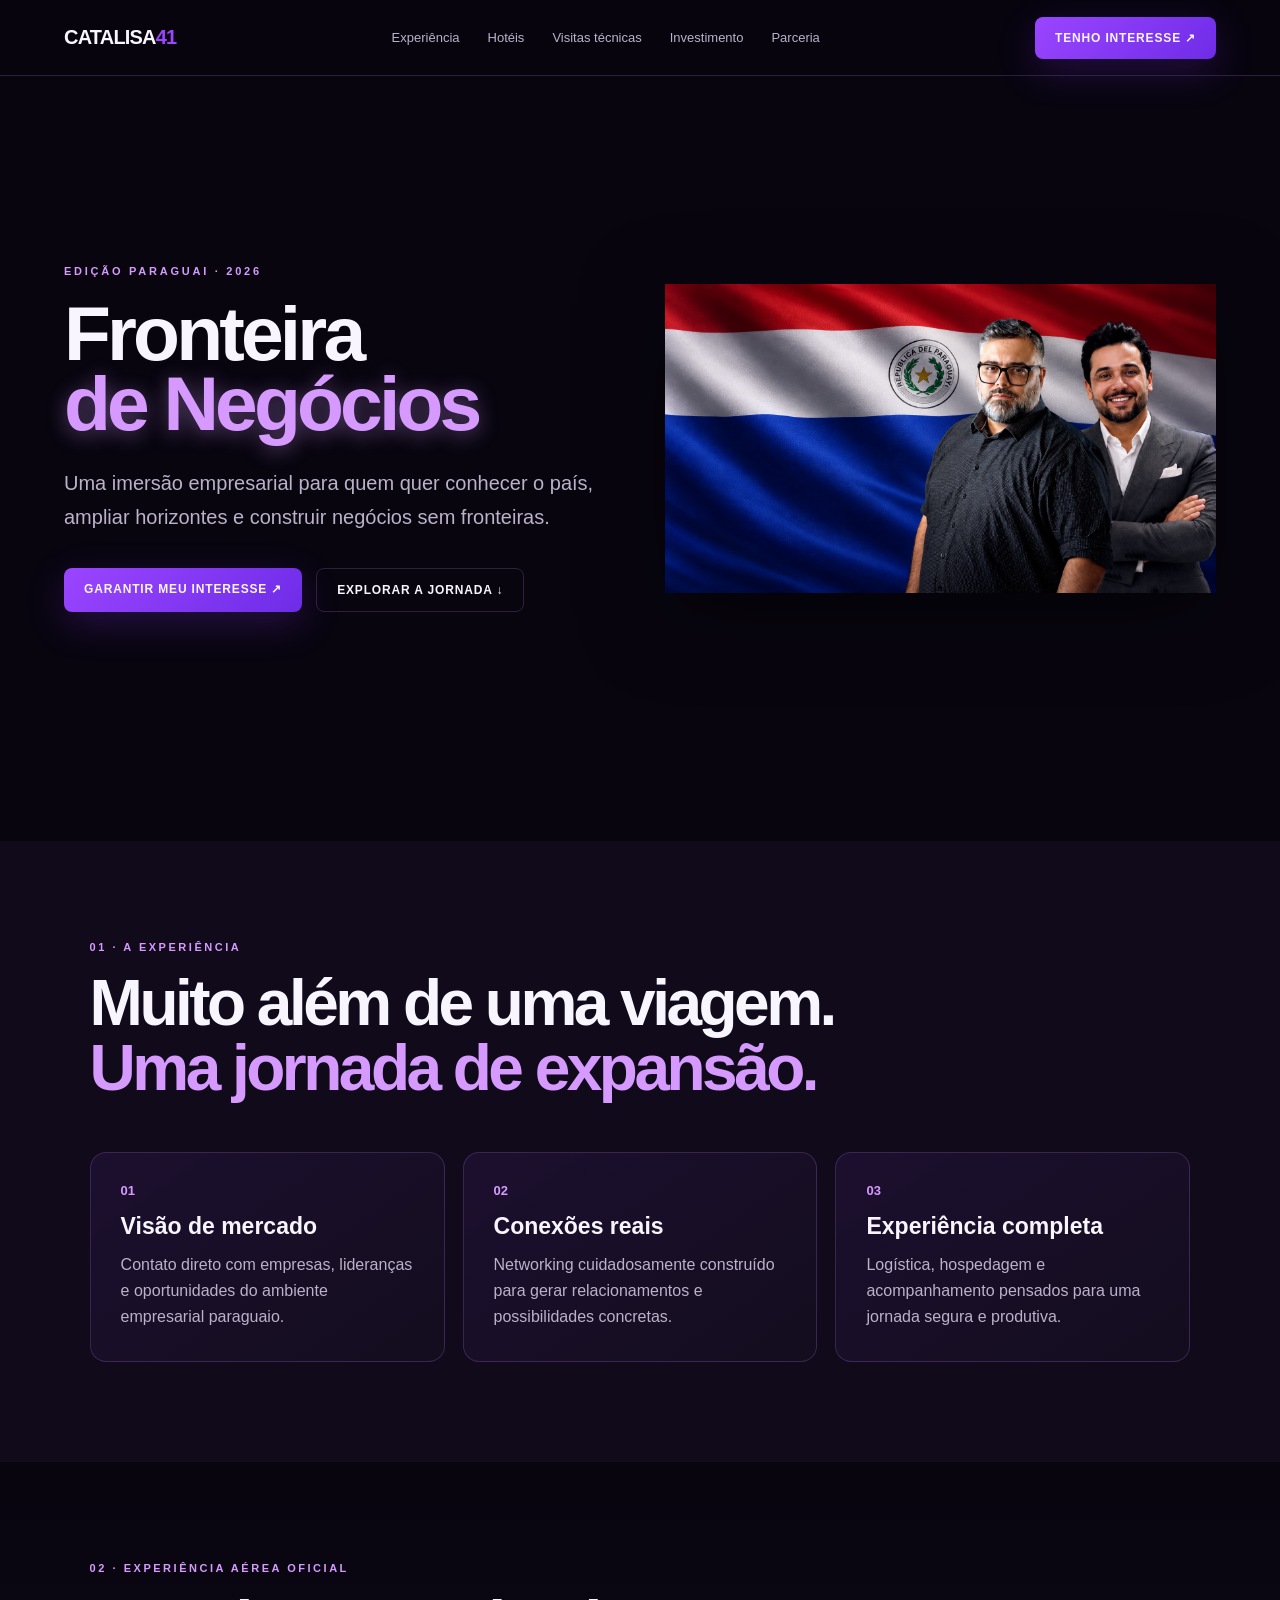
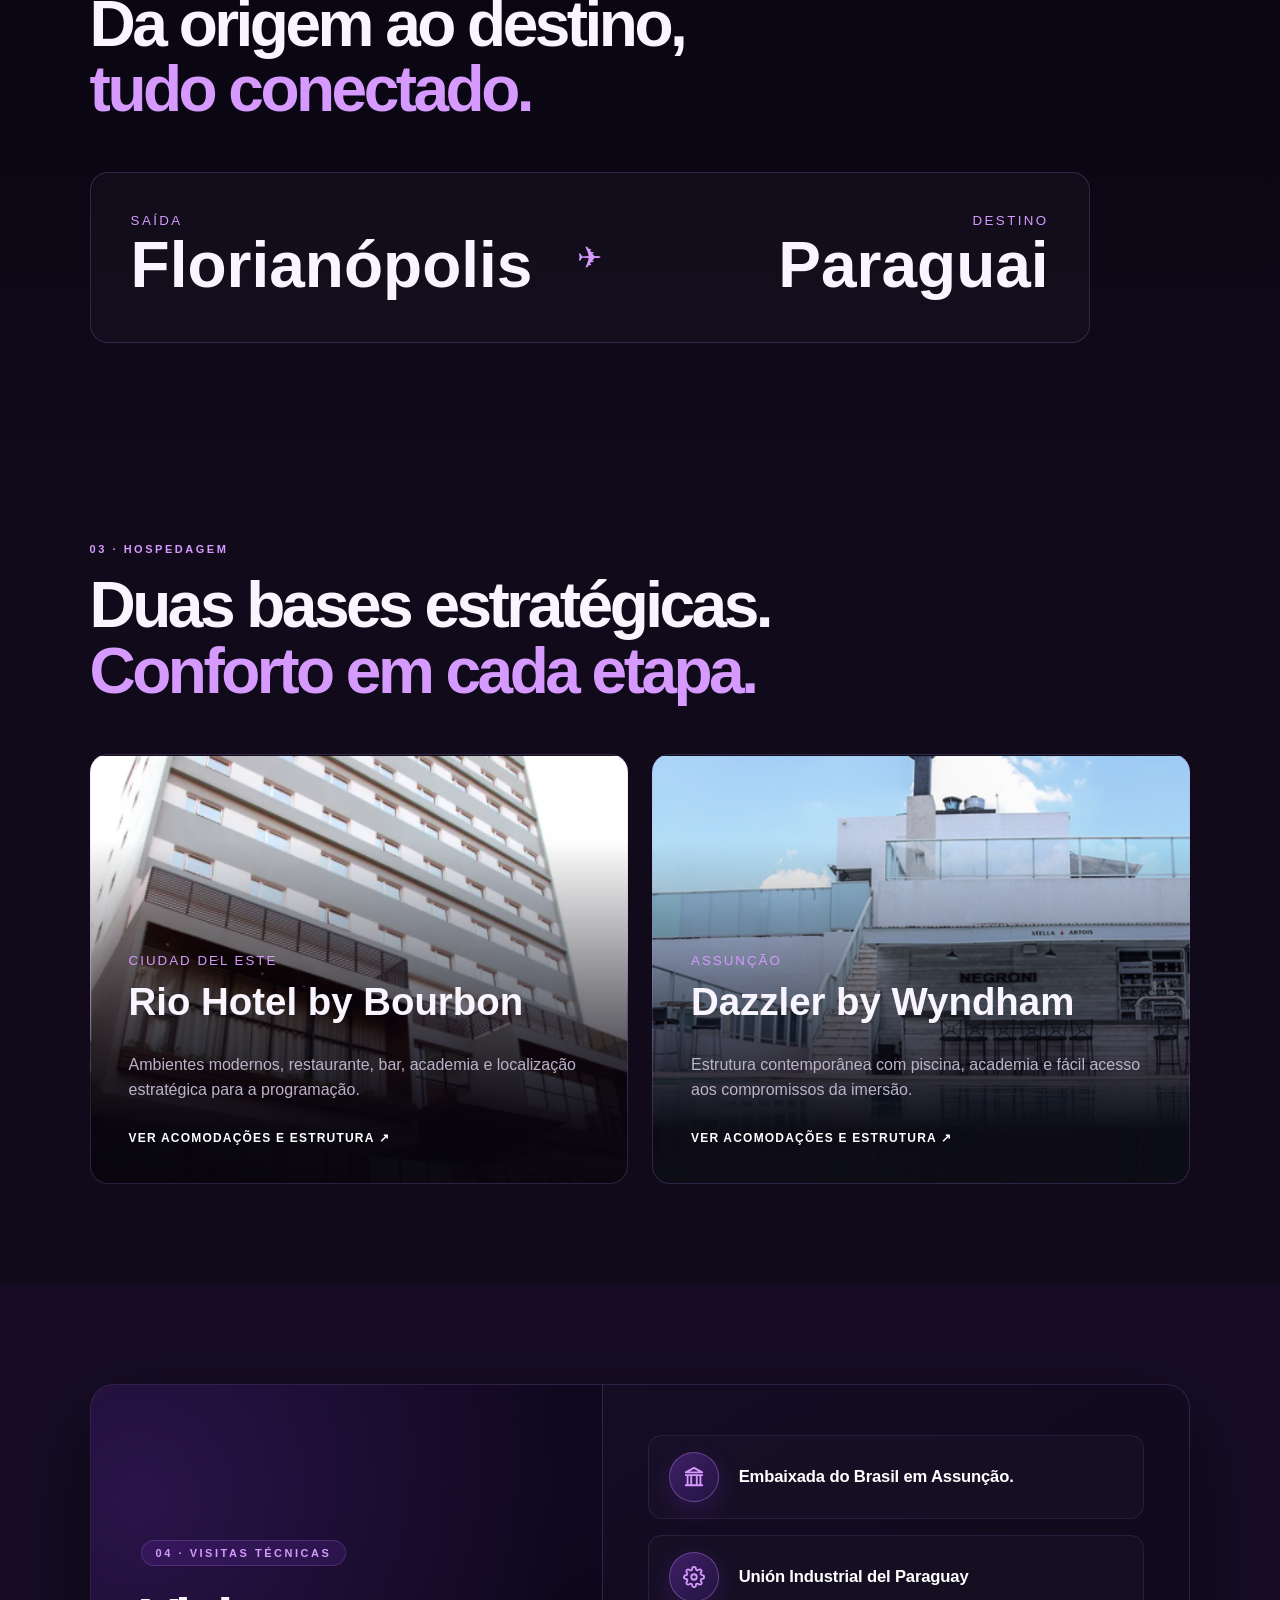
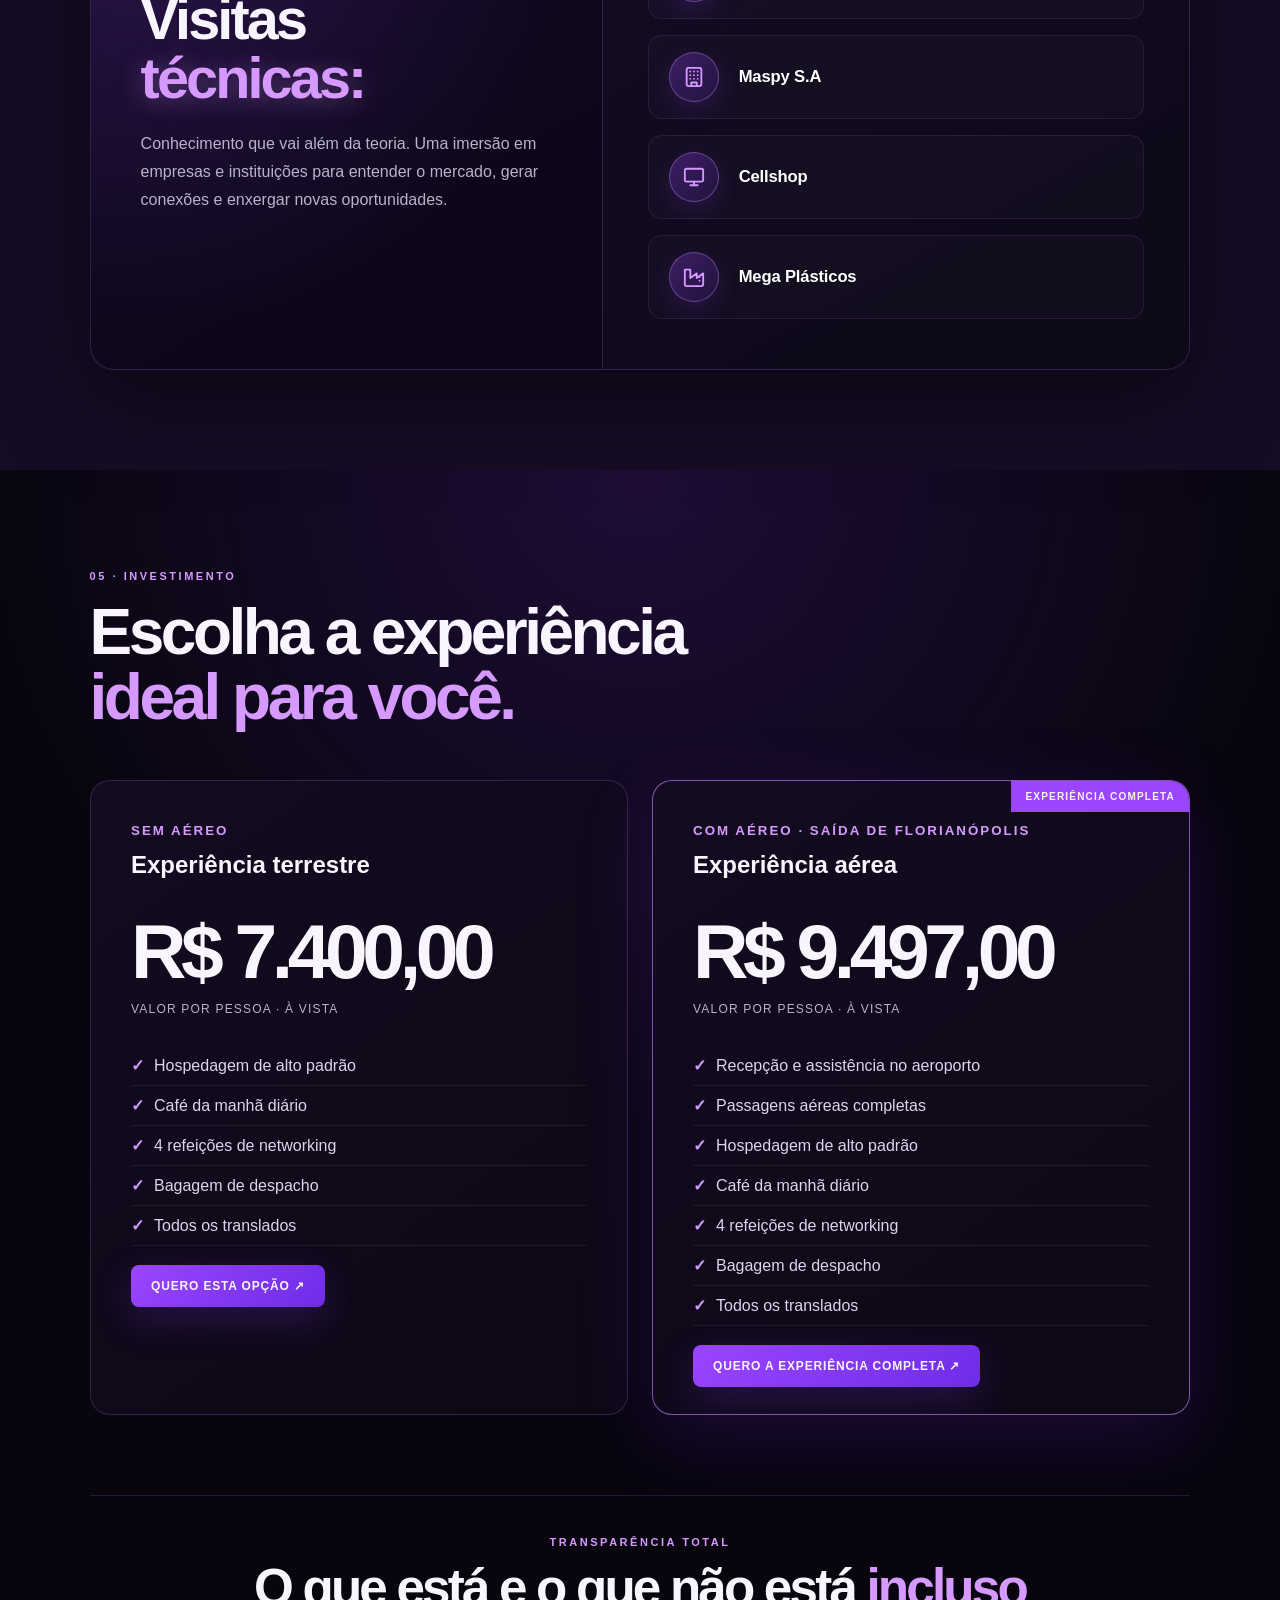
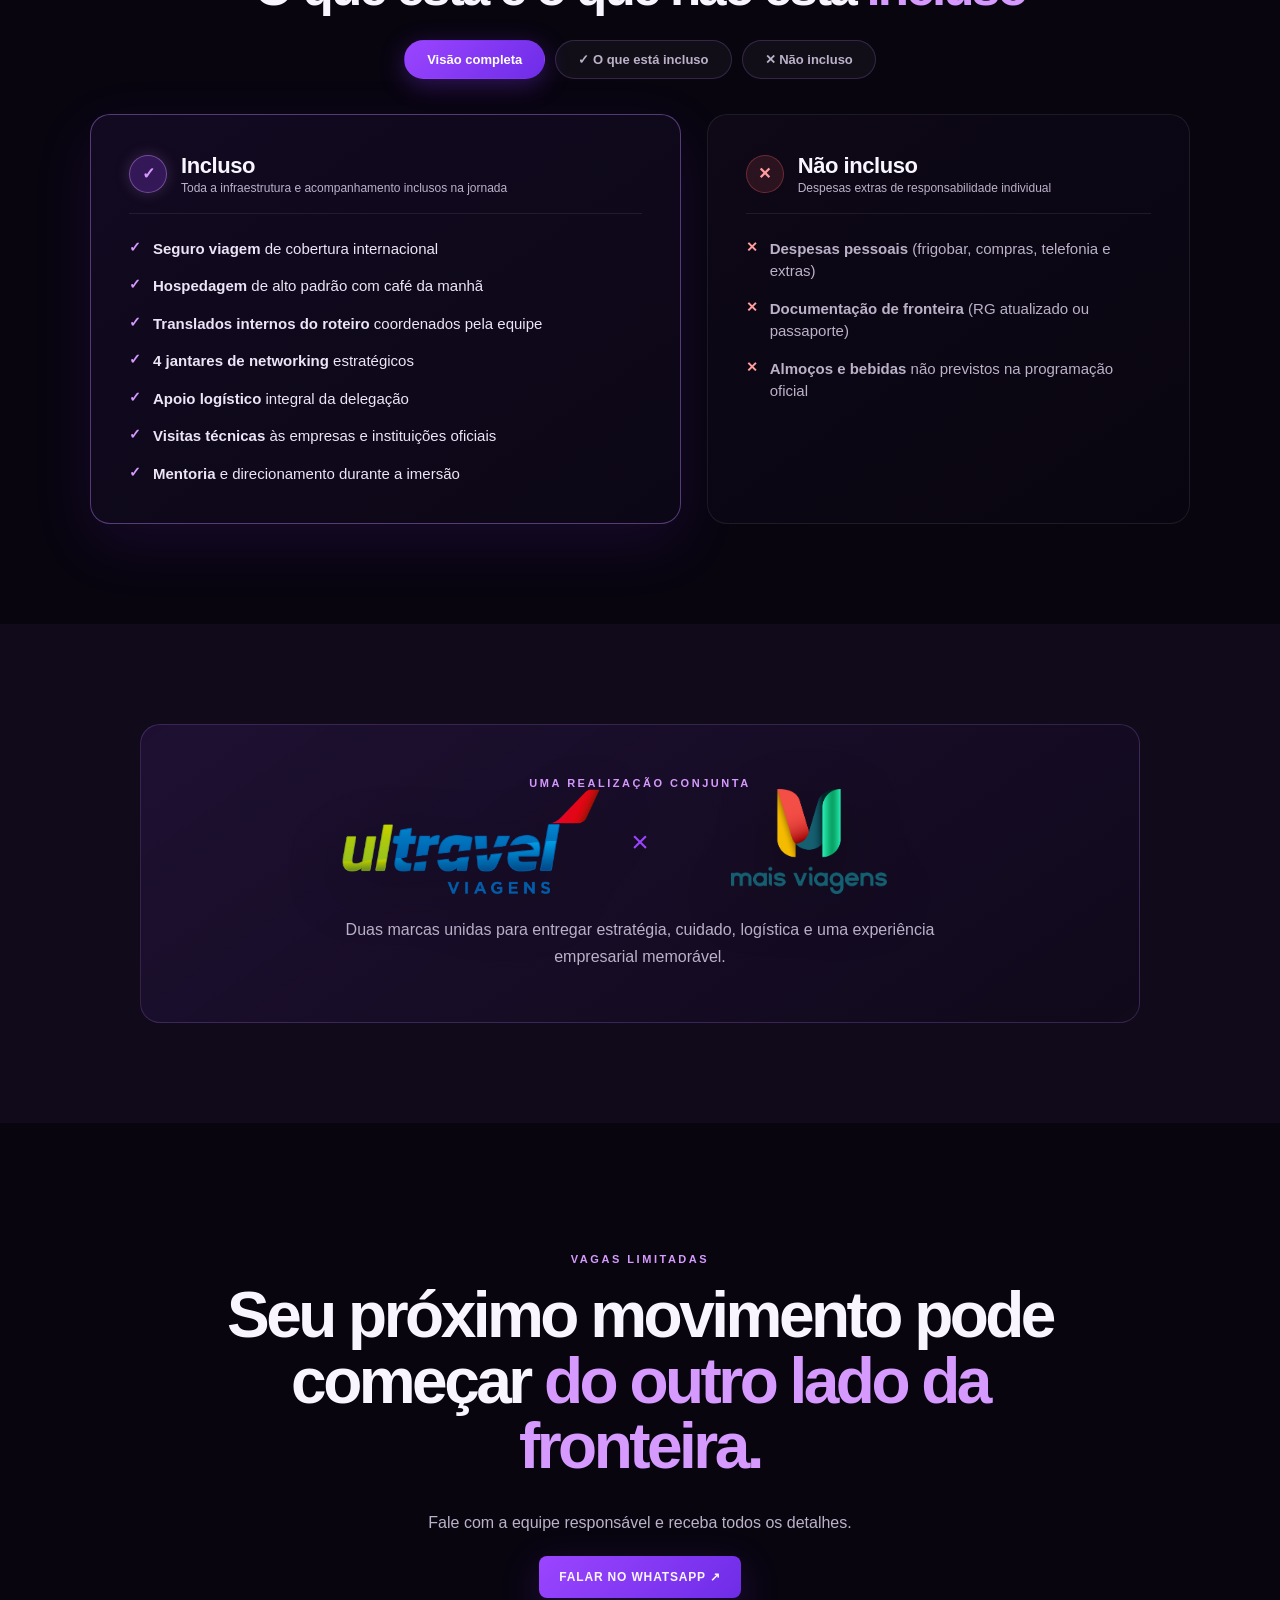
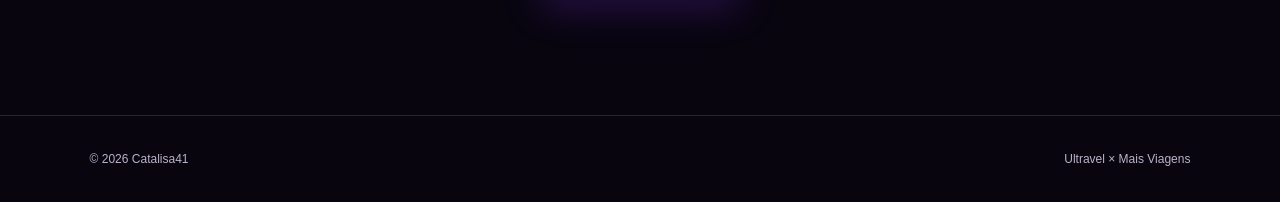
==== index.html @ 2d890a92 "Auto-update: 21/09/2026 16:23:08" ====
<!doctype html>
<html lang="pt-BR">
<head>
  <meta charset="UTF-8">
  <meta name="viewport" content="width=device-width,initial-scale=1">
  <meta name="description" content="Catalisa41 — Fronteira de Negócios. Imersão empresarial no Paraguai 2026.">
  <meta name="theme-color" content="#08050f">
  <link rel="icon" type="image/png" href="./favicon.png">
  <link rel="apple-touch-icon" href="./favicon.png">
  <title>Catalisa41 | Fronteira de Negócios — Paraguai 2026</title>
  <script src="./tracking-config.js"></script>
  <style>
    :root{--bg:#08050f;--panel:#100a1b;--panel2:#160d25;--violet:#9b45ff;--violet2:#6e2ce7;--pink:#d69aff;--text:#f8f5ff;--muted:#bbb2ca;--line:rgba(190,135,255,.2)}
    *{box-sizing:border-box}html{scroll-behavior:smooth}body{margin:0;background:var(--bg);color:var(--text);font-family:Inter,Segoe UI,Arial,sans-serif;overflow-x:hidden}a{color:inherit;text-decoration:none}img{max-width:100%;display:block}
    .nav{height:76px;padding:0 max(22px,5vw);display:flex;align-items:center;justify-content:space-between;background:rgba(8,5,15,.9);border-bottom:1px solid var(--line);position:sticky;top:0;z-index:20;backdrop-filter:blur(15px)}
    .brand{font-weight:900;letter-spacing:-.04em;font-size:20px}.brand span{color:var(--violet)}.nav-links{display:flex;gap:28px;color:var(--muted);font-size:13px}.nav-cta,.button{background:linear-gradient(135deg,var(--violet),var(--violet2));padding:14px 20px;border-radius:8px;font-size:12px;font-weight:800;letter-spacing:.07em;text-transform:uppercase;box-shadow:0 12px 38px rgba(130,52,235,.24)}
    .hero-section {display:grid;grid-template-columns:1fr 1fr;align-items:center;gap:50px;max-width:1300px;margin:0 auto;padding:60px max(22px,5vw) 100px;min-height:85vh}
    .hero-image{position:relative;width:100%;order:2}
    .hero-image img{width:100%;height:auto;object-fit:contain;filter:drop-shadow(0 20px 40px rgba(0,0,0,0.5))}
    .hero-copy{position:relative;padding:0;order:1;max-width:600px}
    .eyebrow{font-size:11px;color:var(--pink);letter-spacing:.25em;text-transform:uppercase;font-weight:800}
    h1{font-size:clamp(3rem,6vw,5.5rem);line-height:.9;letter-spacing:-.05em;margin:22px 0 28px}h1 span{color:var(--pink);text-shadow: 0 4px 20px rgba(214,154,255,0.4)}
    .lead{font-size:clamp(16px,1.8vw,20px);line-height:1.7;color:var(--muted)}.hero-actions{display:flex;gap:14px;flex-wrap:wrap;margin-top:34px}.button.secondary{background:transparent;border:1px solid var(--line);box-shadow:none}
    section{padding:100px max(22px,7vw)}.section-label{color:var(--pink);font-size:11px;letter-spacing:.23em;font-weight:800;text-transform:uppercase}.section-title{font-size:clamp(2.3rem,5vw,4.8rem);letter-spacing:-.055em;line-height:1.02;margin:18px 0 50px}.section-title span{color:var(--pink)}
    .experience{background:var(--panel)}.feature-grid{display:grid;grid-template-columns:repeat(3,1fr);gap:18px}.feature{padding:30px;border:1px solid var(--line);background:linear-gradient(145deg,rgba(155,69,255,.09),rgba(255,255,255,.015));border-radius:16px}.feature b{display:block;color:var(--pink);font-size:13px;margin-bottom:15px}.feature h3{font-size:23px;margin:0 0 12px}.feature p{color:var(--muted);line-height:1.65;margin:0}
    .route{background:linear-gradient(180deg,#08050f,#10091a)}.route-card{max-width:1000px;border:1px solid var(--line);border-radius:18px;padding:40px;background:rgba(255,255,255,.025);display:grid;grid-template-columns:1fr auto 1fr;align-items:center;gap:28px}.city small{display:block;color:var(--pink);letter-spacing:.18em}.city strong{font-size:clamp(2rem,5vw,4.5rem)}.city:last-child{text-align:right}.flight{color:var(--pink);font-size:30px}
    .hotels{background:var(--panel)}.hotel-grid{display:grid;grid-template-columns:1fr 1fr;gap:24px}.hotel{min-height:430px;padding:38px;border-radius:18px;border:1px solid var(--line);background-image:linear-gradient(180deg,transparent 20%,rgba(8,5,15,.96) 88%),var(--hotel-image);background-size:cover;background-position:center;display:flex;flex-direction:column;justify-content:flex-end;cursor:pointer;transition:transform .3s,border-color .3s;position:relative;overflow:hidden}.hotel:hover{transform:translateY(-5px);border-color:rgba(190,123,255,.65)}.hotel small{color:var(--pink);letter-spacing:.15em}.hotel h3{font-size:clamp(1.8rem,3vw,3rem);margin:12px 0}.hotel p{color:var(--muted);line-height:1.6;max-width:540px}.hotel .view{margin-top:12px;color:white;font-size:12px;font-weight:800;letter-spacing:.1em}.gallery{position:fixed;inset:0;background:rgba(3,1,8,.92);z-index:100;display:none;align-items:center;justify-content:center;padding:20px;backdrop-filter:blur(10px)}.gallery.open{display:flex}.gallery-panel{width:min(1000px,96vw);max-height:92vh;overflow:auto;background:#100a1b;border:1px solid var(--line);border-radius:18px;padding:22px}.gallery-head{display:flex;justify-content:space-between;align-items:center;margin-bottom:18px}.gallery-head h3{margin:0;font-size:24px}.gallery-close{border:1px solid var(--line);background:transparent;color:white;width:44px;height:44px;border-radius:50%;cursor:pointer}.gallery-main{width:100%;height:min(62vh,600px);object-fit:contain;background:#05030b;border-radius:12px}.thumbs{display:grid;grid-template-columns:repeat(5,1fr);gap:10px;margin-top:12px}.thumbs button{padding:0;border:2px solid transparent;background:none;border-radius:8px;overflow:hidden;cursor:pointer}.thumbs button.active{border-color:var(--violet)}.thumbs img{width:100%;height:80px;object-fit:cover}
    .pricing{background:radial-gradient(circle at 50% 0,rgba(142,53,245,.17),transparent 35%),#08050f}.price-grid{display:grid;grid-template-columns:1fr 1fr;gap:24px;max-width:1100px;margin:auto}.price-card{border:1px solid var(--line);background:linear-gradient(145deg,#130b20,#0d0815);border-radius:20px;padding:40px;position:relative;overflow:hidden}.price-card.featured{border-color:rgba(190,123,255,.65);box-shadow:0 25px 80px rgba(118,37,220,.18)}.badge{position:absolute;right:0;top:0;background:var(--violet);font-size:10px;font-weight:900;padding:10px 14px;letter-spacing:.12em}.price-card>small{color:var(--pink);font-weight:800;letter-spacing:.15em}.price-card h3{font-size:24px;margin:12px 0}.price{font-size:clamp(3rem,6vw,5.2rem);font-weight:900;letter-spacing:-.07em;margin:28px 0 6px}.per{color:var(--muted);font-size:12px;text-transform:uppercase;letter-spacing:.1em}.price-card ul{padding:0;list-style:none;margin:30px 0}.price-card li{padding:10px 0;border-bottom:1px solid rgba(255,255,255,.07);color:#ddd5ea}.price-card li:before{content:"✓";color:var(--pink);font-weight:900;margin-right:10px}
    /* Visitas Tecnicas */
    .visitas{background:var(--panel2);position:relative}
    .visitas-box{max-width:1160px;margin:0 auto;border:1px solid var(--line);border-radius:24px;background:linear-gradient(150deg,#120923 0%,#090513 100%);display:grid;grid-template-columns:1fr 1.15fr;box-shadow:0 30px 90px rgba(0,0,0,.5);overflow:hidden;position:relative}
    .visitas-copy{padding:60px 50px;display:flex;flex-direction:column;justify-content:center;position:relative;background:radial-gradient(circle at 10% 20%,rgba(155,69,255,.18),transparent 65%)}
    .visitas-copy .section-label{display:inline-block;padding:6px 14px;border:1px solid var(--line);border-radius:30px;margin-bottom:24px;background:rgba(155,69,255,.12);width:fit-content}
    .visitas-copy h2{font-size:clamp(2.4rem,4.5vw,4.2rem);line-height:1.02;letter-spacing:-.05em;margin:0 0 22px}
    .visitas-copy h2 span{color:var(--pink);text-shadow:0 4px 25px rgba(214,154,255,.35)}
    .visitas-copy p{color:var(--muted);font-size:16px;line-height:1.75;margin:0;max-width:440px}
    .visitas-list-wrap{padding:50px 45px;background:rgba(255,255,255,.015);border-left:1px solid var(--line);display:flex;flex-direction:column;justify-content:center;gap:16px}
    .visita-item{display:flex;align-items:center;gap:20px;padding:16px 20px;border-radius:14px;background:rgba(255,255,255,.02);border:1px solid rgba(190,135,255,.12);transition:all .3s ease}
    .visita-item:hover{background:rgba(155,69,255,.1);border-color:rgba(190,135,255,.4);transform:translateX(6px)}
    .visita-icon{width:50px;height:50px;border-radius:50%;background:linear-gradient(135deg,rgba(155,69,255,.3),rgba(110,44,231,.15));border:1px solid rgba(214,154,255,.35);display:flex;align-items:center;justify-content:center;color:var(--pink);flex-shrink:0;box-shadow:0 8px 24px rgba(130,52,235,.2)}
    .visita-text{font-size:clamp(15px,1.3vw,18px);font-weight:700;color:#fff;letter-spacing:-.01em}
    /* Incluso e Nao Incluso */
    .inclusion-section{margin-top:80px;padding-top:40px;border-top:1px solid rgba(190,135,255,.15)}
    .inclusion-header{text-align:center;margin-bottom:35px}
    .inclusion-tabs{display:flex;justify-content:center;gap:10px;margin-top:25px;flex-wrap:wrap}
    .tab-btn{background:rgba(255,255,255,.04);border:1px solid var(--line);color:var(--muted);padding:11px 22px;border-radius:30px;font-size:13px;font-weight:700;cursor:pointer;transition:all .25s ease;font-family:inherit}
    .tab-btn:hover{color:#fff;border-color:var(--pink)}
    .tab-btn.active{background:linear-gradient(135deg,var(--violet),var(--violet2));color:#fff;border-color:transparent;box-shadow:0 6px 25px rgba(130,52,235,.35)}
    .inclusion-grid{display:grid;grid-template-columns:1.1fr 0.9fr;gap:26px;max-width:1100px;margin:0 auto}
    .inclusion-card{border-radius:20px;padding:38px;border:1px solid var(--line);position:relative;background:linear-gradient(145deg,#120a21,#0c0716);transition:all .3s ease}
    .inclusion-card.included{border-color:rgba(190,135,255,.4);box-shadow:0 20px 60px rgba(130,52,235,.12)}
    .inclusion-card.not-included{border-color:rgba(255,255,255,.08);background:linear-gradient(145deg,#0e0817,#090510)}
    .inc-card-head{display:flex;align-items:center;gap:14px;margin-bottom:24px;padding-bottom:18px;border-bottom:1px solid rgba(255,255,255,.08)}
    .inc-badge{width:38px;height:38px;border-radius:50%;display:flex;align-items:center;justify-content:center;font-weight:900;font-size:16px}
    .inc-badge.check{background:rgba(155,69,255,.25);color:var(--pink);border:1px solid rgba(214,154,255,.4);box-shadow:0 0 15px rgba(214,154,255,.2)}
    .inc-badge.cross{background:rgba(255,100,100,.12);color:#ff9e9e;border:1px solid rgba(255,100,100,.3)}
    .inc-title h4{margin:0;font-size:22px;font-weight:800;letter-spacing:-.02em}
    .inc-title small{color:var(--muted);font-size:12px;display:block;margin-top:2px}
    .inc-list{list-style:none;padding:0;margin:0;display:flex;flex-direction:column;gap:15px}
    .inc-list li{display:flex;align-items:flex-start;gap:12px;font-size:15px;color:#ece5f7;line-height:1.5}
    .inc-list li .bullet{font-weight:900;font-size:14px;line-height:1.4}
    .inc-list.check-list li .bullet{color:var(--pink)}
    .inc-list.cross-list li .bullet{color:#ff9e9e}
    .inc-list.cross-list li{color:var(--muted)}
    .partners{background:var(--panel);text-align:center}.partner-box{border:1px solid var(--line);border-radius:20px;padding:52px;background:linear-gradient(145deg,rgba(155,69,255,.1),transparent);max-width:1000px;margin:auto}.partner-names{display:flex;justify-content:center;align-items:center;gap:30px}.partner-names img{width:min(260px,34vw);height:105px;object-fit:contain;filter:drop-shadow(0 15px 28px rgba(0,0,0,.3))}.partner-names i{color:var(--violet);font-style:normal;font-size:30px}.partner-box p{color:var(--muted);line-height:1.7;max-width:670px;margin:22px auto 0}
    .closing{text-align:center;padding-top:130px;padding-bottom:130px}.closing .section-title{max-width:900px;margin:18px auto 35px}.closing p{color:var(--muted);margin-bottom:35px}footer{padding:36px max(22px,7vw);border-top:1px solid var(--line);color:var(--muted);display:flex;justify-content:space-between;font-size:12px}
    @media(max-width:950px){.hero-section{grid-template-columns:1fr;padding-top:40px;min-height:auto;gap:30px}.hero-image{order:1}.hero-copy{order:2;max-width:100%}.visitas-box{grid-template-columns:1fr}.visitas-list-wrap{border-left:none;border-top:1px solid var(--line);padding:35px 24px}.visitas-copy{padding:40px 24px}.inclusion-grid{grid-template-columns:1fr}}
    @media(max-width:760px){.nav-links{display:none}.nav{height:68px}.nav-cta{padding:11px 13px;font-size:10px}h1{font-size:3.4rem}.feature-grid,.hotel-grid,.price-grid{grid-template-columns:1fr}.route-card{grid-template-columns:1fr;text-align:left;padding:28px}.city:last-child{text-align:left}.flight{transform:rotate(90deg);width:30px}.price-card{padding:30px 24px}.partner-box{padding:38px 20px}.partner-names{flex-direction:column;gap:14px}section{padding-top:75px;padding-bottom:75px}footer{flex-direction:column;gap:10px}.inclusion-card{padding:28px 20px}.tab-btn{padding:9px 15px;font-size:11px}}
  </style>
</head>
<body>
  <header class="nav">
    <a class="brand" href="#inicio">CATALISA<span>41</span></a>
    <nav class="nav-links"><a href="#experiencia">Experiência</a><a href="#hoteis">Hotéis</a><a href="#visitas">Visitas técnicas</a><a href="#investimento">Investimento</a><a href="#parceria">Parceria</a></nav>
    <a class="nav-cta track-contact" href="https://wa.me/5511911083333?text=Olá!%20Quero%20saber%20mais%20sobre%20a%20Fronteira%20de%20Negócios." target="_blank" rel="noopener">Tenho interesse ↗</a>
  </header>

  <main id="inicio">
    <div class="hero-section">
      <div class="hero-image" aria-label="Anfitriões da Fronteira de Negócios">
        <img src="./hero-catalisa41.png" alt="Anfitriões diante da bandeira do Paraguai">
      </div>
      <section class="hero-copy">
        <div class="eyebrow">Edição Paraguai · 2026</div>
        <h1>Fronteira<br><span>de Negócios</span></h1>
        <p class="lead">Uma imersão empresarial para quem quer conhecer o país, ampliar horizontes e construir negócios sem fronteiras.</p>
        <div class="hero-actions">
          <a class="button track-contact" href="https://wa.me/5511911083333?text=Olá!%20Quero%20garantir%20meu%20interesse%20na%20Fronteira%20de%20Negócios." target="_blank" rel="noopener">Garantir meu interesse ↗</a>
          <a class="button secondary" href="#experiencia">Explorar a jornada ↓</a>
        </div>
      </section>
    </div>

    <section class="experience" id="experiencia">
      <div class="section-label">01 · A experiência</div>
      <h2 class="section-title">Muito além de uma viagem.<br><span>Uma jornada de expansão.</span></h2>
      <div class="feature-grid">
        <article class="feature"><b>01</b><h3>Visão de mercado</h3><p>Contato direto com empresas, lideranças e oportunidades do ambiente empresarial paraguaio.</p></article>
        <article class="feature"><b>02</b><h3>Conexões reais</h3><p>Networking cuidadosamente construído para gerar relacionamentos e possibilidades concretas.</p></article>
        <article class="feature"><b>03</b><h3>Experiência completa</h3><p>Logística, hospedagem e acompanhamento pensados para uma jornada segura e produtiva.</p></article>
      </div>
    </section>

    <section class="route">
      <div class="section-label">02 · Experiência aérea oficial</div>
      <h2 class="section-title">Da origem ao destino,<br><span>tudo conectado.</span></h2>
      <div class="route-card"><div class="city"><small>SAÍDA</small><strong>Florianópolis</strong></div><div class="flight">✈</div><div class="city"><small>DESTINO</small><strong>Paraguai</strong></div></div>
    </section>

    <section class="hotels" id="hoteis">
      <div class="section-label">03 · Hospedagem</div>
      <h2 class="section-title">Duas bases estratégicas.<br><span>Conforto em cada etapa.</span></h2>
      <div class="hotel-grid">
        <article class="hotel" role="button" tabindex="0" data-gallery="rio" style="--hotel-image:url('./hotels/rio/fachada.png')"><small>CIUDAD DEL ESTE</small><h3>Rio Hotel by Bourbon</h3><p>Ambientes modernos, restaurante, bar, academia e localização estratégica para a programação.</p><span class="view">VER ACOMODAÇÕES E ESTRUTURA ↗</span></article>
        <article class="hotel" role="button" tabindex="0" data-gallery="dazzler" style="--hotel-image:url('./hotels/dazzler/piscina.png')"><small>ASSUNÇÃO</small><h3>Dazzler by Wyndham</h3><p>Estrutura contemporânea com piscina, academia e fácil acesso aos compromissos da imersão.</p><span class="view">VER ACOMODAÇÕES E ESTRUTURA ↗</span></article>
      </div>
    </section>

    <section class="visitas" id="visitas">
      <div class="visitas-box">
        <div class="visitas-copy">
          <div class="section-label">04 · VISITAS TÉCNICAS</div>
          <h2>Visitas<br><span>técnicas:</span></h2>
          <p>Conhecimento que vai além da teoria. Uma imersão em empresas e instituições para entender o mercado, gerar conexões e enxergar novas oportunidades.</p>
        </div>
        <div class="visitas-list-wrap">
          <div class="visita-item">
            <div class="visita-icon">
              <svg width="22" height="22" viewBox="0 0 24 24" fill="none" stroke="currentColor" stroke-width="2" stroke-linecap="round" stroke-linejoin="round"><path d="M3 21h18M3 10h18M5 10v11M9 10v11M15 10v11M19 10v11M12 2l9 5H3l9-5z"/></svg>
            </div>
            <span class="visita-text">Embaixada do Brasil em Assunção.</span>
          </div>
          <div class="visita-item">
            <div class="visita-icon">
              <svg width="22" height="22" viewBox="0 0 24 24" fill="none" stroke="currentColor" stroke-width="2" stroke-linecap="round" stroke-linejoin="round"><circle cx="12" cy="12" r="3"/><path d="M19.4 15a1.65 1.65 0 0 0 .33 1.82l.06.06a2 2 0 0 1 0 2.83 2 2 0 0 1-2.83 0l-.06-.06a1.65 1.65 0 0 0-1.82-.33 1.65 1.65 0 0 0-1 1.51V21a2 2 0 0 1-2 2 2 2 0 0 1-2-2v-.09A1.65 1.65 0 0 0 9 19.4a1.65 1.65 0 0 0-1.82.33l-.06.06a2 2 0 0 1-2.83 0 2 2 0 0 1 0-2.83l.06-.06a1.65 1.65 0 0 0 .33-1.82 1.65 1.65 0 0 0-1.51-1H3a2 2 0 0 1-2-2 2 2 0 0 1 2-2h.09A1.65 1.65 0 0 0 4.6 9a1.65 1.65 0 0 0-.33-1.82l-.06-.06a2 2 0 0 1 0-2.83 2 2 0 0 1 2.83 0l.06.06a1.65 1.65 0 0 0 1.82.33H9a1.65 1.65 0 0 0 1-1.51V3a2 2 0 0 1 2-2 2 2 0 0 1 2 2v.09a1.65 1.65 0 0 0 1 1.51 1.65 1.65 0 0 0 1.82-.33l.06-.06a2 2 0 0 1 2.83 0 2 2 0 0 1 0 2.83l-.06.06a1.65 1.65 0 0 0-.33 1.82V9a1.65 1.65 0 0 0 1.51 1H21a2 2 0 0 1 2 2 2 2 0 0 1-2 2h-.09a1.65 1.65 0 0 0-1.51 1z"/></svg>
            </div>
            <span class="visita-text">Unión Industrial del Paraguay</span>
          </div>
          <div class="visita-item">
            <div class="visita-icon">
              <svg width="22" height="22" viewBox="0 0 24 24" fill="none" stroke="currentColor" stroke-width="2" stroke-linecap="round" stroke-linejoin="round"><rect x="4" y="2" width="16" height="20" rx="2" ry="2"/><path d="M9 22v-4h6v4M8 6h.01M16 6h.01M12 6h.01M12 10h.01M12 14h.01M16 10h.01M16 14h.01M8 10h.01M8 14h.01"/></svg>
            </div>
            <span class="visita-text">Maspy S.A</span>
          </div>
          <div class="visita-item">
            <div class="visita-icon">
              <svg width="22" height="22" viewBox="0 0 24 24" fill="none" stroke="currentColor" stroke-width="2" stroke-linecap="round" stroke-linejoin="round"><rect x="2" y="3" width="20" height="14" rx="2" ry="2"/><line x1="8" y1="21" x2="16" y2="21"/><line x1="12" y1="17" x2="12" y2="21"/></svg>
            </div>
            <span class="visita-text">Cellshop</span>
          </div>
          <div class="visita-item">
            <div class="visita-icon">
              <svg width="22" height="22" viewBox="0 0 24 24" fill="none" stroke="currentColor" stroke-width="2" stroke-linecap="round" stroke-linejoin="round"><path d="M2 20a2 2 0 0 0 2 2h16a2 2 0 0 0 2-2V8l-7 5V8l-7 5V4H2v16z"/><path d="M18 16h.01M18 12h.01"/></svg>
            </div>
            <span class="visita-text">Mega Plásticos</span>
          </div>
        </div>
      </div>
    </section>

    <section class="pricing" id="investimento">
      <div class="section-label">05 · Investimento</div>
      <h2 class="section-title">Escolha a experiência<br><span>ideal para você.</span></h2>
      <div class="price-grid">
        <article class="price-card">
          <small>SEM AÉREO</small><h3>Experiência terrestre</h3><div class="price">R$ 7.400,00</div><div class="per">Valor por pessoa · à vista</div>
          <ul><li>Hospedagem de alto padrão</li><li>Café da manhã diário</li><li>4 refeições de networking</li><li>Bagagem de despacho</li><li>Todos os translados</li></ul>
          <a class="button track-contact" href="https://wa.me/5511911083333?text=Olá!%20Tenho%20interesse%20na%20opção%20sem%20aéreo%20de%20R$%207.400,00." target="_blank" rel="noopener">Quero esta opção ↗</a>
        </article>
        <article class="price-card featured">
          <div class="badge">EXPERIÊNCIA COMPLETA</div><small>COM AÉREO · SAÍDA DE FLORIANÓPOLIS</small><h3>Experiência aérea</h3><div class="price">R$ 9.497,00</div><div class="per">Valor por pessoa · à vista</div>
          <ul><li>Recepção e assistência no aeroporto</li><li>Passagens aéreas completas</li><li>Hospedagem de alto padrão</li><li>Café da manhã diário</li><li>4 refeições de networking</li><li>Bagagem de despacho</li><li>Todos os translados</li></ul>
          <a class="button track-contact" href="https://wa.me/5511911083333?text=Olá!%20Tenho%20interesse%20na%20opção%20com%20aéreo%20de%20R$%209.497,00." target="_blank" rel="noopener">Quero a experiência completa ↗</a>
        </article>
      </div>

      <!-- Detalhamento de Incluso e Nao Incluso -->
      <div class="inclusion-section" id="incluso-detalhes">
        <div class="inclusion-header">
          <div class="section-label">Transparência total</div>
          <h3 class="section-title" style="margin: 14px 0 10px; font-size: clamp(2rem, 4vw, 3.2rem);">O que está e o que não está <span>incluso</span></h3>
          <div class="inclusion-tabs" role="tablist" aria-label="Filtro de itens inclusos">
            <button class="tab-btn active" data-tab="all" type="button">Visão completa</button>
            <button class="tab-btn" data-tab="included" type="button">✓ O que está incluso</button>
            <button class="tab-btn" data-tab="not-included" type="button">✕ Não incluso</button>
          </div>
        </div>

        <div class="inclusion-grid" id="inclusionGrid">
          <!-- Card: O que está incluso -->
          <article class="inclusion-card included">
            <div class="inc-card-head">
              <span class="inc-badge check">✓</span>
              <div class="inc-title">
                <h4>Incluso</h4>
                <small>Toda a infraestrutura e acompanhamento inclusos na jornada</small>
              </div>
            </div>
            <ul class="inc-list check-list">
              <li><span class="bullet">✓</span> <span><strong>Seguro viagem</strong> de cobertura internacional</span></li>
              <li><span class="bullet">✓</span> <span><strong>Hospedagem</strong> de alto padrão com café da manhã</span></li>
              <li><span class="bullet">✓</span> <span><strong>Translados internos do roteiro</strong> coordenados pela equipe</span></li>
              <li><span class="bullet">✓</span> <span><strong>4 jantares de networking</strong> estratégicos</span></li>
              <li><span class="bullet">✓</span> <span><strong>Apoio logístico</strong> integral da delegação</span></li>
              <li><span class="bullet">✓</span> <span><strong>Visitas técnicas</strong> às empresas e instituições oficiais</span></li>
              <li><span class="bullet">✓</span> <span><strong>Mentoria</strong> e direcionamento durante a imersão</span></li>
            </ul>
          </article>

          <!-- Card: O que não está incluso -->
          <article class="inclusion-card not-included">
            <div class="inc-card-head">
              <span class="inc-badge cross">✕</span>
              <div class="inc-title">
                <h4>Não incluso</h4>
                <small>Despesas extras de responsabilidade individual</small>
              </div>
            </div>
            <ul class="inc-list cross-list">
              <li><span class="bullet">✕</span> <span><strong>Despesas pessoais</strong> (frigobar, compras, telefonia e extras)</span></li>
              <li><span class="bullet">✕</span> <span><strong>Documentação de fronteira</strong> (RG atualizado ou passaporte)</span></li>
              <li><span class="bullet">✕</span> <span><strong>Almoços e bebidas</strong> não previstos na programação oficial</span></li>
            </ul>
          </article>
        </div>
      </div>
    </section>

    <section class="partners" id="parceria">
      <div class="partner-box"><div class="section-label">Uma realização conjunta</div><div class="partner-names"><img src="./partners/ultravel.png" alt="Ultravel Viagens"><i>×</i><img src="./partners/mais-viagens.png" alt="Mais Viagens"></div><p>Duas marcas unidas para entregar estratégia, cuidado, logística e uma experiência empresarial memorável.</p></div>
    </section>

    <section class="closing">
      <div class="section-label">Vagas limitadas</div><h2 class="section-title">Seu próximo movimento pode começar <span>do outro lado da fronteira.</span></h2><p>Fale com a equipe responsável e receba todos os detalhes.</p>
      <a class="button track-contact" href="https://wa.me/5511911083333?text=Olá!%20Quero%20participar%20da%20Fronteira%20de%20Negócios." target="_blank" rel="noopener">Falar no WhatsApp ↗</a>
    </section>
  </main>
  <footer><span>© 2026 Catalisa41</span><span>Ultravel × Mais Viagens</span></footer>
  <div class="gallery" id="hotelGallery" aria-hidden="true"><div class="gallery-panel" role="dialog" aria-modal="true" aria-labelledby="galleryTitle"><div class="gallery-head"><h3 id="galleryTitle"></h3><button class="gallery-close" type="button" aria-label="Fechar">✕</button></div><img class="gallery-main" alt=""><div class="thumbs"></div></div></div>
  <script>
    function trackEvent(name, data) {
      window.dataLayer = window.dataLayer || [];
      window.dataLayer.push(Object.assign({ event: name }, data));
      if (typeof window.gtag === 'function') {
        window.gtag('event', name, data);
      }
      if (typeof window.fbq === 'function' && (name === 'contact_click' || name === 'generate_lead')) {
        window.fbq('track', 'Lead');
      }
    }

    document.querySelectorAll('.track-contact').forEach(function(link){
      link.addEventListener('click', function(){
        trackEvent('generate_lead', {
          event_category: 'engagement',
          channel: 'whatsapp',
          page: 'catalisa41',
          destination_url: link.href
        });
      });
    });

    const hotelData={
      rio:{title:'Rio Hotel by Bourbon',images:['./hotels/rio/fachada.png','./hotels/rio/apartamento.png','./hotels/rio/restaurante.png','./hotels/rio/bar.png','./hotels/rio/academia.png']},
      dazzler:{title:'Dazzler by Wyndham Asunción',images:['./hotels/dazzler/piscina.png','./hotels/dazzler/academia.png','./hotels/dazzler/eventos.png','./hotels/dazzler/buffet.png']}
    };
    const gallery=document.getElementById('hotelGallery'),main=gallery.querySelector('.gallery-main'),thumbs=gallery.querySelector('.thumbs'),galleryTitle=document.getElementById('galleryTitle');
    function openGallery(key){
      const data=hotelData[key];
      galleryTitle.textContent=data.title;
      thumbs.innerHTML='';
      data.images.forEach(function(src,i){
        const b=document.createElement('button'),im=document.createElement('img');
        im.src=src;
        im.alt=data.title+' — foto '+(i+1);
        b.appendChild(im);
        b.onclick=function(){
          main.src=src;
          main.alt=im.alt;
          thumbs.querySelectorAll('button').forEach(x=>x.classList.remove('active'));
          b.classList.add('active');
        };
        thumbs.appendChild(b);
      });
      thumbs.firstChild.click();
      gallery.classList.add('open');
      gallery.setAttribute('aria-hidden','false');
      document.body.style.overflow='hidden';
      trackEvent('view_item', {
        event_category: 'gallery',
        hotel: key,
        hotel_name: data.title
      });
    }
    function closeGallery(){
      gallery.classList.remove('open');
      gallery.setAttribute('aria-hidden','true');
      document.body.style.overflow='';
    }
    document.querySelectorAll('[data-gallery]').forEach(function(card){
      card.onclick=()=>openGallery(card.dataset.gallery);
      card.onkeydown=function(e){
        if(e.key==='Enter'||e.key===' '){
          e.preventDefault();
          openGallery(card.dataset.gallery);
        }
      };
    });
    gallery.querySelector('.gallery-close').onclick=closeGallery;
    gallery.onclick=function(e){if(e.target===gallery)closeGallery()};
    document.addEventListener('keydown',function(e){if(e.key==='Escape')closeGallery()});

    // Abas de Incluso e Nao Incluso
    document.querySelectorAll('.tab-btn').forEach(function(btn){
      btn.addEventListener('click', function(){
        document.querySelectorAll('.tab-btn').forEach(function(b){b.classList.remove('active');});
        btn.classList.add('active');
        var target = btn.dataset.tab;
        var grid = document.getElementById('inclusionGrid');
        if(!grid) return;
        var incCard = grid.querySelector('.inclusion-card.included');
        var notIncCard = grid.querySelector('.inclusion-card.not-included');
        if(target === 'all'){
          if(incCard) incCard.style.display = '';
          if(notIncCard) notIncCard.style.display = '';
        } else if(target === 'included'){
          if(incCard) incCard.style.display = '';
          if(notIncCard) notIncCard.style.display = 'none';
        } else if(target === 'not-included'){
          if(incCard) incCard.style.display = 'none';
          if(notIncCard) notIncCard.style.display = '';
        }
        trackEvent('view_inclusion_tab', {
          event_category: 'engagement',
          tab_name: target
        });
      });
    });
  </script>
</body>
</html>
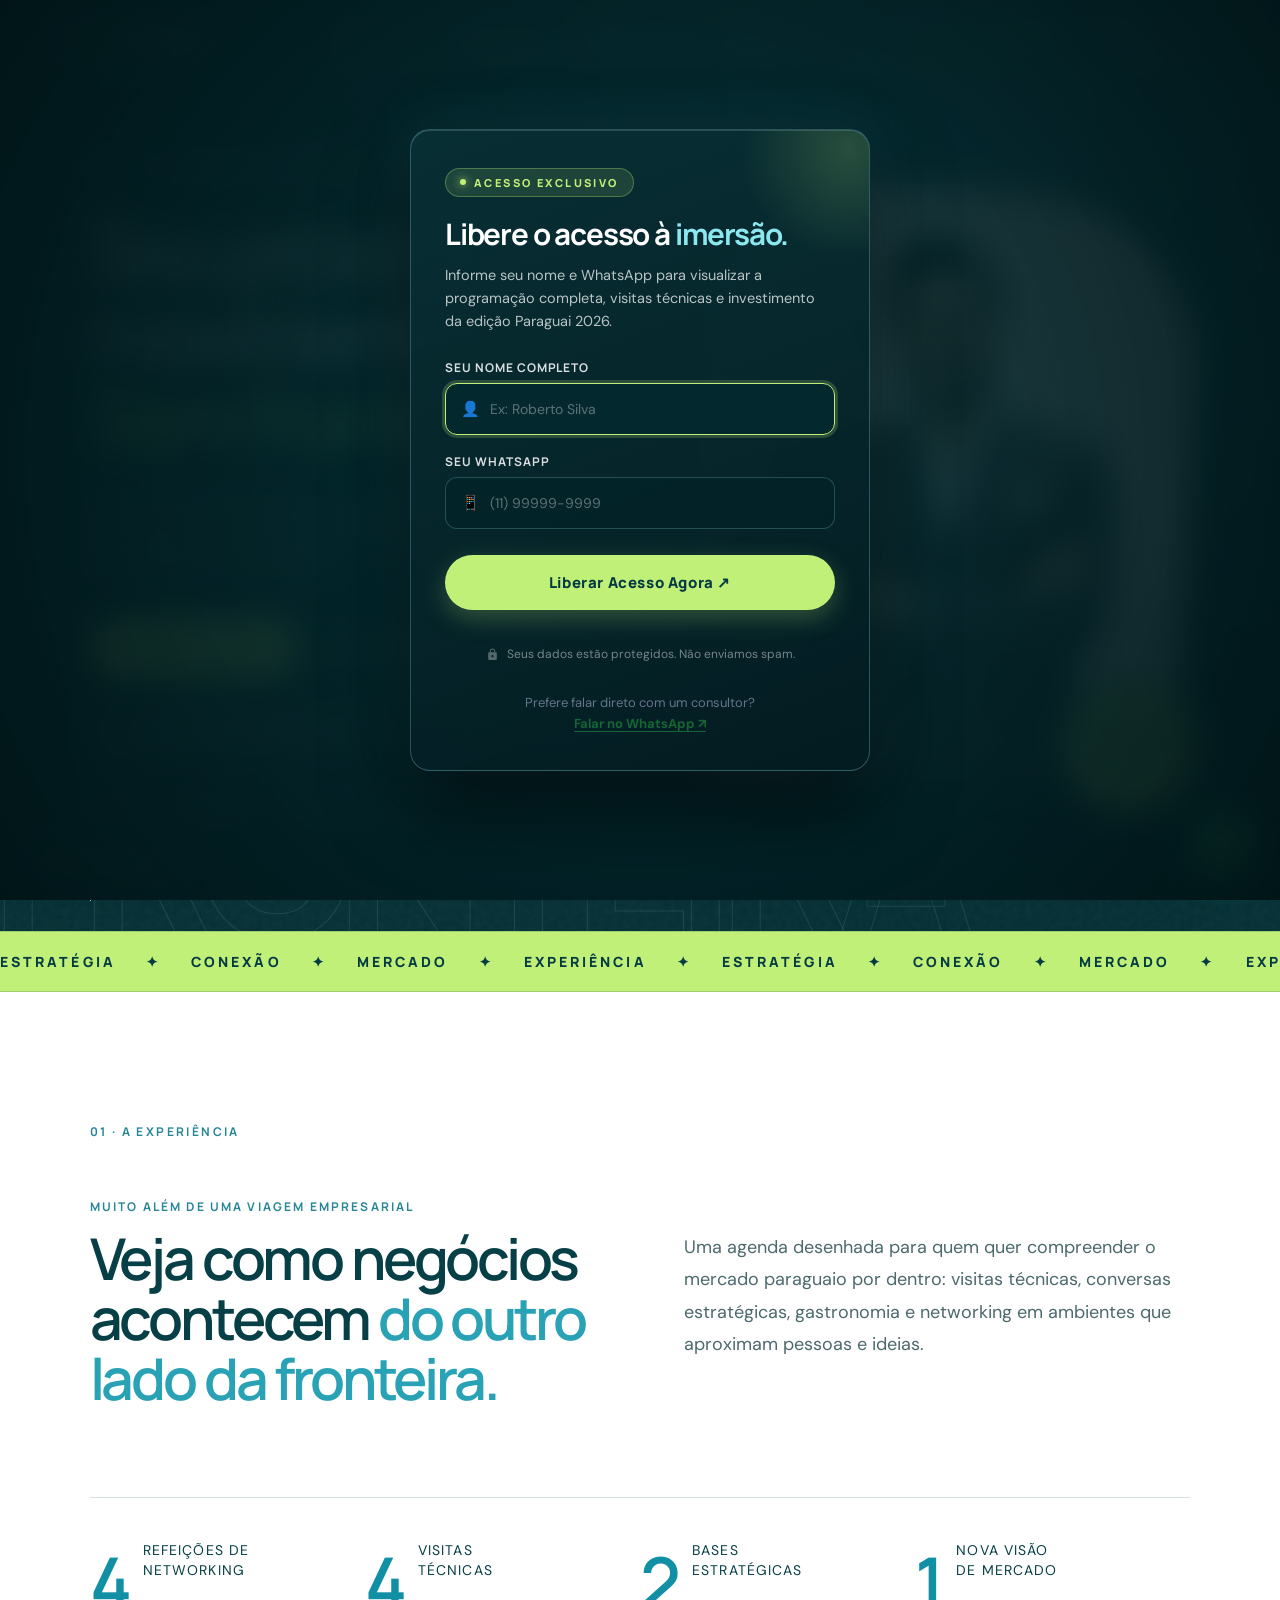
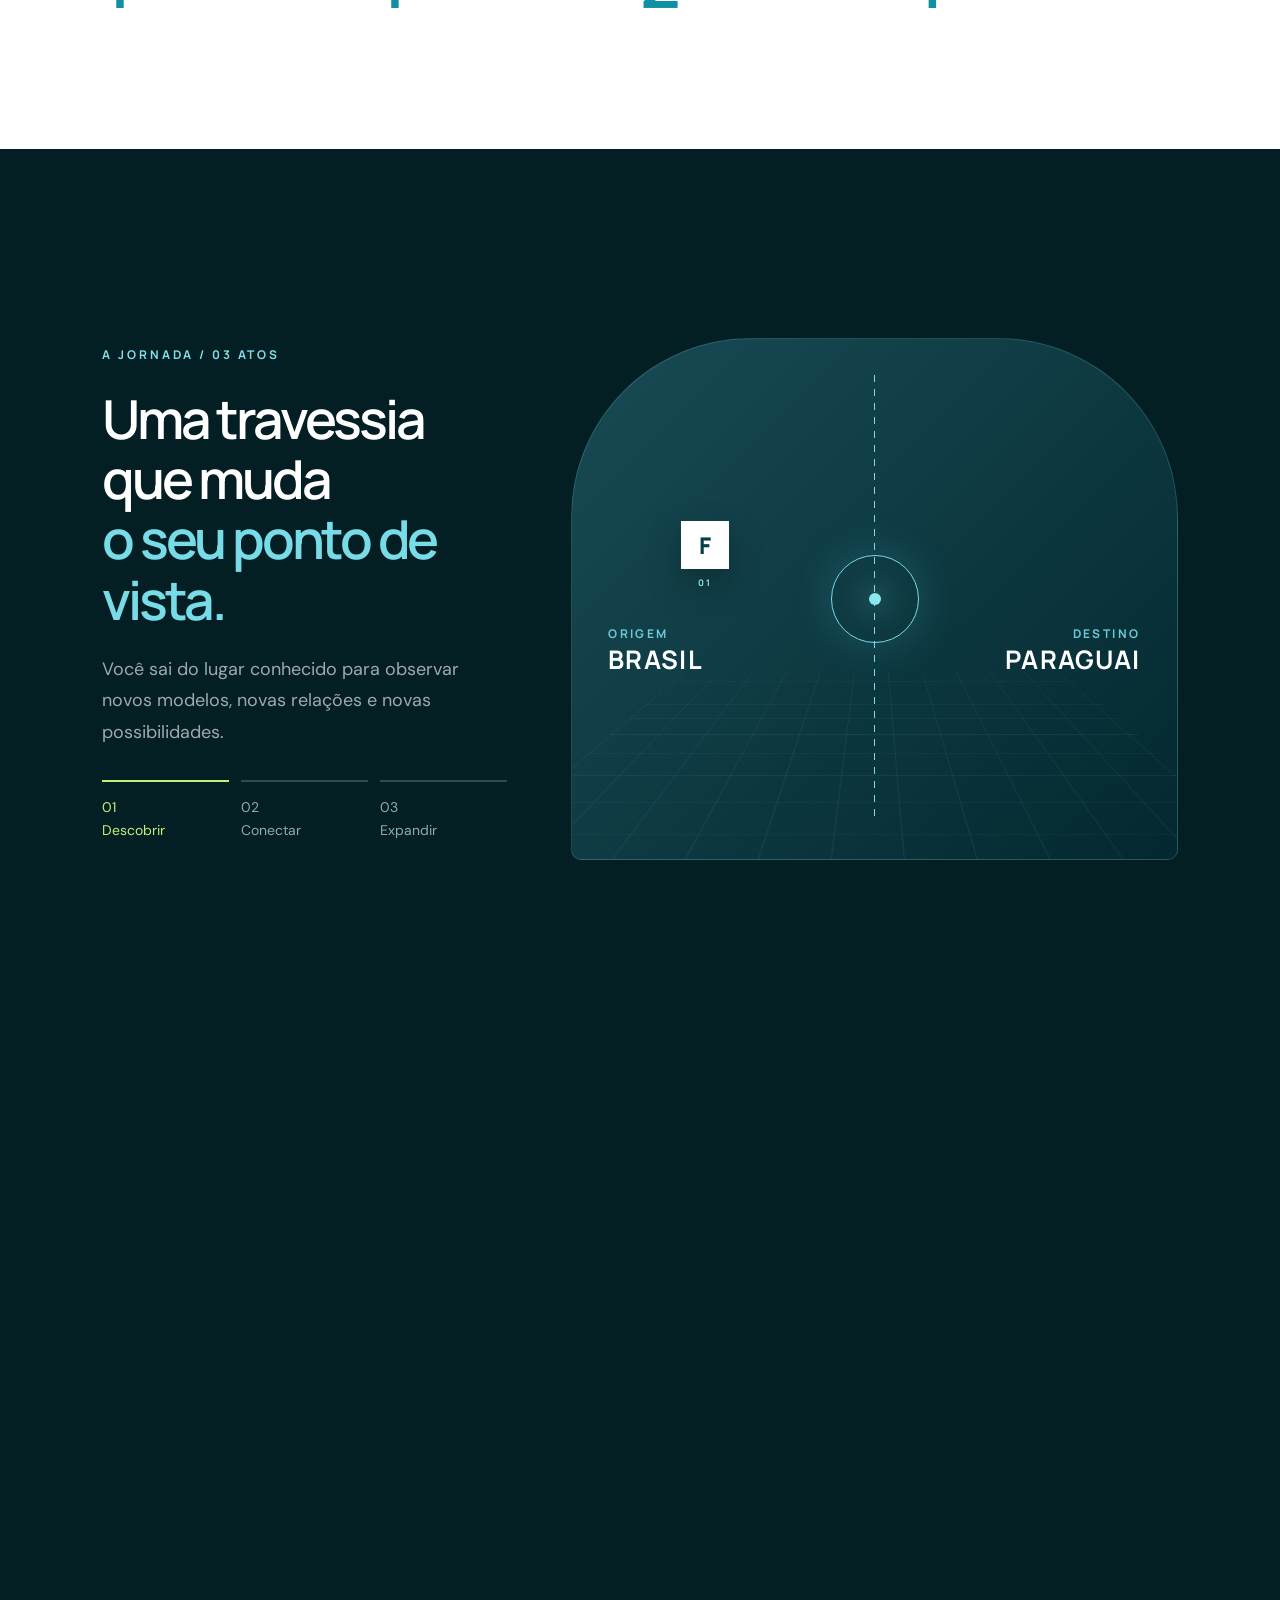
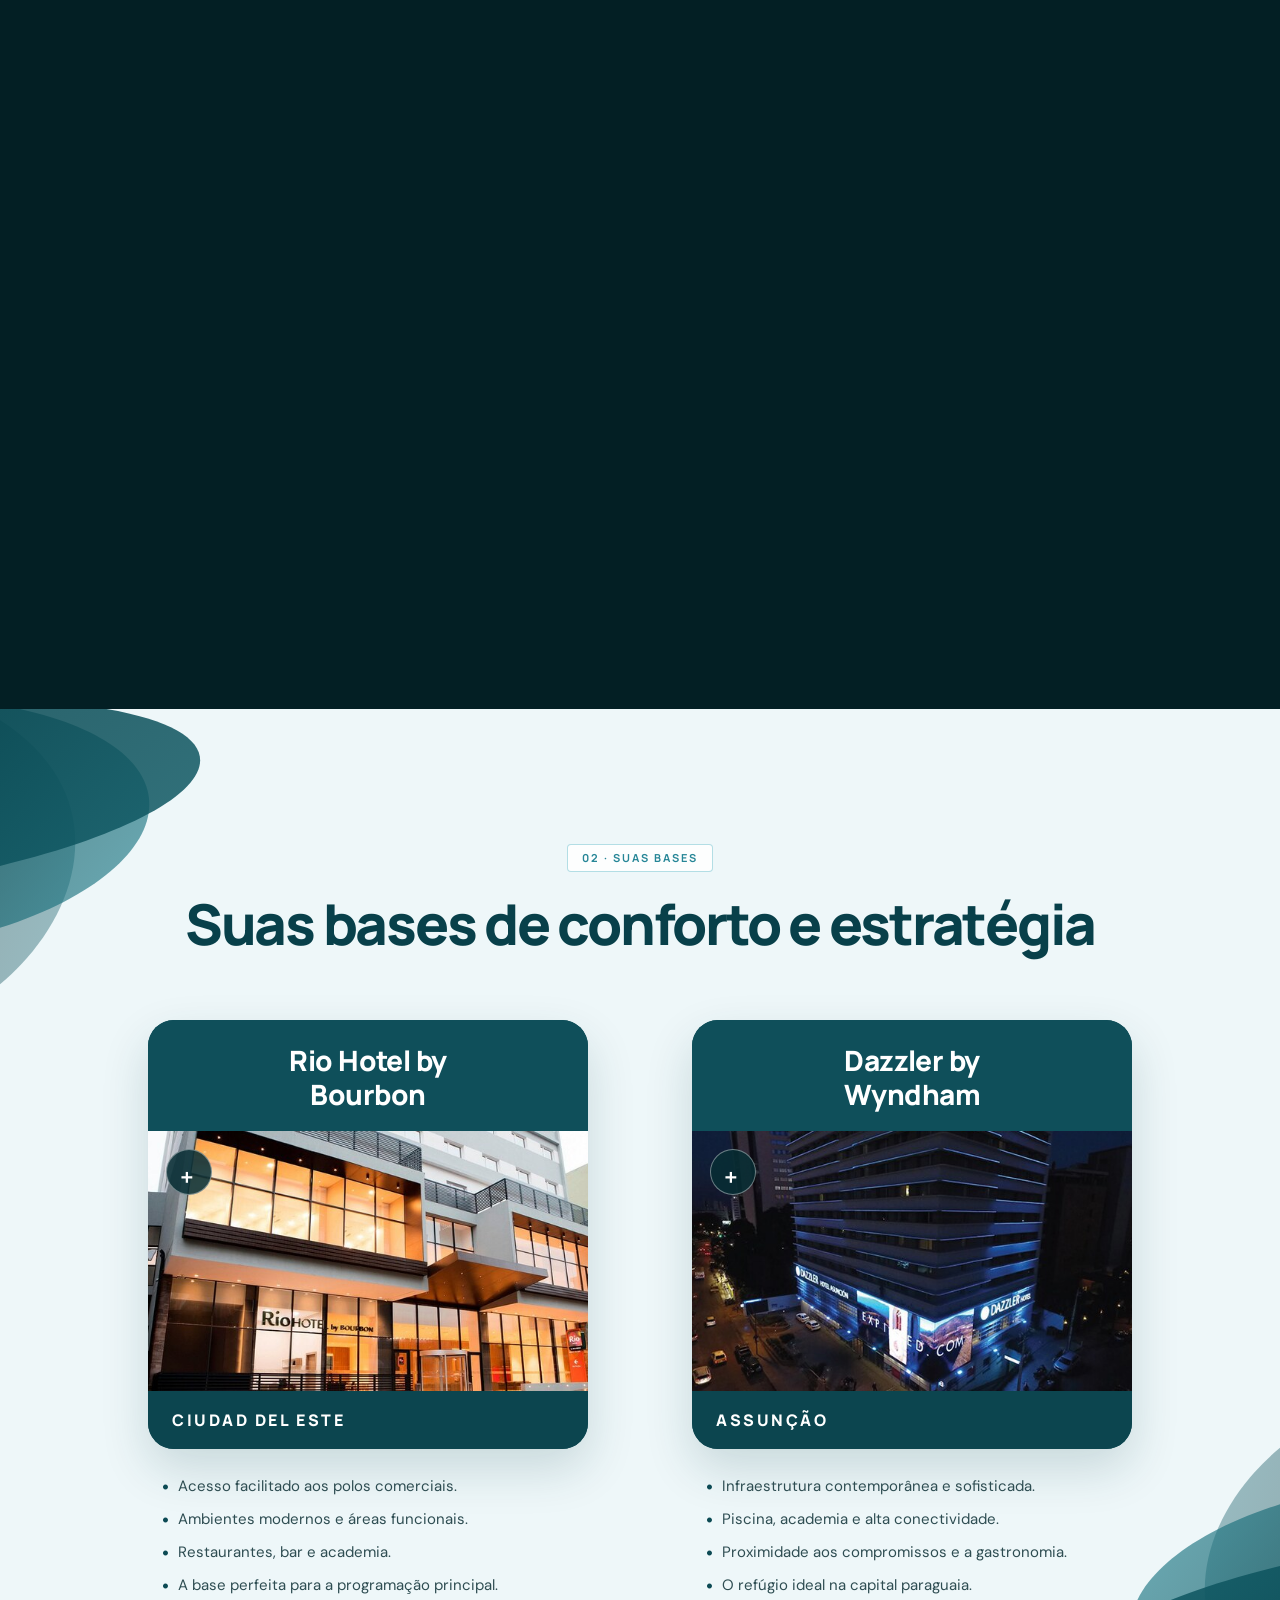
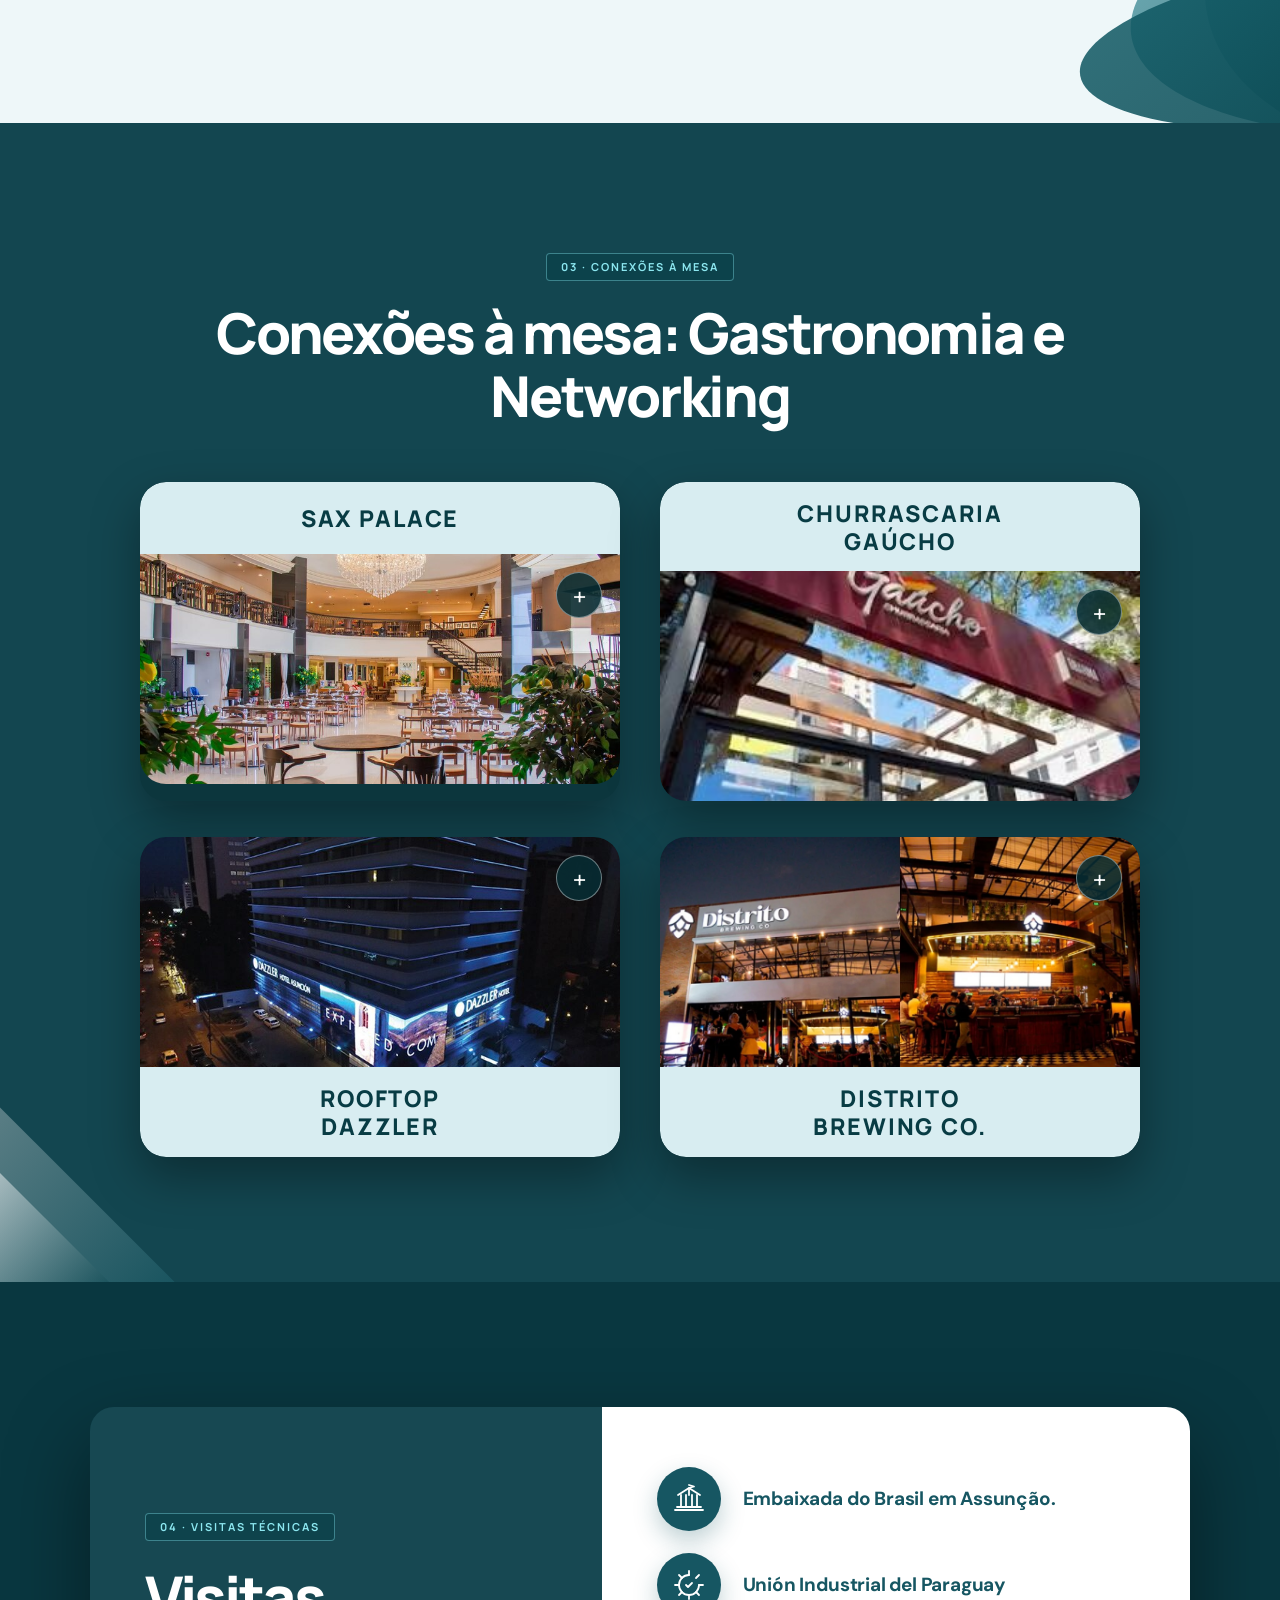
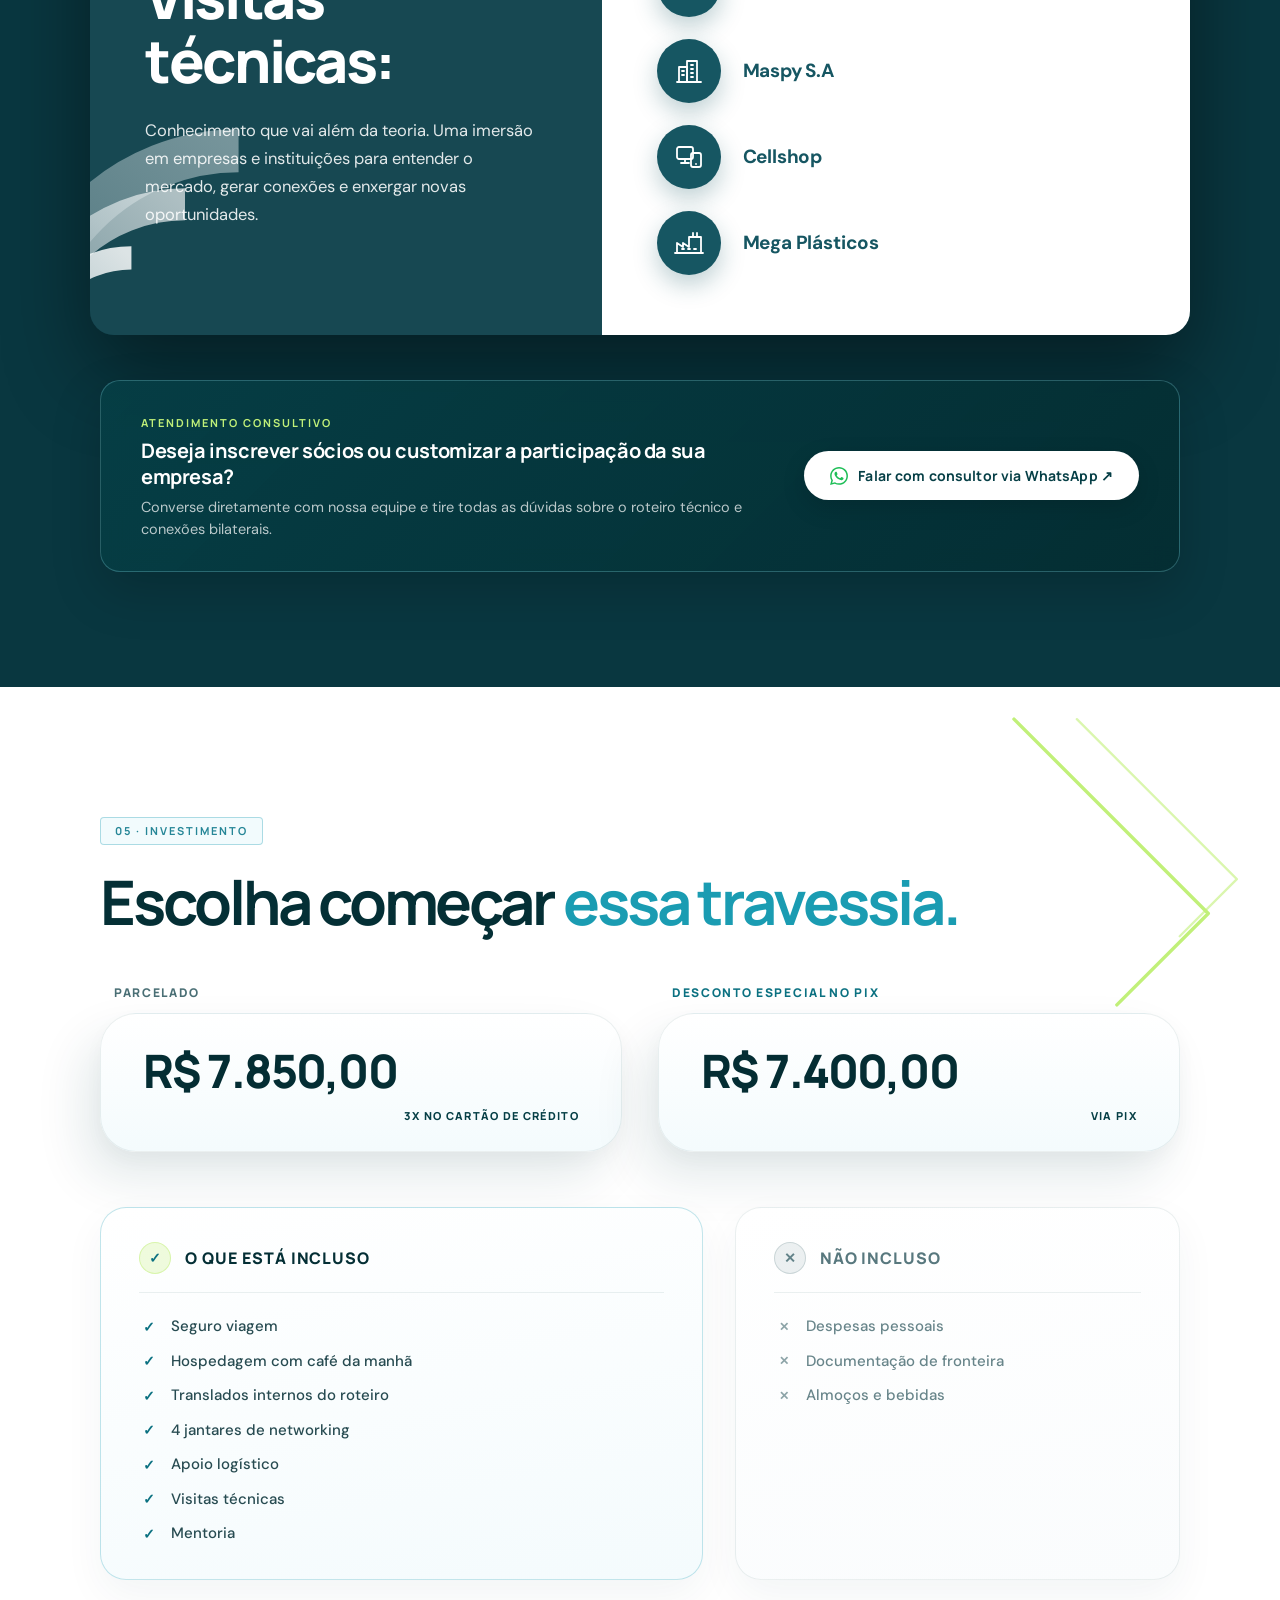
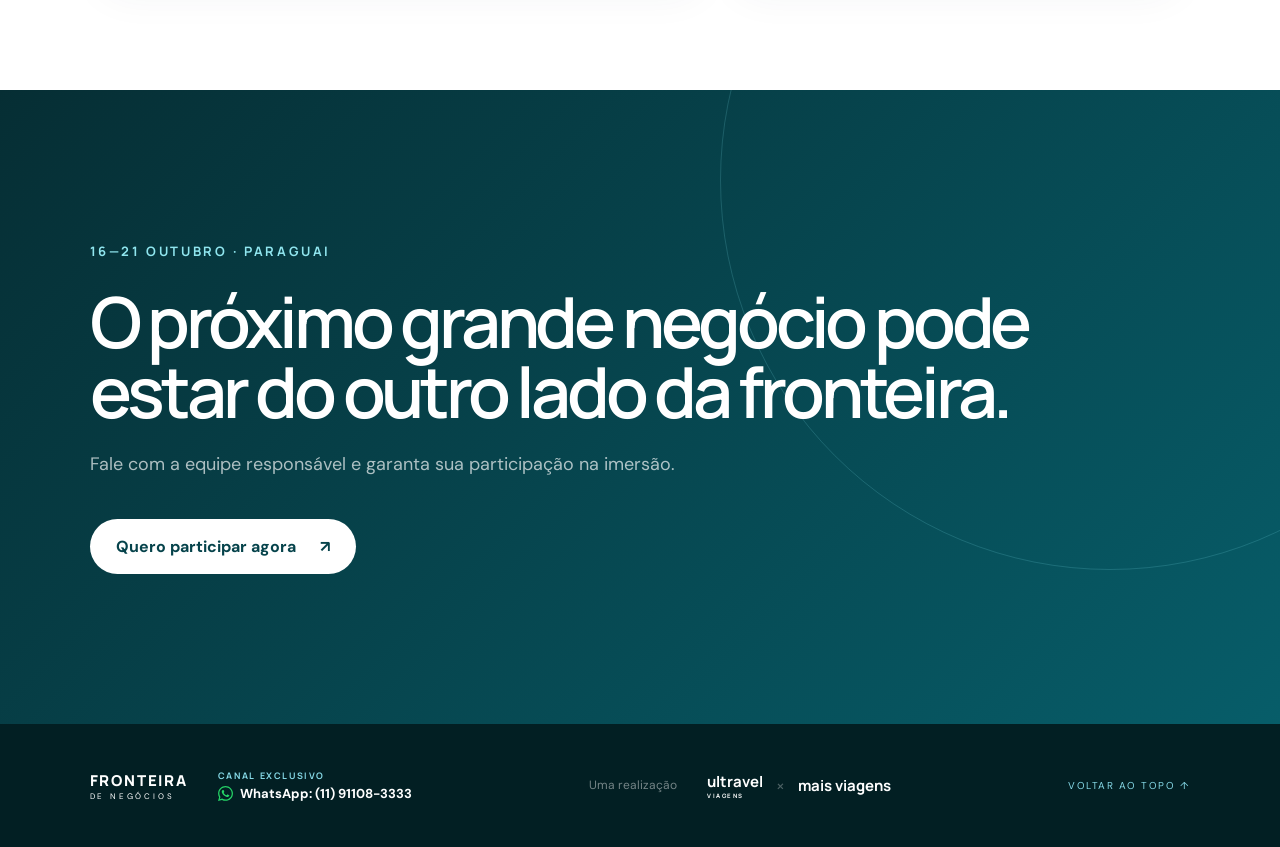
==== commit 25372efa: "Auto-update: 21/09/2026 16:28:46" ====
--- a/index.html
+++ b/index.html
@@ -1,341 +1,557 @@
 <!doctype html>
 <html lang="pt-BR">
 <head>
-  <meta charset="UTF-8">
+  <!-- Google tag (gtag.js) -->
+  <script async src="https://www.googletagmanager.com/gtag/js?id=G-39SQ0ZTCN3"></script>
+  <script>
+    window.dataLayer = window.dataLayer || [];
+    function gtag(){dataLayer.push(arguments);}
+    gtag('js', new Date());
+
+    gtag('config', 'G-39SQ0ZTCN3');
+  </script>
+
+  <meta charset="utf-8">
   <meta name="viewport" content="width=device-width,initial-scale=1">
-  <meta name="description" content="Catalisa41 — Fronteira de Negócios. Imersão empresarial no Paraguai 2026.">
-  <meta name="theme-color" content="#08050f">
-  <link rel="icon" type="image/png" href="./favicon.png">
-  <link rel="apple-touch-icon" href="./favicon.png">
-  <title>Catalisa41 | Fronteira de Negócios — Paraguai 2026</title>
-  <script src="./tracking-config.js"></script>
-  <style>
-    :root{--bg:#08050f;--panel:#100a1b;--panel2:#160d25;--violet:#9b45ff;--violet2:#6e2ce7;--pink:#d69aff;--text:#f8f5ff;--muted:#bbb2ca;--line:rgba(190,135,255,.2)}
-    *{box-sizing:border-box}html{scroll-behavior:smooth}body{margin:0;background:var(--bg);color:var(--text);font-family:Inter,Segoe UI,Arial,sans-serif;overflow-x:hidden}a{color:inherit;text-decoration:none}img{max-width:100%;display:block}
-    .nav{height:76px;padding:0 max(22px,5vw);display:flex;align-items:center;justify-content:space-between;background:rgba(8,5,15,.9);border-bottom:1px solid var(--line);position:sticky;top:0;z-index:20;backdrop-filter:blur(15px)}
-    .brand{font-weight:900;letter-spacing:-.04em;font-size:20px}.brand span{color:var(--violet)}.nav-links{display:flex;gap:28px;color:var(--muted);font-size:13px}.nav-cta,.button{background:linear-gradient(135deg,var(--violet),var(--violet2));padding:14px 20px;border-radius:8px;font-size:12px;font-weight:800;letter-spacing:.07em;text-transform:uppercase;box-shadow:0 12px 38px rgba(130,52,235,.24)}
-    .hero-section {display:grid;grid-template-columns:1fr 1fr;align-items:center;gap:50px;max-width:1300px;margin:0 auto;padding:60px max(22px,5vw) 100px;min-height:85vh}
-    .hero-image{position:relative;width:100%;order:2}
-    .hero-image img{width:100%;height:auto;object-fit:contain;filter:drop-shadow(0 20px 40px rgba(0,0,0,0.5))}
-    .hero-copy{position:relative;padding:0;order:1;max-width:600px}
-    .eyebrow{font-size:11px;color:var(--pink);letter-spacing:.25em;text-transform:uppercase;font-weight:800}
-    h1{font-size:clamp(3rem,6vw,5.5rem);line-height:.9;letter-spacing:-.05em;margin:22px 0 28px}h1 span{color:var(--pink);text-shadow: 0 4px 20px rgba(214,154,255,0.4)}
-    .lead{font-size:clamp(16px,1.8vw,20px);line-height:1.7;color:var(--muted)}.hero-actions{display:flex;gap:14px;flex-wrap:wrap;margin-top:34px}.button.secondary{background:transparent;border:1px solid var(--line);box-shadow:none}
-    section{padding:100px max(22px,7vw)}.section-label{color:var(--pink);font-size:11px;letter-spacing:.23em;font-weight:800;text-transform:uppercase}.section-title{font-size:clamp(2.3rem,5vw,4.8rem);letter-spacing:-.055em;line-height:1.02;margin:18px 0 50px}.section-title span{color:var(--pink)}
-    .experience{background:var(--panel)}.feature-grid{display:grid;grid-template-columns:repeat(3,1fr);gap:18px}.feature{padding:30px;border:1px solid var(--line);background:linear-gradient(145deg,rgba(155,69,255,.09),rgba(255,255,255,.015));border-radius:16px}.feature b{display:block;color:var(--pink);font-size:13px;margin-bottom:15px}.feature h3{font-size:23px;margin:0 0 12px}.feature p{color:var(--muted);line-height:1.65;margin:0}
-    .route{background:linear-gradient(180deg,#08050f,#10091a)}.route-card{max-width:1000px;border:1px solid var(--line);border-radius:18px;padding:40px;background:rgba(255,255,255,.025);display:grid;grid-template-columns:1fr auto 1fr;align-items:center;gap:28px}.city small{display:block;color:var(--pink);letter-spacing:.18em}.city strong{font-size:clamp(2rem,5vw,4.5rem)}.city:last-child{text-align:right}.flight{color:var(--pink);font-size:30px}
-    .hotels{background:var(--panel)}.hotel-grid{display:grid;grid-template-columns:1fr 1fr;gap:24px}.hotel{min-height:430px;padding:38px;border-radius:18px;border:1px solid var(--line);background-image:linear-gradient(180deg,transparent 20%,rgba(8,5,15,.96) 88%),var(--hotel-image);background-size:cover;background-position:center;display:flex;flex-direction:column;justify-content:flex-end;cursor:pointer;transition:transform .3s,border-color .3s;position:relative;overflow:hidden}.hotel:hover{transform:translateY(-5px);border-color:rgba(190,123,255,.65)}.hotel small{color:var(--pink);letter-spacing:.15em}.hotel h3{font-size:clamp(1.8rem,3vw,3rem);margin:12px 0}.hotel p{color:var(--muted);line-height:1.6;max-width:540px}.hotel .view{margin-top:12px;color:white;font-size:12px;font-weight:800;letter-spacing:.1em}.gallery{position:fixed;inset:0;background:rgba(3,1,8,.92);z-index:100;display:none;align-items:center;justify-content:center;padding:20px;backdrop-filter:blur(10px)}.gallery.open{display:flex}.gallery-panel{width:min(1000px,96vw);max-height:92vh;overflow:auto;background:#100a1b;border:1px solid var(--line);border-radius:18px;padding:22px}.gallery-head{display:flex;justify-content:space-between;align-items:center;margin-bottom:18px}.gallery-head h3{margin:0;font-size:24px}.gallery-close{border:1px solid var(--line);background:transparent;color:white;width:44px;height:44px;border-radius:50%;cursor:pointer}.gallery-main{width:100%;height:min(62vh,600px);object-fit:contain;background:#05030b;border-radius:12px}.thumbs{display:grid;grid-template-columns:repeat(5,1fr);gap:10px;margin-top:12px}.thumbs button{padding:0;border:2px solid transparent;background:none;border-radius:8px;overflow:hidden;cursor:pointer}.thumbs button.active{border-color:var(--violet)}.thumbs img{width:100%;height:80px;object-fit:cover}
-    .pricing{background:radial-gradient(circle at 50% 0,rgba(142,53,245,.17),transparent 35%),#08050f}.price-grid{display:grid;grid-template-columns:1fr 1fr;gap:24px;max-width:1100px;margin:auto}.price-card{border:1px solid var(--line);background:linear-gradient(145deg,#130b20,#0d0815);border-radius:20px;padding:40px;position:relative;overflow:hidden}.price-card.featured{border-color:rgba(190,123,255,.65);box-shadow:0 25px 80px rgba(118,37,220,.18)}.badge{position:absolute;right:0;top:0;background:var(--violet);font-size:10px;font-weight:900;padding:10px 14px;letter-spacing:.12em}.price-card>small{color:var(--pink);font-weight:800;letter-spacing:.15em}.price-card h3{font-size:24px;margin:12px 0}.price{font-size:clamp(3rem,6vw,5.2rem);font-weight:900;letter-spacing:-.07em;margin:28px 0 6px}.per{color:var(--muted);font-size:12px;text-transform:uppercase;letter-spacing:.1em}.price-card ul{padding:0;list-style:none;margin:30px 0}.price-card li{padding:10px 0;border-bottom:1px solid rgba(255,255,255,.07);color:#ddd5ea}.price-card li:before{content:"✓";color:var(--pink);font-weight:900;margin-right:10px}
-    /* Visitas Tecnicas */
-    .visitas{background:var(--panel2);position:relative}
-    .visitas-box{max-width:1160px;margin:0 auto;border:1px solid var(--line);border-radius:24px;background:linear-gradient(150deg,#120923 0%,#090513 100%);display:grid;grid-template-columns:1fr 1.15fr;box-shadow:0 30px 90px rgba(0,0,0,.5);overflow:hidden;position:relative}
-    .visitas-copy{padding:60px 50px;display:flex;flex-direction:column;justify-content:center;position:relative;background:radial-gradient(circle at 10% 20%,rgba(155,69,255,.18),transparent 65%)}
-    .visitas-copy .section-label{display:inline-block;padding:6px 14px;border:1px solid var(--line);border-radius:30px;margin-bottom:24px;background:rgba(155,69,255,.12);width:fit-content}
-    .visitas-copy h2{font-size:clamp(2.4rem,4.5vw,4.2rem);line-height:1.02;letter-spacing:-.05em;margin:0 0 22px}
-    .visitas-copy h2 span{color:var(--pink);text-shadow:0 4px 25px rgba(214,154,255,.35)}
-    .visitas-copy p{color:var(--muted);font-size:16px;line-height:1.75;margin:0;max-width:440px}
-    .visitas-list-wrap{padding:50px 45px;background:rgba(255,255,255,.015);border-left:1px solid var(--line);display:flex;flex-direction:column;justify-content:center;gap:16px}
-    .visita-item{display:flex;align-items:center;gap:20px;padding:16px 20px;border-radius:14px;background:rgba(255,255,255,.02);border:1px solid rgba(190,135,255,.12);transition:all .3s ease}
-    .visita-item:hover{background:rgba(155,69,255,.1);border-color:rgba(190,135,255,.4);transform:translateX(6px)}
-    .visita-icon{width:50px;height:50px;border-radius:50%;background:linear-gradient(135deg,rgba(155,69,255,.3),rgba(110,44,231,.15));border:1px solid rgba(214,154,255,.35);display:flex;align-items:center;justify-content:center;color:var(--pink);flex-shrink:0;box-shadow:0 8px 24px rgba(130,52,235,.2)}
-    .visita-text{font-size:clamp(15px,1.3vw,18px);font-weight:700;color:#fff;letter-spacing:-.01em}
-    /* Incluso e Nao Incluso */
-    .inclusion-section{margin-top:80px;padding-top:40px;border-top:1px solid rgba(190,135,255,.15)}
-    .inclusion-header{text-align:center;margin-bottom:35px}
-    .inclusion-tabs{display:flex;justify-content:center;gap:10px;margin-top:25px;flex-wrap:wrap}
-    .tab-btn{background:rgba(255,255,255,.04);border:1px solid var(--line);color:var(--muted);padding:11px 22px;border-radius:30px;font-size:13px;font-weight:700;cursor:pointer;transition:all .25s ease;font-family:inherit}
-    .tab-btn:hover{color:#fff;border-color:var(--pink)}
-    .tab-btn.active{background:linear-gradient(135deg,var(--violet),var(--violet2));color:#fff;border-color:transparent;box-shadow:0 6px 25px rgba(130,52,235,.35)}
-    .inclusion-grid{display:grid;grid-template-columns:1.1fr 0.9fr;gap:26px;max-width:1100px;margin:0 auto}
-    .inclusion-card{border-radius:20px;padding:38px;border:1px solid var(--line);position:relative;background:linear-gradient(145deg,#120a21,#0c0716);transition:all .3s ease}
-    .inclusion-card.included{border-color:rgba(190,135,255,.4);box-shadow:0 20px 60px rgba(130,52,235,.12)}
-    .inclusion-card.not-included{border-color:rgba(255,255,255,.08);background:linear-gradient(145deg,#0e0817,#090510)}
-    .inc-card-head{display:flex;align-items:center;gap:14px;margin-bottom:24px;padding-bottom:18px;border-bottom:1px solid rgba(255,255,255,.08)}
-    .inc-badge{width:38px;height:38px;border-radius:50%;display:flex;align-items:center;justify-content:center;font-weight:900;font-size:16px}
-    .inc-badge.check{background:rgba(155,69,255,.25);color:var(--pink);border:1px solid rgba(214,154,255,.4);box-shadow:0 0 15px rgba(214,154,255,.2)}
-    .inc-badge.cross{background:rgba(255,100,100,.12);color:#ff9e9e;border:1px solid rgba(255,100,100,.3)}
-    .inc-title h4{margin:0;font-size:22px;font-weight:800;letter-spacing:-.02em}
-    .inc-title small{color:var(--muted);font-size:12px;display:block;margin-top:2px}
-    .inc-list{list-style:none;padding:0;margin:0;display:flex;flex-direction:column;gap:15px}
-    .inc-list li{display:flex;align-items:flex-start;gap:12px;font-size:15px;color:#ece5f7;line-height:1.5}
-    .inc-list li .bullet{font-weight:900;font-size:14px;line-height:1.4}
-    .inc-list.check-list li .bullet{color:var(--pink)}
-    .inc-list.cross-list li .bullet{color:#ff9e9e}
-    .inc-list.cross-list li{color:var(--muted)}
-    .partners{background:var(--panel);text-align:center}.partner-box{border:1px solid var(--line);border-radius:20px;padding:52px;background:linear-gradient(145deg,rgba(155,69,255,.1),transparent);max-width:1000px;margin:auto}.partner-names{display:flex;justify-content:center;align-items:center;gap:30px}.partner-names img{width:min(260px,34vw);height:105px;object-fit:contain;filter:drop-shadow(0 15px 28px rgba(0,0,0,.3))}.partner-names i{color:var(--violet);font-style:normal;font-size:30px}.partner-box p{color:var(--muted);line-height:1.7;max-width:670px;margin:22px auto 0}
-    .closing{text-align:center;padding-top:130px;padding-bottom:130px}.closing .section-title{max-width:900px;margin:18px auto 35px}.closing p{color:var(--muted);margin-bottom:35px}footer{padding:36px max(22px,7vw);border-top:1px solid var(--line);color:var(--muted);display:flex;justify-content:space-between;font-size:12px}
-    @media(max-width:950px){.hero-section{grid-template-columns:1fr;padding-top:40px;min-height:auto;gap:30px}.hero-image{order:1}.hero-copy{order:2;max-width:100%}.visitas-box{grid-template-columns:1fr}.visitas-list-wrap{border-left:none;border-top:1px solid var(--line);padding:35px 24px}.visitas-copy{padding:40px 24px}.inclusion-grid{grid-template-columns:1fr}}
-    @media(max-width:760px){.nav-links{display:none}.nav{height:68px}.nav-cta{padding:11px 13px;font-size:10px}h1{font-size:3.4rem}.feature-grid,.hotel-grid,.price-grid{grid-template-columns:1fr}.route-card{grid-template-columns:1fr;text-align:left;padding:28px}.city:last-child{text-align:left}.flight{transform:rotate(90deg);width:30px}.price-card{padding:30px 24px}.partner-box{padding:38px 20px}.partner-names{flex-direction:column;gap:14px}section{padding-top:75px;padding-bottom:75px}footer{flex-direction:column;gap:10px}.inclusion-card{padding:28px 20px}.tab-btn{padding:9px 15px;font-size:11px}}
-  </style>
+  <meta name="theme-color" content="#063f46">
+  <meta name="description" content="Fronteira de Negócios — imersão empresarial no Paraguai, de 16 a 21 de outubro de 2026.">
+  <title>Fronteira de Negócios | Paraguai 2026</title>
+  <link rel="preconnect" href="https://fonts.googleapis.com">
+  <link rel="preconnect" href="https://fonts.gstatic.com" crossorigin>
+  <link href="https://fonts.googleapis.com/css2?family=DM+Sans:wght@400;500;600;700&family=Manrope:wght@500;600;700;800&display=swap" rel="stylesheet">
+  <link rel="icon" type="image/svg+xml" href="data:image/svg+xml,%3Csvg xmlns='http://www.w3.org/2000/svg' viewBox='0 0 64 64'%3E%3Crect width='64' height='64' rx='16' fill='%23063f46'/%3E%3Cpath d='M15 17h35v9H26v7h20v9H26v13H15z' fill='%2386d9e7'/%3E%3C/svg%3E">
+  <link rel="stylesheet" href="styles.css">
+  <link rel="stylesheet" href="experience.css">
+  <link rel="stylesheet" href="gatekeeper.css">
 </head>
 <body>
-  <header class="nav">
-    <a class="brand" href="#inicio">CATALISA<span>41</span></a>
-    <nav class="nav-links"><a href="#experiencia">Experiência</a><a href="#hoteis">Hotéis</a><a href="#visitas">Visitas técnicas</a><a href="#investimento">Investimento</a><a href="#parceria">Parceria</a></nav>
-    <a class="nav-cta track-contact" href="https://wa.me/5511911083333?text=Olá!%20Quero%20saber%20mais%20sobre%20a%20Fronteira%20de%20Negócios." target="_blank" rel="noopener">Tenho interesse ↗</a>
+  <a class="skip-link" href="#experiencia">Pular para o conteúdo</a>
+  <div class="intro" aria-hidden="true"><div class="intro-mark"><span>F</span><b>ATRAVESSE</b></div><div class="intro-line"></div></div>
+  <div class="reading-progress" aria-hidden="true"></div>
+  <div class="cursor-glow" aria-hidden="true"></div>
+  <header class="nav" id="top">
+    <a class="brand" href="#top" aria-label="Fronteira de Negócios — início"><span>F</span><b>FRONTEIRA</b><small>DE NEGÓCIOS</small></a>
+    <nav aria-label="Navegação principal">
+      <a href="#experiencia">Experiência</a><a href="#hospedagem">Hospedagem</a><a href="#visitas">Visitas Técnicas</a><a href="#investimento">Investimento</a>
+    </nav>
+    <div class="nav-actions">
+      <a class="nav-whatsapp" href="https://wa.me/5511911083333?text=Ol%C3%A1%2C%20gostaria%20de%20falar%20com%20a%20equipe%20da%20imers%C3%A3o%20Fronteira%20de%20Neg%C3%B3cios" target="_blank" rel="noopener noreferrer" aria-label="Atendimento via WhatsApp (11) 91108-3333">
+        <svg viewBox="0 0 24 24" width="15" height="15" fill="currentColor" aria-hidden="true"><path d="M.057 24l1.687-6.163c-1.041-1.804-1.588-3.849-1.587-5.946.003-6.556 5.338-11.891 11.893-11.891 3.181.001 6.167 1.24 8.413 3.488 2.245 2.248 3.481 5.236 3.48 8.414-.003 6.557-5.338 11.892-11.893 11.892-1.99-.001-3.951-.5-5.688-1.448l-6.305 1.654zm6.597-3.807c1.676.995 3.276 1.591 5.392 1.592 5.448 0 9.886-4.434 9.889-9.885.002-5.462-4.415-9.89-9.881-9.892-5.452 0-9.887 4.434-9.889 9.884-.001 2.225.651 3.891 1.746 5.634l-.999 3.648 3.742-.981zm11.387-5.464c-.074-.124-.272-.198-.57-.347-.297-.149-1.758-.868-2.031-.967-.272-.099-.47-.149-.669.149-.198.297-.768.967-.941 1.165-.173.198-.347.223-.644.074-.297-.149-1.255-.462-2.39-1.475-.883-.788-1.48-1.761-1.653-2.059-.173-.297-.018-.458.13-.606.134-.133.297-.347.446-.521.151-.172.2-.296.3-.495.099-.198.05-.372-.025-.521-.075-.148-.669-1.611-.916-2.206-.242-.579-.487-.501-.669-.51l-.57-.01c-.198 0-.52.074-.792.372s-1.04 1.016-1.04 2.479 1.065 2.876 1.213 3.074c.149.198 2.095 3.2 5.076 4.487.709.306 1.263.489 1.694.626.712.226 1.36.194 1.872.118.571-.085 1.758-.719 2.006-1.413.248-.695.248-1.29.173-1.414z"/></svg>
+        <span>WhatsApp</span>
+      </a>
+      <a class="nav-cta" href="#investimento">Quero participar</a>
+    </div>
   </header>
 
-  <main id="inicio">
-    <div class="hero-section">
-      <div class="hero-image" aria-label="Anfitriões da Fronteira de Negócios">
-        <img src="./hero-catalisa41.png" alt="Anfitriões diante da bandeira do Paraguai">
-      </div>
-      <section class="hero-copy">
-        <div class="eyebrow">Edição Paraguai · 2026</div>
-        <h1>Fronteira<br><span>de Negócios</span></h1>
-        <p class="lead">Uma imersão empresarial para quem quer conhecer o país, ampliar horizontes e construir negócios sem fronteiras.</p>
+  <main>
+    <section class="hero">
+      <div class="hero-noise"></div>
+      <div class="hero-word" aria-hidden="true">FRONTEIRA</div>
+      <div class="coordinates" aria-hidden="true">25°30′S&nbsp;&nbsp;54°36′W</div>
+      <div class="hero-copy reveal">
+        <div class="eyebrow"><span></span> 16—21 OUT 2026 · PARAGUAI</div>
+        <h1>Seu próximo<br>movimento.<br><em>Sem fronteiras.</em></h1>
+        <p>Uma imersão empresarial para enxergar mercados de perto, gerar conexões relevantes e transformar oportunidades em movimento.</p>
         <div class="hero-actions">
-          <a class="button track-contact" href="https://wa.me/5511911083333?text=Olá!%20Quero%20garantir%20meu%20interesse%20na%20Fronteira%20de%20Negócios." target="_blank" rel="noopener">Garantir meu interesse ↗</a>
-          <a class="button secondary" href="#experiencia">Explorar a jornada ↓</a>
-        </div>
-      </section>
+          <a class="button primary" href="#experiencia">Conheça a imersão</a>
+          <a class="text-link" href="#investimento">Ver investimento <span>↗</span></a>
+          <a class="hero-whatsapp-btn" href="https://wa.me/5511911083333?text=Ol%C3%A1%2C%20estava%20visualizando%20a%20imers%C3%A3o%20Fronteira%20de%20Neg%C3%B3cios%20Paraguai%202026%20e%20gostaria%20de%20tirar%20d%C3%BAvidas" target="_blank" rel="noopener noreferrer" aria-label="Tirar dúvidas no WhatsApp">
+            <svg viewBox="0 0 24 24" width="16" height="16" fill="currentColor" aria-hidden="true"><path d="M.057 24l1.687-6.163c-1.041-1.804-1.588-3.849-1.587-5.946.003-6.556 5.338-11.891 11.893-11.891 3.181.001 6.167 1.24 8.413 3.488 2.245 2.248 3.481 5.236 3.48 8.414-.003 6.557-5.338 11.892-11.893 11.892-1.99-.001-3.951-.5-5.688-1.448l-6.305 1.654zm6.597-3.807c1.676.995 3.276 1.591 5.392 1.592 5.448 0 9.886-4.434 9.889-9.885.002-5.462-4.415-9.89-9.881-9.892-5.452 0-9.887 4.434-9.889 9.884-.001 2.225.651 3.891 1.746 5.634l-.999 3.648 3.742-.981zm11.387-5.464c-.074-.124-.272-.198-.57-.347-.297-.149-1.758-.868-2.031-.967-.272-.099-.47-.149-.669.149-.198.297-.768.967-.941 1.165-.173.198-.347.223-.644.074-.297-.149-1.255-.462-2.39-1.475-.883-.788-1.48-1.761-1.653-2.059-.173-.297-.018-.458.13-.606.134-.133.297-.347.446-.521.151-.172.2-.296.3-.495.099-.198.05-.372-.025-.521-.075-.148-.669-1.611-.916-2.206-.242-.579-.487-.501-.669-.51l-.57-.01c-.198 0-.52.074-.792.372s-1.04 1.016-1.04 2.479 1.065 2.876 1.213 3.074c.149.198 2.095 3.2 5.076 4.487.709.306 1.263.489 1.694.626.712.226 1.36.194 1.872.118.571-.085 1.758-.719 2.006-1.413.248-.695.248-1.29.173-1.414z"/></svg>
+            <span>Tirar dúvidas no WhatsApp ↗</span>
+          </a>
+        </div>
+        <div class="hero-proof"><strong>6 dias</strong><i></i><strong>2 cidades</strong><i></i><strong>experiências reais</strong></div>
+      </div>
+      <div class="hero-visual reveal delay">
+        <div class="portal-shell"><span class="portal-label">PASSAPORTE PARA NOVOS MERCADOS</span><div class="portrait-frame"><img src="assets/mentor.jpeg" alt="Anfitrião da imersão Fronteira de Negócios"></div><div class="passport-stamp"><b>PARAGUAI</b><span>16 · 10 · 26</span></div></div>
+        <div class="orbit orbit-one"></div><div class="orbit orbit-two"></div>
+        <div class="floating-card"><span>IMERSÃO</span><strong>Paraguai<br>2026</strong></div>
+      </div>
+      <a class="scroll-cue" href="#experiencia" aria-label="Rolar para a experiência"><span></span> DESCUBRA</a>
+    </section>
+
+    <div class="ticker" aria-hidden="true"><div>ESTRATÉGIA <span>✦</span> CONEXÃO <span>✦</span> MERCADO <span>✦</span> EXPERIÊNCIA <span>✦</span> ESTRATÉGIA <span>✦</span> CONEXÃO <span>✦</span> MERCADO <span>✦</span> EXPERIÊNCIA <span>✦</span></div></div>
+
+    <section class="manifesto" id="experiencia">
+      <div class="section-index">01 · A EXPERIÊNCIA</div>
+      <div class="manifesto-copy reveal"><p class="kicker">Muito além de uma viagem empresarial</p><h2>Veja como negócios acontecem <span>do outro lado da fronteira.</span></h2></div>
+      <p class="manifesto-body reveal">Uma agenda desenhada para quem quer compreender o mercado paraguaio por dentro: visitas técnicas, conversas estratégicas, gastronomia e networking em ambientes que aproximam pessoas e ideias.</p>
+      <div class="stats reveal"><div><b>4</b><span>refeições de<br>networking</span></div><div><b>4</b><span>visitas<br>técnicas</span></div><div><b>2</b><span>bases<br>estratégicas</span></div><div><b>1</b><span>nova visão<br>de mercado</span></div></div>
+    </section>
+
+    <section class="crossing" aria-label="A jornada da imersão">
+      <div class="crossing-pin">
+        <div class="crossing-copy">
+          <span class="chapter-count">A JORNADA / 03 ATOS</span>
+          <h2>Uma travessia que muda<br><em>o seu ponto de vista.</em></h2>
+          <p id="chapterText">Você sai do lugar conhecido para observar novos modelos, novas relações e novas possibilidades.</p>
+          <div class="chapter-controls" aria-label="Capítulos da jornada"><button type="button" data-chapter="0" aria-pressed="true">01 <span>Descobrir</span></button><button type="button" data-chapter="1" aria-pressed="false">02 <span>Conectar</span></button><button type="button" data-chapter="2" aria-pressed="false">03 <span>Expandir</span></button></div>
+        </div>
+        <div class="crossing-stage" aria-hidden="true">
+          <div class="stage-grid"></div>
+          <div class="country country-br"><small>ORIGEM</small><b>BRASIL</b></div>
+          <div class="border-line"><span></span><i></i></div>
+          <div class="country country-py"><small>DESTINO</small><b>PARAGUAI</b></div>
+          <div class="stage-marker"><b>F</b><span>01</span></div>
+        </div>
+      </div>
+      <div class="chapter" data-step="01" data-copy="Você sai do lugar conhecido para observar novos modelos, novas relações e novas possibilidades."></div>
+      <div class="chapter" data-step="02" data-copy="No caminho, encontros qualificados transformam informação em repertório e contatos em conexões reais."></div>
+      <div class="chapter" data-step="03" data-copy="Você volta com referências práticas, visão ampliada e caminhos concretos para os próximos negócios."></div>
+    </section>
+
+
+
+    <section class="stays" id="hospedagem">
+      <!-- Decoração de ondas fluidas teal nos cantos -->
+      <div class="stays-decor stays-decor-tl" aria-hidden="true">
+        <svg viewBox="0 0 600 400" fill="none" xmlns="http://www.w3.org/2000/svg">
+          <path d="M-50 -50 C 180 50, 100 260, -50 340 Z" fill="url(#tealWave1)" opacity="0.4"/>
+          <path d="M-50 -50 C 290 -10, 240 180, -50 250 Z" fill="url(#tealWave2)" opacity="0.65"/>
+          <path d="M-50 -50 C 370 -50, 330 90, -50 170 Z" fill="url(#tealWave3)" opacity="0.85"/>
+          <defs>
+            <linearGradient id="tealWave1" x1="0%" y1="0%" x2="100%" y2="100%">
+              <stop offset="0%" stop-color="#042a30"/>
+              <stop offset="100%" stop-color="#196b78"/>
+            </linearGradient>
+            <linearGradient id="tealWave2" x1="0%" y1="0%" x2="100%" y2="100%">
+              <stop offset="0%" stop-color="#063f46"/>
+              <stop offset="100%" stop-color="#248796"/>
+            </linearGradient>
+            <linearGradient id="tealWave3" x1="0%" y1="0%" x2="100%" y2="100%">
+              <stop offset="0%" stop-color="#074852"/>
+              <stop offset="100%" stop-color="#115c67"/>
+            </linearGradient>
+          </defs>
+        </svg>
+      </div>
+      <div class="stays-decor stays-decor-br" aria-hidden="true">
+        <svg viewBox="0 0 600 400" fill="none" xmlns="http://www.w3.org/2000/svg">
+          <path d="M650 450 C 420 350, 500 140, 650 60 Z" fill="url(#tealWaveBr1)" opacity="0.4"/>
+          <path d="M650 450 C 310 410, 360 220, 650 150 Z" fill="url(#tealWaveBr2)" opacity="0.65"/>
+          <path d="M650 450 C 230 450, 270 310, 650 230 Z" fill="url(#tealWaveBr3)" opacity="0.85"/>
+          <defs>
+            <linearGradient id="tealWaveBr1" x1="100%" y1="100%" x2="0%" y2="0%">
+              <stop offset="0%" stop-color="#042a30"/>
+              <stop offset="100%" stop-color="#196b78"/>
+            </linearGradient>
+            <linearGradient id="tealWaveBr2" x1="100%" y1="100%" x2="0%" y2="0%">
+              <stop offset="0%" stop-color="#063f46"/>
+              <stop offset="100%" stop-color="#248796"/>
+            </linearGradient>
+            <linearGradient id="tealWaveBr3" x1="100%" y1="100%" x2="0%" y2="0%">
+              <stop offset="0%" stop-color="#074852"/>
+              <stop offset="100%" stop-color="#115c67"/>
+            </linearGradient>
+          </defs>
+        </svg>
+      </div>
+
+      <div class="stays-heading reveal">
+        <div class="section-index">02 · SUAS BASES</div>
+        <h2>Suas bases de conforto e estratégia</h2>
+      </div>
+
+      <div class="stays-grid">
+        <!-- Hotel 1: Rio Hotel by Bourbon -->
+        <article class="stay-capsule-card reveal">
+          <div class="stay-capsule">
+            <header class="capsule-header">
+              <h3>Rio Hotel by<br>Bourbon</h3>
+            </header>
+            <div class="stay-image">
+              <img src="assets/rio-hotel.jpg" alt="Fachada do Rio Hotel by Bourbon" loading="lazy">
+            </div>
+            <footer class="capsule-footer">
+              <span>CIUDAD DEL ESTE</span>
+            </footer>
+          </div>
+          <ul class="stay-features">
+            <li>Acesso facilitado aos polos comerciais.</li>
+            <li>Ambientes modernos e áreas funcionais.</li>
+            <li>Restaurantes, bar e academia.</li>
+            <li>A base perfeita para a programação principal.</li>
+          </ul>
+        </article>
+
+        <!-- Hotel 2: Dazzler by Wyndham -->
+        <article class="stay-capsule-card reveal">
+          <div class="stay-capsule">
+            <header class="capsule-header">
+              <h3>Dazzler by<br>Wyndham</h3>
+            </header>
+            <div class="stay-image">
+              <img src="assets/dazzler.jpg" alt="Fachada noturna do Dazzler by Wyndham" loading="lazy">
+            </div>
+            <footer class="capsule-footer">
+              <span>ASSUNÇÃO</span>
+            </footer>
+          </div>
+          <ul class="stay-features">
+            <li>Infraestrutura contemporânea e sofisticada.</li>
+            <li>Piscina, academia e alta conectividade.</li>
+            <li>Proximidade aos compromissos e a gastronomia.</li>
+            <li>O refúgio ideal na capital paraguaia.</li>
+          </ul>
+        </article>
+      </div>
+    </section>
+
+    <section class="networking">
+      <!-- Decoração geométrica facetada no canto inferior esquerdo -->
+      <div class="networking-decor-bl" aria-hidden="true">
+        <svg viewBox="0 0 220 220" fill="none" xmlns="http://www.w3.org/2000/svg">
+          <polygon points="0,220 0,60 160,220" fill="url(#netFacet1)" opacity="0.3"/>
+          <polygon points="0,220 0,120 100,220" fill="url(#netFacet2)" opacity="0.5"/>
+          <defs>
+            <linearGradient id="netFacet1" x1="0%" y1="0%" x2="100%" y2="100%">
+              <stop offset="0%" stop-color="#ffffff"/>
+              <stop offset="100%" stop-color="#2a7784"/>
+            </linearGradient>
+            <linearGradient id="netFacet2" x1="0%" y1="0%" x2="100%" y2="100%">
+              <stop offset="0%" stop-color="#ffffff"/>
+              <stop offset="100%" stop-color="#144d56"/>
+            </linearGradient>
+          </defs>
+        </svg>
+      </div>
+
+      <div class="networking-head reveal">
+        <div class="section-index">03 · CONEXÕES À MESA</div>
+        <h2>Conexões à mesa: Gastronomia e Networking</h2>
+      </div>
+
+      <div class="food-quad-grid reveal">
+        <!-- Linha Superior 1: Sax Palace (pílula no topo) -->
+        <article class="food-quad-card top-capsule">
+          <header class="food-capsule-badge">
+            <h3>SAX PALACE</h3>
+          </header>
+          <div class="food-quad-image">
+            <img src="assets/sax-palace.jpg" alt="Sax Palace" loading="lazy">
+          </div>
+        </article>
+
+        <!-- Linha Superior 2: Churrascaria Gaúcho (pílula no topo) -->
+        <article class="food-quad-card top-capsule">
+          <header class="food-capsule-badge">
+            <h3>CHURRASCARIA<br>GAÚCHO</h3>
+          </header>
+          <div class="food-quad-image">
+            <img src="assets/rooftop.jpg" alt="Churrascaria Gaúcho" loading="lazy">
+          </div>
+        </article>
+
+        <!-- Linha Inferior 1: Rooftop Dazzler (pílula na base) -->
+        <article class="food-quad-card bottom-capsule">
+          <div class="food-quad-image">
+            <img src="assets/churrascaria.jpg" alt="Rooftop Dazzler" loading="lazy">
+          </div>
+          <footer class="food-capsule-badge">
+            <h3>ROOFTOP<br>DAZZLER</h3>
+          </footer>
+        </article>
+
+        <!-- Linha Inferior 2: Distrito Brewing Co. (pílula na base) -->
+        <article class="food-quad-card bottom-capsule">
+          <div class="food-quad-image">
+            <img src="assets/distrito.jpg" alt="Distrito Brewing Co." loading="lazy">
+          </div>
+          <footer class="food-capsule-badge">
+            <h3>DISTRITO<br>BREWING CO.</h3>
+          </footer>
+        </article>
+      </div>
+    </section>
+
+    <section class="visits" id="visitas">
+      <div class="visits-split-container reveal">
+        <!-- Coluna Esquerda: Dark Teal com Texto e Arcos Prateados -->
+        <div class="visits-left-col">
+          <div class="visits-left-decor" aria-hidden="true">
+            <svg viewBox="0 0 280 280" fill="none" xmlns="http://www.w3.org/2000/svg">
+              <path d="M-40 280 A 240 240 0 0 1 200 40" stroke="url(#silverGradient1)" stroke-width="48" opacity="0.45"/>
+              <path d="M-40 280 A 180 180 0 0 1 140 100" stroke="url(#silverGradient2)" stroke-width="36" opacity="0.65"/>
+              <path d="M-40 280 A 120 120 0 0 1 80 160" stroke="url(#silverGradient3)" stroke-width="26" opacity="0.85"/>
+              <defs>
+                <linearGradient id="silverGradient1" x1="0%" y1="100%" x2="100%" y2="0%">
+                  <stop offset="0%" stop-color="#2d4a50"/>
+                  <stop offset="50%" stop-color="#b8cbcf"/>
+                  <stop offset="100%" stop-color="#eaf2f4"/>
+                </linearGradient>
+                <linearGradient id="silverGradient2" x1="0%" y1="100%" x2="100%" y2="0%">
+                  <stop offset="0%" stop-color="#37555b"/>
+                  <stop offset="50%" stop-color="#ccd9dc"/>
+                  <stop offset="100%" stop-color="#ffffff"/>
+                </linearGradient>
+                <linearGradient id="silverGradient3" x1="0%" y1="100%" x2="100%" y2="0%">
+                  <stop offset="0%" stop-color="#416168"/>
+                  <stop offset="50%" stop-color="#dce6e8"/>
+                  <stop offset="100%" stop-color="#ffffff"/>
+                </linearGradient>
+              </defs>
+            </svg>
+          </div>
+
+          <div class="visits-copy">
+            <div class="section-index light">04 · VISITAS TÉCNICAS</div>
+            <h2>Visitas<br>técnicas:</h2>
+            <p>Conhecimento que vai além da teoria. Uma imersão em empresas e instituições para entender o mercado, gerar conexões e enxergar novas oportunidades.</p>
+          </div>
+        </div>
+
+        <!-- Coluna Direita: Fundo Branco com Ícones Circulares -->
+        <div class="visits-right-col">
+          <ul class="visits-icon-list">
+            <!-- 01: Embaixada do Brasil -->
+            <li>
+              <div class="visit-circle-badge" aria-hidden="true">
+                <svg viewBox="0 0 32 32" width="32" height="32" fill="none" stroke="#ffffff" stroke-width="1.8" stroke-linecap="round" stroke-linejoin="round">
+                  <path d="M16 2 L21 3.5 L16 5 V12" />
+                  <path d="M5 12 L16 5 L27 12" />
+                  <line x1="8" y1="12" x2="8" y2="24" />
+                  <line x1="13" y1="12" x2="13" y2="24" />
+                  <line x1="19" y1="12" x2="19" y2="24" />
+                  <line x1="24" y1="12" x2="24" y2="24" />
+                  <line x1="4" y1="24" x2="28" y2="24" />
+                  <line x1="2" y1="27" x2="30" y2="27" />
+                </svg>
+              </div>
+              <span class="visit-item-text">Embaixada do Brasil em Assunção.</span>
+            </li>
+
+            <!-- 02: Unión Industrial del Paraguay -->
+            <li>
+              <div class="visit-circle-badge" aria-hidden="true">
+                <svg viewBox="0 0 32 32" width="32" height="32" fill="none" stroke="#ffffff" stroke-width="1.8" stroke-linecap="round" stroke-linejoin="round">
+                  <path d="M16 6 A10 10 0 1 0 26 16" />
+                  <path d="M16 2 v4 M16 26 v4 M2 16 h4 M26 16 h4" />
+                  <path d="M6 6 l3 3 M23 23 l3 3 M6 26 l3 -3 M23 9 l3 -3" />
+                  <path d="M13 16 l2 2 4-4" />
+                </svg>
+              </div>
+              <span class="visit-item-text">Unión Industrial del Paraguay</span>
+            </li>
+
+            <!-- 03: Maspy S.A -->
+            <li>
+              <div class="visit-circle-badge" aria-hidden="true">
+                <svg viewBox="0 0 32 32" width="32" height="32" fill="none" stroke="#ffffff" stroke-width="1.8" stroke-linecap="round" stroke-linejoin="round">
+                  <path d="M14 6 H24 V27 H14 Z" />
+                  <path d="M6 12 H14 V27 H6 Z" />
+                  <line x1="18" y1="10" x2="20" y2="10" />
+                  <line x1="18" y1="14" x2="20" y2="14" />
+                  <line x1="18" y1="18" x2="20" y2="18" />
+                  <line x1="18" y1="22" x2="20" y2="22" />
+                  <line x1="9" y1="16" x2="11" y2="16" />
+                  <line x1="9" y1="20" x2="11" y2="20" />
+                  <line x1="4" y1="27" x2="28" y2="27" />
+                </svg>
+              </div>
+              <span class="visit-item-text">Maspy S.A</span>
+            </li>
+
+            <!-- 03: Cellshop -->
+            <li>
+              <div class="visit-circle-badge" aria-hidden="true">
+                <svg viewBox="0 0 32 32" width="32" height="32" fill="none" stroke="#ffffff" stroke-width="1.8" stroke-linecap="round" stroke-linejoin="round">
+                  <rect x="4" y="6" width="16" height="12" rx="2" />
+                  <path d="M12 18 V22 M8 22 H16" />
+                  <rect x="18" y="12" width="10" height="14" rx="2" />
+                  <line x1="23" y1="23" x2="23.01" y2="23" />
+                </svg>
+              </div>
+              <span class="visit-item-text">Cellshop</span>
+            </li>
+
+            <!-- 04: Mega Plásticos -->
+            <li>
+              <div class="visit-circle-badge" aria-hidden="true">
+                <svg viewBox="0 0 32 32" width="32" height="32" fill="none" stroke="#ffffff" stroke-width="1.8" stroke-linecap="round" stroke-linejoin="round">
+                  <path d="M4 26 V16 L10 20 V16 L16 20 V10 H28 V26 H4 Z" />
+                  <line x1="20" y1="10" x2="20" y2="6" />
+                  <line x1="24" y1="10" x2="24" y2="6" />
+                  <line x1="9" y1="22" x2="11" y2="22" />
+                  <line x1="15" y1="22" x2="17" y2="22" />
+                  <line x1="21" y1="22" x2="23" y2="22" />
+                  <line x1="2" y1="26" x2="30" y2="26" />
+                </svg>
+              </div>
+              <span class="visit-item-text">Mega Plásticos</span>
+            </li>
+          </ul>
+        </div>
+      </div>
+
+      <!-- Faixa Consultiva de Contato em Visitas -->
+      <div class="visitas-contact-strip reveal">
+        <div class="visitas-contact-copy">
+          <span class="visitas-contact-tag">ATENDIMENTO CONSULTIVO</span>
+          <h3>Deseja inscrever sócios ou customizar a participação da sua empresa?</h3>
+          <p>Converse diretamente com nossa equipe e tire todas as dúvidas sobre o roteiro técnico e conexões bilaterais.</p>
+        </div>
+        <a class="button-outline-wa" href="https://wa.me/5511911083333?text=Ol%C3%A1%2C%20gostaria%20de%20informa%C3%A7%C3%B5es%20sobre%20participa%C3%A7%C3%A3o%20corporativa%20e%20visitas%20t%C3%A9cnicas%20da%20Fronteira%20de%20Neg%C3%B3cios" target="_blank" rel="noopener noreferrer" aria-label="Falar com consultor via WhatsApp sobre visitas técnicas">
+          <svg viewBox="0 0 24 24" width="18" height="18" fill="currentColor" aria-hidden="true"><path d="M.057 24l1.687-6.163c-1.041-1.804-1.588-3.849-1.587-5.946.003-6.556 5.338-11.891 11.893-11.891 3.181.001 6.167 1.24 8.413 3.488 2.245 2.248 3.481 5.236 3.48 8.414-.003 6.557-5.338 11.892-11.893 11.892-1.99-.001-3.951-.5-5.688-1.448l-6.305 1.654zm6.597-3.807c1.676.995 3.276 1.591 5.392 1.592 5.448 0 9.886-4.434 9.889-9.885.002-5.462-4.415-9.89-9.881-9.892-5.452 0-9.887 4.434-9.889 9.884-.001 2.225.651 3.891 1.746 5.634l-.999 3.648 3.742-.981zm11.387-5.464c-.074-.124-.272-.198-.57-.347-.297-.149-1.758-.868-2.031-.967-.272-.099-.47-.149-.669.149-.198.297-.768.967-.941 1.165-.173.198-.347.223-.644.074-.297-.149-1.255-.462-2.39-1.475-.883-.788-1.48-1.761-1.653-2.059-.173-.297-.018-.458.13-.606.134-.133.297-.347.446-.521.151-.172.2-.296.3-.495.099-.198.05-.372-.025-.521-.075-.148-.669-1.611-.916-2.206-.242-.579-.487-.501-.669-.51l-.57-.01c-.198 0-.52.074-.792.372s-1.04 1.016-1.04 2.479 1.065 2.876 1.213 3.074c.149.198 2.095 3.2 5.076 4.487.709.306 1.263.489 1.694.626.712.226 1.36.194 1.872.118.571-.085 1.758-.719 2.006-1.413.248-.695.248-1.29.173-1.414z"/></svg>
+          <span>Falar com consultor via WhatsApp ↗</span>
+        </a>
+      </div>
+    </section>
+
+    <section class="pricing" id="investimento">
+      <div class="pricing-decor" aria-hidden="true">
+        <svg viewBox="0 0 280 280" fill="none" xmlns="http://www.w3.org/2000/svg">
+          <path d="M70 15 L240 185 L160 265" stroke="#c1f079" stroke-width="3" stroke-linecap="round" stroke-linejoin="round"/>
+          <path d="M125 15 L265 155 L215 205" stroke="#c1f079" stroke-width="2" stroke-linecap="round" stroke-linejoin="round" opacity="0.6"/>
+        </svg>
+      </div>
+
+      <div class="pricing-head reveal">
+        <div class="section-index">05 · INVESTIMENTO</div>
+        <h2>Escolha começar <span>essa travessia.</span></h2>
+      </div>
+
+      <div class="pricing-pill-grid reveal">
+        <!-- Opção Parcelado -->
+        <div class="pricing-pill-wrapper">
+          <span class="pricing-pill-label">PARCELADO</span>
+          <a class="pricing-pill-card" href="https://wa.me/5511911083333?text=Ol%C3%A1%2C%20gostaria%20de%20garantir%20minha%20participa%C3%A7%C3%A3o%20no%20Fronteira%20de%20Neg%C3%B3cios%20na%20op%C3%A7%C3%A3o%20Parcelado%20(3x%20no%20cart%C3%A3o)" target="_blank" rel="noopener noreferrer" aria-label="Opção Parcelado: R$ 7.850,00 em 3x no cartão de crédito">
+            <div class="pill-price">
+              <b>R$ 7.850,00</b>
+            </div>
+            <span class="pill-subtext">3X NO CARTÃO DE CRÉDITO</span>
+          </a>
+        </div>
+
+        <!-- Opção PIX -->
+        <div class="pricing-pill-wrapper">
+          <span class="pricing-pill-label highlight">DESCONTO ESPECIAL NO PIX</span>
+          <a class="pricing-pill-card featured" href="https://wa.me/5511911083333?text=Ol%C3%A1%2C%20gostaria%20de%20garantir%20minha%20participa%C3%A7%C3%A3o%20no%20Fronteira%20de%20Neg%C3%B3cios%20com%20desconto%20no%20PIX%20(R%24%207.400%2C00)" target="_blank" rel="noopener noreferrer" aria-label="Opção com Desconto no PIX: R$ 7.400,00 via PIX">
+            <div class="pill-price">
+              <b>R$ 7.400,00</b>
+            </div>
+            <span class="pill-subtext">VIA PIX</span>
+          </a>
+        </div>
+      </div>
+
+      <!-- Detalhamento de Itens Inclusos e Não Inclusos -->
+      <div class="pricing-details-grid reveal">
+        <!-- Card: O que está incluso -->
+        <div class="pricing-details-card included">
+          <div class="details-card-header">
+            <span class="details-icon-badge check">✓</span>
+            <h3>O que está incluso</h3>
+          </div>
+          <ul class="details-list">
+            <li><span>✓</span> Seguro viagem</li>
+            <li><span>✓</span> Hospedagem com café da manhã</li>
+            <li><span>✓</span> Translados internos do roteiro</li>
+            <li><span>✓</span> 4 jantares de networking</li>
+            <li><span>✓</span> Apoio logístico</li>
+            <li><span>✓</span> Visitas técnicas</li>
+            <li><span>✓</span> Mentoria</li>
+          </ul>
+        </div>
+
+                  <!-- Card: O que não está incluso -->
+          <div class="pricing-details-card not-included">
+            <div class="details-card-header">
+              <span class="details-icon-badge cross">✕</span>
+              <h3>Não incluso</h3>
+            </div>
+            <ul class="details-list">
+              <li><span>✕</span> Despesas pessoais</li>
+              <li><span>✕</span> Documentação de fronteira</li>
+              <li><span>✕</span> Almoços e bebidas</li>
+            </ul>
+          </div>
+      </div>
+
+
+    </section>
+
+    <section class="closing" id="contato">
+      <div class="closing-orbit"></div><div class="closing-content reveal"><span>16—21 OUTUBRO · PARAGUAI</span><h2>O próximo grande negócio pode estar do outro lado da fronteira.</h2><p>Fale com a equipe responsável e garanta sua participação na imersão.</p><a class="button light-button" href="https://wa.me/5511911083333?text=Ol%C3%A1%2C%20gostaria%20de%20mais%20informa%C3%A7%C3%B5es%20sobre%20o%20Fronteira%20de%20Neg%C3%B3cios%20Edi%C3%A7%C3%A3o%20Paraguai" target="_blank" rel="noopener noreferrer">Quero participar agora <span>↗</span></a></div>
+    </section>
+  </main>
+
+  <a class="mobile-cta" href="#investimento">Quero participar <span>↗</span></a>
+
+  <footer>
+    <div class="footer-brand"><b>FRONTEIRA</b><span>DE NEGÓCIOS</span></div>
+    <div class="footer-contact">
+      <span class="footer-contact-label">CANAL EXCLUSIVO</span>
+      <a class="footer-wa-link" href="https://wa.me/5511911083333?text=Ol%C3%A1%2C%20gostaria%20de%20atendimento%20sobre%20a%20imers%C3%A3o%20Fronteira%20de%20Neg%C3%B3cios" target="_blank" rel="noopener noreferrer" aria-label="Atendimento via WhatsApp (11) 91108-3333">
+        <svg viewBox="0 0 24 24" width="15" height="15" fill="currentColor" aria-hidden="true"><path d="M.057 24l1.687-6.163c-1.041-1.804-1.588-3.849-1.587-5.946.003-6.556 5.338-11.891 11.893-11.891 3.181.001 6.167 1.24 8.413 3.488 2.245 2.248 3.481 5.236 3.48 8.414-.003 6.557-5.338 11.892-11.893 11.892-1.99-.001-3.951-.5-5.688-1.448l-6.305 1.654zm6.597-3.807c1.676.995 3.276 1.591 5.392 1.592 5.448 0 9.886-4.434 9.889-9.885.002-5.462-4.415-9.89-9.881-9.892-5.452 0-9.887 4.434-9.889 9.884-.001 2.225.651 3.891 1.746 5.634l-.999 3.648 3.742-.981zm11.387-5.464c-.074-.124-.272-.198-.57-.347-.297-.149-1.758-.868-2.031-.967-.272-.099-.47-.149-.669.149-.198.297-.768.967-.941 1.165-.173.198-.347.223-.644.074-.297-.149-1.255-.462-2.39-1.475-.883-.788-1.48-1.761-1.653-2.059-.173-.297-.018-.458.13-.606.134-.133.297-.347.446-.521.151-.172.2-.296.3-.495.099-.198.05-.372-.025-.521-.075-.148-.669-1.611-.916-2.206-.242-.579-.487-.501-.669-.51l-.57-.01c-.198 0-.52.074-.792.372s-1.04 1.016-1.04 2.479 1.065 2.876 1.213 3.074c.149.198 2.095 3.2 5.076 4.487.709.306 1.263.489 1.694.626.712.226 1.36.194 1.872.118.571-.085 1.758-.719 2.006-1.413.248-.695.248-1.29.173-1.414z"/></svg>
+        WhatsApp: (11) 91108-3333
+      </a>
     </div>
-
-    <section class="experience" id="experiencia">
-      <div class="section-label">01 · A experiência</div>
-      <h2 class="section-title">Muito além de uma viagem.<br><span>Uma jornada de expansão.</span></h2>
-      <div class="feature-grid">
-        <article class="feature"><b>01</b><h3>Visão de mercado</h3><p>Contato direto com empresas, lideranças e oportunidades do ambiente empresarial paraguaio.</p></article>
-        <article class="feature"><b>02</b><h3>Conexões reais</h3><p>Networking cuidadosamente construído para gerar relacionamentos e possibilidades concretas.</p></article>
-        <article class="feature"><b>03</b><h3>Experiência completa</h3><p>Logística, hospedagem e acompanhamento pensados para uma jornada segura e produtiva.</p></article>
-      </div>
-    </section>
-
-    <section class="route">
-      <div class="section-label">02 · Experiência aérea oficial</div>
-      <h2 class="section-title">Da origem ao destino,<br><span>tudo conectado.</span></h2>
-      <div class="route-card"><div class="city"><small>SAÍDA</small><strong>Florianópolis</strong></div><div class="flight">✈</div><div class="city"><small>DESTINO</small><strong>Paraguai</strong></div></div>
-    </section>
-
-    <section class="hotels" id="hoteis">
-      <div class="section-label">03 · Hospedagem</div>
-      <h2 class="section-title">Duas bases estratégicas.<br><span>Conforto em cada etapa.</span></h2>
-      <div class="hotel-grid">
-        <article class="hotel" role="button" tabindex="0" data-gallery="rio" style="--hotel-image:url('./hotels/rio/fachada.png')"><small>CIUDAD DEL ESTE</small><h3>Rio Hotel by Bourbon</h3><p>Ambientes modernos, restaurante, bar, academia e localização estratégica para a programação.</p><span class="view">VER ACOMODAÇÕES E ESTRUTURA ↗</span></article>
-        <article class="hotel" role="button" tabindex="0" data-gallery="dazzler" style="--hotel-image:url('./hotels/dazzler/piscina.png')"><small>ASSUNÇÃO</small><h3>Dazzler by Wyndham</h3><p>Estrutura contemporânea com piscina, academia e fácil acesso aos compromissos da imersão.</p><span class="view">VER ACOMODAÇÕES E ESTRUTURA ↗</span></article>
-      </div>
-    </section>
-
-    <section class="visitas" id="visitas">
-      <div class="visitas-box">
-        <div class="visitas-copy">
-          <div class="section-label">04 · VISITAS TÉCNICAS</div>
-          <h2>Visitas<br><span>técnicas:</span></h2>
-          <p>Conhecimento que vai além da teoria. Uma imersão em empresas e instituições para entender o mercado, gerar conexões e enxergar novas oportunidades.</p>
-        </div>
-        <div class="visitas-list-wrap">
-          <div class="visita-item">
-            <div class="visita-icon">
-              <svg width="22" height="22" viewBox="0 0 24 24" fill="none" stroke="currentColor" stroke-width="2" stroke-linecap="round" stroke-linejoin="round"><path d="M3 21h18M3 10h18M5 10v11M9 10v11M15 10v11M19 10v11M12 2l9 5H3l9-5z"/></svg>
-            </div>
-            <span class="visita-text">Embaixada do Brasil em Assunção.</span>
-          </div>
-          <div class="visita-item">
-            <div class="visita-icon">
-              <svg width="22" height="22" viewBox="0 0 24 24" fill="none" stroke="currentColor" stroke-width="2" stroke-linecap="round" stroke-linejoin="round"><circle cx="12" cy="12" r="3"/><path d="M19.4 15a1.65 1.65 0 0 0 .33 1.82l.06.06a2 2 0 0 1 0 2.83 2 2 0 0 1-2.83 0l-.06-.06a1.65 1.65 0 0 0-1.82-.33 1.65 1.65 0 0 0-1 1.51V21a2 2 0 0 1-2 2 2 2 0 0 1-2-2v-.09A1.65 1.65 0 0 0 9 19.4a1.65 1.65 0 0 0-1.82.33l-.06.06a2 2 0 0 1-2.83 0 2 2 0 0 1 0-2.83l.06-.06a1.65 1.65 0 0 0 .33-1.82 1.65 1.65 0 0 0-1.51-1H3a2 2 0 0 1-2-2 2 2 0 0 1 2-2h.09A1.65 1.65 0 0 0 4.6 9a1.65 1.65 0 0 0-.33-1.82l-.06-.06a2 2 0 0 1 0-2.83 2 2 0 0 1 2.83 0l.06.06a1.65 1.65 0 0 0 1.82.33H9a1.65 1.65 0 0 0 1-1.51V3a2 2 0 0 1 2-2 2 2 0 0 1 2 2v.09a1.65 1.65 0 0 0 1 1.51 1.65 1.65 0 0 0 1.82-.33l.06-.06a2 2 0 0 1 2.83 0 2 2 0 0 1 0 2.83l-.06.06a1.65 1.65 0 0 0-.33 1.82V9a1.65 1.65 0 0 0 1.51 1H21a2 2 0 0 1 2 2 2 2 0 0 1-2 2h-.09a1.65 1.65 0 0 0-1.51 1z"/></svg>
-            </div>
-            <span class="visita-text">Unión Industrial del Paraguay</span>
-          </div>
-          <div class="visita-item">
-            <div class="visita-icon">
-              <svg width="22" height="22" viewBox="0 0 24 24" fill="none" stroke="currentColor" stroke-width="2" stroke-linecap="round" stroke-linejoin="round"><rect x="4" y="2" width="16" height="20" rx="2" ry="2"/><path d="M9 22v-4h6v4M8 6h.01M16 6h.01M12 6h.01M12 10h.01M12 14h.01M16 10h.01M16 14h.01M8 10h.01M8 14h.01"/></svg>
-            </div>
-            <span class="visita-text">Maspy S.A</span>
-          </div>
-          <div class="visita-item">
-            <div class="visita-icon">
-              <svg width="22" height="22" viewBox="0 0 24 24" fill="none" stroke="currentColor" stroke-width="2" stroke-linecap="round" stroke-linejoin="round"><rect x="2" y="3" width="20" height="14" rx="2" ry="2"/><line x1="8" y1="21" x2="16" y2="21"/><line x1="12" y1="17" x2="12" y2="21"/></svg>
-            </div>
-            <span class="visita-text">Cellshop</span>
-          </div>
-          <div class="visita-item">
-            <div class="visita-icon">
-              <svg width="22" height="22" viewBox="0 0 24 24" fill="none" stroke="currentColor" stroke-width="2" stroke-linecap="round" stroke-linejoin="round"><path d="M2 20a2 2 0 0 0 2 2h16a2 2 0 0 0 2-2V8l-7 5V8l-7 5V4H2v16z"/><path d="M18 16h.01M18 12h.01"/></svg>
-            </div>
-            <span class="visita-text">Mega Plásticos</span>
-          </div>
-        </div>
-      </div>
-    </section>
-
-    <section class="pricing" id="investimento">
-      <div class="section-label">05 · Investimento</div>
-      <h2 class="section-title">Escolha a experiência<br><span>ideal para você.</span></h2>
-      <div class="price-grid">
-        <article class="price-card">
-          <small>SEM AÉREO</small><h3>Experiência terrestre</h3><div class="price">R$ 7.400,00</div><div class="per">Valor por pessoa · à vista</div>
-          <ul><li>Hospedagem de alto padrão</li><li>Café da manhã diário</li><li>4 refeições de networking</li><li>Bagagem de despacho</li><li>Todos os translados</li></ul>
-          <a class="button track-contact" href="https://wa.me/5511911083333?text=Olá!%20Tenho%20interesse%20na%20opção%20sem%20aéreo%20de%20R$%207.400,00." target="_blank" rel="noopener">Quero esta opção ↗</a>
-        </article>
-        <article class="price-card featured">
-          <div class="badge">EXPERIÊNCIA COMPLETA</div><small>COM AÉREO · SAÍDA DE FLORIANÓPOLIS</small><h3>Experiência aérea</h3><div class="price">R$ 9.497,00</div><div class="per">Valor por pessoa · à vista</div>
-          <ul><li>Recepção e assistência no aeroporto</li><li>Passagens aéreas completas</li><li>Hospedagem de alto padrão</li><li>Café da manhã diário</li><li>4 refeições de networking</li><li>Bagagem de despacho</li><li>Todos os translados</li></ul>
-          <a class="button track-contact" href="https://wa.me/5511911083333?text=Olá!%20Tenho%20interesse%20na%20opção%20com%20aéreo%20de%20R$%209.497,00." target="_blank" rel="noopener">Quero a experiência completa ↗</a>
-        </article>
-      </div>
-
-      <!-- Detalhamento de Incluso e Nao Incluso -->
-      <div class="inclusion-section" id="incluso-detalhes">
-        <div class="inclusion-header">
-          <div class="section-label">Transparência total</div>
-          <h3 class="section-title" style="margin: 14px 0 10px; font-size: clamp(2rem, 4vw, 3.2rem);">O que está e o que não está <span>incluso</span></h3>
-          <div class="inclusion-tabs" role="tablist" aria-label="Filtro de itens inclusos">
-            <button class="tab-btn active" data-tab="all" type="button">Visão completa</button>
-            <button class="tab-btn" data-tab="included" type="button">✓ O que está incluso</button>
-            <button class="tab-btn" data-tab="not-included" type="button">✕ Não incluso</button>
-          </div>
-        </div>
-
-        <div class="inclusion-grid" id="inclusionGrid">
-          <!-- Card: O que está incluso -->
-          <article class="inclusion-card included">
-            <div class="inc-card-head">
-              <span class="inc-badge check">✓</span>
-              <div class="inc-title">
-                <h4>Incluso</h4>
-                <small>Toda a infraestrutura e acompanhamento inclusos na jornada</small>
-              </div>
-            </div>
-            <ul class="inc-list check-list">
-              <li><span class="bullet">✓</span> <span><strong>Seguro viagem</strong> de cobertura internacional</span></li>
-              <li><span class="bullet">✓</span> <span><strong>Hospedagem</strong> de alto padrão com café da manhã</span></li>
-              <li><span class="bullet">✓</span> <span><strong>Translados internos do roteiro</strong> coordenados pela equipe</span></li>
-              <li><span class="bullet">✓</span> <span><strong>4 jantares de networking</strong> estratégicos</span></li>
-              <li><span class="bullet">✓</span> <span><strong>Apoio logístico</strong> integral da delegação</span></li>
-              <li><span class="bullet">✓</span> <span><strong>Visitas técnicas</strong> às empresas e instituições oficiais</span></li>
-              <li><span class="bullet">✓</span> <span><strong>Mentoria</strong> e direcionamento durante a imersão</span></li>
-            </ul>
-          </article>
-
-          <!-- Card: O que não está incluso -->
-          <article class="inclusion-card not-included">
-            <div class="inc-card-head">
-              <span class="inc-badge cross">✕</span>
-              <div class="inc-title">
-                <h4>Não incluso</h4>
-                <small>Despesas extras de responsabilidade individual</small>
-              </div>
-            </div>
-            <ul class="inc-list cross-list">
-              <li><span class="bullet">✕</span> <span><strong>Despesas pessoais</strong> (frigobar, compras, telefonia e extras)</span></li>
-              <li><span class="bullet">✕</span> <span><strong>Documentação de fronteira</strong> (RG atualizado ou passaporte)</span></li>
-              <li><span class="bullet">✕</span> <span><strong>Almoços e bebidas</strong> não previstos na programação oficial</span></li>
-            </ul>
-          </article>
-        </div>
-      </div>
-    </section>
-
-    <section class="partners" id="parceria">
-      <div class="partner-box"><div class="section-label">Uma realização conjunta</div><div class="partner-names"><img src="./partners/ultravel.png" alt="Ultravel Viagens"><i>×</i><img src="./partners/mais-viagens.png" alt="Mais Viagens"></div><p>Duas marcas unidas para entregar estratégia, cuidado, logística e uma experiência empresarial memorável.</p></div>
-    </section>
-
-    <section class="closing">
-      <div class="section-label">Vagas limitadas</div><h2 class="section-title">Seu próximo movimento pode começar <span>do outro lado da fronteira.</span></h2><p>Fale com a equipe responsável e receba todos os detalhes.</p>
-      <a class="button track-contact" href="https://wa.me/5511911083333?text=Olá!%20Quero%20participar%20da%20Fronteira%20de%20Negócios." target="_blank" rel="noopener">Falar no WhatsApp ↗</a>
-    </section>
-  </main>
-  <footer><span>© 2026 Catalisa41</span><span>Ultravel × Mais Viagens</span></footer>
-  <div class="gallery" id="hotelGallery" aria-hidden="true"><div class="gallery-panel" role="dialog" aria-modal="true" aria-labelledby="galleryTitle"><div class="gallery-head"><h3 id="galleryTitle"></h3><button class="gallery-close" type="button" aria-label="Fechar">✕</button></div><img class="gallery-main" alt=""><div class="thumbs"></div></div></div>
-  <script>
-    function trackEvent(name, data) {
-      window.dataLayer = window.dataLayer || [];
-      window.dataLayer.push(Object.assign({ event: name }, data));
-      if (typeof window.gtag === 'function') {
-        window.gtag('event', name, data);
-      }
-      if (typeof window.fbq === 'function' && (name === 'contact_click' || name === 'generate_lead')) {
-        window.fbq('track', 'Lead');
-      }
-    }
-
-    document.querySelectorAll('.track-contact').forEach(function(link){
-      link.addEventListener('click', function(){
-        trackEvent('generate_lead', {
-          event_category: 'engagement',
-          channel: 'whatsapp',
-          page: 'catalisa41',
-          destination_url: link.href
-        });
-      });
-    });
-
-    const hotelData={
-      rio:{title:'Rio Hotel by Bourbon',images:['./hotels/rio/fachada.png','./hotels/rio/apartamento.png','./hotels/rio/restaurante.png','./hotels/rio/bar.png','./hotels/rio/academia.png']},
-      dazzler:{title:'Dazzler by Wyndham Asunción',images:['./hotels/dazzler/piscina.png','./hotels/dazzler/academia.png','./hotels/dazzler/eventos.png','./hotels/dazzler/buffet.png']}
-    };
-    const gallery=document.getElementById('hotelGallery'),main=gallery.querySelector('.gallery-main'),thumbs=gallery.querySelector('.thumbs'),galleryTitle=document.getElementById('galleryTitle');
-    function openGallery(key){
-      const data=hotelData[key];
-      galleryTitle.textContent=data.title;
-      thumbs.innerHTML='';
-      data.images.forEach(function(src,i){
-        const b=document.createElement('button'),im=document.createElement('img');
-        im.src=src;
-        im.alt=data.title+' — foto '+(i+1);
-        b.appendChild(im);
-        b.onclick=function(){
-          main.src=src;
-          main.alt=im.alt;
-          thumbs.querySelectorAll('button').forEach(x=>x.classList.remove('active'));
-          b.classList.add('active');
-        };
-        thumbs.appendChild(b);
-      });
-      thumbs.firstChild.click();
-      gallery.classList.add('open');
-      gallery.setAttribute('aria-hidden','false');
-      document.body.style.overflow='hidden';
-      trackEvent('view_item', {
-        event_category: 'gallery',
-        hotel: key,
-        hotel_name: data.title
-      });
-    }
-    function closeGallery(){
-      gallery.classList.remove('open');
-      gallery.setAttribute('aria-hidden','true');
-      document.body.style.overflow='';
-    }
-    document.querySelectorAll('[data-gallery]').forEach(function(card){
-      card.onclick=()=>openGallery(card.dataset.gallery);
-      card.onkeydown=function(e){
-        if(e.key==='Enter'||e.key===' '){
-          e.preventDefault();
-          openGallery(card.dataset.gallery);
-        }
-      };
-    });
-    gallery.querySelector('.gallery-close').onclick=closeGallery;
-    gallery.onclick=function(e){if(e.target===gallery)closeGallery()};
-    document.addEventListener('keydown',function(e){if(e.key==='Escape')closeGallery()});
-
-    // Abas de Incluso e Nao Incluso
-    document.querySelectorAll('.tab-btn').forEach(function(btn){
-      btn.addEventListener('click', function(){
-        document.querySelectorAll('.tab-btn').forEach(function(b){b.classList.remove('active');});
-        btn.classList.add('active');
-        var target = btn.dataset.tab;
-        var grid = document.getElementById('inclusionGrid');
-        if(!grid) return;
-        var incCard = grid.querySelector('.inclusion-card.included');
-        var notIncCard = grid.querySelector('.inclusion-card.not-included');
-        if(target === 'all'){
-          if(incCard) incCard.style.display = '';
-          if(notIncCard) notIncCard.style.display = '';
-        } else if(target === 'included'){
-          if(incCard) incCard.style.display = '';
-          if(notIncCard) notIncCard.style.display = 'none';
-        } else if(target === 'not-included'){
-          if(incCard) incCard.style.display = 'none';
-          if(notIncCard) notIncCard.style.display = '';
-        }
-        trackEvent('view_inclusion_tab', {
-          event_category: 'engagement',
-          tab_name: target
-        });
-      });
-    });
-  </script>
+    <p>Uma realização</p>
+    <div class="partners"><strong>ultravel <small>VIAGENS</small></strong><i>×</i><strong>mais viagens</strong></div>
+    <a href="#top">VOLTAR AO TOPO ↑</a>
+  </footer>
+
+  <!-- Widget Flutuante de WhatsApp -->
+  <aside class="floating-whatsapp" aria-label="Atendimento rápido no WhatsApp">
+    <a href="https://wa.me/5511911083333?text=Ol%C3%A1!%20Estou%20navegando%20pelo%20site%20da%20imers%C3%A3o%20Fronteira%20de%20Neg%C3%B3cios%20e%20gostaria%20de%20um%20atendimento%20r%C3%A1pido" target="_blank" rel="noopener noreferrer" class="floating-whatsapp-btn" id="floatingWhatsappBtn" aria-label="Falar com a equipe no WhatsApp">
+      <span class="floating-whatsapp-pulse" aria-hidden="true"></span>
+      <span class="floating-whatsapp-status" aria-hidden="true" title="Equipe Online"></span>
+      <svg viewBox="0 0 24 24" width="30" height="30" fill="currentColor" aria-hidden="true"><path d="M.057 24l1.687-6.163c-1.041-1.804-1.588-3.849-1.587-5.946.003-6.556 5.338-11.891 11.893-11.891 3.181.001 6.167 1.24 8.413 3.488 2.245 2.248 3.481 5.236 3.48 8.414-.003 6.557-5.338 11.892-11.893 11.892-1.99-.001-3.951-.5-5.688-1.448l-6.305 1.654zm6.597-3.807c1.676.995 3.276 1.591 5.392 1.592 5.448 0 9.886-4.434 9.889-9.885.002-5.462-4.415-9.89-9.881-9.892-5.452 0-9.887 4.434-9.889 9.884-.001 2.225.651 3.891 1.746 5.634l-.999 3.648 3.742-.981zm11.387-5.464c-.074-.124-.272-.198-.57-.347-.297-.149-1.758-.868-2.031-.967-.272-.099-.47-.149-.669.149-.198.297-.768.967-.941 1.165-.173.198-.347.223-.644.074-.297-.149-1.255-.462-2.39-1.475-.883-.788-1.48-1.761-1.653-2.059-.173-.297-.018-.458.13-.606.134-.133.297-.347.446-.521.151-.172.2-.296.3-.495.099-.198.05-.372-.025-.521-.075-.148-.669-1.611-.916-2.206-.242-.579-.487-.501-.669-.51l-.57-.01c-.198 0-.52.074-.792.372s-1.04 1.016-1.04 2.479 1.065 2.876 1.213 3.074c.149.198 2.095 3.2 5.076 4.487.709.306 1.263.489 1.694.626.712.226 1.36.194 1.872.118.571-.085 1.758-.719 2.006-1.413.248-.695.248-1.29.173-1.414z"/></svg>
+      <span class="floating-whatsapp-tooltip">Falar com a agência</span>
+    </a>
+  </aside>
+  <!-- Modal de Captura de Lead (Gatekeeper) -->
+  <div id="gatekeeperOverlay" class="gatekeeper-overlay" role="dialog" aria-modal="true" aria-labelledby="gatekeeperTitle">
+    <div class="gatekeeper-modal">
+      <div class="gatekeeper-badge">Acesso Exclusivo</div>
+      <h2 id="gatekeeperTitle" class="gatekeeper-title">Libere o acesso à <em>imersão.</em></h2>
+      <p class="gatekeeper-desc">Informe seu nome e WhatsApp para visualizar a programação completa, visitas técnicas e investimento da edição Paraguai 2026.</p>
+
+      <form id="gatekeeperForm" class="gatekeeper-form" novalidate>
+        <div class="gatekeeper-field">
+          <label for="gatekeeperName">Seu Nome Completo</label>
+          <div class="gatekeeper-input-wrapper">
+            <span class="gatekeeper-icon" aria-hidden="true">👤</span>
+            <input type="text" id="gatekeeperName" class="gatekeeper-input" placeholder="Ex: Roberto Silva" autocomplete="name" required>
+          </div>
+          <span id="gatekeeperNameError" class="gatekeeper-error-msg"></span>
+        </div>
+
+        <div class="gatekeeper-field">
+          <label for="gatekeeperPhone">Seu WhatsApp</label>
+          <div class="gatekeeper-input-wrapper">
+            <span class="gatekeeper-icon" aria-hidden="true">📱</span>
+            <input type="tel" id="gatekeeperPhone" class="gatekeeper-input" placeholder="(11) 99999-9999" autocomplete="tel" required maxlength="15">
+          </div>
+          <span id="gatekeeperPhoneError" class="gatekeeper-error-msg"></span>
+        </div>
+
+        <button type="submit" id="gatekeeperSubmitBtn" class="gatekeeper-btn">
+          <span class="gatekeeper-btn-text">Liberar Acesso Agora ↗</span>
+          <span class="gatekeeper-spinner" aria-hidden="true"></span>
+        </button>
+
+        <div class="gatekeeper-footer">
+          <svg viewBox="0 0 24 24"><path d="M18 8h-1V6c0-2.76-2.24-5-5-5S7 3.24 7 6v2H6c-1.1 0-2 .9-2 2v10c0 1.1.9 2 2 2h12c1.1 0 2-.9 2-2V10c0-1.1-.9-2-2-2zm-6 9c-1.1 0-2-.9-2-2s.9-2 2-2 2 .9 2 2-.9 2-2 2zm3.1-9H8.9V6c0-1.71 1.39-3.1 3.1-3.1 1.71 0 3.1 1.39 3.1 3.1v2z"/></svg>
+          <span>Seus dados estão protegidos. Não enviamos spam.</span>
+        </div>
+
+        <div class="gatekeeper-wa-direct">
+          <span>Prefere falar direto com um consultor?</span>
+          <a href="https://wa.me/5511911083333?text=Ol%C3%A1%2C%20estou%20na%20p%C3%A1gina%20de%20inscri%C3%A7%C3%A3o%20da%20Fronteira%20de%20Neg%C3%B3cios%20e%20gostaria%20de%20atendimento%20direto" target="_blank" rel="noopener noreferrer">Falar no WhatsApp <span>↗</span></a>
+        </div>
+      </form>
+
+      <div id="gatekeeperSuccessBox" class="gatekeeper-success-box">
+        <div class="gatekeeper-success-icon">✓</div>
+        <h3 class="gatekeeper-success-title">Acesso Liberado!</h3>
+        <p class="gatekeeper-success-desc">Bem-vindo(a) à imersão Fronteira de Negócios. Aproveite a apresentação.</p>
+      </div>
+    </div>
+  </div>
+
+  <script src="script.js"></script>
+  <script src="experience.js"></script>
+  <script src="gatekeeper.js"></script>
 </body>
-</html>+</html>
--- a/styles.css
+++ b/styles.css
@@ -0,0 +1,9 @@
+:root{--ink:#063f46;--teal:#0d6675;--cyan:#58c7db;--ice:#eaf8fc;--white:#fff;--line:rgba(6,63,70,.15);--dark:#032f35}*{box-sizing:border-box}html{scroll-behavior:smooth}body{margin:0;color:var(--ink);background:#fff;font-family:'DM Sans',sans-serif;overflow-x:hidden}a{color:inherit;text-decoration:none}img{display:block;width:100%}h1,h2,h3,p{margin-top:0}.nav{height:82px;padding:0 5vw;display:flex;align-items:center;justify-content:space-between;position:absolute;top:0;left:0;right:0;z-index:20;color:white;border-bottom:1px solid rgba(255,255,255,.16)}.brand{display:grid;grid-template-columns:34px auto;column-gap:10px;align-items:center}.brand>span{grid-row:1/3;width:34px;height:34px;border:1px solid rgba(255,255,255,.45);display:grid;place-items:center;font:800 20px Manrope}.brand b{font:800 14px Manrope;letter-spacing:.15em}.brand small{font-size:8px;letter-spacing:.39em}.nav nav{display:flex;gap:34px;font-size:14px}.nav nav a{opacity:.72;transition:.25s}.nav nav a:hover{opacity:1}.nav-cta{border:1px solid rgba(255,255,255,.45);padding:12px 18px;border-radius:100px;font-size:14px}.hero{min-height:900px;height:100vh;position:relative;display:grid;grid-template-columns:1.06fr .94fr;align-items:center;padding:118px 7vw 70px;background:radial-gradient(circle at 82% 20%,#158299 0,transparent 29%),linear-gradient(135deg,#032f35 0%,#07525c 54%,#073b42 100%);color:white;overflow:hidden}.hero:before{content:"";position:absolute;width:720px;height:720px;border:1px solid rgba(108,220,236,.16);border-radius:50%;right:-110px;top:90px}.hero-noise{position:absolute;inset:0;opacity:.1;background-image:url("data:image/svg+xml,%3Csvg viewBox='0 0 180 180' xmlns='http://www.w3.org/2000/svg'%3E%3Cfilter id='n'%3E%3CfeTurbulence type='fractalNoise' baseFrequency='.8' numOctaves='3' stitchTiles='stitch'/%3E%3C/filter%3E%3Crect width='100%25' height='100%25' filter='url(%23n)' opacity='.5'/%3E%3C/svg%3E")}.hero-copy,.hero-visual{position:relative;z-index:2}.eyebrow{display:flex;align-items:center;gap:14px;font:600 13px Manrope;letter-spacing:.19em;color:#a7edf4;margin-bottom:32px}.eyebrow span{width:36px;height:1px;background:#6ed6e4}.hero h1{font:500 clamp(3.8rem,6.6vw,7.3rem)/.91 Manrope;letter-spacing:-.07em;max-width:820px;margin-bottom:30px}.hero h1 em{font-style:normal;color:#85e3ee}.hero-copy>p{max-width:610px;font-size:19px;line-height:1.65;color:rgba(255,255,255,.73)}.hero-actions{display:flex;align-items:center;gap:30px;margin-top:38px}.button{display:inline-flex;align-items:center;justify-content:center;padding:17px 26px;border-radius:4px;font-weight:700}.primary{background:#86d9e7;color:#043b43}.text-link{font-weight:600}.text-link span{margin-left:8px;color:#84e1ec}.hero-proof{display:flex;gap:19px;align-items:center;margin-top:58px;color:rgba(255,255,255,.75);text-transform:uppercase;font-size:12px;letter-spacing:.12em}.hero-proof i{width:4px;height:4px;background:#79dae7;border-radius:50%}.portrait-frame{width:min(39vw,535px);height:min(74vh,680px);margin-left:auto;position:relative;overflow:hidden;border-radius:280px 280px 16px 16px;background:var(--ice)}.portrait-frame img{height:100%;object-fit:cover;object-position:center top}.orbit{position:absolute;border:1px solid rgba(130,224,235,.25);border-radius:50%;pointer-events:none}.orbit-one{width:520px;height:520px;top:60px;right:-50px}.orbit-two{width:660px;height:660px;top:-10px;right:-120px}.floating-card{position:absolute;left:3%;bottom:12%;width:158px;padding:22px;background:rgba(4,53,60,.87);backdrop-filter:blur(12px);border:1px solid rgba(255,255,255,.16)}.floating-card span{font-size:10px;letter-spacing:.2em;color:#86d9e7}.floating-card strong{display:block;margin-top:8px;font:700 24px/1.1 Manrope}.scroll-cue{position:absolute;bottom:30px;left:7vw;font-size:10px;letter-spacing:.24em;display:flex;align-items:center;gap:12px;z-index:3}.scroll-cue span{display:block;width:1px;height:34px;background:#6ed6e4}.manifesto{padding:130px 7vw 120px;display:grid;grid-template-columns:1.05fr .95fr;gap:70px;position:relative}.section-index{grid-column:1/-1;font:700 11px Manrope;letter-spacing:.2em;color:#268697;margin-bottom:20px}.manifesto-copy h2,.section-title h2,.pricing-head h2{font:600 clamp(2.6rem,4.5vw,5.3rem)/1.04 Manrope;letter-spacing:-.055em}.manifesto-copy h2 span,.section-title h2 span,.pricing-head h2 span{color:#29a2b6}.kicker{font:700 12px Manrope;letter-spacing:.18em;text-transform:uppercase;color:#268697}.manifesto-body{font-size:18px;line-height:1.8;max-width:570px;color:#4c696d;padding-top:34px}.stats{grid-column:1/-1;display:grid;grid-template-columns:repeat(4,1fr);border-top:1px solid var(--line);margin-top:35px}.stats div{padding:35px 20px 0 0;display:flex;gap:16px;align-items:start}.stats b{font:600 52px Manrope;color:#1190a5}.stats span{font-size:13px;line-height:1.4;text-transform:uppercase;letter-spacing:.08em;margin-top:8px}.route{background:var(--ice);padding:110px 7vw;position:relative;overflow:hidden}.route:after{content:"";position:absolute;width:330px;height:330px;border:70px solid rgba(30,146,166,.08);border-radius:50%;right:-160px;bottom:-180px}.route-heading{display:flex;justify-content:space-between;align-items:end;margin-bottom:70px}.route-heading span{font:700 11px Manrope;letter-spacing:.18em;color:#268697}.route-heading h2{font:600 clamp(2.5rem,4vw,4.5rem) Manrope;letter-spacing:-.05em;margin:0}.route-grid{display:grid;grid-template-columns:140px 1fr;gap:36px 45px;max-width:1100px}.route-date{display:grid;grid-template-columns:auto 1fr;align-items:end;border-right:1px solid var(--line)}.route-date small{grid-column:1/-1;font-weight:700;letter-spacing:.18em}.route-date b{font:600 58px Manrope;line-height:1}.route-date span{font-weight:700;padding:0 0 7px 8px}.flight-line{display:grid;grid-template-columns:auto 1fr auto 1fr auto;align-items:center;gap:24px}.flight-line div{display:flex;flex-direction:column}.flight-line b{font:700 30px Manrope}.flight-line span{font-size:14px;color:#56757a}.flight-line i{height:1px;background:linear-gradient(90deg,#27a1b6 50%,transparent 50%);background-size:8px 1px;position:relative}.flight-line i:after{content:"›";position:absolute;right:-3px;top:-13px;color:#1993a8;font-size:22px}.bag-note{margin:55px 0 0 185px;font-size:13px;color:#56757a}.stays{padding:130px 7vw}.section-title{display:flex;justify-content:space-between;align-items:start}.section-title .section-index{grid-column:auto;width:200px}.section-title h2{max-width:830px}.stay-grid{display:grid;grid-template-columns:1fr 1fr;gap:34px;margin-top:70px}.stay-card{background:#f4fbfd}.stay-card.offset{margin-top:65px}.stay-image{height:380px;position:relative;overflow:hidden}.stay-image img{height:100%;object-fit:cover;transition:transform .8s}.stay-card:hover img{transform:scale(1.035)}.stay-image span{position:absolute;top:18px;left:18px;background:white;padding:10px 13px;font:700 10px Manrope;letter-spacing:.16em}.stay-content{padding:30px 32px 36px}.stay-content small{font-size:10px;letter-spacing:.18em;color:#268697;font-weight:700}.stay-content h3{font:700 30px Manrope;margin:10px 0 12px}.stay-content p{color:#58757a;line-height:1.65;margin:0}.networking{background:#083e46;color:white;padding:130px 7vw;display:grid;grid-template-columns:.7fr 1.3fr;gap:65px}.network-intro{position:sticky;top:110px;align-self:start}.network-intro h2{font:600 clamp(2.6rem,4vw,4.3rem)/1.08 Manrope;letter-spacing:-.05em}.network-intro p{color:rgba(255,255,255,.65);line-height:1.7;max-width:420px}.food-grid{display:grid;grid-template-columns:1fr 1fr;gap:22px}.food-grid figure{margin:0;position:relative;height:290px;overflow:hidden}.food-grid figure.tall{grid-row:span 2;height:auto}.food-grid img{height:100%;object-fit:cover;filter:saturate(.8);transition:.5s}.food-grid figure:hover img{filter:saturate(1);transform:scale(1.035)}.food-grid figcaption{position:absolute;left:0;right:0;bottom:0;padding:50px 20px 18px;background:linear-gradient(transparent,rgba(0,0,0,.8));font-weight:700}.food-grid figcaption span{float:right;color:#8ce7f0}.visits{padding:120px 7vw;background:#0b7181;color:white;display:grid;grid-template-columns:.75fr 1.25fr;gap:55px}.section-index.light{color:#9ce7ef}.visits-copy h2{font:600 clamp(2.7rem,4.5vw,5rem)/1.05 Manrope;letter-spacing:-.055em}.visits-copy p{max-width:520px;color:rgba(255,255,255,.7);font-size:18px;line-height:1.75}.visit-list{border-top:1px solid rgba(255,255,255,.25)}.visit-list div{display:grid;grid-template-columns:52px 1fr auto;align-items:center;border-bottom:1px solid rgba(255,255,255,.25);padding:25px 0}.visit-list span{font-size:12px;color:#9ce7ef}.visit-list h3{margin:0;font:600 24px Manrope}.visit-list small{font-size:9px;letter-spacing:.16em;color:#9ce7ef}.pricing{padding:130px 7vw;background:#f7fcfd}.pricing-head{text-align:center;max-width:900px;margin:auto}.price-grid{display:grid;grid-template-columns:1fr 1fr;gap:28px;max-width:1060px;margin:70px auto 0;align-items:start}.price-card{padding:42px;background:white;border:1px solid var(--line);position:relative}.price-card.featured{background:var(--dark);color:white;margin-top:-20px;padding-top:62px;box-shadow:0 35px 70px rgba(3,55,62,.18)}.badge{position:absolute;top:0;left:0;right:0;background:#76d7e3;color:#063f46;text-align:center;padding:10px;font:800 10px Manrope;letter-spacing:.16em}.price-card small{font-size:10px;letter-spacing:.16em;color:#228799;font-weight:700}.price-card h3{font:700 28px Manrope;margin:8px 0 22px}.price{font:700 clamp(3rem,5vw,4.7rem)/1 Manrope;letter-spacing:-.06em;margin:0}.price sup{font-size:19px;vertical-align:top;margin-right:6px;letter-spacing:0}.price small{font-size:24px;color:inherit;letter-spacing:0}.cash{display:block;font-size:10px;letter-spacing:.16em;margin:8px 0 30px;color:#769095}.price-card ul{list-style:none;padding:26px 0 20px;margin:0;border-top:1px solid var(--line)}.price-card li{padding:8px 0 8px 25px;position:relative;color:#567176}.featured li{color:rgba(255,255,255,.75)}.price-card li:before{content:"✓";position:absolute;left:0;color:#1d9bae;font-weight:700}.price-card>a{display:flex;justify-content:space-between;border-top:1px solid var(--line);padding-top:22px;font-weight:700}.price-card>a span{color:#23a2b7}.closing{padding:150px 7vw;background:linear-gradient(135deg,#062e34,#075d69);color:white;position:relative;overflow:hidden}.closing-orbit{position:absolute;width:780px;height:780px;border:1px solid rgba(130,225,237,.18);border-radius:50%;right:-220px;top:-300px}.closing-content{max-width:1000px;position:relative}.closing-content>span{font:700 11px Manrope;letter-spacing:.2em;color:#90e6ef}.closing h2{font:600 clamp(3rem,5.5vw,6.2rem)/1 Manrope;letter-spacing:-.06em;margin:25px 0}.closing p{font-size:18px;color:rgba(255,255,255,.67)}.light-button{background:white;color:#06434b;margin-top:25px;gap:24px}footer{padding:45px 7vw;background:#021f23;color:white;display:flex;align-items:center;gap:30px}.footer-brand{display:flex;flex-direction:column}.footer-brand b{font:800 15px Manrope;letter-spacing:.12em}.footer-brand span{font-size:8px;letter-spacing:.35em}footer>p{margin:0 0 0 auto;color:rgba(255,255,255,.45);font-size:12px}.partners{display:flex;align-items:center;gap:13px}.partners strong{font:700 15px Manrope}.partners small{display:block;font-size:6px;letter-spacing:.25em}.partners i{font-style:normal;color:rgba(255,255,255,.3)}footer>a{margin-left:auto;font-size:10px;letter-spacing:.15em;color:#86d9e7}.reveal{opacity:0;transform:translateY(25px);transition:opacity .8s ease,transform .8s ease}.reveal.visible{opacity:1;transform:none}.delay{transition-delay:.15s}@media(max-width:900px){.nav nav{display:none}.hero{height:auto;min-height:920px;grid-template-columns:1fr;padding-top:130px}.hero-copy{align-self:start}.hero h1{font-size:clamp(3.4rem,12vw,5.6rem)}.hero-visual{position:absolute;right:-8%;bottom:0;opacity:.5}.portrait-frame{width:55vw;height:520px}.floating-card{display:none}.hero-copy>p{max-width:500px}.manifesto{grid-template-columns:1fr;gap:20px}.stats{grid-template-columns:1fr 1fr}.route-heading{display:block}.route-heading h2{margin-top:20px}.route-grid{grid-template-columns:100px 1fr}.flight-line{gap:10px}.flight-line b{font-size:23px}.bag-note{margin-left:145px}.section-title{display:block}.stay-image{height:300px}.networking,.visits{grid-template-columns:1fr}.network-intro{position:static}.price-grid{gap:16px}.price-card{padding:28px}.price-card.featured{padding-top:58px}}@media(max-width:620px){.nav{height:70px;padding:0 20px}.nav-cta{font-size:12px;padding:10px 12px}.hero{min-height:830px;padding:110px 22px 80px;display:block}.hero-copy{position:relative;z-index:5}.eyebrow{font-size:10px}.hero h1{font-size:3.6rem}.hero-copy>p{font-size:16px}.hero-actions{align-items:flex-start;flex-direction:column;gap:18px}.hero-proof{gap:9px;font-size:9px}.hero-visual{right:-48%;bottom:0}.portrait-frame{width:100vw;height:490px}.scroll-cue{display:none}.manifesto,.route,.stays,.networking,.visits,.pricing,.closing{padding:90px 22px}.manifesto{display:block}.manifesto-body{padding-top:0}.stats{margin-top:45px;grid-template-columns:1fr 1fr}.stats b{font-size:42px}.route-heading{margin-bottom:45px}.route-grid{grid-template-columns:1fr;gap:17px}.route-date{border-right:0;border-bottom:1px solid var(--line);padding-bottom:14px;width:110px}.flight-line{gap:8px}.flight-line b{font-size:21px}.flight-line span{font-size:11px}.bag-note{margin:40px 0 0}.stay-grid,.price-grid{grid-template-columns:1fr}.stay-card.offset{margin-top:0}.stay-image{height:250px}.networking{display:block}.network-intro{margin-bottom:40px}.food-grid{grid-template-columns:1fr}.food-grid figure,.food-grid figure.tall{height:255px}.visits{display:block}.visit-list{margin-top:40px}.visit-list div{grid-template-columns:35px 1fr}.visit-list small{display:none}.price-card.featured{margin-top:0}.closing{padding-top:110px;padding-bottom:110px}footer{flex-wrap:wrap;padding:35px 22px}footer>p{margin-left:0}.partners{width:100%}footer>a{margin-left:0}.section-title h2,.manifesto-copy h2,.pricing-head h2{font-size:2.7rem}}
+@media(prefers-reduced-motion:reduce){html{scroll-behavior:auto}.reveal{opacity:1;transform:none;transition:none}.stay-card img,.food-grid img{transition:none}}
+
+/* Cinematic direction — the border as an experience */
+::selection{background:#86e6ef;color:#042f35}.reading-progress{position:fixed;left:0;top:0;height:3px;width:0;background:linear-gradient(90deg,#76d7e3,#fff);z-index:100;box-shadow:0 0 18px #76d7e3}.cursor-glow{position:fixed;width:380px;height:380px;border-radius:50%;background:radial-gradient(circle,rgba(84,208,224,.12),transparent 68%);pointer-events:none;z-index:4;transform:translate(-50%,-50%);mix-blend-mode:screen}.intro{position:fixed;inset:0;background:#022f35;z-index:200;display:grid;place-items:center;transition:clip-path 1.15s cubic-bezier(.76,0,.24,1) .5s;clip-path:inset(0 0 0 0)}.intro.done{clip-path:inset(0 0 100% 0)}.intro-mark{display:flex;align-items:center;gap:18px;color:white;overflow:hidden}.intro-mark span{width:64px;height:64px;display:grid;place-items:center;border:1px solid #70d8e4;font:800 35px Manrope;animation:introPulse 1.2s ease}.intro-mark b{font:700 13px Manrope;letter-spacing:.42em;animation:introUp .8s ease}.intro-line{position:absolute;left:0;bottom:0;height:3px;background:#74dce7;animation:introLoad 1.2s cubic-bezier(.8,0,.2,1) forwards}@keyframes introLoad{from{width:0}to{width:100%}}@keyframes introUp{from{transform:translateY(120%)}to{transform:none}}@keyframes introPulse{50%{background:#70d8e4;color:#02363d}}.nav{position:fixed;transition:.4s}.nav.scrolled{height:68px;background:rgba(2,43,49,.78);backdrop-filter:blur(18px);border-color:rgba(255,255,255,.1)}.hero{isolation:isolate}.hero-word{position:absolute;left:-.8vw;bottom:-.07em;font:800 clamp(7rem,17.8vw,20rem)/.8 Manrope;letter-spacing:-.09em;color:transparent;-webkit-text-stroke:1px rgba(147,230,239,.13);white-space:nowrap;z-index:0}.coordinates{position:absolute;right:26px;top:47%;writing-mode:vertical-rl;font:600 9px Manrope;letter-spacing:.32em;color:rgba(255,255,255,.4);z-index:3}.portal-shell{position:relative;width:min(39vw,535px);margin-left:auto;perspective:1000px}.portal-shell:before,.portal-shell:after{content:"";position:absolute;inset:-14px;border:1px solid rgba(135,228,238,.26);border-radius:300px 300px 20px 20px;z-index:-1}.portal-shell:after{inset:-29px;opacity:.45}.portal-label{position:absolute;right:-48px;top:130px;writing-mode:vertical-rl;font:700 8px Manrope;letter-spacing:.27em;color:#94e5ed}.portrait-frame{width:100%;margin:0;transform-style:preserve-3d;box-shadow:0 55px 95px rgba(0,0,0,.26)}.portrait-frame:after{content:"";position:absolute;inset:0;background:linear-gradient(180deg,transparent 60%,rgba(3,53,59,.2));pointer-events:none}.passport-stamp{position:absolute;right:-28px;bottom:38px;width:122px;height:122px;border:2px solid rgba(255,255,255,.75);border-radius:50%;display:flex;flex-direction:column;align-items:center;justify-content:center;transform:rotate(-11deg);color:white;text-shadow:0 1px 5px rgba(0,0,0,.5);box-shadow:inset 0 0 0 5px rgba(255,255,255,.08)}.passport-stamp:before,.passport-stamp:after{content:"★";font-size:9px}.passport-stamp b{font:800 12px Manrope;letter-spacing:.12em}.passport-stamp span{font-size:9px;letter-spacing:.08em}.ticker{overflow:hidden;background:#77dbe6;color:#053b43;border-block:1px solid rgba(3,55,62,.18);padding:15px 0}.ticker div{width:max-content;font:800 13px Manrope;letter-spacing:.22em;animation:ticker 25s linear infinite}.ticker span{margin:0 24px}@keyframes ticker{to{transform:translateX(-50%)}}.crossing{height:300vh;background:#031f24;color:white;position:relative}.crossing-pin{height:100vh;position:sticky;top:0;display:grid;grid-template-columns:.8fr 1.2fr;gap:7vw;align-items:center;padding:8vw;overflow:hidden}.crossing-copy{position:relative;z-index:2}.chapter-count{font:700 10px Manrope;letter-spacing:.24em;color:#82dfe9}.crossing h2{font:600 clamp(3rem,5vw,5.6rem)/.98 Manrope;letter-spacing:-.06em;margin:24px 0}.crossing h2 em{font-style:normal;color:#77dce7}.crossing-copy p{font-size:18px;line-height:1.75;color:rgba(255,255,255,.62);max-width:540px;transition:opacity .25s,transform .25s}.crossing-copy p.changing{opacity:0;transform:translateY(10px)}.crossing-stage{height:68vh;position:relative;border:1px solid rgba(132,225,235,.18);overflow:hidden;background:radial-gradient(circle at var(--mx,50%) var(--my,50%),rgba(52,174,191,.18),transparent 42%)}.stage-grid{position:absolute;inset:0;background-image:linear-gradient(rgba(131,223,233,.075) 1px,transparent 1px),linear-gradient(90deg,rgba(131,223,233,.075) 1px,transparent 1px);background-size:54px 54px;transform:perspective(500px) rotateX(55deg) scale(1.35);transform-origin:bottom}.country{position:absolute;top:50%;transform:translateY(-50%);display:flex;flex-direction:column}.country small{font:700 9px Manrope;letter-spacing:.2em;color:#6bcbd7}.country b{font:700 clamp(1.8rem,3vw,3.2rem) Manrope;letter-spacing:.05em}.country-br{left:7%}.country-py{right:7%;text-align:right}.border-line{position:absolute;left:50%;top:7%;bottom:7%;width:1px;background:repeating-linear-gradient(to bottom,#79dce7 0 7px,transparent 7px 14px)}.border-line span{position:absolute;top:50%;left:50%;width:88px;height:88px;border:1px solid #79dce7;border-radius:50%;transform:translate(-50%,-50%);box-shadow:0 0 45px rgba(85,211,225,.2)}.border-line i{position:absolute;top:50%;left:50%;width:12px;height:12px;background:#89e7ef;border-radius:50%;transform:translate(-50%,-50%);box-shadow:0 0 30px #89e7ef}.stage-marker{position:absolute;left:calc(18% + var(--journey,0) * 64%);top:31%;transition:left .7s cubic-bezier(.22,1,.36,1);display:grid;place-items:center;width:48px;height:48px;background:white;color:#063f46;box-shadow:0 14px 35px rgba(0,0,0,.28)}.stage-marker b{font:800 23px Manrope}.stage-marker span{position:absolute;top:55px;font:700 9px Manrope;color:#89e7ef;letter-spacing:.18em}.chapter{height:100vh}.stay-card,.price-card,.food-grid figure{transition:transform .35s cubic-bezier(.2,.8,.2,1),box-shadow .35s}.stay-card:hover{box-shadow:0 36px 80px rgba(5,76,85,.14);transform:translateY(-10px)}.price-card:hover{transform:translateY(-8px)}.featured:hover{transform:translateY(-28px)}.visit-list div{transition:padding .3s,background .3s}.visit-list div:hover{padding-left:18px;padding-right:18px;background:rgba(255,255,255,.07)}.button,.nav-cta,.price-card>a{position:relative;overflow:hidden;transition:transform .25s,box-shadow .25s}.button:hover,.nav-cta:hover{transform:translateY(-3px);box-shadow:0 12px 30px rgba(0,0,0,.18)}.mobile-cta{display:none}.reveal.visible{animation:revealBlur .9s cubic-bezier(.2,.8,.2,1) both}@keyframes revealBlur{from{opacity:0;transform:translateY(35px);filter:blur(8px)}to{opacity:1;transform:none;filter:blur(0)}}
+@media(max-width:900px){.crossing-pin{grid-template-columns:1fr;padding:90px 7vw 45px}.crossing-copy{align-self:end}.crossing-stage{height:42vh}.portal-shell{width:55vw}.cursor-glow{display:none}}
+@media(max-width:620px){.intro-mark b{font-size:10px;letter-spacing:.25em}.coordinates{display:none}.portal-shell{width:100vw}.passport-stamp{right:15px;bottom:25px}.ticker{padding:12px 0}.ticker div{font-size:10px}.crossing{height:260vh}.crossing-pin{padding:95px 22px 30px}.crossing h2{font-size:2.9rem}.crossing-copy p{font-size:16px}.crossing-stage{height:35vh}.country b{font-size:1.45rem}.stage-marker{width:40px;height:40px}.nav-cta{display:none}.mobile-cta{display:flex;position:fixed;left:14px;right:14px;bottom:12px;z-index:90;background:#82e1eb;color:#04373e;padding:16px 20px;justify-content:space-between;font-weight:800;box-shadow:0 16px 45px rgba(0,0,0,.28);border-radius:4px}footer{padding-bottom:95px}}
+@media(prefers-reduced-motion:reduce){.intro{display:none}.ticker div{animation:none}.reveal.visible{animation:none}.stage-marker{transition:none}}
+.crossing .stage-marker{left:var(--journey-pct,18%)}
--- a/experience.css
+++ b/experience.css
@@ -0,0 +1,1145 @@
+/* Editorial edition: light, scale and deliberate interaction. */
+:root{--accent:#c1f079}
+html{scroll-padding-top:90px}
+button{font:inherit}a:focus-visible,button:focus-visible{outline:3px solid #a8dd53;outline-offset:6px}
+.skip-link{position:fixed;top:-100px;left:20px;z-index:300;padding:16px;background:white;color:#063f46}.skip-link:focus{top:15px}
+.intro{display:grid;pointer-events:none;animation:introExit 1s cubic-bezier(.76,0,.24,1) 1.3s forwards}.cursor-glow{display:none}.reveal{opacity:1;transform:none}.reveal.visible{animation:none}
+@keyframes introExit{0%{clip-path:inset(0);visibility:visible}99%{visibility:visible}100%{clip-path:inset(0 0 100% 0);visibility:hidden}}
+body.calm .intro{display:none}
+@media(prefers-reduced-motion:reduce){.intro{display:none}}
+.hero{min-height:780px;height:auto;padding:155px 7vw 115px;gap:5vw;background:radial-gradient(ellipse at 76% 15%,#237483 0,transparent 50%),#052f35}
+.hero h1{font-size:clamp(3.2rem,6.2vw,6.8rem);line-height:1.06;letter-spacing:-.065em}.hero h1 em{color:var(--accent)}
+.hero-copy>p{font-size:18px;max-width:470px}.hero-actions{gap:24px;flex-wrap:wrap}.primary{background:var(--accent);padding:20px 28px;border-radius:50px}.hero-proof{font-size:12px;line-height:1.6;flex-wrap:wrap;margin-top:35px}
+.hero-visual{min-width:0}.portal-shell{width:100%;max-width:485px;transform:rotate(3deg)}.portrait-frame{height:590px;border-radius:180px 180px 8px 8px}.portal-shell:before,.portal-shell:after{border-radius:190px 190px 10px 10px}.portal-shell:before{inset:-12px;transform:rotate(-5deg)}.portal-shell:after{display:none}.portal-label{display:none}.orbit{display:none}.passport-stamp{background:var(--accent);color:#063f46;text-shadow:none;border-color:#063f46;right:-20px;bottom:-24px;width:135px;height:135px}.passport-stamp b{font-size:14px}.passport-stamp span{font-size:12px}.floating-card{left:-8%;bottom:12%;border-radius:4px;background:#063c43;box-shadow:0 25px 45px #001b2466}.floating-card span{font-size:12px}.hero-word{font-size:16vw;bottom:-.05em}.coordinates{display:none}
+.ticker{background:var(--accent)}.ticker div{animation:none;transform:none;font-size:14px}.ticker{padding:20px 0}
+.section-index,.kicker,.route-heading>span,.chapter-count{font-size:12px;line-height:1.7}.eyebrow{font-size:13px;line-height:1.7;letter-spacing:.13em}.manifesto{gap:35px}.manifesto .stats{margin-top:5px}.stats b{font-size:70px;letter-spacing:-.07em}.stats span{font-size:14px}.crossing{height:240vh}.chapter{display:none}.crossing-pin{gap:5vw}.crossing h2{font-size:clamp(2.8rem,4.2vw,5rem);line-height:1.12}.crossing-stage{background:linear-gradient(135deg,#184b55,#04282f);height:58vh;border-radius:180px 180px 10px 10px}.country{top:60%}.country b{font-size:clamp(1.2rem,2vw,2.4rem)}.country small{font-size:12px}.country-br{left:6%}.country-py{right:6%}.stage-marker{top:35%}.chapter-controls{display:flex;gap:12px;margin-top:32px}.chapter-controls button{flex:1;min-width:0;background:transparent;border:0;border-top:2px solid #ffffff30;color:#8babb0;text-align:left;padding:16px 0;cursor:pointer;font-size:14px}.chapter-controls button span{display:block;margin-top:5px}.chapter-controls button[aria-pressed=true]{color:var(--accent);border-color:var(--accent)}
+.route{background:#eff8f7}.route-grid{background:white;padding:38px;border:1px solid #c9dddb;border-radius:12px;box-shadow:0 20px 55px #073b4210;max-width:none}.flight-line i{background-size:10px 1px}.bag-note{font-size:14px}
+.stays{background:#f9fcfb}.stay-grid{gap:40px}.stay-card{position:relative;background:transparent}.stay-card.offset{margin-top:100px}.stay-image{height:400px;border-radius:4px}.stay-content{padding:26px 0}.stay-content h3{font-size:clamp(1.6rem,2.4vw,2.8rem);letter-spacing:-.04em}.stay-content small{font-size:12px}.stay-image>span{font-size:12px;letter-spacing:.09em;padding:12px 16px}.stay-card:hover{transform:none;box-shadow:none}
+.networking{display:block;background:#071f24}.network-intro{position:static;display:grid;grid-template-columns:1fr 2fr;column-gap:5vw}.network-intro .section-index{grid-column:1}.network-intro h2{grid-column:2;grid-row:1/3;max-width:800px}.network-intro p{grid-column:1;font-size:17px}.food-grid{display:flex;gap:24px;overflow-x:auto;scroll-snap-type:x mandatory;padding:20px 0 35px;scrollbar-color:#c1f079 #14383e}.food-grid figure,.food-grid figure.tall{flex:0 0 39%;height:420px;scroll-snap-align:start;grid-row:auto;border-radius:4px}.food-grid figcaption{font-size:20px;padding:90px 24px 24px;pointer-events:none}.food-grid img{filter:none}.gallery-open{position:absolute;inset:0;border:0;background:transparent;cursor:zoom-in;color:white;text-align:right;display:flex;align-items:flex-start;justify-content:flex-end;padding:18px}.gallery-open span{background:#072e35dd;border:1px solid #ffffff66;border-radius:50%;width:46px;height:46px;display:grid;place-items:center;font-size:24px;transition:transform .25s}.gallery-open:hover span{transform:rotate(90deg)}
+.visits{background:#0a5360}.visit-list small{font-size:12px;letter-spacing:.04em}.visit-list div{min-height:100px}.price-card{border-radius:12px}.price-card.featured{box-shadow:0 25px 70px #03353c22}.badge{background:var(--accent);border-radius:12px 12px 0 0;font-size:12px}.price-card small,.cash{font-size:12px;letter-spacing:.1em}.price-card.featured>div>small{color:#bce6e9}.price small{font-size:24px}.featured:hover{transform:translateY(-8px)}.closing h2{max-width:1000px}.light-button{border-radius:50px}.closing-content>span{font-size:13px}
+.image-viewer{width:min(1040px,94vw);max-height:94dvh;padding:0;background:#072c33;color:white;border:1px solid #4d777c;border-radius:10px;overflow:auto;box-shadow:0 30px 150px #0008}.image-viewer::backdrop{background:#00161deb;backdrop-filter:blur(10px)}.viewer-top{display:flex;align-items:center;justify-content:space-between;padding:18px 22px;gap:20px}.viewer-top p{margin:0;font-size:18px}.viewer-top button,.viewer-bottom button{background:transparent;border:1px solid #ffffff50;color:white;border-radius:50px;min-width:48px;min-height:48px;cursor:pointer;padding:10px 18px}.image-viewer img{height:min(65dvh,650px);width:100%;object-fit:contain;background:#02191e}.viewer-bottom{padding:16px 22px;display:flex;align-items:center;justify-content:space-between;gap:15px}.viewer-count{font-size:14px;color:#c1f079}.motion-control{position:fixed;bottom:18px;left:18px;z-index:80;border:1px solid #ffffff60;border-radius:30px;background:#053a42;color:white;padding:12px 18px;cursor:pointer;font-size:13px;box-shadow:0 10px 30px #0002}
+body.calm *,body.calm *:before,body.calm *:after{animation:none!important;transition:none!important;scroll-behavior:auto!important}body.calm .crossing{height:auto}body.calm .crossing-pin{position:relative;height:auto;min-height:650px}body.calm .portrait-frame{transform:none!important}
+@media(max-width:1050px){.hero{grid-template-columns:1fr 1fr;min-height:auto}.hero-visual{position:relative;right:auto;bottom:auto;opacity:1}.portrait-frame{height:500px}.portal-shell{width:100%}.floating-card{display:none}.hero h1{font-size:4.8vw}.network-intro{display:block}.food-grid figure,.food-grid figure.tall{flex-basis:60%}.crossing-pin{grid-template-columns:1fr 1fr}.crossing-stage{height:400px}.crossing h2{font-size:3rem}}
+@media(max-width:700px){.hero{display:flex;flex-direction:column;padding:115px 24px 65px;gap:55px}.hero h1{font-size:clamp(2.7rem,10vw,4.6rem);line-height:1.08}.hero-copy{width:100%}.hero-visual{width:86%;margin:auto;position:relative}.portal-shell{width:100%;transform:rotate(2deg)}.portrait-frame{width:100%;height:450px}.passport-stamp{width:108px;height:108px;right:-17px}.hero-word{display:none}.hero-actions{flex-direction:row;align-items:center}.hero-proof{font-size:12px}.scroll-cue{display:none}.hero-copy>p{font-size:17px}.crossing{height:auto}.crossing-pin{position:relative;height:auto;display:flex;flex-direction:column;padding:80px 24px;gap:30px}.crossing-stage{width:100%;height:330px}.crossing-copy{width:100%}.crossing h2{font-size:2.6rem}.country b{font-size:1.3rem}.route-grid{padding:24px;grid-template-columns:1fr}.flight-line{gap:10px}.flight-line span{font-size:13px}.flight-line b{font-size:24px}.route-date b{font-size:44px}.stay-image{height:310px}.stay-card.offset{margin-top:0}.stay-grid{gap:30px}.food-grid figure,.food-grid figure.tall{flex-basis:86%;height:370px}.food-grid figcaption{font-size:18px}.network-intro h2{font-size:2.6rem}.visit-list small{display:none}.stats b{font-size:56px}.motion-control{position:static;margin:15px 24px 95px}.mobile-cta{background:var(--accent)}footer{padding-bottom:35px}.nav-cta{display:block;font-size:12px}.brand small{font-size:10px;letter-spacing:.17em}.chapter-controls button{font-size:13px}.viewer-top p{font-size:16px}.viewer-bottom button{font-size:14px;padding:10px}.image-viewer img{height:55dvh}}
+@media(prefers-reduced-motion:reduce){.crossing{height:auto}.crossing-pin{position:relative;height:auto;min-height:600px}*{animation:none!important;transition:none!important;scroll-behavior:auto!important}}
+
+/* ==========================================================================
+   Pricing Section — Design de Pílulas com Linhas Geométricas
+   ========================================================================== */
+.pricing {
+  position: relative;
+  overflow: hidden;
+  background: #ffffff;
+  padding: 130px 7vw 110px;
+}
+
+.pricing-decor {
+  position: absolute;
+  top: 15px;
+  right: 2vw;
+  width: min(320px, 35vw);
+  height: min(320px, 35vw);
+  pointer-events: none;
+  z-index: 0;
+}
+
+.pricing-decor svg {
+  width: 100%;
+  height: 100%;
+}
+
+.pricing-head {
+  max-width: 1080px;
+  margin: 0 auto 50px;
+  text-align: left;
+  position: relative;
+  z-index: 1;
+}
+
+.pricing-head .section-index {
+  display: inline-block;
+  border: 1px solid rgba(41, 162, 182, 0.35);
+  padding: 5px 14px;
+  border-radius: 4px;
+  font: 700 11px/1.5 'Manrope', sans-serif;
+  letter-spacing: 0.18em;
+  color: #268697;
+  margin-bottom: 24px;
+  background: rgba(234, 248, 252, 0.6);
+}
+
+.pricing-head h2 {
+  font: 700 clamp(2.5rem, 4.8vw, 4.4rem)/1.06 'Manrope', sans-serif;
+  letter-spacing: -0.05em;
+  color: #042f35;
+  margin: 0;
+}
+
+.pricing-head h2 span {
+  color: #1a9cb2;
+}
+
+.pricing-pill-grid {
+  display: grid;
+  grid-template-columns: 1fr 1fr;
+  gap: 36px;
+  max-width: 1080px;
+  margin: 0 auto;
+  position: relative;
+  z-index: 1;
+}
+
+.pricing-pill-wrapper {
+  display: flex;
+  flex-direction: column;
+  gap: 12px;
+}
+
+.pricing-pill-label {
+  font: 800 12px 'Manrope', sans-serif;
+  letter-spacing: 0.14em;
+  text-transform: uppercase;
+  color: #4a6f75;
+  padding-left: 14px;
+}
+
+.pricing-pill-label.highlight {
+  color: #0b7181;
+}
+
+.pricing-pill-card {
+  display: flex;
+  flex-direction: column;
+  justify-content: center;
+  background: linear-gradient(180deg, #ffffff 0%, #f4fbfd 100%);
+  border-radius: 36px;
+  border: 1px solid rgba(6, 63, 70, 0.08);
+  padding: 34px 42px 28px;
+  box-shadow: 
+    -16px 26px 50px rgba(6, 63, 70, 0.11),
+    0 8px 20px rgba(0, 0, 0, 0.03);
+  transition: transform 0.3s cubic-bezier(0.16, 1, 0.3, 1), box-shadow 0.3s, border-color 0.3s;
+  text-decoration: none;
+  cursor: pointer;
+  position: relative;
+}
+
+.pricing-pill-card:hover {
+  transform: translateY(-5px);
+  box-shadow: 
+    -22px 34px 65px rgba(6, 63, 70, 0.18),
+    0 12px 28px rgba(0, 0, 0, 0.05);
+  border-color: rgba(41, 162, 182, 0.4);
+}
+
+.pricing-pill-card .pill-price b {
+  font: 800 clamp(2.3rem, 3.6vw, 3.7rem)/1 'Manrope', sans-serif;
+  color: #042d33;
+  letter-spacing: -0.04em;
+  display: block;
+}
+
+.pricing-pill-card .pill-subtext {
+  align-self: flex-end;
+  margin-top: 14px;
+  font: 800 11px 'Manrope', sans-serif;
+  letter-spacing: 0.12em;
+  text-transform: uppercase;
+  color: #063f46;
+}
+
+/* Detalhamento de Inclusões e Não Inclusões */
+.pricing-details-grid {
+  display: grid;
+  grid-template-columns: 1.15fr 0.85fr;
+  gap: 32px;
+  max-width: 1080px;
+  margin: 55px auto 0;
+  position: relative;
+  z-index: 1;
+}
+
+.pricing-details-card {
+  border: 1px solid rgba(6, 63, 70, 0.1);
+  border-radius: 26px;
+  padding: 34px 38px;
+  box-shadow: 0 16px 40px rgba(6, 63, 70, 0.05);
+  transition: transform 0.3s ease, box-shadow 0.3s ease;
+}
+
+.pricing-details-card:hover {
+  transform: translateY(-4px);
+  box-shadow: 0 22px 50px rgba(6, 63, 70, 0.1);
+}
+
+.pricing-details-card.included {
+  background: linear-gradient(170deg, #ffffff 0%, #f4fbfd 100%);
+  border-color: rgba(41, 162, 182, 0.28);
+}
+
+.pricing-details-card.not-included {
+  background: linear-gradient(170deg, #ffffff 0%, #fafcfd 100%);
+  border-color: rgba(6, 63, 70, 0.08);
+}
+
+.details-card-header {
+  display: flex;
+  align-items: center;
+  gap: 14px;
+  margin-bottom: 22px;
+  padding-bottom: 18px;
+  border-bottom: 1px solid rgba(6, 63, 70, 0.08);
+}
+
+.details-icon-badge {
+  width: 32px;
+  height: 32px;
+  border-radius: 50%;
+  display: grid;
+  place-items: center;
+  font-weight: 800;
+  font-size: 14px;
+}
+
+.details-icon-badge.check {
+  background: rgba(193, 240, 121, 0.25);
+  color: #0b7181;
+  border: 1px solid rgba(193, 240, 121, 0.5);
+}
+
+.details-icon-badge.cross {
+  background: rgba(100, 130, 136, 0.12);
+  color: #638389;
+  border: 1px solid rgba(100, 130, 136, 0.25);
+}
+
+.details-card-header h3 {
+  font: 800 16px/1 'Manrope', sans-serif;
+  letter-spacing: 0.06em;
+  text-transform: uppercase;
+  color: #042f35;
+  margin: 0;
+}
+
+.pricing-details-card.not-included .details-card-header h3 {
+  color: #58787e;
+}
+
+.details-list {
+  list-style: none;
+  padding: 0;
+  margin: 0;
+  display: flex;
+  flex-direction: column;
+  gap: 12px;
+}
+
+.details-list li {
+  display: flex;
+  align-items: center;
+  gap: 12px;
+  font-family: 'DM Sans', sans-serif;
+  font-size: 15px;
+  line-height: 1.5;
+  color: #274b51;
+  font-weight: 500;
+}
+
+.pricing-details-card.not-included .details-list li {
+  color: #68858a;
+}
+
+.details-list li span {
+  font-weight: 800;
+  font-size: 14px;
+  width: 20px;
+  height: 20px;
+  display: grid;
+  place-items: center;
+  flex-shrink: 0;
+}
+
+.pricing-details-card.included .details-list li span {
+  color: #0b7181;
+}
+
+.pricing-details-card.not-included .details-list li span {
+  color: #8da4a8;
+  font-size: 12px;
+}
+
+@media(max-width: 850px) {
+  .pricing {
+    padding: 95px 22px 85px;
+  }
+  .pricing-decor {
+    width: 180px;
+    height: 180px;
+    top: 5px;
+    right: 0;
+    opacity: 0.7;
+  }
+  .pricing-pill-grid {
+    grid-template-columns: 1fr;
+    gap: 26px;
+  }
+  .pricing-pill-card {
+    padding: 28px 28px 22px;
+    border-radius: 26px;
+  }
+  .pricing-details-grid {
+    grid-template-columns: 1fr;
+    gap: 20px;
+    margin-top: 36px;
+  }
+  .pricing-details-card {
+    padding: 26px 22px;
+    border-radius: 20px;
+  }
+  .details-list li {
+    font-size: 14px;
+  }
+}
+
+/* ==========================================================================
+   02 · HOSPEDAGEM (Suas bases de conforto e estratégia)
+   ========================================================================== */
+.stays {
+  position: relative;
+  overflow: hidden;
+  background: #eef7f9;
+  padding: 135px 7vw 125px;
+}
+
+.stays-decor {
+  position: absolute;
+  pointer-events: none;
+  z-index: 0;
+}
+
+.stays-decor svg {
+  width: 100%;
+  height: 100%;
+}
+
+.stays-decor-tl {
+  top: 0;
+  left: 0;
+  width: min(480px, 45vw);
+  height: min(380px, 35vw);
+}
+
+.stays-decor-br {
+  bottom: 0;
+  right: 0;
+  width: min(480px, 45vw);
+  height: min(380px, 35vw);
+}
+
+.stays-heading {
+  text-align: center;
+  max-width: 950px;
+  margin: 0 auto 65px;
+  position: relative;
+  z-index: 1;
+}
+
+.stays-heading .section-index {
+  display: inline-block;
+  border: 1px solid rgba(41, 162, 182, 0.35);
+  padding: 5px 14px;
+  border-radius: 4px;
+  font: 700 11px/1.5 'Manrope', sans-serif;
+  letter-spacing: 0.18em;
+  color: #268697;
+  margin-bottom: 20px;
+  background: rgba(255, 255, 255, 0.85);
+}
+
+.stays-heading h2 {
+  font: 800 clamp(2.3rem, 4.4vw, 4.2rem)/1.12 'Manrope', sans-serif;
+  letter-spacing: -0.04em;
+  color: #08404a;
+  margin: 0;
+}
+
+.stays-grid {
+  display: grid;
+  grid-template-columns: 1fr 1fr;
+  gap: 48px;
+  max-width: 1040px;
+  margin: 0 auto;
+  position: relative;
+  z-index: 1;
+  align-items: start;
+}
+
+.stay-capsule-card {
+  display: flex;
+  flex-direction: column;
+  align-items: center;
+}
+
+.stay-capsule {
+  width: 100%;
+  max-width: 440px;
+  border-radius: 26px;
+  overflow: hidden;
+  box-shadow: 0 20px 48px rgba(6, 63, 70, 0.16);
+  background: #0c4a54;
+  transition: transform 0.35s cubic-bezier(0.16, 1, 0.3, 1), box-shadow 0.35s;
+}
+
+.stay-capsule:hover {
+  transform: translateY(-6px);
+  box-shadow: 0 28px 65px rgba(6, 63, 70, 0.25);
+}
+
+.capsule-header {
+  background: #0f4f5a;
+  padding: 24px 24px 20px;
+  text-align: center;
+}
+
+.capsule-header h3 {
+  font: 800 clamp(1.4rem, 2.2vw, 1.75rem)/1.18 'Manrope', sans-serif;
+  color: #ffffff;
+  margin: 0;
+  letter-spacing: -0.02em;
+}
+
+.stay-capsule .stay-image {
+  position: relative;
+  height: 260px;
+  overflow: hidden;
+  margin: 0;
+  width: 100%;
+  border-radius: 0;
+}
+
+.stay-capsule .stay-image img {
+  width: 100%;
+  height: 100%;
+  object-fit: cover;
+  transition: transform 0.6s ease;
+}
+
+.stay-capsule:hover .stay-image img {
+  transform: scale(1.05);
+}
+
+.capsule-footer {
+  background: #0c454f;
+  padding: 18px 24px;
+  text-align: center;
+}
+
+.capsule-footer span {
+  font: 800 16px 'Manrope', sans-serif;
+  letter-spacing: 0.16em;
+  text-transform: uppercase;
+  color: #ffffff;
+  display: block;
+}
+
+.stay-features {
+  list-style: none;
+  padding: 0;
+  margin: 26px 0 0;
+  width: 100%;
+  max-width: 420px;
+  display: flex;
+  flex-direction: column;
+  gap: 10px;
+}
+
+.stay-features li {
+  font-family: 'DM Sans', sans-serif;
+  font-size: 15px;
+  line-height: 1.55;
+  color: #2e4d52;
+  position: relative;
+  padding-left: 20px;
+}
+
+.stay-features li::before {
+  content: "•";
+  position: absolute;
+  left: 4px;
+  top: -1px;
+  color: #0c4a54;
+  font-size: 18px;
+  font-weight: bold;
+}
+
+@media(max-width: 850px) {
+  .stays {
+    padding: 95px 22px 85px;
+  }
+  .stays-grid {
+    grid-template-columns: 1fr;
+    gap: 42px;
+  }
+}
+
+/* ==========================================================================
+   03 · CONEXÕES À MESA (Gastronomia e Networking)
+   ========================================================================== */
+.networking {
+  position: relative;
+  overflow: hidden;
+  background: #134650;
+  color: #ffffff;
+  padding: 130px 7vw 125px;
+  display: block;
+}
+
+.networking-decor-bl {
+  position: absolute;
+  bottom: 0;
+  left: 0;
+  width: 240px;
+  height: 240px;
+  pointer-events: none;
+  z-index: 0;
+}
+
+.networking-decor-bl svg {
+  width: 100%;
+  height: 100%;
+}
+
+.networking-head {
+  text-align: center;
+  max-width: 960px;
+  margin: 0 auto 55px;
+  position: relative;
+  z-index: 1;
+}
+
+.networking-head .section-index {
+  display: inline-block;
+  border: 1px solid rgba(134, 227, 238, 0.4);
+  padding: 5px 14px;
+  border-radius: 4px;
+  font: 700 11px/1.5 'Manrope', sans-serif;
+  letter-spacing: 0.18em;
+  color: #8ce7f0;
+  margin-bottom: 20px;
+  background: rgba(6, 63, 70, 0.45);
+}
+
+.networking-head h2 {
+  font: 800 clamp(2.3rem, 4.4vw, 4rem)/1.12 'Manrope', sans-serif;
+  letter-spacing: -0.04em;
+  color: #ffffff;
+  margin: 0;
+}
+
+.food-quad-grid {
+  display: grid;
+  grid-template-columns: 1fr 1fr;
+  gap: 36px 40px;
+  max-width: 1000px;
+  margin: 0 auto;
+  position: relative;
+  z-index: 1;
+}
+
+.food-quad-card {
+  display: flex;
+  flex-direction: column;
+  border-radius: 26px;
+  overflow: hidden;
+  box-shadow: 0 20px 48px rgba(0, 0, 0, 0.35);
+  transition: transform 0.35s cubic-bezier(0.16, 1, 0.3, 1), box-shadow 0.35s;
+  background: #0c363d;
+}
+
+.food-quad-card:hover {
+  transform: translateY(-6px);
+  box-shadow: 0 28px 65px rgba(0, 0, 0, 0.48);
+}
+
+.food-capsule-badge {
+  background: #d8edf1;
+  padding: 18px 24px 16px;
+  text-align: center;
+  min-height: 72px;
+  display: grid;
+  place-items: center;
+}
+
+.food-capsule-badge h3 {
+  font: 800 clamp(1.15rem, 1.8vw, 1.45rem)/1.2 'Manrope', sans-serif;
+  color: #083c44;
+  margin: 0;
+  letter-spacing: 0.08em;
+  text-transform: uppercase;
+}
+
+.top-capsule .food-capsule-badge {
+  border-radius: 26px 26px 0 0;
+}
+
+.top-capsule .food-quad-image {
+  border-radius: 0 0 26px 26px;
+  height: 230px;
+  overflow: hidden;
+  position: relative;
+}
+
+.bottom-capsule .food-quad-image {
+  border-radius: 26px 26px 0 0;
+  height: 230px;
+  overflow: hidden;
+  position: relative;
+}
+
+.bottom-capsule .food-capsule-badge {
+  border-radius: 0 0 26px 26px;
+}
+
+.food-quad-image img {
+  width: 100%;
+  height: 100%;
+  object-fit: cover;
+  transition: transform 0.6s ease;
+  display: block;
+}
+
+.food-quad-card:hover .food-quad-image img {
+  transform: scale(1.05);
+}
+
+@media(max-width: 850px) {
+  .networking {
+    padding: 95px 22px 85px;
+  }
+  .food-quad-grid {
+    grid-template-columns: 1fr;
+    gap: 28px;
+  }
+  .top-capsule .food-quad-image,
+  .bottom-capsule .food-quad-image {
+    height: 205px;
+  }
+}
+
+/* ==========================================================================
+   04 · VISITAS TÉCNICAS (Layout Split com Ícones Circulares)
+   ========================================================================== */
+.visits {
+  position: relative;
+  padding: 125px 7vw 115px;
+  background: #093740;
+  display: block;
+}
+
+.visits-split-container {
+  display: grid;
+  grid-template-columns: 1fr 1.15fr;
+  max-width: 1100px;
+  margin: 0 auto;
+  border-radius: 24px;
+  overflow: hidden;
+  box-shadow: 0 35px 85px rgba(0, 0, 0, 0.45);
+}
+
+.visits-left-col {
+  background: #174852;
+  padding: 65px 55px;
+  position: relative;
+  overflow: hidden;
+  color: #ffffff;
+  display: flex;
+  flex-direction: column;
+  justify-content: center;
+}
+
+.visits-left-decor {
+  position: absolute;
+  bottom: -30px;
+  left: -30px;
+  width: 250px;
+  height: 250px;
+  pointer-events: none;
+  z-index: 0;
+}
+
+.visits-left-decor svg {
+  width: 100%;
+  height: 100%;
+}
+
+.visits-copy {
+  position: relative;
+  z-index: 1;
+  max-width: 440px;
+}
+
+.visits-copy .section-index {
+  display: inline-block;
+  border: 1px solid rgba(134, 227, 238, 0.4);
+  padding: 5px 14px;
+  border-radius: 4px;
+  font: 700 11px/1.5 'Manrope', sans-serif;
+  letter-spacing: 0.18em;
+  color: #8ce7f0;
+  margin-bottom: 24px;
+  background: rgba(6, 63, 70, 0.45);
+}
+
+.visits-copy h2 {
+  font: 800 clamp(2.6rem, 4.6vw, 4.4rem)/1.08 'Manrope', sans-serif;
+  letter-spacing: -0.04em;
+  color: #ffffff;
+  margin: 0 0 24px;
+}
+
+.visits-copy p {
+  font-family: 'DM Sans', sans-serif;
+  font-size: 16.5px;
+  line-height: 1.7;
+  color: rgba(255, 255, 255, 0.88);
+  margin: 0;
+}
+
+.visits-right-col {
+  background: #ffffff;
+  padding: 60px 55px;
+  display: flex;
+  flex-direction: column;
+  justify-content: center;
+}
+
+.visits-icon-list {
+  list-style: none;
+  padding: 0;
+  margin: 0;
+  display: flex;
+  flex-direction: column;
+  gap: 22px;
+}
+
+.visits-icon-list li {
+  display: flex;
+  align-items: center;
+  gap: 22px;
+  transition: transform 0.25s ease;
+}
+
+.visits-icon-list li:hover {
+  transform: translateX(6px);
+}
+
+.visit-circle-badge {
+  width: 64px;
+  height: 64px;
+  min-width: 64px;
+  border-radius: 50%;
+  background: #165662;
+  display: grid;
+  place-items: center;
+  box-shadow: 0 10px 24px rgba(22, 86, 98, 0.28);
+  transition: transform 0.25s ease, background-color 0.25s;
+}
+
+.visits-icon-list li:hover .visit-circle-badge {
+  transform: scale(1.08);
+  background: #1c6d7c;
+}
+
+.visit-item-text {
+  font-family: 'DM Sans', sans-serif;
+  font-size: 19px;
+  font-weight: 700;
+  color: #165662;
+  letter-spacing: -0.01em;
+}
+
+@media(max-width: 900px) {
+  .visits {
+    padding: 95px 22px 85px;
+  }
+  .visits-split-container {
+    grid-template-columns: 1fr;
+    border-radius: 20px;
+  }
+  .visits-left-col {
+    padding: 45px 28px 40px;
+  }
+  .visits-right-col {
+    padding: 45px 28px;
+  }
+  .visits-icon-list {
+    gap: 24px;
+  }
+  .visit-circle-badge {
+    width: 58px;
+    height: 58px;
+    min-width: 58px;
+  }
+  .visit-circle-badge svg {
+    width: 26px;
+    height: 26px;
+  }
+  .visit-item-text {
+    font-size: 17px;
+  }
+}
+
+/* ==========================================================================
+   Pontos de Contato Estratégicos & Botões WhatsApp
+   ========================================================================== */
+
+/* Barra de Navegação - Ações e WhatsApp */
+.nav-actions {
+  display: flex;
+  align-items: center;
+  gap: 14px;
+}
+
+.nav-whatsapp {
+  display: inline-flex;
+  align-items: center;
+  gap: 7px;
+  background: rgba(37, 211, 102, 0.12);
+  border: 1px solid rgba(37, 211, 102, 0.35);
+  color: #6ee79b;
+  padding: 10px 18px;
+  border-radius: 100px;
+  font-size: 13px;
+  font-weight: 700;
+  letter-spacing: 0.02em;
+  transition: all 0.25s ease;
+  backdrop-filter: blur(8px);
+}
+
+.nav-whatsapp:hover {
+  background: rgba(37, 211, 102, 0.22);
+  border-color: #25d366;
+  color: #ffffff;
+  transform: translateY(-2px);
+  box-shadow: 0 4px 18px rgba(37, 211, 102, 0.28);
+}
+
+.nav-whatsapp svg {
+  color: #25d366;
+  transition: transform 0.25s ease;
+}
+
+.nav-whatsapp:hover svg {
+  transform: scale(1.15);
+}
+
+/* Botão de WhatsApp no Hero */
+.hero-whatsapp-btn {
+  display: inline-flex;
+  align-items: center;
+  gap: 9px;
+  padding: 18px 26px;
+  background: rgba(255, 255, 255, 0.08);
+  border: 1px solid rgba(134, 217, 231, 0.35);
+  border-radius: 50px;
+  color: #ffffff;
+  font: 600 15px 'DM Sans', sans-serif;
+  letter-spacing: 0.01em;
+  backdrop-filter: blur(10px);
+  transition: all 0.25s ease;
+}
+
+.hero-whatsapp-btn svg {
+  color: #25d366;
+  transition: transform 0.25s ease;
+}
+
+.hero-whatsapp-btn:hover {
+  background: rgba(255, 255, 255, 0.16);
+  border-color: #79dae7;
+  color: #ffffff;
+  transform: translateY(-2px);
+  box-shadow: 0 8px 26px rgba(0, 0, 0, 0.22);
+}
+
+.hero-whatsapp-btn:hover svg {
+  transform: scale(1.18);
+}
+
+/* Faixa de Atendimento Consultivo em Visitas Técnicas */
+.visitas-contact-strip {
+  max-width: 1080px;
+  margin: 45px auto 0;
+  background: linear-gradient(135deg, rgba(6, 63, 70, 0.9) 0%, rgba(4, 45, 50, 0.95) 100%);
+  border: 1px solid rgba(134, 217, 231, 0.28);
+  border-radius: 20px;
+  padding: 30px 40px;
+  display: flex;
+  align-items: center;
+  justify-content: space-between;
+  gap: 32px;
+  box-shadow: 0 20px 50px rgba(0, 0, 0, 0.18);
+  backdrop-filter: blur(12px);
+  position: relative;
+  z-index: 1;
+}
+
+.visitas-contact-tag {
+  display: inline-block;
+  font: 700 11px 'Manrope', sans-serif;
+  letter-spacing: 0.18em;
+  color: var(--accent);
+  margin-bottom: 8px;
+}
+
+.visitas-contact-copy h3 {
+  font: 700 20px/1.3 'Manrope', sans-serif;
+  color: #ffffff;
+  margin: 0 0 6px;
+  letter-spacing: -0.02em;
+}
+
+.visitas-contact-copy p {
+  font-size: 14.5px;
+  color: rgba(255, 255, 255, 0.72);
+  margin: 0;
+  line-height: 1.55;
+}
+
+.button-outline-wa {
+  display: inline-flex;
+  align-items: center;
+  gap: 10px;
+  padding: 15px 26px;
+  background: #ffffff;
+  color: #063f46;
+  border-radius: 100px;
+  font: 700 14px 'Manrope', sans-serif;
+  letter-spacing: 0.01em;
+  white-space: nowrap;
+  flex-shrink: 0;
+  box-shadow: 0 8px 24px rgba(0, 0, 0, 0.14);
+  transition: all 0.25s ease;
+}
+
+.button-outline-wa svg {
+  color: #1ebe57;
+  transition: transform 0.25s ease;
+}
+
+.button-outline-wa:hover {
+  background: var(--accent);
+  color: #043137;
+  transform: translateY(-2px);
+  box-shadow: 0 12px 30px rgba(193, 240, 121, 0.35);
+}
+
+.button-outline-wa:hover svg {
+  transform: scale(1.15);
+}
+
+
+
+/* Widget Flutuante de WhatsApp */
+.floating-whatsapp {
+  position: fixed;
+  bottom: 28px;
+  right: 28px;
+  z-index: 95;
+}
+
+.floating-whatsapp-btn {
+  display: flex;
+  align-items: center;
+  justify-content: center;
+  width: 60px;
+  height: 60px;
+  background: #25d366;
+  color: #ffffff;
+  border-radius: 50%;
+  box-shadow: 0 10px 30px rgba(37, 211, 102, 0.42), 0 4px 10px rgba(0, 0, 0, 0.15);
+  position: relative;
+  transition: transform 0.3s cubic-bezier(0.34, 1.56, 0.64, 1), box-shadow 0.3s;
+}
+
+.floating-whatsapp-btn:hover {
+  transform: scale(1.1) translateY(-3px);
+  box-shadow: 0 16px 42px rgba(37, 211, 102, 0.58), 0 6px 14px rgba(0, 0, 0, 0.22);
+  color: #ffffff;
+}
+
+.floating-whatsapp-pulse {
+  position: absolute;
+  inset: -6px;
+  border-radius: 50%;
+  border: 2px solid #25d366;
+  animation: waPulse 2.4s infinite cubic-bezier(0.24, 0, 0.38, 1);
+  pointer-events: none;
+}
+
+@keyframes waPulse {
+  0% { transform: scale(0.95); opacity: 0.85; }
+  70% { transform: scale(1.38); opacity: 0; }
+  100% { transform: scale(1.38); opacity: 0; }
+}
+
+.floating-whatsapp-status {
+  position: absolute;
+  top: 2px;
+  right: 2px;
+  width: 14px;
+  height: 14px;
+  background: #79dae7;
+  border: 2px solid #ffffff;
+  border-radius: 50%;
+}
+
+.floating-whatsapp-tooltip {
+  position: absolute;
+  right: 74px;
+  top: 50%;
+  transform: translateY(-50%) translateX(8px);
+  background: #042a30;
+  color: #ffffff;
+  font: 700 12px/1.2 'Manrope', sans-serif;
+  letter-spacing: 0.02em;
+  padding: 8px 14px;
+  border-radius: 6px;
+  white-space: nowrap;
+  box-shadow: 0 8px 24px rgba(0, 0, 0, 0.25);
+  border: 1px solid rgba(134, 217, 231, 0.28);
+  opacity: 0;
+  pointer-events: none;
+  transition: all 0.22s ease;
+}
+
+.floating-whatsapp-tooltip:after {
+  content: '';
+  position: absolute;
+  top: 50%;
+  right: -5px;
+  transform: translateY(-50%);
+  border-top: 5px solid transparent;
+  border-bottom: 5px solid transparent;
+  border-left: 5px solid #042a30;
+}
+
+.floating-whatsapp-btn:hover .floating-whatsapp-tooltip {
+  opacity: 1;
+  transform: translateY(-50%) translateX(0);
+}
+
+/* Atendimento no Rodapé */
+.footer-contact {
+  display: flex;
+  flex-direction: column;
+  gap: 3px;
+}
+
+.footer-contact-label {
+  font: 700 9px 'Manrope', sans-serif;
+  letter-spacing: 0.18em;
+  color: #86d9e7;
+}
+
+.footer-wa-link {
+  display: inline-flex;
+  align-items: center;
+  gap: 7px;
+  font: 700 13px 'DM Sans', sans-serif;
+  color: #ffffff;
+  transition: color 0.2s, transform 0.2s;
+}
+
+.footer-wa-link svg {
+  color: #25d366;
+}
+
+.footer-wa-link:hover {
+  color: var(--accent);
+  transform: translateX(2px);
+}
+
+/* Link Direto de WhatsApp no Gatekeeper */
+.gatekeeper-wa-direct {
+  margin-top: 14px;
+  text-align: center;
+  font-size: 13px;
+  color: #64748b;
+  display: flex;
+  flex-direction: column;
+  align-items: center;
+  gap: 4px;
+}
+
+.gatekeeper-wa-direct a {
+  color: #166534;
+  font-weight: 700;
+  text-decoration: underline;
+  text-underline-offset: 3px;
+  transition: color 0.2s;
+}
+
+.gatekeeper-wa-direct a:hover {
+  color: #15803d;
+}
+
+/* Adaptações Responsivas */
+@media(max-width: 900px) {
+  .visitas-contact-strip {
+    flex-direction: column;
+    align-items: flex-start;
+    padding: 28px 24px;
+  }
+
+}
+
+@media(max-width: 620px) {
+  .floating-whatsapp {
+    bottom: 84px;
+    right: 18px;
+  }
+  .floating-whatsapp-btn {
+    width: 52px;
+    height: 52px;
+  }
+  .floating-whatsapp-btn svg {
+    width: 25px;
+    height: 25px;
+  }
+  .floating-whatsapp-tooltip {
+    display: none;
+  }
+  .nav-whatsapp {
+    display: none;
+  }
+  .hero-actions {
+    flex-direction: column;
+    align-items: stretch;
+    gap: 12px;
+  }
+  .hero-actions .button.primary,
+  .hero-actions .text-link,
+  .hero-whatsapp-btn {
+    width: 100%;
+    justify-content: center;
+    text-align: center;
+  }
+  .visitas-contact-strip {
+    margin: 30px 0 0;
+  }
+  .button-outline-wa {
+    width: 100%;
+    justify-content: center;
+  }
+  footer {
+    padding-bottom: 95px !important;
+  }
+  .footer-contact {
+    width: 100%;
+    order: 3;
+    margin-top: 12px;
+  }
+}
+
+
--- a/gatekeeper.css
+++ b/gatekeeper.css
@@ -0,0 +1,372 @@
+/* ==========================================================================
+   Gatekeeper Lead Modal — Fronteira de Negócios
+   Estética editorial de luxo, dark glassmorphism e foco na conversão.
+   ========================================================================== */
+
+/* Bloqueio do scroll da página enquanto o popup estiver aberto */
+body.gatekeeper-locked {
+  overflow: hidden !important;
+  touch-action: none !important;
+}
+
+/* Overlay com desfoque de fundo */
+.gatekeeper-overlay {
+  position: fixed;
+  inset: 0;
+  z-index: 99999;
+  display: grid;
+  place-items: center;
+  padding: 20px;
+  background: radial-gradient(circle at center, rgba(3, 47, 53, 0.88) 0%, rgba(1, 20, 23, 0.96) 100%);
+  backdrop-filter: blur(16px);
+  -webkit-backdrop-filter: blur(16px);
+  opacity: 0;
+  visibility: hidden;
+  pointer-events: none;
+  transition: opacity 0.45s cubic-bezier(0.16, 1, 0.3, 1), visibility 0.45s;
+}
+
+.gatekeeper-overlay.active {
+  opacity: 1;
+  visibility: visible;
+  pointer-events: auto;
+}
+
+/* Card central do popup */
+.gatekeeper-modal {
+  position: relative;
+  width: 100%;
+  max-width: 460px;
+  background: linear-gradient(160deg, rgba(8, 48, 54, 0.95) 0%, rgba(3, 28, 33, 0.98) 100%);
+  border: 1px solid rgba(134, 227, 238, 0.28);
+  border-radius: 20px;
+  padding: 38px 34px;
+  box-shadow: 
+    0 35px 80px rgba(0, 0, 0, 0.65),
+    0 0 60px rgba(88, 199, 219, 0.12),
+    inset 0 1px 0 rgba(255, 255, 255, 0.15);
+  color: #ffffff;
+  transform: translateY(24px) scale(0.96);
+  transition: transform 0.45s cubic-bezier(0.16, 1, 0.3, 1), opacity 0.45s;
+  overflow: hidden;
+}
+
+.gatekeeper-overlay.active .gatekeeper-modal {
+  transform: translateY(0) scale(1);
+}
+
+/* Efeito decorativo de luz de fundo dentro do card */
+.gatekeeper-modal::before {
+  content: "";
+  position: absolute;
+  top: -90px;
+  right: -90px;
+  width: 220px;
+  height: 220px;
+  border-radius: 50%;
+  background: radial-gradient(circle, rgba(193, 240, 121, 0.18), transparent 70%);
+  pointer-events: none;
+}
+
+/* Tag de categoria / Passaporte */
+.gatekeeper-badge {
+  display: inline-flex;
+  align-items: center;
+  gap: 8px;
+  font-family: 'Manrope', sans-serif;
+  font-size: 11px;
+  font-weight: 800;
+  letter-spacing: 0.22em;
+  text-transform: uppercase;
+  color: #c1f079;
+  background: rgba(193, 240, 121, 0.12);
+  border: 1px solid rgba(193, 240, 121, 0.3);
+  padding: 6px 14px;
+  border-radius: 100px;
+  margin-bottom: 20px;
+}
+
+.gatekeeper-badge::before {
+  content: "";
+  width: 6px;
+  height: 6px;
+  border-radius: 50%;
+  background: #c1f079;
+  box-shadow: 0 0 8px #c1f079;
+}
+
+/* Título e descrição */
+.gatekeeper-title {
+  font-family: 'Manrope', sans-serif;
+  font-size: clamp(1.45rem, 4vw, 1.85rem);
+  font-weight: 700;
+  line-height: 1.18;
+  letter-spacing: -0.04em;
+  color: #ffffff;
+  margin: 0 0 12px;
+}
+
+.gatekeeper-title em {
+  font-style: normal;
+  color: #8ce7f0;
+}
+
+.gatekeeper-desc {
+  font-family: 'DM Sans', sans-serif;
+  font-size: 14.5px;
+  line-height: 1.6;
+  color: rgba(255, 255, 255, 0.72);
+  margin: 0 0 26px;
+}
+
+/* Formulário */
+.gatekeeper-form {
+  display: flex;
+  flex-direction: column;
+  gap: 18px;
+}
+
+.gatekeeper-field {
+  display: flex;
+  flex-direction: column;
+  gap: 7px;
+  text-align: left;
+}
+
+.gatekeeper-field label {
+  font-family: 'Manrope', sans-serif;
+  font-size: 12px;
+  font-weight: 700;
+  letter-spacing: 0.08em;
+  text-transform: uppercase;
+  color: rgba(255, 255, 255, 0.85);
+}
+
+.gatekeeper-input-wrapper {
+  position: relative;
+  display: flex;
+  align-items: center;
+}
+
+.gatekeeper-icon {
+  position: absolute;
+  left: 16px;
+  color: #62a1ab;
+  pointer-events: none;
+  font-size: 15px;
+  display: flex;
+  align-items: center;
+  transition: color 0.2s;
+}
+
+.gatekeeper-input {
+  width: 100%;
+  box-sizing: border-box;
+  background: rgba(2, 34, 39, 0.65);
+  border: 1px solid rgba(134, 227, 238, 0.24);
+  border-radius: 12px;
+  padding: 15px 16px 15px 44px;
+  color: #ffffff;
+  font-family: 'DM Sans', sans-serif;
+  font-size: 15px;
+  transition: border-color 0.25s, box-shadow 0.25s, background 0.25s;
+}
+
+.gatekeeper-input::placeholder {
+  color: rgba(255, 255, 255, 0.35);
+  font-size: 14px;
+}
+
+.gatekeeper-input:focus {
+  outline: none;
+  border-color: #c1f079;
+  background: rgba(3, 42, 48, 0.85);
+  box-shadow: 0 0 0 3px rgba(193, 240, 121, 0.2);
+}
+
+.gatekeeper-input:focus + .gatekeeper-icon,
+.gatekeeper-input-wrapper:focus-within .gatekeeper-icon {
+  color: #c1f079;
+}
+
+.gatekeeper-input.has-error {
+  border-color: #ff6b6b;
+  box-shadow: 0 0 0 3px rgba(255, 107, 107, 0.18);
+}
+
+.gatekeeper-error-msg {
+  display: none;
+  font-size: 12px;
+  color: #ff8b8b;
+  margin-top: 3px;
+  font-weight: 500;
+}
+
+.gatekeeper-error-msg.visible {
+  display: block;
+  animation: gatekeeperShake 0.3s ease;
+}
+
+/* Botão de envio */
+.gatekeeper-btn {
+  display: flex;
+  align-items: center;
+  justify-content: center;
+  gap: 10px;
+  margin-top: 8px;
+  background: #c1f079;
+  color: #043b43;
+  border: none;
+  border-radius: 100px;
+  padding: 17px 26px;
+  font-family: 'Manrope', sans-serif;
+  font-size: 15px;
+  font-weight: 800;
+  letter-spacing: 0.04em;
+  cursor: pointer;
+  transition: transform 0.25s cubic-bezier(0.16, 1, 0.3, 1), box-shadow 0.25s, background-color 0.2s;
+  box-shadow: 0 8px 24px rgba(193, 240, 121, 0.25);
+  position: relative;
+  overflow: hidden;
+}
+
+.gatekeeper-btn:hover:not(:disabled) {
+  transform: translateY(-2px);
+  box-shadow: 0 14px 32px rgba(193, 240, 121, 0.38);
+  background: #d1f793;
+}
+
+.gatekeeper-btn:active:not(:disabled) {
+  transform: translateY(0);
+}
+
+.gatekeeper-btn:disabled {
+  opacity: 0.75;
+  cursor: wait;
+}
+
+/* Spinner de carregamento */
+.gatekeeper-spinner {
+  display: none;
+  width: 18px;
+  height: 18px;
+  border: 2px solid rgba(4, 59, 67, 0.3);
+  border-top-color: #043b43;
+  border-radius: 50%;
+  animation: gatekeeperSpin 0.7s linear infinite;
+}
+
+.gatekeeper-btn.is-loading .gatekeeper-btn-text {
+  opacity: 0.85;
+}
+
+.gatekeeper-btn.is-loading .gatekeeper-spinner {
+  display: inline-block;
+}
+
+/* Rodapé com segurança */
+.gatekeeper-footer {
+  margin-top: 18px;
+  display: flex;
+  align-items: center;
+  justify-content: center;
+  gap: 8px;
+  font-size: 12px;
+  color: rgba(255, 255, 255, 0.45);
+}
+
+.gatekeeper-footer svg {
+  width: 13px;
+  height: 13px;
+  fill: currentColor;
+  opacity: 0.7;
+}
+
+/* Mensagem de Sucesso */
+.gatekeeper-success-box {
+  display: none;
+  text-align: center;
+  padding: 20px 10px;
+  animation: gatekeeperFadeUp 0.4s ease forwards;
+}
+
+.gatekeeper-success-box.visible {
+  display: block;
+}
+
+.gatekeeper-success-icon {
+  width: 60px;
+  height: 60px;
+  margin: 0 auto 16px;
+  background: rgba(193, 240, 121, 0.15);
+  border: 2px solid #c1f079;
+  border-radius: 50%;
+  display: grid;
+  place-items: center;
+  color: #c1f079;
+  font-size: 26px;
+  font-weight: 800;
+  box-shadow: 0 0 25px rgba(193, 240, 121, 0.35);
+}
+
+.gatekeeper-success-title {
+  font-family: 'Manrope', sans-serif;
+  font-size: 20px;
+  font-weight: 700;
+  color: #ffffff;
+  margin-bottom: 8px;
+}
+
+.gatekeeper-success-desc {
+  font-size: 14px;
+  color: rgba(255, 255, 255, 0.75);
+}
+
+/* Animações */
+@keyframes gatekeeperSpin {
+  to { transform: rotate(360deg); }
+}
+
+@keyframes gatekeeperShake {
+  0%, 100% { transform: translateX(0); }
+  25% { transform: translateX(-5px); }
+  75% { transform: translateX(5px); }
+}
+
+@keyframes gatekeeperFadeUp {
+  from {
+    opacity: 0;
+    transform: translateY(12px);
+  }
+  to {
+    opacity: 1;
+    transform: translateY(0);
+  }
+}
+
+/* Responsividade mobile */
+@media (max-width: 520px) {
+  .gatekeeper-modal {
+    padding: 30px 22px;
+    border-radius: 16px;
+  }
+  
+  .gatekeeper-title {
+    font-size: 1.45rem;
+  }
+  
+  .gatekeeper-desc {
+    font-size: 13.5px;
+    margin-bottom: 20px;
+  }
+
+  .gatekeeper-input {
+    padding: 13px 14px 13px 40px;
+    font-size: 14px;
+  }
+
+  .gatekeeper-btn {
+    padding: 15px 20px;
+    font-size: 14px;
+  }
+}
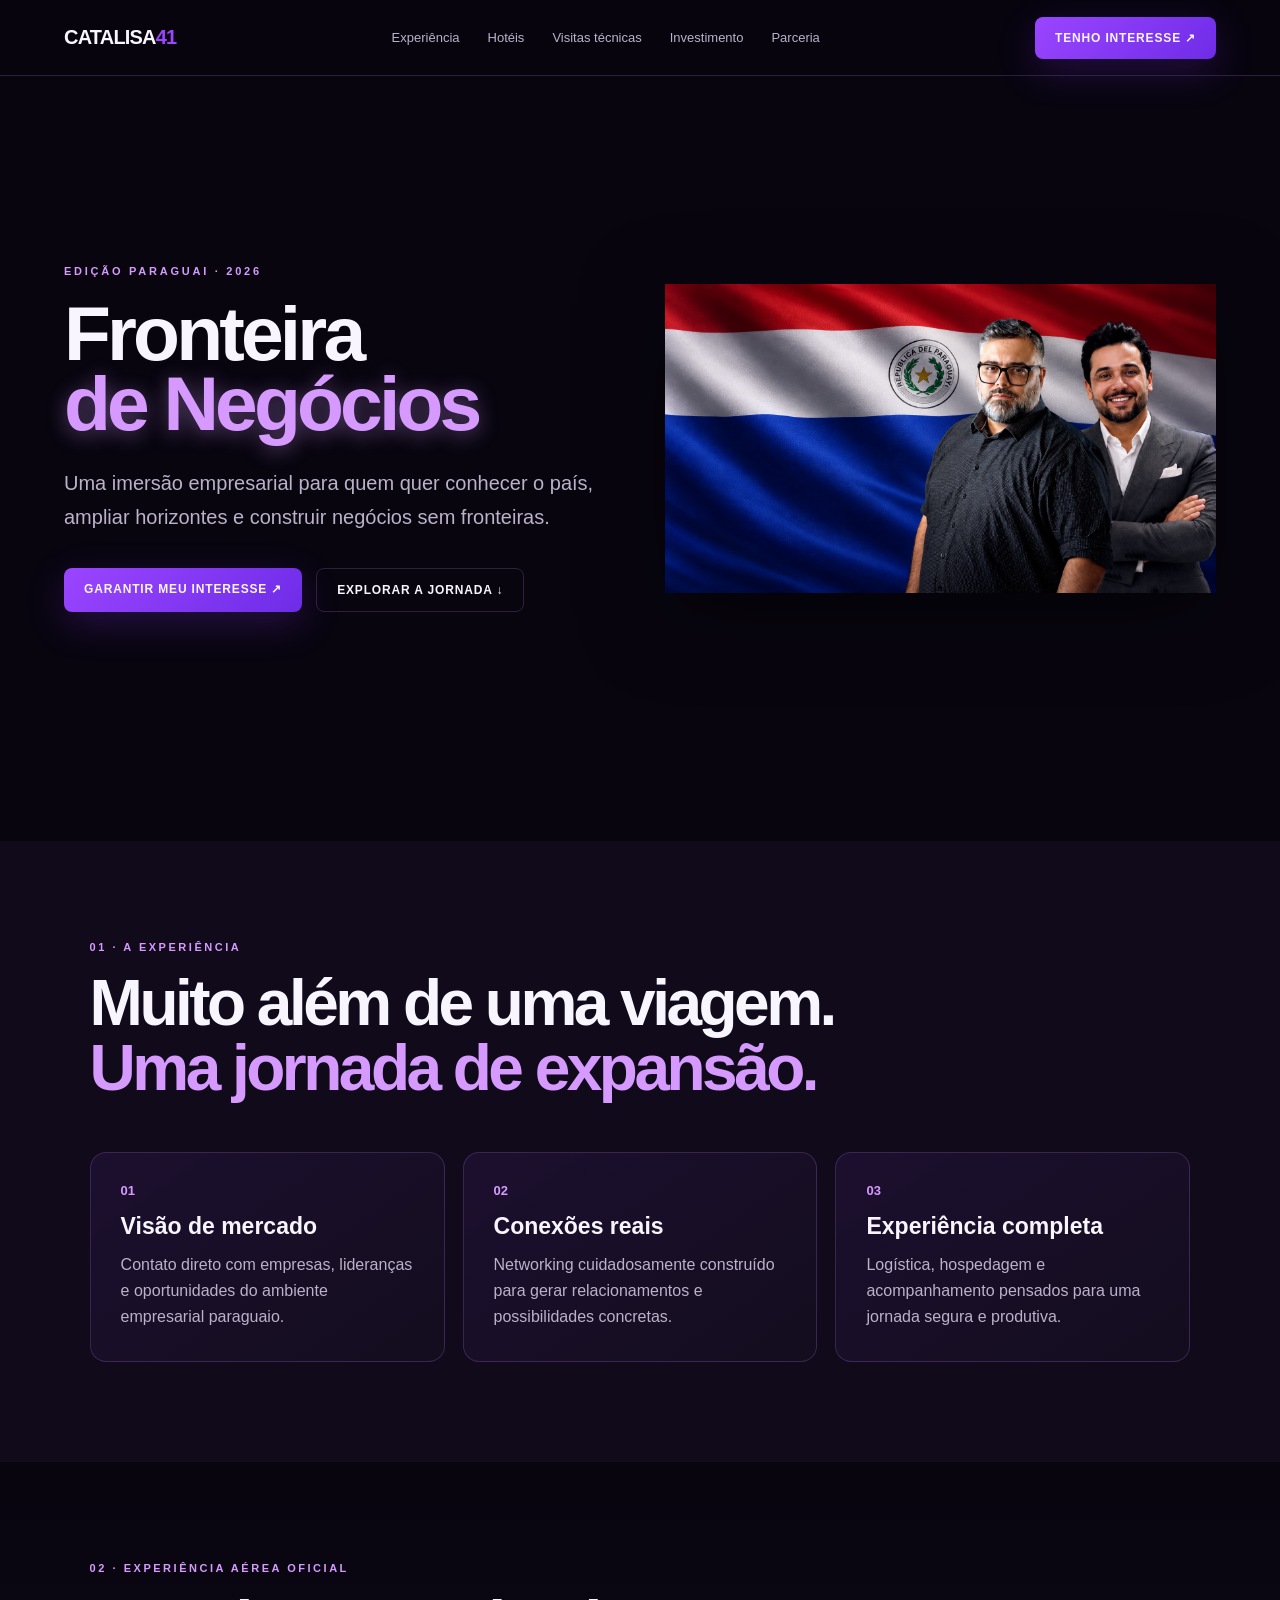
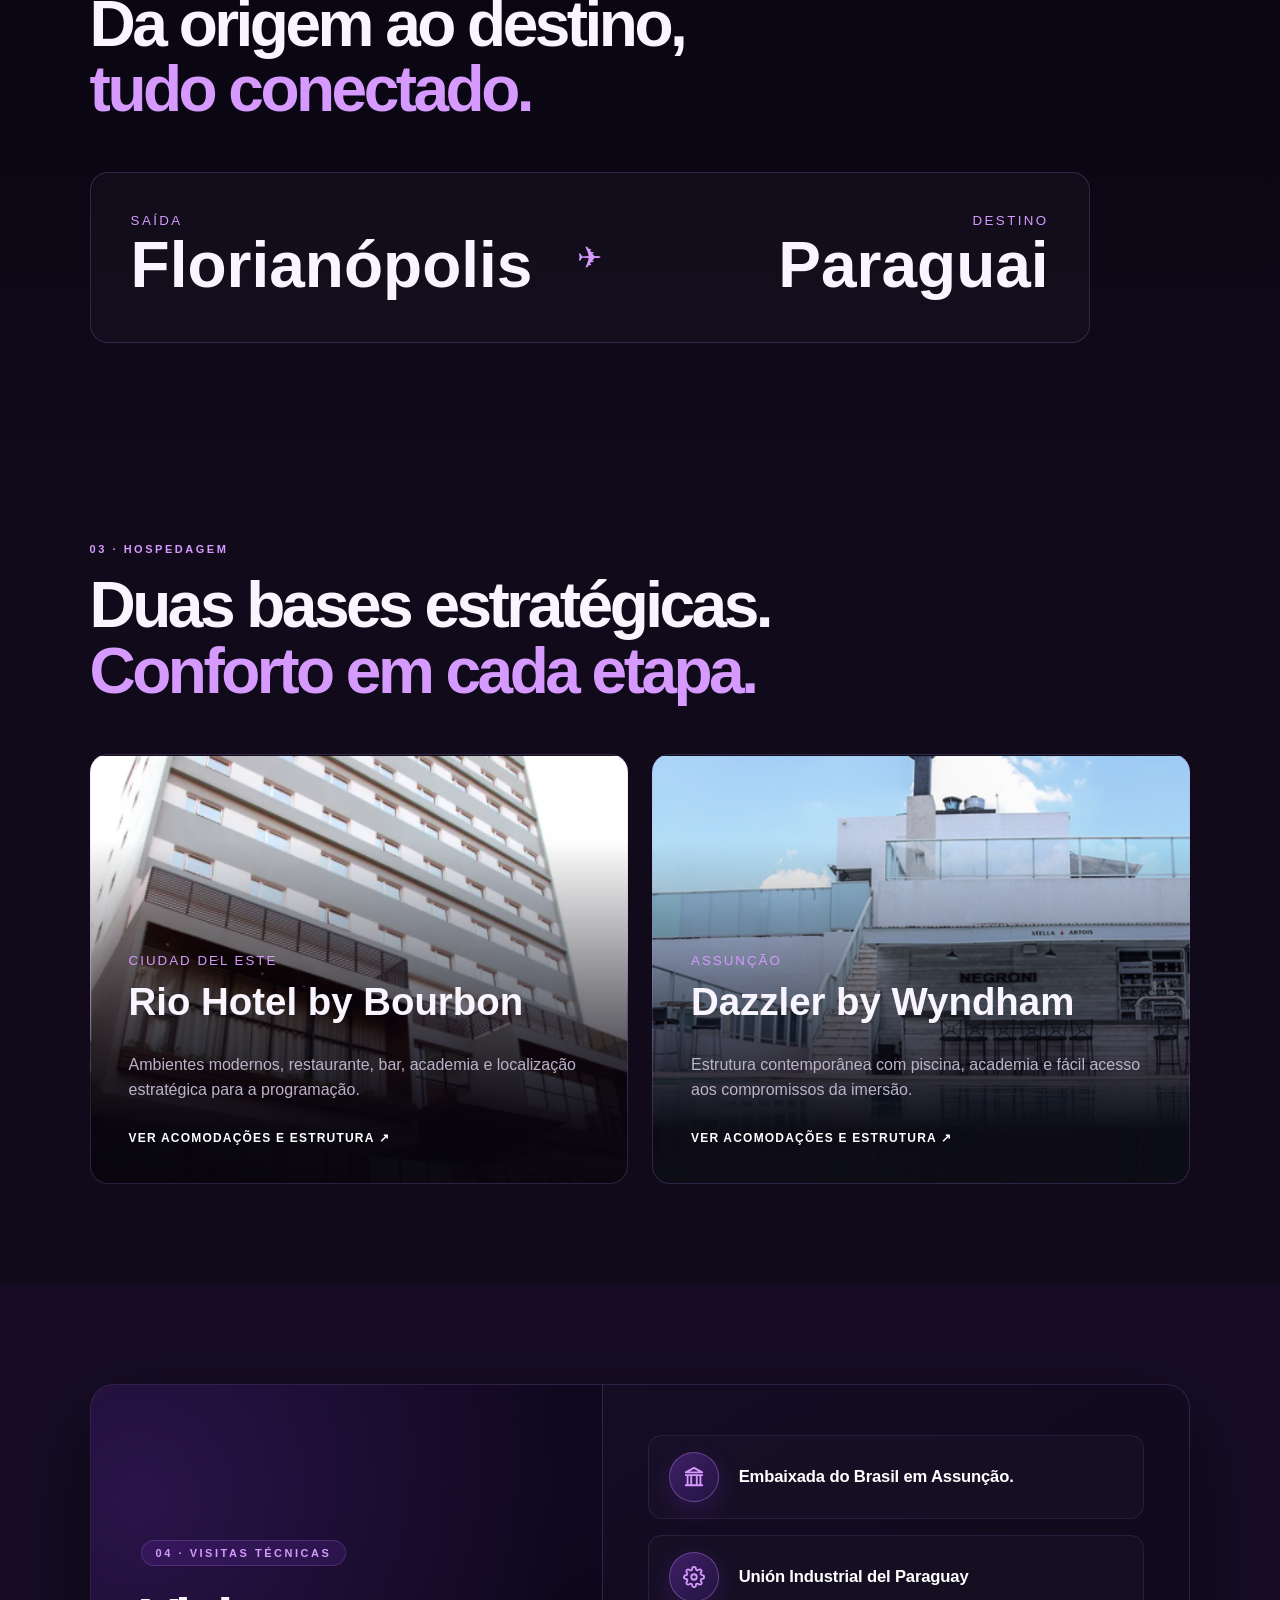
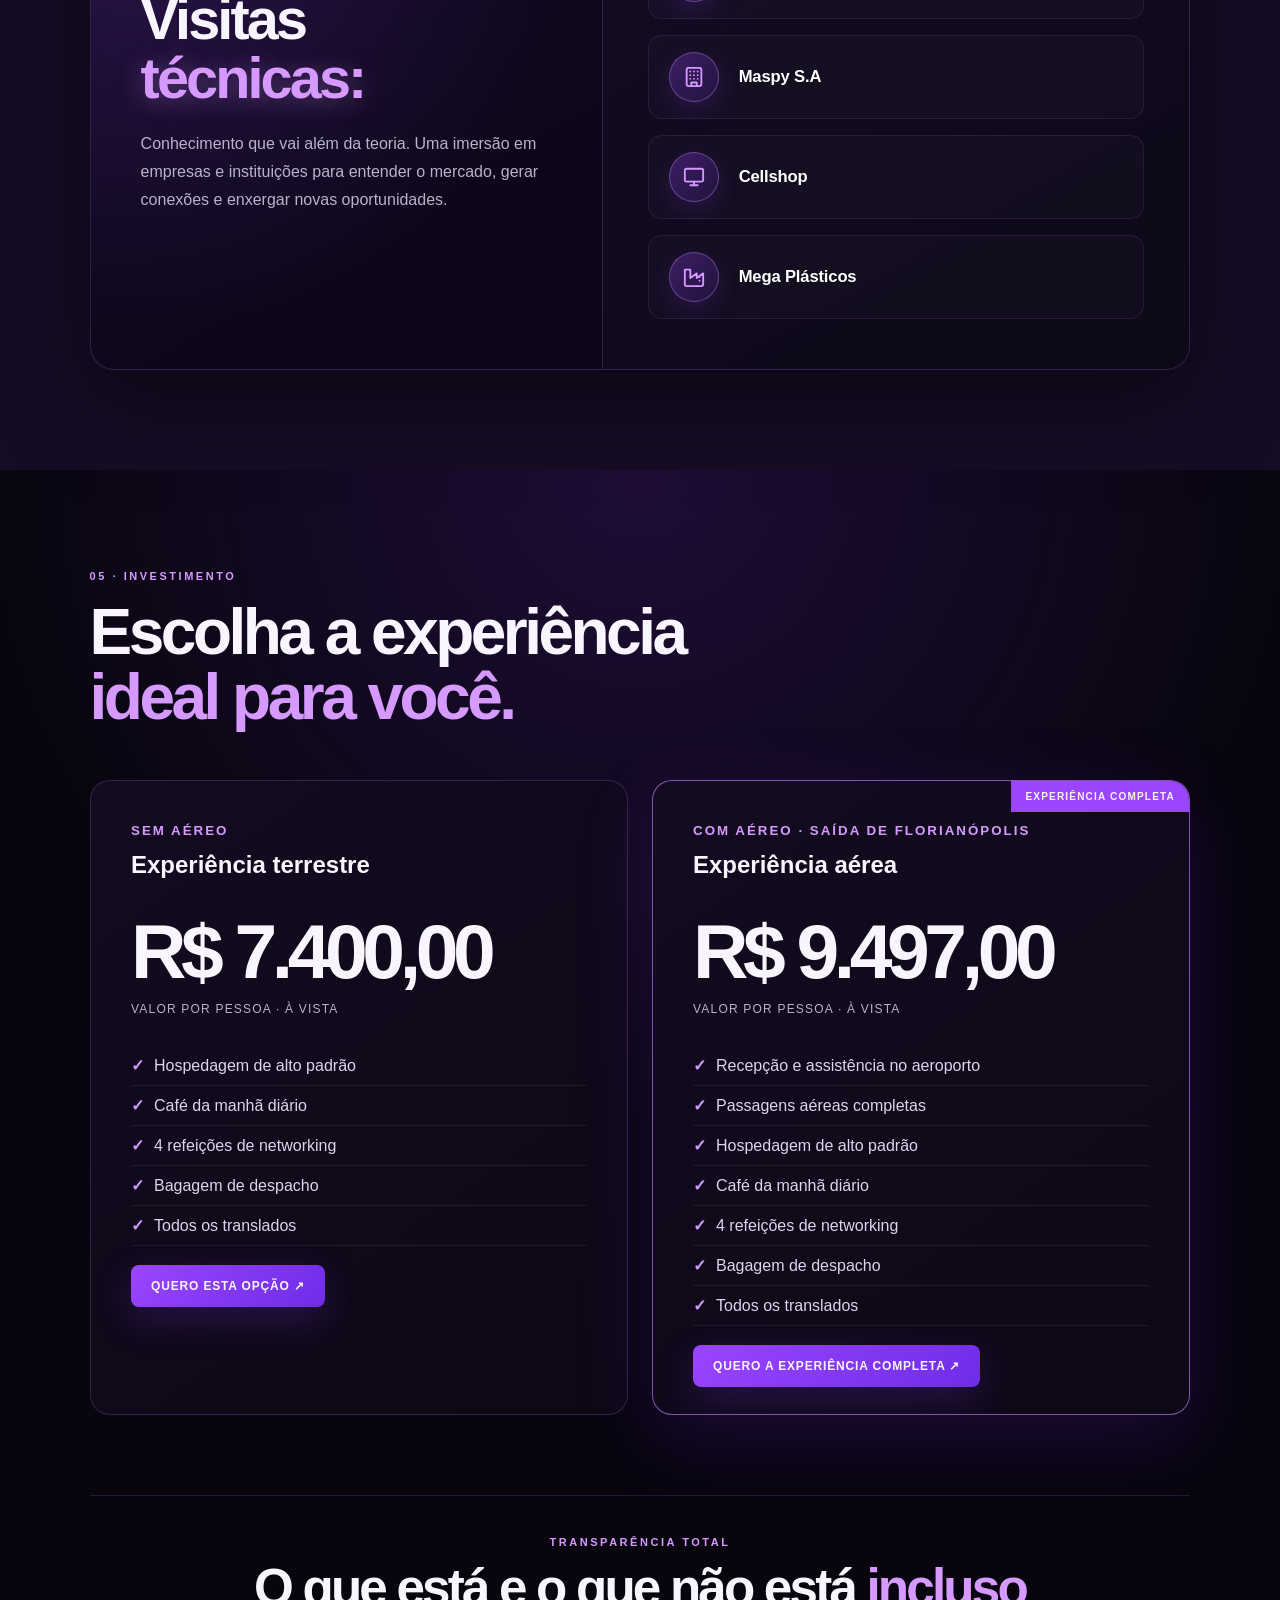
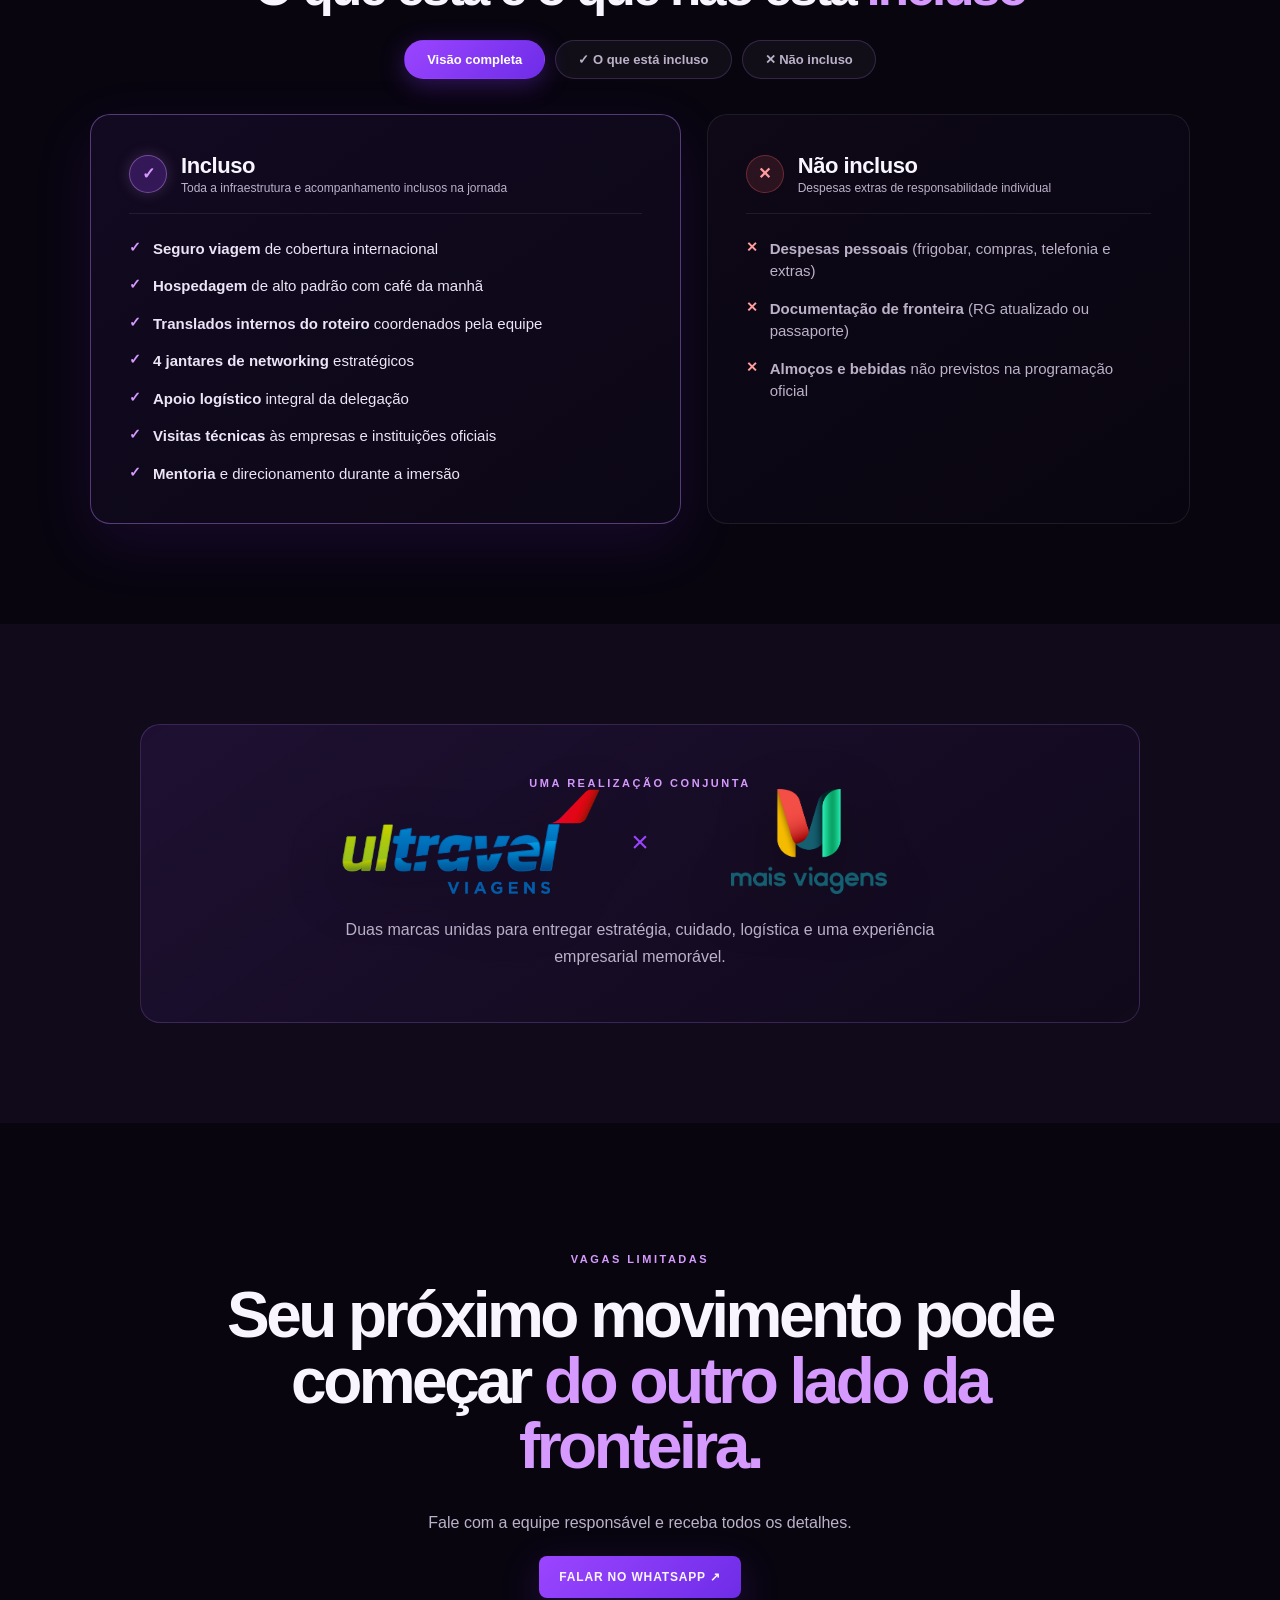
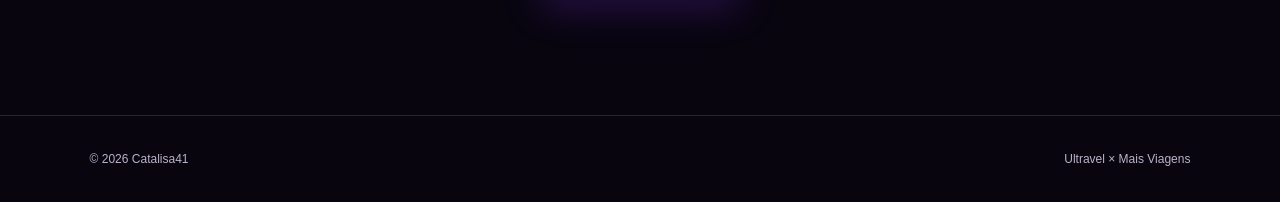
==== commit 04a0e9b0: "Auto-update: 21/09/2026 16:29:51" ====
--- a/index.html
+++ b/index.html
@@ -1,557 +1,341 @@
 <!doctype html>
 <html lang="pt-BR">
 <head>
-  <!-- Google tag (gtag.js) -->
-  <script async src="https://www.googletagmanager.com/gtag/js?id=G-39SQ0ZTCN3"></script>
-  <script>
-    window.dataLayer = window.dataLayer || [];
-    function gtag(){dataLayer.push(arguments);}
-    gtag('js', new Date());
-
-    gtag('config', 'G-39SQ0ZTCN3');
-  </script>
-
-  <meta charset="utf-8">
+  <meta charset="UTF-8">
   <meta name="viewport" content="width=device-width,initial-scale=1">
-  <meta name="theme-color" content="#063f46">
-  <meta name="description" content="Fronteira de Negócios — imersão empresarial no Paraguai, de 16 a 21 de outubro de 2026.">
-  <title>Fronteira de Negócios | Paraguai 2026</title>
-  <link rel="preconnect" href="https://fonts.googleapis.com">
-  <link rel="preconnect" href="https://fonts.gstatic.com" crossorigin>
-  <link href="https://fonts.googleapis.com/css2?family=DM+Sans:wght@400;500;600;700&family=Manrope:wght@500;600;700;800&display=swap" rel="stylesheet">
-  <link rel="icon" type="image/svg+xml" href="data:image/svg+xml,%3Csvg xmlns='http://www.w3.org/2000/svg' viewBox='0 0 64 64'%3E%3Crect width='64' height='64' rx='16' fill='%23063f46'/%3E%3Cpath d='M15 17h35v9H26v7h20v9H26v13H15z' fill='%2386d9e7'/%3E%3C/svg%3E">
-  <link rel="stylesheet" href="styles.css">
-  <link rel="stylesheet" href="experience.css">
-  <link rel="stylesheet" href="gatekeeper.css">
+  <meta name="description" content="Catalisa41 — Fronteira de Negócios. Imersão empresarial no Paraguai 2026.">
+  <meta name="theme-color" content="#08050f">
+  <link rel="icon" type="image/png" href="./favicon.png">
+  <link rel="apple-touch-icon" href="./favicon.png">
+  <title>Catalisa41 | Fronteira de Negócios — Paraguai 2026</title>
+  <script src="./tracking-config.js"></script>
+  <style>
+    :root{--bg:#08050f;--panel:#100a1b;--panel2:#160d25;--violet:#9b45ff;--violet2:#6e2ce7;--pink:#d69aff;--text:#f8f5ff;--muted:#bbb2ca;--line:rgba(190,135,255,.2)}
+    *{box-sizing:border-box}html{scroll-behavior:smooth}body{margin:0;background:var(--bg);color:var(--text);font-family:Inter,Segoe UI,Arial,sans-serif;overflow-x:hidden}a{color:inherit;text-decoration:none}img{max-width:100%;display:block}
+    .nav{height:76px;padding:0 max(22px,5vw);display:flex;align-items:center;justify-content:space-between;background:rgba(8,5,15,.9);border-bottom:1px solid var(--line);position:sticky;top:0;z-index:20;backdrop-filter:blur(15px)}
+    .brand{font-weight:900;letter-spacing:-.04em;font-size:20px}.brand span{color:var(--violet)}.nav-links{display:flex;gap:28px;color:var(--muted);font-size:13px}.nav-cta,.button{background:linear-gradient(135deg,var(--violet),var(--violet2));padding:14px 20px;border-radius:8px;font-size:12px;font-weight:800;letter-spacing:.07em;text-transform:uppercase;box-shadow:0 12px 38px rgba(130,52,235,.24)}
+    .hero-section {display:grid;grid-template-columns:1fr 1fr;align-items:center;gap:50px;max-width:1300px;margin:0 auto;padding:60px max(22px,5vw) 100px;min-height:85vh}
+    .hero-image{position:relative;width:100%;order:2}
+    .hero-image img{width:100%;height:auto;object-fit:contain;filter:drop-shadow(0 20px 40px rgba(0,0,0,0.5))}
+    .hero-copy{position:relative;padding:0;order:1;max-width:600px}
+    .eyebrow{font-size:11px;color:var(--pink);letter-spacing:.25em;text-transform:uppercase;font-weight:800}
+    h1{font-size:clamp(3rem,6vw,5.5rem);line-height:.9;letter-spacing:-.05em;margin:22px 0 28px}h1 span{color:var(--pink);text-shadow: 0 4px 20px rgba(214,154,255,0.4)}
+    .lead{font-size:clamp(16px,1.8vw,20px);line-height:1.7;color:var(--muted)}.hero-actions{display:flex;gap:14px;flex-wrap:wrap;margin-top:34px}.button.secondary{background:transparent;border:1px solid var(--line);box-shadow:none}
+    section{padding:100px max(22px,7vw)}.section-label{color:var(--pink);font-size:11px;letter-spacing:.23em;font-weight:800;text-transform:uppercase}.section-title{font-size:clamp(2.3rem,5vw,4.8rem);letter-spacing:-.055em;line-height:1.02;margin:18px 0 50px}.section-title span{color:var(--pink)}
+    .experience{background:var(--panel)}.feature-grid{display:grid;grid-template-columns:repeat(3,1fr);gap:18px}.feature{padding:30px;border:1px solid var(--line);background:linear-gradient(145deg,rgba(155,69,255,.09),rgba(255,255,255,.015));border-radius:16px}.feature b{display:block;color:var(--pink);font-size:13px;margin-bottom:15px}.feature h3{font-size:23px;margin:0 0 12px}.feature p{color:var(--muted);line-height:1.65;margin:0}
+    .route{background:linear-gradient(180deg,#08050f,#10091a)}.route-card{max-width:1000px;border:1px solid var(--line);border-radius:18px;padding:40px;background:rgba(255,255,255,.025);display:grid;grid-template-columns:1fr auto 1fr;align-items:center;gap:28px}.city small{display:block;color:var(--pink);letter-spacing:.18em}.city strong{font-size:clamp(2rem,5vw,4.5rem)}.city:last-child{text-align:right}.flight{color:var(--pink);font-size:30px}
+    .hotels{background:var(--panel)}.hotel-grid{display:grid;grid-template-columns:1fr 1fr;gap:24px}.hotel{min-height:430px;padding:38px;border-radius:18px;border:1px solid var(--line);background-image:linear-gradient(180deg,transparent 20%,rgba(8,5,15,.96) 88%),var(--hotel-image);background-size:cover;background-position:center;display:flex;flex-direction:column;justify-content:flex-end;cursor:pointer;transition:transform .3s,border-color .3s;position:relative;overflow:hidden}.hotel:hover{transform:translateY(-5px);border-color:rgba(190,123,255,.65)}.hotel small{color:var(--pink);letter-spacing:.15em}.hotel h3{font-size:clamp(1.8rem,3vw,3rem);margin:12px 0}.hotel p{color:var(--muted);line-height:1.6;max-width:540px}.hotel .view{margin-top:12px;color:white;font-size:12px;font-weight:800;letter-spacing:.1em}.gallery{position:fixed;inset:0;background:rgba(3,1,8,.92);z-index:100;display:none;align-items:center;justify-content:center;padding:20px;backdrop-filter:blur(10px)}.gallery.open{display:flex}.gallery-panel{width:min(1000px,96vw);max-height:92vh;overflow:auto;background:#100a1b;border:1px solid var(--line);border-radius:18px;padding:22px}.gallery-head{display:flex;justify-content:space-between;align-items:center;margin-bottom:18px}.gallery-head h3{margin:0;font-size:24px}.gallery-close{border:1px solid var(--line);background:transparent;color:white;width:44px;height:44px;border-radius:50%;cursor:pointer}.gallery-main{width:100%;height:min(62vh,600px);object-fit:contain;background:#05030b;border-radius:12px}.thumbs{display:grid;grid-template-columns:repeat(5,1fr);gap:10px;margin-top:12px}.thumbs button{padding:0;border:2px solid transparent;background:none;border-radius:8px;overflow:hidden;cursor:pointer}.thumbs button.active{border-color:var(--violet)}.thumbs img{width:100%;height:80px;object-fit:cover}
+    .pricing{background:radial-gradient(circle at 50% 0,rgba(142,53,245,.17),transparent 35%),#08050f}.price-grid{display:grid;grid-template-columns:1fr 1fr;gap:24px;max-width:1100px;margin:auto}.price-card{border:1px solid var(--line);background:linear-gradient(145deg,#130b20,#0d0815);border-radius:20px;padding:40px;position:relative;overflow:hidden}.price-card.featured{border-color:rgba(190,123,255,.65);box-shadow:0 25px 80px rgba(118,37,220,.18)}.badge{position:absolute;right:0;top:0;background:var(--violet);font-size:10px;font-weight:900;padding:10px 14px;letter-spacing:.12em}.price-card>small{color:var(--pink);font-weight:800;letter-spacing:.15em}.price-card h3{font-size:24px;margin:12px 0}.price{font-size:clamp(3rem,6vw,5.2rem);font-weight:900;letter-spacing:-.07em;margin:28px 0 6px}.per{color:var(--muted);font-size:12px;text-transform:uppercase;letter-spacing:.1em}.price-card ul{padding:0;list-style:none;margin:30px 0}.price-card li{padding:10px 0;border-bottom:1px solid rgba(255,255,255,.07);color:#ddd5ea}.price-card li:before{content:"✓";color:var(--pink);font-weight:900;margin-right:10px}
+    /* Visitas Tecnicas */
+    .visitas{background:var(--panel2);position:relative}
+    .visitas-box{max-width:1160px;margin:0 auto;border:1px solid var(--line);border-radius:24px;background:linear-gradient(150deg,#120923 0%,#090513 100%);display:grid;grid-template-columns:1fr 1.15fr;box-shadow:0 30px 90px rgba(0,0,0,.5);overflow:hidden;position:relative}
+    .visitas-copy{padding:60px 50px;display:flex;flex-direction:column;justify-content:center;position:relative;background:radial-gradient(circle at 10% 20%,rgba(155,69,255,.18),transparent 65%)}
+    .visitas-copy .section-label{display:inline-block;padding:6px 14px;border:1px solid var(--line);border-radius:30px;margin-bottom:24px;background:rgba(155,69,255,.12);width:fit-content}
+    .visitas-copy h2{font-size:clamp(2.4rem,4.5vw,4.2rem);line-height:1.02;letter-spacing:-.05em;margin:0 0 22px}
+    .visitas-copy h2 span{color:var(--pink);text-shadow:0 4px 25px rgba(214,154,255,.35)}
+    .visitas-copy p{color:var(--muted);font-size:16px;line-height:1.75;margin:0;max-width:440px}
+    .visitas-list-wrap{padding:50px 45px;background:rgba(255,255,255,.015);border-left:1px solid var(--line);display:flex;flex-direction:column;justify-content:center;gap:16px}
+    .visita-item{display:flex;align-items:center;gap:20px;padding:16px 20px;border-radius:14px;background:rgba(255,255,255,.02);border:1px solid rgba(190,135,255,.12);transition:all .3s ease}
+    .visita-item:hover{background:rgba(155,69,255,.1);border-color:rgba(190,135,255,.4);transform:translateX(6px)}
+    .visita-icon{width:50px;height:50px;border-radius:50%;background:linear-gradient(135deg,rgba(155,69,255,.3),rgba(110,44,231,.15));border:1px solid rgba(214,154,255,.35);display:flex;align-items:center;justify-content:center;color:var(--pink);flex-shrink:0;box-shadow:0 8px 24px rgba(130,52,235,.2)}
+    .visita-text{font-size:clamp(15px,1.3vw,18px);font-weight:700;color:#fff;letter-spacing:-.01em}
+    /* Incluso e Nao Incluso */
+    .inclusion-section{margin-top:80px;padding-top:40px;border-top:1px solid rgba(190,135,255,.15)}
+    .inclusion-header{text-align:center;margin-bottom:35px}
+    .inclusion-tabs{display:flex;justify-content:center;gap:10px;margin-top:25px;flex-wrap:wrap}
+    .tab-btn{background:rgba(255,255,255,.04);border:1px solid var(--line);color:var(--muted);padding:11px 22px;border-radius:30px;font-size:13px;font-weight:700;cursor:pointer;transition:all .25s ease;font-family:inherit}
+    .tab-btn:hover{color:#fff;border-color:var(--pink)}
+    .tab-btn.active{background:linear-gradient(135deg,var(--violet),var(--violet2));color:#fff;border-color:transparent;box-shadow:0 6px 25px rgba(130,52,235,.35)}
+    .inclusion-grid{display:grid;grid-template-columns:1.1fr 0.9fr;gap:26px;max-width:1100px;margin:0 auto}
+    .inclusion-card{border-radius:20px;padding:38px;border:1px solid var(--line);position:relative;background:linear-gradient(145deg,#120a21,#0c0716);transition:all .3s ease}
+    .inclusion-card.included{border-color:rgba(190,135,255,.4);box-shadow:0 20px 60px rgba(130,52,235,.12)}
+    .inclusion-card.not-included{border-color:rgba(255,255,255,.08);background:linear-gradient(145deg,#0e0817,#090510)}
+    .inc-card-head{display:flex;align-items:center;gap:14px;margin-bottom:24px;padding-bottom:18px;border-bottom:1px solid rgba(255,255,255,.08)}
+    .inc-badge{width:38px;height:38px;border-radius:50%;display:flex;align-items:center;justify-content:center;font-weight:900;font-size:16px}
+    .inc-badge.check{background:rgba(155,69,255,.25);color:var(--pink);border:1px solid rgba(214,154,255,.4);box-shadow:0 0 15px rgba(214,154,255,.2)}
+    .inc-badge.cross{background:rgba(255,100,100,.12);color:#ff9e9e;border:1px solid rgba(255,100,100,.3)}
+    .inc-title h4{margin:0;font-size:22px;font-weight:800;letter-spacing:-.02em}
+    .inc-title small{color:var(--muted);font-size:12px;display:block;margin-top:2px}
+    .inc-list{list-style:none;padding:0;margin:0;display:flex;flex-direction:column;gap:15px}
+    .inc-list li{display:flex;align-items:flex-start;gap:12px;font-size:15px;color:#ece5f7;line-height:1.5}
+    .inc-list li .bullet{font-weight:900;font-size:14px;line-height:1.4}
+    .inc-list.check-list li .bullet{color:var(--pink)}
+    .inc-list.cross-list li .bullet{color:#ff9e9e}
+    .inc-list.cross-list li{color:var(--muted)}
+    .partners{background:var(--panel);text-align:center}.partner-box{border:1px solid var(--line);border-radius:20px;padding:52px;background:linear-gradient(145deg,rgba(155,69,255,.1),transparent);max-width:1000px;margin:auto}.partner-names{display:flex;justify-content:center;align-items:center;gap:30px}.partner-names img{width:min(260px,34vw);height:105px;object-fit:contain;filter:drop-shadow(0 15px 28px rgba(0,0,0,.3))}.partner-names i{color:var(--violet);font-style:normal;font-size:30px}.partner-box p{color:var(--muted);line-height:1.7;max-width:670px;margin:22px auto 0}
+    .closing{text-align:center;padding-top:130px;padding-bottom:130px}.closing .section-title{max-width:900px;margin:18px auto 35px}.closing p{color:var(--muted);margin-bottom:35px}footer{padding:36px max(22px,7vw);border-top:1px solid var(--line);color:var(--muted);display:flex;justify-content:space-between;font-size:12px}
+    @media(max-width:950px){.hero-section{grid-template-columns:1fr;padding-top:40px;min-height:auto;gap:30px}.hero-image{order:1}.hero-copy{order:2;max-width:100%}.visitas-box{grid-template-columns:1fr}.visitas-list-wrap{border-left:none;border-top:1px solid var(--line);padding:35px 24px}.visitas-copy{padding:40px 24px}.inclusion-grid{grid-template-columns:1fr}}
+    @media(max-width:760px){.nav-links{display:none}.nav{height:68px}.nav-cta{padding:11px 13px;font-size:10px}h1{font-size:3.4rem}.feature-grid,.hotel-grid,.price-grid{grid-template-columns:1fr}.route-card{grid-template-columns:1fr;text-align:left;padding:28px}.city:last-child{text-align:left}.flight{transform:rotate(90deg);width:30px}.price-card{padding:30px 24px}.partner-box{padding:38px 20px}.partner-names{flex-direction:column;gap:14px}section{padding-top:75px;padding-bottom:75px}footer{flex-direction:column;gap:10px}.inclusion-card{padding:28px 20px}.tab-btn{padding:9px 15px;font-size:11px}}
+  </style>
 </head>
 <body>
-  <a class="skip-link" href="#experiencia">Pular para o conteúdo</a>
-  <div class="intro" aria-hidden="true"><div class="intro-mark"><span>F</span><b>ATRAVESSE</b></div><div class="intro-line"></div></div>
-  <div class="reading-progress" aria-hidden="true"></div>
-  <div class="cursor-glow" aria-hidden="true"></div>
-  <header class="nav" id="top">
-    <a class="brand" href="#top" aria-label="Fronteira de Negócios — início"><span>F</span><b>FRONTEIRA</b><small>DE NEGÓCIOS</small></a>
-    <nav aria-label="Navegação principal">
-      <a href="#experiencia">Experiência</a><a href="#hospedagem">Hospedagem</a><a href="#visitas">Visitas Técnicas</a><a href="#investimento">Investimento</a>
-    </nav>
-    <div class="nav-actions">
-      <a class="nav-whatsapp" href="https://wa.me/5511911083333?text=Ol%C3%A1%2C%20gostaria%20de%20falar%20com%20a%20equipe%20da%20imers%C3%A3o%20Fronteira%20de%20Neg%C3%B3cios" target="_blank" rel="noopener noreferrer" aria-label="Atendimento via WhatsApp (11) 91108-3333">
-        <svg viewBox="0 0 24 24" width="15" height="15" fill="currentColor" aria-hidden="true"><path d="M.057 24l1.687-6.163c-1.041-1.804-1.588-3.849-1.587-5.946.003-6.556 5.338-11.891 11.893-11.891 3.181.001 6.167 1.24 8.413 3.488 2.245 2.248 3.481 5.236 3.48 8.414-.003 6.557-5.338 11.892-11.893 11.892-1.99-.001-3.951-.5-5.688-1.448l-6.305 1.654zm6.597-3.807c1.676.995 3.276 1.591 5.392 1.592 5.448 0 9.886-4.434 9.889-9.885.002-5.462-4.415-9.89-9.881-9.892-5.452 0-9.887 4.434-9.889 9.884-.001 2.225.651 3.891 1.746 5.634l-.999 3.648 3.742-.981zm11.387-5.464c-.074-.124-.272-.198-.57-.347-.297-.149-1.758-.868-2.031-.967-.272-.099-.47-.149-.669.149-.198.297-.768.967-.941 1.165-.173.198-.347.223-.644.074-.297-.149-1.255-.462-2.39-1.475-.883-.788-1.48-1.761-1.653-2.059-.173-.297-.018-.458.13-.606.134-.133.297-.347.446-.521.151-.172.2-.296.3-.495.099-.198.05-.372-.025-.521-.075-.148-.669-1.611-.916-2.206-.242-.579-.487-.501-.669-.51l-.57-.01c-.198 0-.52.074-.792.372s-1.04 1.016-1.04 2.479 1.065 2.876 1.213 3.074c.149.198 2.095 3.2 5.076 4.487.709.306 1.263.489 1.694.626.712.226 1.36.194 1.872.118.571-.085 1.758-.719 2.006-1.413.248-.695.248-1.29.173-1.414z"/></svg>
-        <span>WhatsApp</span>
-      </a>
-      <a class="nav-cta" href="#investimento">Quero participar</a>
+  <header class="nav">
+    <a class="brand" href="#inicio">CATALISA<span>41</span></a>
+    <nav class="nav-links"><a href="#experiencia">Experiência</a><a href="#hoteis">Hotéis</a><a href="#visitas">Visitas técnicas</a><a href="#investimento">Investimento</a><a href="#parceria">Parceria</a></nav>
+    <a class="nav-cta track-contact" href="https://wa.me/5511911083333?text=Olá!%20Quero%20saber%20mais%20sobre%20a%20Fronteira%20de%20Negócios." target="_blank" rel="noopener">Tenho interesse ↗</a>
+  </header>
+
+  <main id="inicio">
+    <div class="hero-section">
+      <div class="hero-image" aria-label="Anfitriões da Fronteira de Negócios">
+        <img src="./hero-catalisa41.png" alt="Anfitriões diante da bandeira do Paraguai">
+      </div>
+      <section class="hero-copy">
+        <div class="eyebrow">Edição Paraguai · 2026</div>
+        <h1>Fronteira<br><span>de Negócios</span></h1>
+        <p class="lead">Uma imersão empresarial para quem quer conhecer o país, ampliar horizontes e construir negócios sem fronteiras.</p>
+        <div class="hero-actions">
+          <a class="button track-contact" href="https://wa.me/5511911083333?text=Olá!%20Quero%20garantir%20meu%20interesse%20na%20Fronteira%20de%20Negócios." target="_blank" rel="noopener">Garantir meu interesse ↗</a>
+          <a class="button secondary" href="#experiencia">Explorar a jornada ↓</a>
+        </div>
+      </section>
     </div>
-  </header>
-
-  <main>
-    <section class="hero">
-      <div class="hero-noise"></div>
-      <div class="hero-word" aria-hidden="true">FRONTEIRA</div>
-      <div class="coordinates" aria-hidden="true">25°30′S&nbsp;&nbsp;54°36′W</div>
-      <div class="hero-copy reveal">
-        <div class="eyebrow"><span></span> 16—21 OUT 2026 · PARAGUAI</div>
-        <h1>Seu próximo<br>movimento.<br><em>Sem fronteiras.</em></h1>
-        <p>Uma imersão empresarial para enxergar mercados de perto, gerar conexões relevantes e transformar oportunidades em movimento.</p>
-        <div class="hero-actions">
-          <a class="button primary" href="#experiencia">Conheça a imersão</a>
-          <a class="text-link" href="#investimento">Ver investimento <span>↗</span></a>
-          <a class="hero-whatsapp-btn" href="https://wa.me/5511911083333?text=Ol%C3%A1%2C%20estava%20visualizando%20a%20imers%C3%A3o%20Fronteira%20de%20Neg%C3%B3cios%20Paraguai%202026%20e%20gostaria%20de%20tirar%20d%C3%BAvidas" target="_blank" rel="noopener noreferrer" aria-label="Tirar dúvidas no WhatsApp">
-            <svg viewBox="0 0 24 24" width="16" height="16" fill="currentColor" aria-hidden="true"><path d="M.057 24l1.687-6.163c-1.041-1.804-1.588-3.849-1.587-5.946.003-6.556 5.338-11.891 11.893-11.891 3.181.001 6.167 1.24 8.413 3.488 2.245 2.248 3.481 5.236 3.48 8.414-.003 6.557-5.338 11.892-11.893 11.892-1.99-.001-3.951-.5-5.688-1.448l-6.305 1.654zm6.597-3.807c1.676.995 3.276 1.591 5.392 1.592 5.448 0 9.886-4.434 9.889-9.885.002-5.462-4.415-9.89-9.881-9.892-5.452 0-9.887 4.434-9.889 9.884-.001 2.225.651 3.891 1.746 5.634l-.999 3.648 3.742-.981zm11.387-5.464c-.074-.124-.272-.198-.57-.347-.297-.149-1.758-.868-2.031-.967-.272-.099-.47-.149-.669.149-.198.297-.768.967-.941 1.165-.173.198-.347.223-.644.074-.297-.149-1.255-.462-2.39-1.475-.883-.788-1.48-1.761-1.653-2.059-.173-.297-.018-.458.13-.606.134-.133.297-.347.446-.521.151-.172.2-.296.3-.495.099-.198.05-.372-.025-.521-.075-.148-.669-1.611-.916-2.206-.242-.579-.487-.501-.669-.51l-.57-.01c-.198 0-.52.074-.792.372s-1.04 1.016-1.04 2.479 1.065 2.876 1.213 3.074c.149.198 2.095 3.2 5.076 4.487.709.306 1.263.489 1.694.626.712.226 1.36.194 1.872.118.571-.085 1.758-.719 2.006-1.413.248-.695.248-1.29.173-1.414z"/></svg>
-            <span>Tirar dúvidas no WhatsApp ↗</span>
-          </a>
-        </div>
-        <div class="hero-proof"><strong>6 dias</strong><i></i><strong>2 cidades</strong><i></i><strong>experiências reais</strong></div>
-      </div>
-      <div class="hero-visual reveal delay">
-        <div class="portal-shell"><span class="portal-label">PASSAPORTE PARA NOVOS MERCADOS</span><div class="portrait-frame"><img src="assets/mentor.jpeg" alt="Anfitrião da imersão Fronteira de Negócios"></div><div class="passport-stamp"><b>PARAGUAI</b><span>16 · 10 · 26</span></div></div>
-        <div class="orbit orbit-one"></div><div class="orbit orbit-two"></div>
-        <div class="floating-card"><span>IMERSÃO</span><strong>Paraguai<br>2026</strong></div>
-      </div>
-      <a class="scroll-cue" href="#experiencia" aria-label="Rolar para a experiência"><span></span> DESCUBRA</a>
-    </section>
-
-    <div class="ticker" aria-hidden="true"><div>ESTRATÉGIA <span>✦</span> CONEXÃO <span>✦</span> MERCADO <span>✦</span> EXPERIÊNCIA <span>✦</span> ESTRATÉGIA <span>✦</span> CONEXÃO <span>✦</span> MERCADO <span>✦</span> EXPERIÊNCIA <span>✦</span></div></div>
-
-    <section class="manifesto" id="experiencia">
-      <div class="section-index">01 · A EXPERIÊNCIA</div>
-      <div class="manifesto-copy reveal"><p class="kicker">Muito além de uma viagem empresarial</p><h2>Veja como negócios acontecem <span>do outro lado da fronteira.</span></h2></div>
-      <p class="manifesto-body reveal">Uma agenda desenhada para quem quer compreender o mercado paraguaio por dentro: visitas técnicas, conversas estratégicas, gastronomia e networking em ambientes que aproximam pessoas e ideias.</p>
-      <div class="stats reveal"><div><b>4</b><span>refeições de<br>networking</span></div><div><b>4</b><span>visitas<br>técnicas</span></div><div><b>2</b><span>bases<br>estratégicas</span></div><div><b>1</b><span>nova visão<br>de mercado</span></div></div>
-    </section>
-
-    <section class="crossing" aria-label="A jornada da imersão">
-      <div class="crossing-pin">
-        <div class="crossing-copy">
-          <span class="chapter-count">A JORNADA / 03 ATOS</span>
-          <h2>Uma travessia que muda<br><em>o seu ponto de vista.</em></h2>
-          <p id="chapterText">Você sai do lugar conhecido para observar novos modelos, novas relações e novas possibilidades.</p>
-          <div class="chapter-controls" aria-label="Capítulos da jornada"><button type="button" data-chapter="0" aria-pressed="true">01 <span>Descobrir</span></button><button type="button" data-chapter="1" aria-pressed="false">02 <span>Conectar</span></button><button type="button" data-chapter="2" aria-pressed="false">03 <span>Expandir</span></button></div>
-        </div>
-        <div class="crossing-stage" aria-hidden="true">
-          <div class="stage-grid"></div>
-          <div class="country country-br"><small>ORIGEM</small><b>BRASIL</b></div>
-          <div class="border-line"><span></span><i></i></div>
-          <div class="country country-py"><small>DESTINO</small><b>PARAGUAI</b></div>
-          <div class="stage-marker"><b>F</b><span>01</span></div>
-        </div>
-      </div>
-      <div class="chapter" data-step="01" data-copy="Você sai do lugar conhecido para observar novos modelos, novas relações e novas possibilidades."></div>
-      <div class="chapter" data-step="02" data-copy="No caminho, encontros qualificados transformam informação em repertório e contatos em conexões reais."></div>
-      <div class="chapter" data-step="03" data-copy="Você volta com referências práticas, visão ampliada e caminhos concretos para os próximos negócios."></div>
-    </section>
-
-
-
-    <section class="stays" id="hospedagem">
-      <!-- Decoração de ondas fluidas teal nos cantos -->
-      <div class="stays-decor stays-decor-tl" aria-hidden="true">
-        <svg viewBox="0 0 600 400" fill="none" xmlns="http://www.w3.org/2000/svg">
-          <path d="M-50 -50 C 180 50, 100 260, -50 340 Z" fill="url(#tealWave1)" opacity="0.4"/>
-          <path d="M-50 -50 C 290 -10, 240 180, -50 250 Z" fill="url(#tealWave2)" opacity="0.65"/>
-          <path d="M-50 -50 C 370 -50, 330 90, -50 170 Z" fill="url(#tealWave3)" opacity="0.85"/>
-          <defs>
-            <linearGradient id="tealWave1" x1="0%" y1="0%" x2="100%" y2="100%">
-              <stop offset="0%" stop-color="#042a30"/>
-              <stop offset="100%" stop-color="#196b78"/>
-            </linearGradient>
-            <linearGradient id="tealWave2" x1="0%" y1="0%" x2="100%" y2="100%">
-              <stop offset="0%" stop-color="#063f46"/>
-              <stop offset="100%" stop-color="#248796"/>
-            </linearGradient>
-            <linearGradient id="tealWave3" x1="0%" y1="0%" x2="100%" y2="100%">
-              <stop offset="0%" stop-color="#074852"/>
-              <stop offset="100%" stop-color="#115c67"/>
-            </linearGradient>
-          </defs>
-        </svg>
-      </div>
-      <div class="stays-decor stays-decor-br" aria-hidden="true">
-        <svg viewBox="0 0 600 400" fill="none" xmlns="http://www.w3.org/2000/svg">
-          <path d="M650 450 C 420 350, 500 140, 650 60 Z" fill="url(#tealWaveBr1)" opacity="0.4"/>
-          <path d="M650 450 C 310 410, 360 220, 650 150 Z" fill="url(#tealWaveBr2)" opacity="0.65"/>
-          <path d="M650 450 C 230 450, 270 310, 650 230 Z" fill="url(#tealWaveBr3)" opacity="0.85"/>
-          <defs>
-            <linearGradient id="tealWaveBr1" x1="100%" y1="100%" x2="0%" y2="0%">
-              <stop offset="0%" stop-color="#042a30"/>
-              <stop offset="100%" stop-color="#196b78"/>
-            </linearGradient>
-            <linearGradient id="tealWaveBr2" x1="100%" y1="100%" x2="0%" y2="0%">
-              <stop offset="0%" stop-color="#063f46"/>
-              <stop offset="100%" stop-color="#248796"/>
-            </linearGradient>
-            <linearGradient id="tealWaveBr3" x1="100%" y1="100%" x2="0%" y2="0%">
-              <stop offset="0%" stop-color="#074852"/>
-              <stop offset="100%" stop-color="#115c67"/>
-            </linearGradient>
-          </defs>
-        </svg>
-      </div>
-
-      <div class="stays-heading reveal">
-        <div class="section-index">02 · SUAS BASES</div>
-        <h2>Suas bases de conforto e estratégia</h2>
-      </div>
-
-      <div class="stays-grid">
-        <!-- Hotel 1: Rio Hotel by Bourbon -->
-        <article class="stay-capsule-card reveal">
-          <div class="stay-capsule">
-            <header class="capsule-header">
-              <h3>Rio Hotel by<br>Bourbon</h3>
-            </header>
-            <div class="stay-image">
-              <img src="assets/rio-hotel.jpg" alt="Fachada do Rio Hotel by Bourbon" loading="lazy">
-            </div>
-            <footer class="capsule-footer">
-              <span>CIUDAD DEL ESTE</span>
-            </footer>
-          </div>
-          <ul class="stay-features">
-            <li>Acesso facilitado aos polos comerciais.</li>
-            <li>Ambientes modernos e áreas funcionais.</li>
-            <li>Restaurantes, bar e academia.</li>
-            <li>A base perfeita para a programação principal.</li>
-          </ul>
+
+    <section class="experience" id="experiencia">
+      <div class="section-label">01 · A experiência</div>
+      <h2 class="section-title">Muito além de uma viagem.<br><span>Uma jornada de expansão.</span></h2>
+      <div class="feature-grid">
+        <article class="feature"><b>01</b><h3>Visão de mercado</h3><p>Contato direto com empresas, lideranças e oportunidades do ambiente empresarial paraguaio.</p></article>
+        <article class="feature"><b>02</b><h3>Conexões reais</h3><p>Networking cuidadosamente construído para gerar relacionamentos e possibilidades concretas.</p></article>
+        <article class="feature"><b>03</b><h3>Experiência completa</h3><p>Logística, hospedagem e acompanhamento pensados para uma jornada segura e produtiva.</p></article>
+      </div>
+    </section>
+
+    <section class="route">
+      <div class="section-label">02 · Experiência aérea oficial</div>
+      <h2 class="section-title">Da origem ao destino,<br><span>tudo conectado.</span></h2>
+      <div class="route-card"><div class="city"><small>SAÍDA</small><strong>Florianópolis</strong></div><div class="flight">✈</div><div class="city"><small>DESTINO</small><strong>Paraguai</strong></div></div>
+    </section>
+
+    <section class="hotels" id="hoteis">
+      <div class="section-label">03 · Hospedagem</div>
+      <h2 class="section-title">Duas bases estratégicas.<br><span>Conforto em cada etapa.</span></h2>
+      <div class="hotel-grid">
+        <article class="hotel" role="button" tabindex="0" data-gallery="rio" style="--hotel-image:url('./hotels/rio/fachada.png')"><small>CIUDAD DEL ESTE</small><h3>Rio Hotel by Bourbon</h3><p>Ambientes modernos, restaurante, bar, academia e localização estratégica para a programação.</p><span class="view">VER ACOMODAÇÕES E ESTRUTURA ↗</span></article>
+        <article class="hotel" role="button" tabindex="0" data-gallery="dazzler" style="--hotel-image:url('./hotels/dazzler/piscina.png')"><small>ASSUNÇÃO</small><h3>Dazzler by Wyndham</h3><p>Estrutura contemporânea com piscina, academia e fácil acesso aos compromissos da imersão.</p><span class="view">VER ACOMODAÇÕES E ESTRUTURA ↗</span></article>
+      </div>
+    </section>
+
+    <section class="visitas" id="visitas">
+      <div class="visitas-box">
+        <div class="visitas-copy">
+          <div class="section-label">04 · VISITAS TÉCNICAS</div>
+          <h2>Visitas<br><span>técnicas:</span></h2>
+          <p>Conhecimento que vai além da teoria. Uma imersão em empresas e instituições para entender o mercado, gerar conexões e enxergar novas oportunidades.</p>
+        </div>
+        <div class="visitas-list-wrap">
+          <div class="visita-item">
+            <div class="visita-icon">
+              <svg width="22" height="22" viewBox="0 0 24 24" fill="none" stroke="currentColor" stroke-width="2" stroke-linecap="round" stroke-linejoin="round"><path d="M3 21h18M3 10h18M5 10v11M9 10v11M15 10v11M19 10v11M12 2l9 5H3l9-5z"/></svg>
+            </div>
+            <span class="visita-text">Embaixada do Brasil em Assunção.</span>
+          </div>
+          <div class="visita-item">
+            <div class="visita-icon">
+              <svg width="22" height="22" viewBox="0 0 24 24" fill="none" stroke="currentColor" stroke-width="2" stroke-linecap="round" stroke-linejoin="round"><circle cx="12" cy="12" r="3"/><path d="M19.4 15a1.65 1.65 0 0 0 .33 1.82l.06.06a2 2 0 0 1 0 2.83 2 2 0 0 1-2.83 0l-.06-.06a1.65 1.65 0 0 0-1.82-.33 1.65 1.65 0 0 0-1 1.51V21a2 2 0 0 1-2 2 2 2 0 0 1-2-2v-.09A1.65 1.65 0 0 0 9 19.4a1.65 1.65 0 0 0-1.82.33l-.06.06a2 2 0 0 1-2.83 0 2 2 0 0 1 0-2.83l.06-.06a1.65 1.65 0 0 0 .33-1.82 1.65 1.65 0 0 0-1.51-1H3a2 2 0 0 1-2-2 2 2 0 0 1 2-2h.09A1.65 1.65 0 0 0 4.6 9a1.65 1.65 0 0 0-.33-1.82l-.06-.06a2 2 0 0 1 0-2.83 2 2 0 0 1 2.83 0l.06.06a1.65 1.65 0 0 0 1.82.33H9a1.65 1.65 0 0 0 1-1.51V3a2 2 0 0 1 2-2 2 2 0 0 1 2 2v.09a1.65 1.65 0 0 0 1 1.51 1.65 1.65 0 0 0 1.82-.33l.06-.06a2 2 0 0 1 2.83 0 2 2 0 0 1 0 2.83l-.06.06a1.65 1.65 0 0 0-.33 1.82V9a1.65 1.65 0 0 0 1.51 1H21a2 2 0 0 1 2 2 2 2 0 0 1-2 2h-.09a1.65 1.65 0 0 0-1.51 1z"/></svg>
+            </div>
+            <span class="visita-text">Unión Industrial del Paraguay</span>
+          </div>
+          <div class="visita-item">
+            <div class="visita-icon">
+              <svg width="22" height="22" viewBox="0 0 24 24" fill="none" stroke="currentColor" stroke-width="2" stroke-linecap="round" stroke-linejoin="round"><rect x="4" y="2" width="16" height="20" rx="2" ry="2"/><path d="M9 22v-4h6v4M8 6h.01M16 6h.01M12 6h.01M12 10h.01M12 14h.01M16 10h.01M16 14h.01M8 10h.01M8 14h.01"/></svg>
+            </div>
+            <span class="visita-text">Maspy S.A</span>
+          </div>
+          <div class="visita-item">
+            <div class="visita-icon">
+              <svg width="22" height="22" viewBox="0 0 24 24" fill="none" stroke="currentColor" stroke-width="2" stroke-linecap="round" stroke-linejoin="round"><rect x="2" y="3" width="20" height="14" rx="2" ry="2"/><line x1="8" y1="21" x2="16" y2="21"/><line x1="12" y1="17" x2="12" y2="21"/></svg>
+            </div>
+            <span class="visita-text">Cellshop</span>
+          </div>
+          <div class="visita-item">
+            <div class="visita-icon">
+              <svg width="22" height="22" viewBox="0 0 24 24" fill="none" stroke="currentColor" stroke-width="2" stroke-linecap="round" stroke-linejoin="round"><path d="M2 20a2 2 0 0 0 2 2h16a2 2 0 0 0 2-2V8l-7 5V8l-7 5V4H2v16z"/><path d="M18 16h.01M18 12h.01"/></svg>
+            </div>
+            <span class="visita-text">Mega Plásticos</span>
+          </div>
+        </div>
+      </div>
+    </section>
+
+    <section class="pricing" id="investimento">
+      <div class="section-label">05 · Investimento</div>
+      <h2 class="section-title">Escolha a experiência<br><span>ideal para você.</span></h2>
+      <div class="price-grid">
+        <article class="price-card">
+          <small>SEM AÉREO</small><h3>Experiência terrestre</h3><div class="price">R$ 7.400,00</div><div class="per">Valor por pessoa · à vista</div>
+          <ul><li>Hospedagem de alto padrão</li><li>Café da manhã diário</li><li>4 refeições de networking</li><li>Bagagem de despacho</li><li>Todos os translados</li></ul>
+          <a class="button track-contact" href="https://wa.me/5511911083333?text=Olá!%20Tenho%20interesse%20na%20opção%20sem%20aéreo%20de%20R$%207.400,00." target="_blank" rel="noopener">Quero esta opção ↗</a>
         </article>
-
-        <!-- Hotel 2: Dazzler by Wyndham -->
-        <article class="stay-capsule-card reveal">
-          <div class="stay-capsule">
-            <header class="capsule-header">
-              <h3>Dazzler by<br>Wyndham</h3>
-            </header>
-            <div class="stay-image">
-              <img src="assets/dazzler.jpg" alt="Fachada noturna do Dazzler by Wyndham" loading="lazy">
-            </div>
-            <footer class="capsule-footer">
-              <span>ASSUNÇÃO</span>
-            </footer>
-          </div>
-          <ul class="stay-features">
-            <li>Infraestrutura contemporânea e sofisticada.</li>
-            <li>Piscina, academia e alta conectividade.</li>
-            <li>Proximidade aos compromissos e a gastronomia.</li>
-            <li>O refúgio ideal na capital paraguaia.</li>
-          </ul>
+        <article class="price-card featured">
+          <div class="badge">EXPERIÊNCIA COMPLETA</div><small>COM AÉREO · SAÍDA DE FLORIANÓPOLIS</small><h3>Experiência aérea</h3><div class="price">R$ 9.497,00</div><div class="per">Valor por pessoa · à vista</div>
+          <ul><li>Recepção e assistência no aeroporto</li><li>Passagens aéreas completas</li><li>Hospedagem de alto padrão</li><li>Café da manhã diário</li><li>4 refeições de networking</li><li>Bagagem de despacho</li><li>Todos os translados</li></ul>
+          <a class="button track-contact" href="https://wa.me/5511911083333?text=Olá!%20Tenho%20interesse%20na%20opção%20com%20aéreo%20de%20R$%209.497,00." target="_blank" rel="noopener">Quero a experiência completa ↗</a>
         </article>
       </div>
-    </section>
-
-    <section class="networking">
-      <!-- Decoração geométrica facetada no canto inferior esquerdo -->
-      <div class="networking-decor-bl" aria-hidden="true">
-        <svg viewBox="0 0 220 220" fill="none" xmlns="http://www.w3.org/2000/svg">
-          <polygon points="0,220 0,60 160,220" fill="url(#netFacet1)" opacity="0.3"/>
-          <polygon points="0,220 0,120 100,220" fill="url(#netFacet2)" opacity="0.5"/>
-          <defs>
-            <linearGradient id="netFacet1" x1="0%" y1="0%" x2="100%" y2="100%">
-              <stop offset="0%" stop-color="#ffffff"/>
-              <stop offset="100%" stop-color="#2a7784"/>
-            </linearGradient>
-            <linearGradient id="netFacet2" x1="0%" y1="0%" x2="100%" y2="100%">
-              <stop offset="0%" stop-color="#ffffff"/>
-              <stop offset="100%" stop-color="#144d56"/>
-            </linearGradient>
-          </defs>
-        </svg>
-      </div>
-
-      <div class="networking-head reveal">
-        <div class="section-index">03 · CONEXÕES À MESA</div>
-        <h2>Conexões à mesa: Gastronomia e Networking</h2>
-      </div>
-
-      <div class="food-quad-grid reveal">
-        <!-- Linha Superior 1: Sax Palace (pílula no topo) -->
-        <article class="food-quad-card top-capsule">
-          <header class="food-capsule-badge">
-            <h3>SAX PALACE</h3>
-          </header>
-          <div class="food-quad-image">
-            <img src="assets/sax-palace.jpg" alt="Sax Palace" loading="lazy">
-          </div>
-        </article>
-
-        <!-- Linha Superior 2: Churrascaria Gaúcho (pílula no topo) -->
-        <article class="food-quad-card top-capsule">
-          <header class="food-capsule-badge">
-            <h3>CHURRASCARIA<br>GAÚCHO</h3>
-          </header>
-          <div class="food-quad-image">
-            <img src="assets/rooftop.jpg" alt="Churrascaria Gaúcho" loading="lazy">
-          </div>
-        </article>
-
-        <!-- Linha Inferior 1: Rooftop Dazzler (pílula na base) -->
-        <article class="food-quad-card bottom-capsule">
-          <div class="food-quad-image">
-            <img src="assets/churrascaria.jpg" alt="Rooftop Dazzler" loading="lazy">
-          </div>
-          <footer class="food-capsule-badge">
-            <h3>ROOFTOP<br>DAZZLER</h3>
-          </footer>
-        </article>
-
-        <!-- Linha Inferior 2: Distrito Brewing Co. (pílula na base) -->
-        <article class="food-quad-card bottom-capsule">
-          <div class="food-quad-image">
-            <img src="assets/distrito.jpg" alt="Distrito Brewing Co." loading="lazy">
-          </div>
-          <footer class="food-capsule-badge">
-            <h3>DISTRITO<br>BREWING CO.</h3>
-          </footer>
-        </article>
-      </div>
-    </section>
-
-    <section class="visits" id="visitas">
-      <div class="visits-split-container reveal">
-        <!-- Coluna Esquerda: Dark Teal com Texto e Arcos Prateados -->
-        <div class="visits-left-col">
-          <div class="visits-left-decor" aria-hidden="true">
-            <svg viewBox="0 0 280 280" fill="none" xmlns="http://www.w3.org/2000/svg">
-              <path d="M-40 280 A 240 240 0 0 1 200 40" stroke="url(#silverGradient1)" stroke-width="48" opacity="0.45"/>
-              <path d="M-40 280 A 180 180 0 0 1 140 100" stroke="url(#silverGradient2)" stroke-width="36" opacity="0.65"/>
-              <path d="M-40 280 A 120 120 0 0 1 80 160" stroke="url(#silverGradient3)" stroke-width="26" opacity="0.85"/>
-              <defs>
-                <linearGradient id="silverGradient1" x1="0%" y1="100%" x2="100%" y2="0%">
-                  <stop offset="0%" stop-color="#2d4a50"/>
-                  <stop offset="50%" stop-color="#b8cbcf"/>
-                  <stop offset="100%" stop-color="#eaf2f4"/>
-                </linearGradient>
-                <linearGradient id="silverGradient2" x1="0%" y1="100%" x2="100%" y2="0%">
-                  <stop offset="0%" stop-color="#37555b"/>
-                  <stop offset="50%" stop-color="#ccd9dc"/>
-                  <stop offset="100%" stop-color="#ffffff"/>
-                </linearGradient>
-                <linearGradient id="silverGradient3" x1="0%" y1="100%" x2="100%" y2="0%">
-                  <stop offset="0%" stop-color="#416168"/>
-                  <stop offset="50%" stop-color="#dce6e8"/>
-                  <stop offset="100%" stop-color="#ffffff"/>
-                </linearGradient>
-              </defs>
-            </svg>
-          </div>
-
-          <div class="visits-copy">
-            <div class="section-index light">04 · VISITAS TÉCNICAS</div>
-            <h2>Visitas<br>técnicas:</h2>
-            <p>Conhecimento que vai além da teoria. Uma imersão em empresas e instituições para entender o mercado, gerar conexões e enxergar novas oportunidades.</p>
-          </div>
-        </div>
-
-        <!-- Coluna Direita: Fundo Branco com Ícones Circulares -->
-        <div class="visits-right-col">
-          <ul class="visits-icon-list">
-            <!-- 01: Embaixada do Brasil -->
-            <li>
-              <div class="visit-circle-badge" aria-hidden="true">
-                <svg viewBox="0 0 32 32" width="32" height="32" fill="none" stroke="#ffffff" stroke-width="1.8" stroke-linecap="round" stroke-linejoin="round">
-                  <path d="M16 2 L21 3.5 L16 5 V12" />
-                  <path d="M5 12 L16 5 L27 12" />
-                  <line x1="8" y1="12" x2="8" y2="24" />
-                  <line x1="13" y1="12" x2="13" y2="24" />
-                  <line x1="19" y1="12" x2="19" y2="24" />
-                  <line x1="24" y1="12" x2="24" y2="24" />
-                  <line x1="4" y1="24" x2="28" y2="24" />
-                  <line x1="2" y1="27" x2="30" y2="27" />
-                </svg>
+
+      <!-- Detalhamento de Incluso e Nao Incluso -->
+      <div class="inclusion-section" id="incluso-detalhes">
+        <div class="inclusion-header">
+          <div class="section-label">Transparência total</div>
+          <h3 class="section-title" style="margin: 14px 0 10px; font-size: clamp(2rem, 4vw, 3.2rem);">O que está e o que não está <span>incluso</span></h3>
+          <div class="inclusion-tabs" role="tablist" aria-label="Filtro de itens inclusos">
+            <button class="tab-btn active" data-tab="all" type="button">Visão completa</button>
+            <button class="tab-btn" data-tab="included" type="button">✓ O que está incluso</button>
+            <button class="tab-btn" data-tab="not-included" type="button">✕ Não incluso</button>
+          </div>
+        </div>
+
+        <div class="inclusion-grid" id="inclusionGrid">
+          <!-- Card: O que está incluso -->
+          <article class="inclusion-card included">
+            <div class="inc-card-head">
+              <span class="inc-badge check">✓</span>
+              <div class="inc-title">
+                <h4>Incluso</h4>
+                <small>Toda a infraestrutura e acompanhamento inclusos na jornada</small>
               </div>
-              <span class="visit-item-text">Embaixada do Brasil em Assunção.</span>
-            </li>
-
-            <!-- 02: Unión Industrial del Paraguay -->
-            <li>
-              <div class="visit-circle-badge" aria-hidden="true">
-                <svg viewBox="0 0 32 32" width="32" height="32" fill="none" stroke="#ffffff" stroke-width="1.8" stroke-linecap="round" stroke-linejoin="round">
-                  <path d="M16 6 A10 10 0 1 0 26 16" />
-                  <path d="M16 2 v4 M16 26 v4 M2 16 h4 M26 16 h4" />
-                  <path d="M6 6 l3 3 M23 23 l3 3 M6 26 l3 -3 M23 9 l3 -3" />
-                  <path d="M13 16 l2 2 4-4" />
-                </svg>
+            </div>
+            <ul class="inc-list check-list">
+              <li><span class="bullet">✓</span> <span><strong>Seguro viagem</strong> de cobertura internacional</span></li>
+              <li><span class="bullet">✓</span> <span><strong>Hospedagem</strong> de alto padrão com café da manhã</span></li>
+              <li><span class="bullet">✓</span> <span><strong>Translados internos do roteiro</strong> coordenados pela equipe</span></li>
+              <li><span class="bullet">✓</span> <span><strong>4 jantares de networking</strong> estratégicos</span></li>
+              <li><span class="bullet">✓</span> <span><strong>Apoio logístico</strong> integral da delegação</span></li>
+              <li><span class="bullet">✓</span> <span><strong>Visitas técnicas</strong> às empresas e instituições oficiais</span></li>
+              <li><span class="bullet">✓</span> <span><strong>Mentoria</strong> e direcionamento durante a imersão</span></li>
+            </ul>
+          </article>
+
+          <!-- Card: O que não está incluso -->
+          <article class="inclusion-card not-included">
+            <div class="inc-card-head">
+              <span class="inc-badge cross">✕</span>
+              <div class="inc-title">
+                <h4>Não incluso</h4>
+                <small>Despesas extras de responsabilidade individual</small>
               </div>
-              <span class="visit-item-text">Unión Industrial del Paraguay</span>
-            </li>
-
-            <!-- 03: Maspy S.A -->
-            <li>
-              <div class="visit-circle-badge" aria-hidden="true">
-                <svg viewBox="0 0 32 32" width="32" height="32" fill="none" stroke="#ffffff" stroke-width="1.8" stroke-linecap="round" stroke-linejoin="round">
-                  <path d="M14 6 H24 V27 H14 Z" />
-                  <path d="M6 12 H14 V27 H6 Z" />
-                  <line x1="18" y1="10" x2="20" y2="10" />
-                  <line x1="18" y1="14" x2="20" y2="14" />
-                  <line x1="18" y1="18" x2="20" y2="18" />
-                  <line x1="18" y1="22" x2="20" y2="22" />
-                  <line x1="9" y1="16" x2="11" y2="16" />
-                  <line x1="9" y1="20" x2="11" y2="20" />
-                  <line x1="4" y1="27" x2="28" y2="27" />
-                </svg>
-              </div>
-              <span class="visit-item-text">Maspy S.A</span>
-            </li>
-
-            <!-- 03: Cellshop -->
-            <li>
-              <div class="visit-circle-badge" aria-hidden="true">
-                <svg viewBox="0 0 32 32" width="32" height="32" fill="none" stroke="#ffffff" stroke-width="1.8" stroke-linecap="round" stroke-linejoin="round">
-                  <rect x="4" y="6" width="16" height="12" rx="2" />
-                  <path d="M12 18 V22 M8 22 H16" />
-                  <rect x="18" y="12" width="10" height="14" rx="2" />
-                  <line x1="23" y1="23" x2="23.01" y2="23" />
-                </svg>
-              </div>
-              <span class="visit-item-text">Cellshop</span>
-            </li>
-
-            <!-- 04: Mega Plásticos -->
-            <li>
-              <div class="visit-circle-badge" aria-hidden="true">
-                <svg viewBox="0 0 32 32" width="32" height="32" fill="none" stroke="#ffffff" stroke-width="1.8" stroke-linecap="round" stroke-linejoin="round">
-                  <path d="M4 26 V16 L10 20 V16 L16 20 V10 H28 V26 H4 Z" />
-                  <line x1="20" y1="10" x2="20" y2="6" />
-                  <line x1="24" y1="10" x2="24" y2="6" />
-                  <line x1="9" y1="22" x2="11" y2="22" />
-                  <line x1="15" y1="22" x2="17" y2="22" />
-                  <line x1="21" y1="22" x2="23" y2="22" />
-                  <line x1="2" y1="26" x2="30" y2="26" />
-                </svg>
-              </div>
-              <span class="visit-item-text">Mega Plásticos</span>
-            </li>
-          </ul>
-        </div>
-      </div>
-
-      <!-- Faixa Consultiva de Contato em Visitas -->
-      <div class="visitas-contact-strip reveal">
-        <div class="visitas-contact-copy">
-          <span class="visitas-contact-tag">ATENDIMENTO CONSULTIVO</span>
-          <h3>Deseja inscrever sócios ou customizar a participação da sua empresa?</h3>
-          <p>Converse diretamente com nossa equipe e tire todas as dúvidas sobre o roteiro técnico e conexões bilaterais.</p>
-        </div>
-        <a class="button-outline-wa" href="https://wa.me/5511911083333?text=Ol%C3%A1%2C%20gostaria%20de%20informa%C3%A7%C3%B5es%20sobre%20participa%C3%A7%C3%A3o%20corporativa%20e%20visitas%20t%C3%A9cnicas%20da%20Fronteira%20de%20Neg%C3%B3cios" target="_blank" rel="noopener noreferrer" aria-label="Falar com consultor via WhatsApp sobre visitas técnicas">
-          <svg viewBox="0 0 24 24" width="18" height="18" fill="currentColor" aria-hidden="true"><path d="M.057 24l1.687-6.163c-1.041-1.804-1.588-3.849-1.587-5.946.003-6.556 5.338-11.891 11.893-11.891 3.181.001 6.167 1.24 8.413 3.488 2.245 2.248 3.481 5.236 3.48 8.414-.003 6.557-5.338 11.892-11.893 11.892-1.99-.001-3.951-.5-5.688-1.448l-6.305 1.654zm6.597-3.807c1.676.995 3.276 1.591 5.392 1.592 5.448 0 9.886-4.434 9.889-9.885.002-5.462-4.415-9.89-9.881-9.892-5.452 0-9.887 4.434-9.889 9.884-.001 2.225.651 3.891 1.746 5.634l-.999 3.648 3.742-.981zm11.387-5.464c-.074-.124-.272-.198-.57-.347-.297-.149-1.758-.868-2.031-.967-.272-.099-.47-.149-.669.149-.198.297-.768.967-.941 1.165-.173.198-.347.223-.644.074-.297-.149-1.255-.462-2.39-1.475-.883-.788-1.48-1.761-1.653-2.059-.173-.297-.018-.458.13-.606.134-.133.297-.347.446-.521.151-.172.2-.296.3-.495.099-.198.05-.372-.025-.521-.075-.148-.669-1.611-.916-2.206-.242-.579-.487-.501-.669-.51l-.57-.01c-.198 0-.52.074-.792.372s-1.04 1.016-1.04 2.479 1.065 2.876 1.213 3.074c.149.198 2.095 3.2 5.076 4.487.709.306 1.263.489 1.694.626.712.226 1.36.194 1.872.118.571-.085 1.758-.719 2.006-1.413.248-.695.248-1.29.173-1.414z"/></svg>
-          <span>Falar com consultor via WhatsApp ↗</span>
-        </a>
-      </div>
-    </section>
-
-    <section class="pricing" id="investimento">
-      <div class="pricing-decor" aria-hidden="true">
-        <svg viewBox="0 0 280 280" fill="none" xmlns="http://www.w3.org/2000/svg">
-          <path d="M70 15 L240 185 L160 265" stroke="#c1f079" stroke-width="3" stroke-linecap="round" stroke-linejoin="round"/>
-          <path d="M125 15 L265 155 L215 205" stroke="#c1f079" stroke-width="2" stroke-linecap="round" stroke-linejoin="round" opacity="0.6"/>
-        </svg>
-      </div>
-
-      <div class="pricing-head reveal">
-        <div class="section-index">05 · INVESTIMENTO</div>
-        <h2>Escolha começar <span>essa travessia.</span></h2>
-      </div>
-
-      <div class="pricing-pill-grid reveal">
-        <!-- Opção Parcelado -->
-        <div class="pricing-pill-wrapper">
-          <span class="pricing-pill-label">PARCELADO</span>
-          <a class="pricing-pill-card" href="https://wa.me/5511911083333?text=Ol%C3%A1%2C%20gostaria%20de%20garantir%20minha%20participa%C3%A7%C3%A3o%20no%20Fronteira%20de%20Neg%C3%B3cios%20na%20op%C3%A7%C3%A3o%20Parcelado%20(3x%20no%20cart%C3%A3o)" target="_blank" rel="noopener noreferrer" aria-label="Opção Parcelado: R$ 7.850,00 em 3x no cartão de crédito">
-            <div class="pill-price">
-              <b>R$ 7.850,00</b>
-            </div>
-            <span class="pill-subtext">3X NO CARTÃO DE CRÉDITO</span>
-          </a>
-        </div>
-
-        <!-- Opção PIX -->
-        <div class="pricing-pill-wrapper">
-          <span class="pricing-pill-label highlight">DESCONTO ESPECIAL NO PIX</span>
-          <a class="pricing-pill-card featured" href="https://wa.me/5511911083333?text=Ol%C3%A1%2C%20gostaria%20de%20garantir%20minha%20participa%C3%A7%C3%A3o%20no%20Fronteira%20de%20Neg%C3%B3cios%20com%20desconto%20no%20PIX%20(R%24%207.400%2C00)" target="_blank" rel="noopener noreferrer" aria-label="Opção com Desconto no PIX: R$ 7.400,00 via PIX">
-            <div class="pill-price">
-              <b>R$ 7.400,00</b>
-            </div>
-            <span class="pill-subtext">VIA PIX</span>
-          </a>
-        </div>
-      </div>
-
-      <!-- Detalhamento de Itens Inclusos e Não Inclusos -->
-      <div class="pricing-details-grid reveal">
-        <!-- Card: O que está incluso -->
-        <div class="pricing-details-card included">
-          <div class="details-card-header">
-            <span class="details-icon-badge check">✓</span>
-            <h3>O que está incluso</h3>
-          </div>
-          <ul class="details-list">
-            <li><span>✓</span> Seguro viagem</li>
-            <li><span>✓</span> Hospedagem com café da manhã</li>
-            <li><span>✓</span> Translados internos do roteiro</li>
-            <li><span>✓</span> 4 jantares de networking</li>
-            <li><span>✓</span> Apoio logístico</li>
-            <li><span>✓</span> Visitas técnicas</li>
-            <li><span>✓</span> Mentoria</li>
-          </ul>
-        </div>
-
-                  <!-- Card: O que não está incluso -->
-          <div class="pricing-details-card not-included">
-            <div class="details-card-header">
-              <span class="details-icon-badge cross">✕</span>
-              <h3>Não incluso</h3>
-            </div>
-            <ul class="details-list">
-              <li><span>✕</span> Despesas pessoais</li>
-              <li><span>✕</span> Documentação de fronteira</li>
-              <li><span>✕</span> Almoços e bebidas</li>
+            </div>
+            <ul class="inc-list cross-list">
+              <li><span class="bullet">✕</span> <span><strong>Despesas pessoais</strong> (frigobar, compras, telefonia e extras)</span></li>
+              <li><span class="bullet">✕</span> <span><strong>Documentação de fronteira</strong> (RG atualizado ou passaporte)</span></li>
+              <li><span class="bullet">✕</span> <span><strong>Almoços e bebidas</strong> não previstos na programação oficial</span></li>
             </ul>
-          </div>
-      </div>
-
-
-    </section>
-
-    <section class="closing" id="contato">
-      <div class="closing-orbit"></div><div class="closing-content reveal"><span>16—21 OUTUBRO · PARAGUAI</span><h2>O próximo grande negócio pode estar do outro lado da fronteira.</h2><p>Fale com a equipe responsável e garanta sua participação na imersão.</p><a class="button light-button" href="https://wa.me/5511911083333?text=Ol%C3%A1%2C%20gostaria%20de%20mais%20informa%C3%A7%C3%B5es%20sobre%20o%20Fronteira%20de%20Neg%C3%B3cios%20Edi%C3%A7%C3%A3o%20Paraguai" target="_blank" rel="noopener noreferrer">Quero participar agora <span>↗</span></a></div>
+          </article>
+        </div>
+      </div>
+    </section>
+
+    <section class="partners" id="parceria">
+      <div class="partner-box"><div class="section-label">Uma realização conjunta</div><div class="partner-names"><img src="./partners/ultravel.png" alt="Ultravel Viagens"><i>×</i><img src="./partners/mais-viagens.png" alt="Mais Viagens"></div><p>Duas marcas unidas para entregar estratégia, cuidado, logística e uma experiência empresarial memorável.</p></div>
+    </section>
+
+    <section class="closing">
+      <div class="section-label">Vagas limitadas</div><h2 class="section-title">Seu próximo movimento pode começar <span>do outro lado da fronteira.</span></h2><p>Fale com a equipe responsável e receba todos os detalhes.</p>
+      <a class="button track-contact" href="https://wa.me/5511911083333?text=Olá!%20Quero%20participar%20da%20Fronteira%20de%20Negócios." target="_blank" rel="noopener">Falar no WhatsApp ↗</a>
     </section>
   </main>
-
-  <a class="mobile-cta" href="#investimento">Quero participar <span>↗</span></a>
-
-  <footer>
-    <div class="footer-brand"><b>FRONTEIRA</b><span>DE NEGÓCIOS</span></div>
-    <div class="footer-contact">
-      <span class="footer-contact-label">CANAL EXCLUSIVO</span>
-      <a class="footer-wa-link" href="https://wa.me/5511911083333?text=Ol%C3%A1%2C%20gostaria%20de%20atendimento%20sobre%20a%20imers%C3%A3o%20Fronteira%20de%20Neg%C3%B3cios" target="_blank" rel="noopener noreferrer" aria-label="Atendimento via WhatsApp (11) 91108-3333">
-        <svg viewBox="0 0 24 24" width="15" height="15" fill="currentColor" aria-hidden="true"><path d="M.057 24l1.687-6.163c-1.041-1.804-1.588-3.849-1.587-5.946.003-6.556 5.338-11.891 11.893-11.891 3.181.001 6.167 1.24 8.413 3.488 2.245 2.248 3.481 5.236 3.48 8.414-.003 6.557-5.338 11.892-11.893 11.892-1.99-.001-3.951-.5-5.688-1.448l-6.305 1.654zm6.597-3.807c1.676.995 3.276 1.591 5.392 1.592 5.448 0 9.886-4.434 9.889-9.885.002-5.462-4.415-9.89-9.881-9.892-5.452 0-9.887 4.434-9.889 9.884-.001 2.225.651 3.891 1.746 5.634l-.999 3.648 3.742-.981zm11.387-5.464c-.074-.124-.272-.198-.57-.347-.297-.149-1.758-.868-2.031-.967-.272-.099-.47-.149-.669.149-.198.297-.768.967-.941 1.165-.173.198-.347.223-.644.074-.297-.149-1.255-.462-2.39-1.475-.883-.788-1.48-1.761-1.653-2.059-.173-.297-.018-.458.13-.606.134-.133.297-.347.446-.521.151-.172.2-.296.3-.495.099-.198.05-.372-.025-.521-.075-.148-.669-1.611-.916-2.206-.242-.579-.487-.501-.669-.51l-.57-.01c-.198 0-.52.074-.792.372s-1.04 1.016-1.04 2.479 1.065 2.876 1.213 3.074c.149.198 2.095 3.2 5.076 4.487.709.306 1.263.489 1.694.626.712.226 1.36.194 1.872.118.571-.085 1.758-.719 2.006-1.413.248-.695.248-1.29.173-1.414z"/></svg>
-        WhatsApp: (11) 91108-3333
-      </a>
-    </div>
-    <p>Uma realização</p>
-    <div class="partners"><strong>ultravel <small>VIAGENS</small></strong><i>×</i><strong>mais viagens</strong></div>
-    <a href="#top">VOLTAR AO TOPO ↑</a>
-  </footer>
-
-  <!-- Widget Flutuante de WhatsApp -->
-  <aside class="floating-whatsapp" aria-label="Atendimento rápido no WhatsApp">
-    <a href="https://wa.me/5511911083333?text=Ol%C3%A1!%20Estou%20navegando%20pelo%20site%20da%20imers%C3%A3o%20Fronteira%20de%20Neg%C3%B3cios%20e%20gostaria%20de%20um%20atendimento%20r%C3%A1pido" target="_blank" rel="noopener noreferrer" class="floating-whatsapp-btn" id="floatingWhatsappBtn" aria-label="Falar com a equipe no WhatsApp">
-      <span class="floating-whatsapp-pulse" aria-hidden="true"></span>
-      <span class="floating-whatsapp-status" aria-hidden="true" title="Equipe Online"></span>
-      <svg viewBox="0 0 24 24" width="30" height="30" fill="currentColor" aria-hidden="true"><path d="M.057 24l1.687-6.163c-1.041-1.804-1.588-3.849-1.587-5.946.003-6.556 5.338-11.891 11.893-11.891 3.181.001 6.167 1.24 8.413 3.488 2.245 2.248 3.481 5.236 3.48 8.414-.003 6.557-5.338 11.892-11.893 11.892-1.99-.001-3.951-.5-5.688-1.448l-6.305 1.654zm6.597-3.807c1.676.995 3.276 1.591 5.392 1.592 5.448 0 9.886-4.434 9.889-9.885.002-5.462-4.415-9.89-9.881-9.892-5.452 0-9.887 4.434-9.889 9.884-.001 2.225.651 3.891 1.746 5.634l-.999 3.648 3.742-.981zm11.387-5.464c-.074-.124-.272-.198-.57-.347-.297-.149-1.758-.868-2.031-.967-.272-.099-.47-.149-.669.149-.198.297-.768.967-.941 1.165-.173.198-.347.223-.644.074-.297-.149-1.255-.462-2.39-1.475-.883-.788-1.48-1.761-1.653-2.059-.173-.297-.018-.458.13-.606.134-.133.297-.347.446-.521.151-.172.2-.296.3-.495.099-.198.05-.372-.025-.521-.075-.148-.669-1.611-.916-2.206-.242-.579-.487-.501-.669-.51l-.57-.01c-.198 0-.52.074-.792.372s-1.04 1.016-1.04 2.479 1.065 2.876 1.213 3.074c.149.198 2.095 3.2 5.076 4.487.709.306 1.263.489 1.694.626.712.226 1.36.194 1.872.118.571-.085 1.758-.719 2.006-1.413.248-.695.248-1.29.173-1.414z"/></svg>
-      <span class="floating-whatsapp-tooltip">Falar com a agência</span>
-    </a>
-  </aside>
-  <!-- Modal de Captura de Lead (Gatekeeper) -->
-  <div id="gatekeeperOverlay" class="gatekeeper-overlay" role="dialog" aria-modal="true" aria-labelledby="gatekeeperTitle">
-    <div class="gatekeeper-modal">
-      <div class="gatekeeper-badge">Acesso Exclusivo</div>
-      <h2 id="gatekeeperTitle" class="gatekeeper-title">Libere o acesso à <em>imersão.</em></h2>
-      <p class="gatekeeper-desc">Informe seu nome e WhatsApp para visualizar a programação completa, visitas técnicas e investimento da edição Paraguai 2026.</p>
-
-      <form id="gatekeeperForm" class="gatekeeper-form" novalidate>
-        <div class="gatekeeper-field">
-          <label for="gatekeeperName">Seu Nome Completo</label>
-          <div class="gatekeeper-input-wrapper">
-            <span class="gatekeeper-icon" aria-hidden="true">👤</span>
-            <input type="text" id="gatekeeperName" class="gatekeeper-input" placeholder="Ex: Roberto Silva" autocomplete="name" required>
-          </div>
-          <span id="gatekeeperNameError" class="gatekeeper-error-msg"></span>
-        </div>
-
-        <div class="gatekeeper-field">
-          <label for="gatekeeperPhone">Seu WhatsApp</label>
-          <div class="gatekeeper-input-wrapper">
-            <span class="gatekeeper-icon" aria-hidden="true">📱</span>
-            <input type="tel" id="gatekeeperPhone" class="gatekeeper-input" placeholder="(11) 99999-9999" autocomplete="tel" required maxlength="15">
-          </div>
-          <span id="gatekeeperPhoneError" class="gatekeeper-error-msg"></span>
-        </div>
-
-        <button type="submit" id="gatekeeperSubmitBtn" class="gatekeeper-btn">
-          <span class="gatekeeper-btn-text">Liberar Acesso Agora ↗</span>
-          <span class="gatekeeper-spinner" aria-hidden="true"></span>
-        </button>
-
-        <div class="gatekeeper-footer">
-          <svg viewBox="0 0 24 24"><path d="M18 8h-1V6c0-2.76-2.24-5-5-5S7 3.24 7 6v2H6c-1.1 0-2 .9-2 2v10c0 1.1.9 2 2 2h12c1.1 0 2-.9 2-2V10c0-1.1-.9-2-2-2zm-6 9c-1.1 0-2-.9-2-2s.9-2 2-2 2 .9 2 2-.9 2-2 2zm3.1-9H8.9V6c0-1.71 1.39-3.1 3.1-3.1 1.71 0 3.1 1.39 3.1 3.1v2z"/></svg>
-          <span>Seus dados estão protegidos. Não enviamos spam.</span>
-        </div>
-
-        <div class="gatekeeper-wa-direct">
-          <span>Prefere falar direto com um consultor?</span>
-          <a href="https://wa.me/5511911083333?text=Ol%C3%A1%2C%20estou%20na%20p%C3%A1gina%20de%20inscri%C3%A7%C3%A3o%20da%20Fronteira%20de%20Neg%C3%B3cios%20e%20gostaria%20de%20atendimento%20direto" target="_blank" rel="noopener noreferrer">Falar no WhatsApp <span>↗</span></a>
-        </div>
-      </form>
-
-      <div id="gatekeeperSuccessBox" class="gatekeeper-success-box">
-        <div class="gatekeeper-success-icon">✓</div>
-        <h3 class="gatekeeper-success-title">Acesso Liberado!</h3>
-        <p class="gatekeeper-success-desc">Bem-vindo(a) à imersão Fronteira de Negócios. Aproveite a apresentação.</p>
-      </div>
-    </div>
-  </div>
-
-  <script src="script.js"></script>
-  <script src="experience.js"></script>
-  <script src="gatekeeper.js"></script>
+  <footer><span>© 2026 Catalisa41</span><span>Ultravel × Mais Viagens</span></footer>
+  <div class="gallery" id="hotelGallery" aria-hidden="true"><div class="gallery-panel" role="dialog" aria-modal="true" aria-labelledby="galleryTitle"><div class="gallery-head"><h3 id="galleryTitle"></h3><button class="gallery-close" type="button" aria-label="Fechar">✕</button></div><img class="gallery-main" alt=""><div class="thumbs"></div></div></div>
+  <script>
+    function trackEvent(name, data) {
+      window.dataLayer = window.dataLayer || [];
+      window.dataLayer.push(Object.assign({ event: name }, data));
+      if (typeof window.gtag === 'function') {
+        window.gtag('event', name, data);
+      }
+      if (typeof window.fbq === 'function' && (name === 'contact_click' || name === 'generate_lead')) {
+        window.fbq('track', 'Lead');
+      }
+    }
+
+    document.querySelectorAll('.track-contact').forEach(function(link){
+      link.addEventListener('click', function(){
+        trackEvent('generate_lead', {
+          event_category: 'engagement',
+          channel: 'whatsapp',
+          page: 'catalisa41',
+          destination_url: link.href
+        });
+      });
+    });
+
+    const hotelData={
+      rio:{title:'Rio Hotel by Bourbon',images:['./hotels/rio/fachada.png','./hotels/rio/apartamento.png','./hotels/rio/restaurante.png','./hotels/rio/bar.png','./hotels/rio/academia.png']},
+      dazzler:{title:'Dazzler by Wyndham Asunción',images:['./hotels/dazzler/piscina.png','./hotels/dazzler/academia.png','./hotels/dazzler/eventos.png','./hotels/dazzler/buffet.png']}
+    };
+    const gallery=document.getElementById('hotelGallery'),main=gallery.querySelector('.gallery-main'),thumbs=gallery.querySelector('.thumbs'),galleryTitle=document.getElementById('galleryTitle');
+    function openGallery(key){
+      const data=hotelData[key];
+      galleryTitle.textContent=data.title;
+      thumbs.innerHTML='';
+      data.images.forEach(function(src,i){
+        const b=document.createElement('button'),im=document.createElement('img');
+        im.src=src;
+        im.alt=data.title+' — foto '+(i+1);
+        b.appendChild(im);
+        b.onclick=function(){
+          main.src=src;
+          main.alt=im.alt;
+          thumbs.querySelectorAll('button').forEach(x=>x.classList.remove('active'));
+          b.classList.add('active');
+        };
+        thumbs.appendChild(b);
+      });
+      thumbs.firstChild.click();
+      gallery.classList.add('open');
+      gallery.setAttribute('aria-hidden','false');
+      document.body.style.overflow='hidden';
+      trackEvent('view_item', {
+        event_category: 'gallery',
+        hotel: key,
+        hotel_name: data.title
+      });
+    }
+    function closeGallery(){
+      gallery.classList.remove('open');
+      gallery.setAttribute('aria-hidden','true');
+      document.body.style.overflow='';
+    }
+    document.querySelectorAll('[data-gallery]').forEach(function(card){
+      card.onclick=()=>openGallery(card.dataset.gallery);
+      card.onkeydown=function(e){
+        if(e.key==='Enter'||e.key===' '){
+          e.preventDefault();
+          openGallery(card.dataset.gallery);
+        }
+      };
+    });
+    gallery.querySelector('.gallery-close').onclick=closeGallery;
+    gallery.onclick=function(e){if(e.target===gallery)closeGallery()};
+    document.addEventListener('keydown',function(e){if(e.key==='Escape')closeGallery()});
+
+    // Abas de Incluso e Nao Incluso
+    document.querySelectorAll('.tab-btn').forEach(function(btn){
+      btn.addEventListener('click', function(){
+        document.querySelectorAll('.tab-btn').forEach(function(b){b.classList.remove('active');});
+        btn.classList.add('active');
+        var target = btn.dataset.tab;
+        var grid = document.getElementById('inclusionGrid');
+        if(!grid) return;
+        var incCard = grid.querySelector('.inclusion-card.included');
+        var notIncCard = grid.querySelector('.inclusion-card.not-included');
+        if(target === 'all'){
+          if(incCard) incCard.style.display = '';
+          if(notIncCard) notIncCard.style.display = '';
+        } else if(target === 'included'){
+          if(incCard) incCard.style.display = '';
+          if(notIncCard) notIncCard.style.display = 'none';
+        } else if(target === 'not-included'){
+          if(incCard) incCard.style.display = 'none';
+          if(notIncCard) notIncCard.style.display = '';
+        }
+        trackEvent('view_inclusion_tab', {
+          event_category: 'engagement',
+          tab_name: target
+        });
+      });
+    });
+  </script>
 </body>
-</html>
+</html>
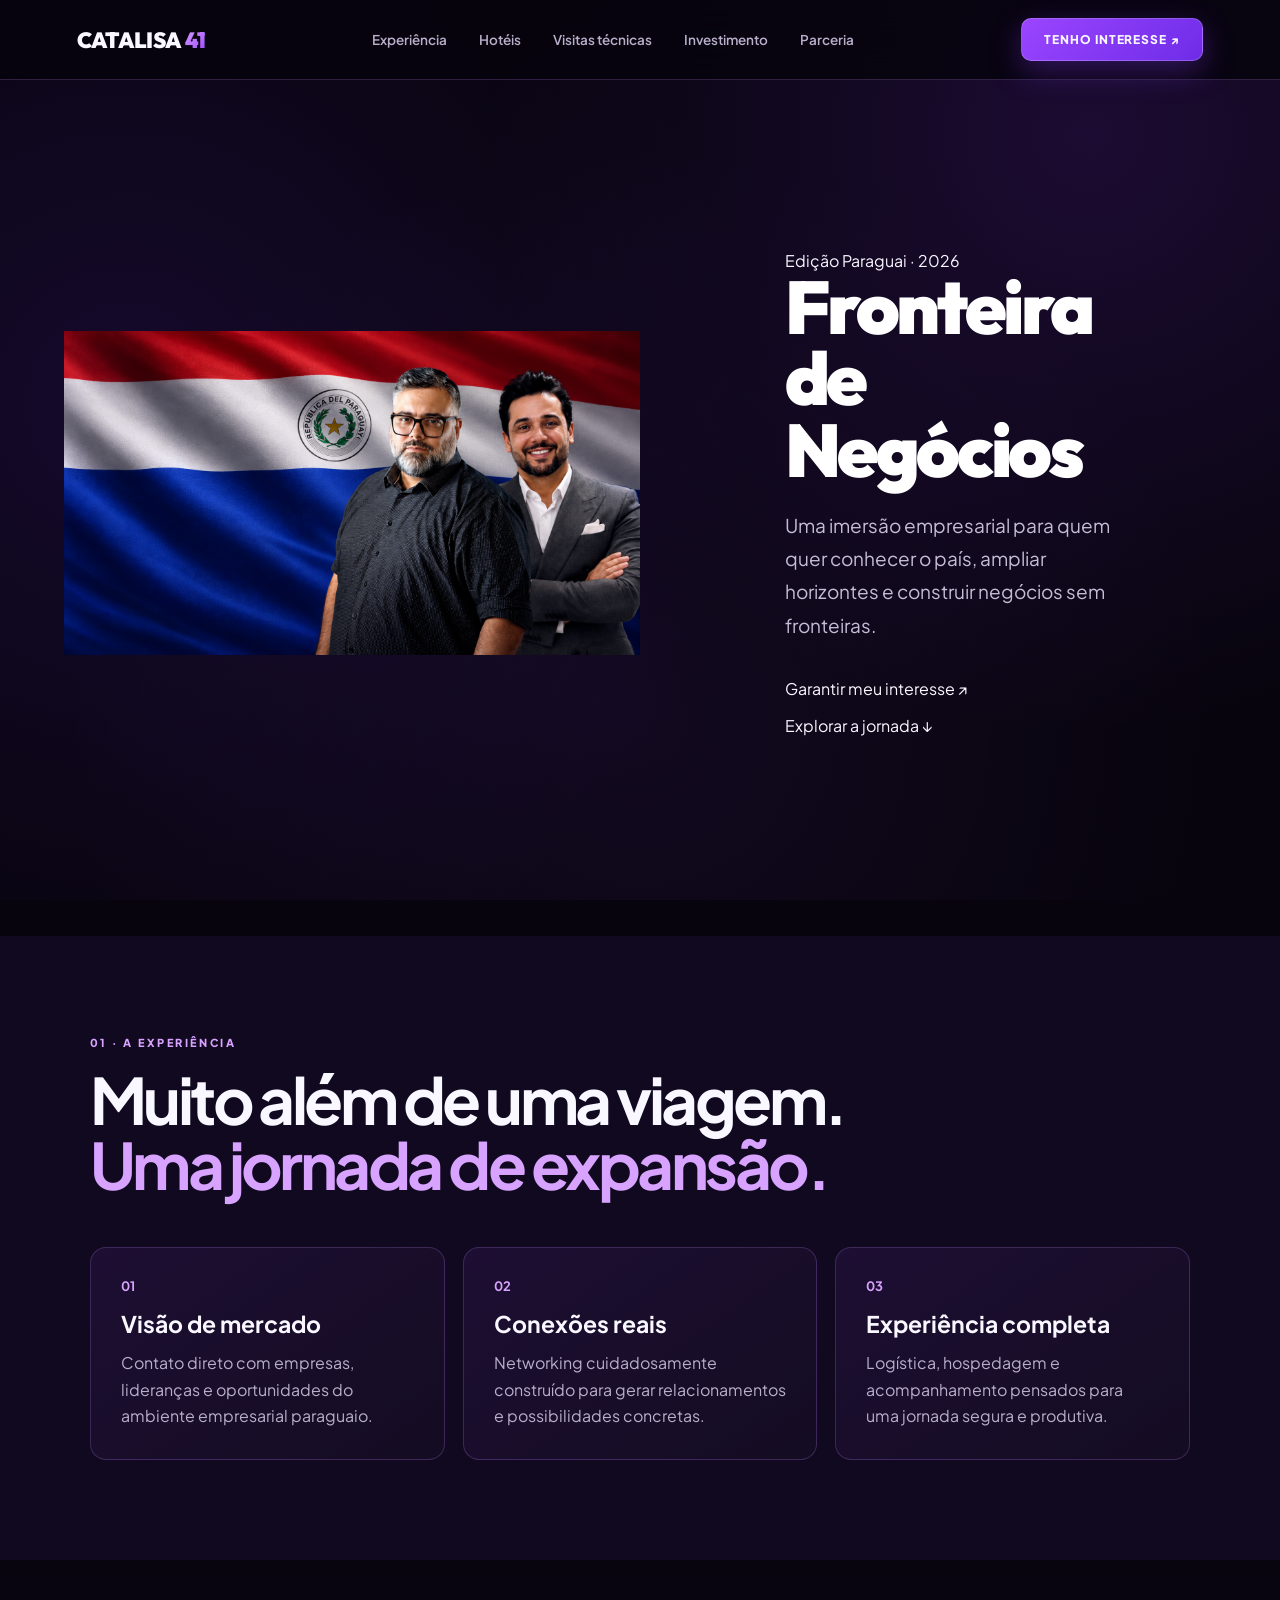
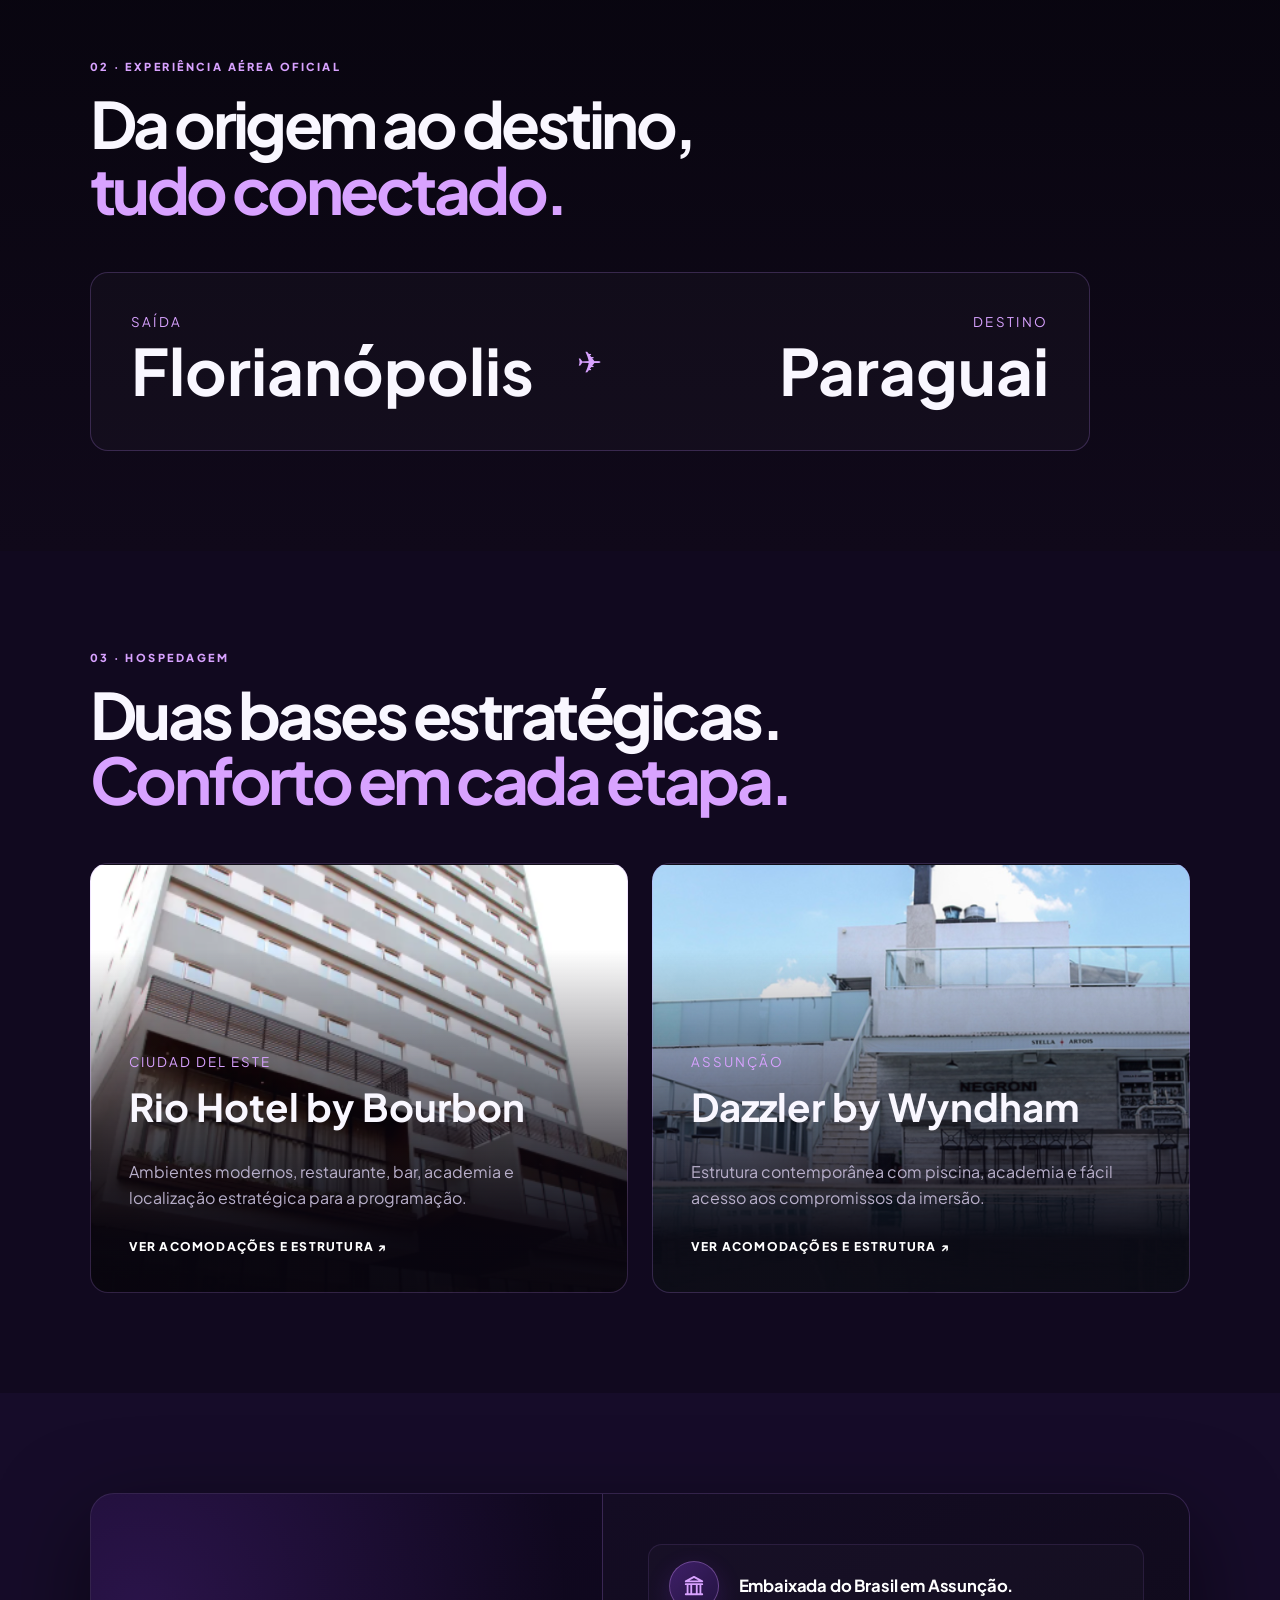
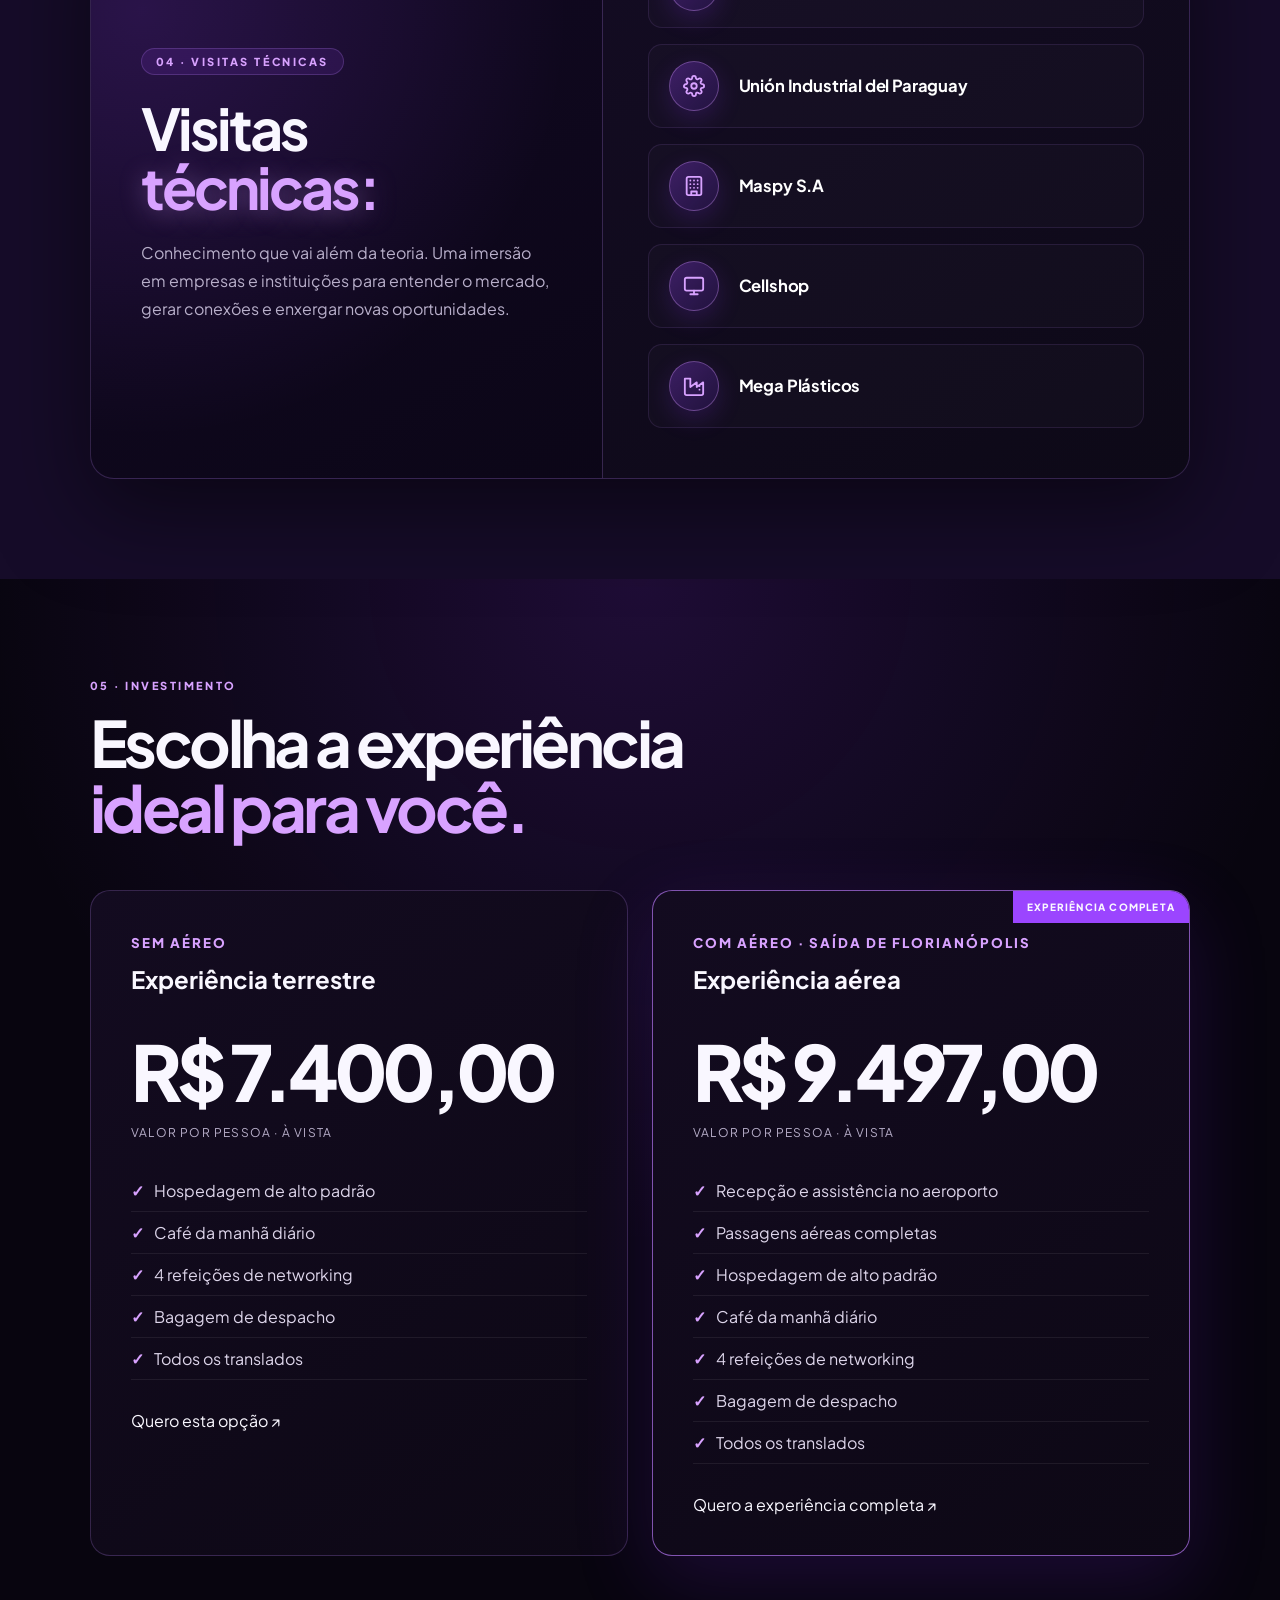
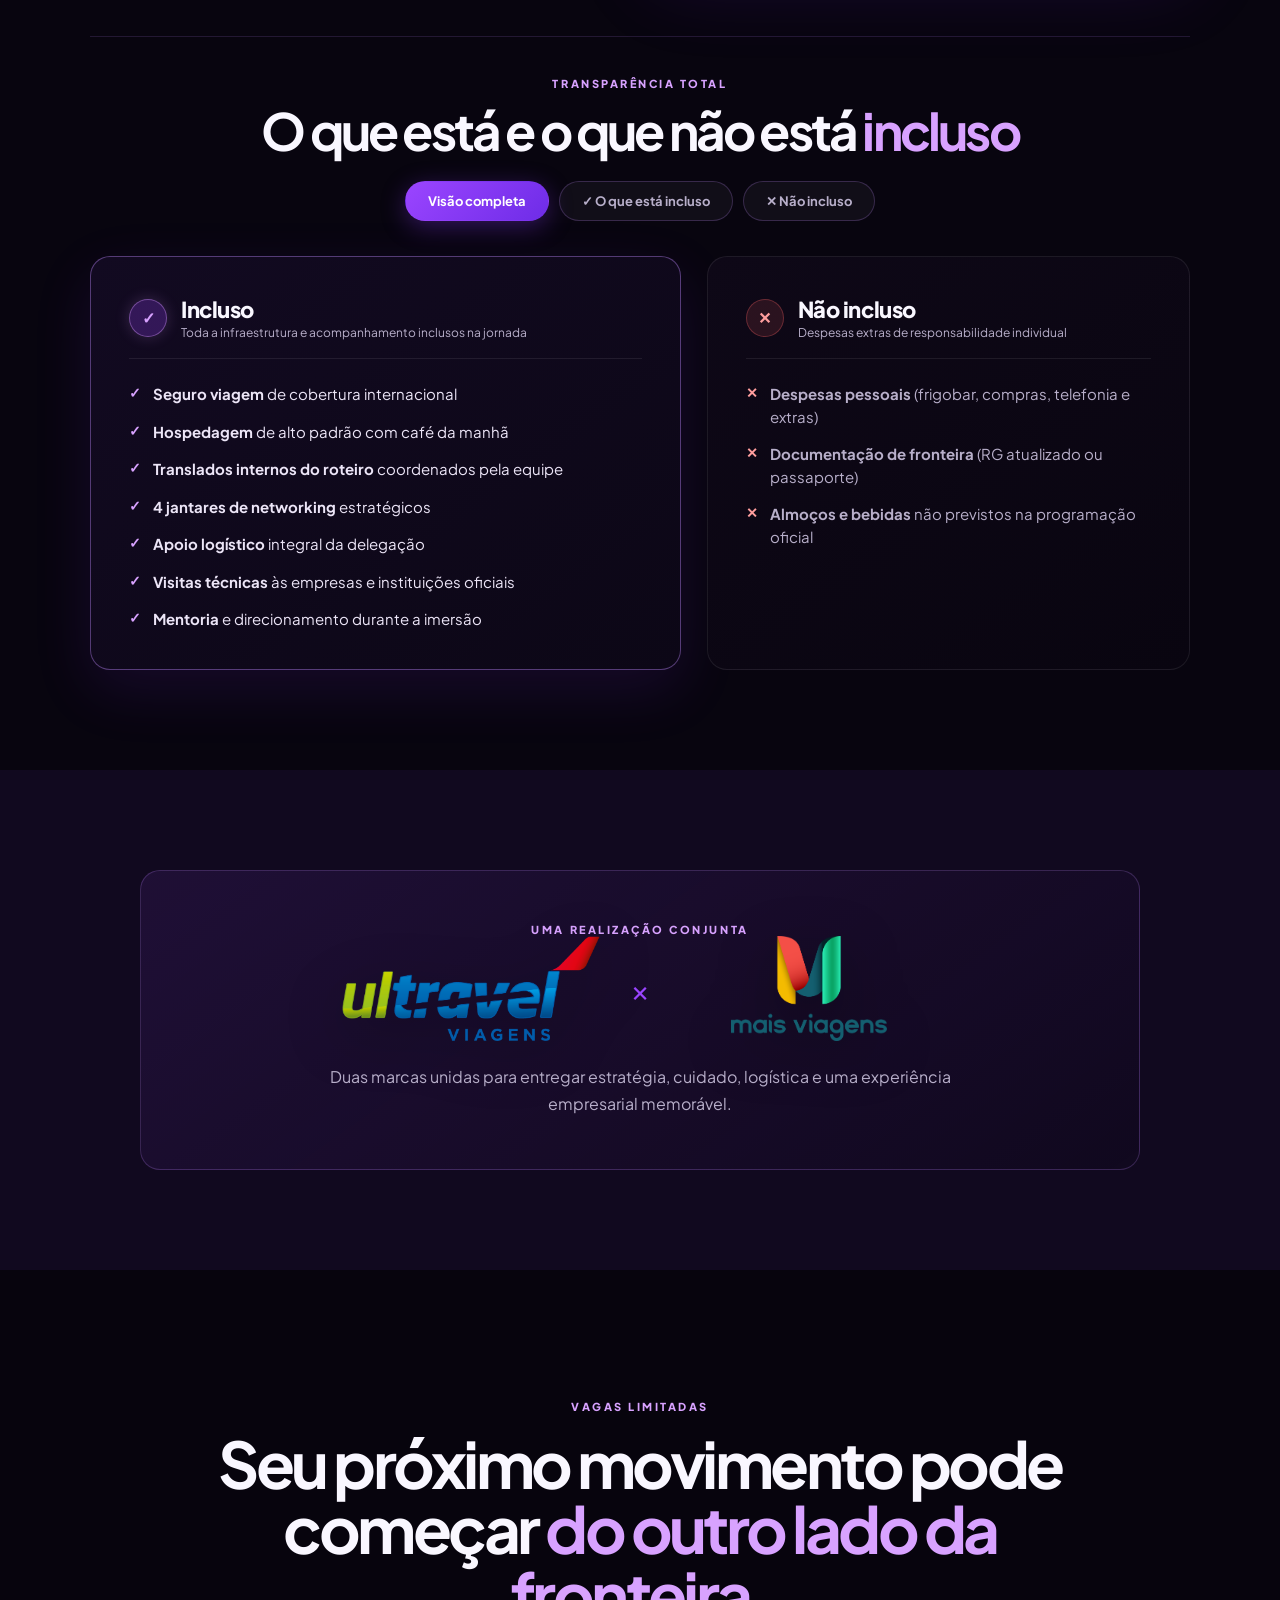
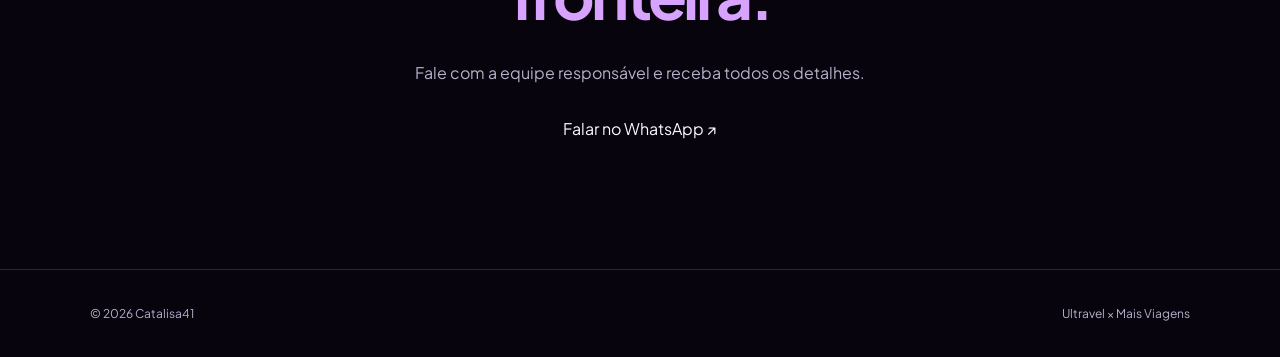
==== commit 0b871d35: "Auto-update: 21/09/2026 16:31:04" ====
--- a/index.html
+++ b/index.html
@@ -4,23 +4,336 @@
   <meta charset="UTF-8">
   <meta name="viewport" content="width=device-width,initial-scale=1">
   <meta name="description" content="Catalisa41 — Fronteira de Negócios. Imersão empresarial no Paraguai 2026.">
-  <meta name="theme-color" content="#08050f">
+  <meta name="theme-color" content="#07040d">
   <link rel="icon" type="image/png" href="./favicon.png">
   <link rel="apple-touch-icon" href="./favicon.png">
   <title>Catalisa41 | Fronteira de Negócios — Paraguai 2026</title>
+  <link rel="preconnect" href="https://fonts.googleapis.com">
+  <link rel="preconnect" href="https://fonts.gstatic.com" crossorigin>
+  <link href="https://fonts.googleapis.com/css2?family=Outfit:wght@500;600;700;800;900&family=Plus+Jakarta+Sans:wght@400;500;600;700;800&display=swap" rel="stylesheet">
   <script src="./tracking-config.js"></script>
   <style>
-    :root{--bg:#08050f;--panel:#100a1b;--panel2:#160d25;--violet:#9b45ff;--violet2:#6e2ce7;--pink:#d69aff;--text:#f8f5ff;--muted:#bbb2ca;--line:rgba(190,135,255,.2)}
-    *{box-sizing:border-box}html{scroll-behavior:smooth}body{margin:0;background:var(--bg);color:var(--text);font-family:Inter,Segoe UI,Arial,sans-serif;overflow-x:hidden}a{color:inherit;text-decoration:none}img{max-width:100%;display:block}
-    .nav{height:76px;padding:0 max(22px,5vw);display:flex;align-items:center;justify-content:space-between;background:rgba(8,5,15,.9);border-bottom:1px solid var(--line);position:sticky;top:0;z-index:20;backdrop-filter:blur(15px)}
-    .brand{font-weight:900;letter-spacing:-.04em;font-size:20px}.brand span{color:var(--violet)}.nav-links{display:flex;gap:28px;color:var(--muted);font-size:13px}.nav-cta,.button{background:linear-gradient(135deg,var(--violet),var(--violet2));padding:14px 20px;border-radius:8px;font-size:12px;font-weight:800;letter-spacing:.07em;text-transform:uppercase;box-shadow:0 12px 38px rgba(130,52,235,.24)}
-    .hero-section {display:grid;grid-template-columns:1fr 1fr;align-items:center;gap:50px;max-width:1300px;margin:0 auto;padding:60px max(22px,5vw) 100px;min-height:85vh}
-    .hero-image{position:relative;width:100%;order:2}
-    .hero-image img{width:100%;height:auto;object-fit:contain;filter:drop-shadow(0 20px 40px rgba(0,0,0,0.5))}
-    .hero-copy{position:relative;padding:0;order:1;max-width:600px}
-    .eyebrow{font-size:11px;color:var(--pink);letter-spacing:.25em;text-transform:uppercase;font-weight:800}
-    h1{font-size:clamp(3rem,6vw,5.5rem);line-height:.9;letter-spacing:-.05em;margin:22px 0 28px}h1 span{color:var(--pink);text-shadow: 0 4px 20px rgba(214,154,255,0.4)}
-    .lead{font-size:clamp(16px,1.8vw,20px);line-height:1.7;color:var(--muted)}.hero-actions{display:flex;gap:14px;flex-wrap:wrap;margin-top:34px}.button.secondary{background:transparent;border:1px solid var(--line);box-shadow:none}
+    :root {
+      --bg: #07040d;
+      --bg-light: #0d0818;
+      --panel: #11091f;
+      --panel2: #160c29;
+      --violet: #9b45ff;
+      --violet2: #6e2ce7;
+      --pink: #d8a2ff;
+      --text: #f9f7ff;
+      --muted: #b8afca;
+      --line: rgba(190, 135, 255, 0.22);
+    }
+    * { box-sizing: border-box; }
+    html { scroll-behavior: smooth; }
+    body {
+      margin: 0;
+      background: radial-gradient(circle at 85% 15%, rgba(135, 52, 245, 0.16) 0%, transparent 45%),
+                  radial-gradient(circle at 10% 45%, rgba(110, 44, 231, 0.14) 0%, transparent 50%),
+                  radial-gradient(circle at 50% 80%, rgba(155, 69, 255, 0.08) 0%, transparent 60%),
+                  var(--bg);
+      background-attachment: fixed;
+      color: var(--text);
+      font-family: 'Plus Jakarta Sans', sans-serif;
+      overflow-x: hidden;
+      -webkit-font-smoothing: antialiased;
+    }
+    a { color: inherit; text-decoration: none; }
+    img { max-width: 100%; display: block; }
+
+    /* Nav Glassmorphism */
+    .nav {
+      height: 80px;
+      padding: 0 max(24px, 6vw);
+      display: flex;
+      align-items: center;
+      justify-content: space-between;
+      background: rgba(7, 4, 13, 0.85);
+      border-bottom: 1px solid var(--line);
+      position: sticky;
+      top: 0;
+      z-index: 100;
+      backdrop-filter: blur(20px);
+      -webkit-backdrop-filter: blur(20px);
+    }
+    .brand {
+      font-family: 'Outfit', sans-serif;
+      font-weight: 900;
+      letter-spacing: -0.03em;
+      font-size: 22px;
+      display: flex;
+      align-items: center;
+      gap: 3px;
+    }
+    .brand span {
+      background: linear-gradient(135deg, var(--pink), var(--violet));
+      -webkit-background-clip: text;
+      -webkit-text-fill-color: transparent;
+    }
+    .nav-links {
+      display: flex;
+      gap: 32px;
+      color: var(--muted);
+      font-size: 13.5px;
+      font-weight: 600;
+    }
+    .nav-links a {
+      transition: color 0.25s ease;
+      position: relative;
+    }
+    .nav-links a:hover {
+      color: #ffffff;
+    }
+    .nav-cta {
+      background: linear-gradient(135deg, var(--violet), var(--violet2));
+      padding: 13px 22px;
+      border-radius: 10px;
+      font-size: 12px;
+      font-weight: 800;
+      letter-spacing: 0.08em;
+      text-transform: uppercase;
+      box-shadow: 0 10px 30px rgba(130, 52, 235, 0.35);
+      border: 1px solid rgba(255, 255, 255, 0.2);
+      transition: all 0.25s ease;
+    }
+    .nav-cta:hover {
+      transform: translateY(-2px);
+      box-shadow: 0 15px 35px rgba(130, 52, 235, 0.5);
+    }
+
+    /* Hero Ultra Luxury */
+    .hero-section {
+      display: grid;
+      grid-template-columns: 1.05fr 0.95fr;
+      align-items: center;
+      gap: 55px;
+      max-width: 1280px;
+      margin: 0 auto;
+      padding: 70px max(24px, 5vw) 100px;
+      min-height: 85vh;
+      position: relative;
+    }
+    .hero-copy {
+      position: relative;
+      z-index: 5;
+    }
+    .hero-badge {
+      display: inline-flex;
+      align-items: center;
+      gap: 10px;
+      padding: 8px 18px;
+      border-radius: 100px;
+      background: rgba(155, 69, 255, 0.12);
+      border: 1px solid rgba(190, 135, 255, 0.35);
+      color: #e5bfff;
+      font-size: 11px;
+      font-weight: 800;
+      letter-spacing: 0.18em;
+      text-transform: uppercase;
+      margin-bottom: 24px;
+      backdrop-filter: blur(10px);
+      box-shadow: 0 4px 20px rgba(155, 69, 255, 0.15);
+    }
+    .pulse-dot {
+      width: 7px;
+      height: 7px;
+      border-radius: 50%;
+      background: #38ef7d;
+      box-shadow: 0 0 10px #38ef7d;
+      animation: pulseGreen 2s infinite;
+    }
+    @keyframes pulseGreen {
+      0%, 100% { opacity: 1; transform: scale(1); }
+      50% { opacity: 0.4; transform: scale(0.85); }
+    }
+    .hero-copy h1 {
+      font-family: 'Outfit', sans-serif;
+      font-size: clamp(3.3rem, 5.8vw, 5.5rem);
+      line-height: 0.96;
+      letter-spacing: -0.045em;
+      margin: 0 0 24px;
+      font-weight: 900;
+      color: #ffffff;
+    }
+    .gradient-text {
+      background: linear-gradient(135deg, #ffffff 20%, #e2b4ff 65%, #9b45ff 100%);
+      -webkit-background-clip: text;
+      -webkit-text-fill-color: transparent;
+      display: inline-block;
+    }
+    .hero-copy .lead {
+      font-size: clamp(16px, 1.7vw, 19px);
+      line-height: 1.75;
+      color: #c5bcd6;
+      margin: 0 0 36px;
+      max-width: 530px;
+    }
+    .hero-actions {
+      display: flex;
+      gap: 16px;
+      flex-wrap: wrap;
+      align-items: center;
+    }
+    .button.primary-btn {
+      background: linear-gradient(135deg, #9b45ff 0%, #6e2ce7 100%);
+      color: #ffffff;
+      padding: 16px 28px;
+      border-radius: 12px;
+      font-size: 13px;
+      font-weight: 800;
+      letter-spacing: 0.08em;
+      text-transform: uppercase;
+      box-shadow: 0 15px 40px rgba(130, 52, 235, 0.45);
+      border: 1px solid rgba(255, 255, 255, 0.2);
+      transition: all 0.3s cubic-bezier(0.16, 1, 0.3, 1);
+      display: inline-flex;
+      align-items: center;
+      gap: 8px;
+    }
+    .button.primary-btn:hover {
+      transform: translateY(-3px) scale(1.02);
+      box-shadow: 0 20px 50px rgba(130, 52, 235, 0.6);
+    }
+    .button.secondary-btn {
+      background: rgba(255, 255, 255, 0.04);
+      color: #f1edff;
+      border: 1px solid rgba(190, 135, 255, 0.28);
+      padding: 16px 26px;
+      border-radius: 12px;
+      font-size: 13px;
+      font-weight: 700;
+      letter-spacing: 0.05em;
+      backdrop-filter: blur(12px);
+      transition: all 0.3s ease;
+      display: inline-flex;
+      align-items: center;
+      gap: 8px;
+    }
+    .button.secondary-btn:hover {
+      background: rgba(155, 69, 255, 0.15);
+      border-color: rgba(214, 154, 255, 0.6);
+      transform: translateY(-3px);
+      color: #ffffff;
+    }
+    .hero-proof-bar {
+      display: flex;
+      align-items: center;
+      gap: 20px;
+      margin-top: 42px;
+      padding-top: 24px;
+      border-top: 1px solid rgba(190, 135, 255, 0.15);
+      color: #a79cb8;
+      font-size: 12px;
+      font-weight: 700;
+      letter-spacing: 0.08em;
+      text-transform: uppercase;
+      flex-wrap: wrap;
+    }
+    .hero-proof-bar span {
+      display: flex;
+      align-items: center;
+      gap: 6px;
+      color: #f3edff;
+    }
+    .hero-proof-bar i {
+      color: var(--pink);
+      font-style: normal;
+    }
+
+    /* Hero Frame with Aura and Luxury Presentation */
+    .hero-image-wrapper {
+      position: relative;
+      width: 100%;
+      display: flex;
+      justify-content: center;
+      align-items: center;
+      order: 2;
+    }
+    .hero-aura {
+      position: absolute;
+      inset: 10% 12%;
+      background: radial-gradient(circle, rgba(155, 69, 255, 0.35) 0%, rgba(110, 44, 231, 0.18) 50%, transparent 70%);
+      filter: blur(60px);
+      z-index: 1;
+      pointer-events: none;
+    }
+    .hero-card-frame {
+      position: relative;
+      z-index: 2;
+      width: 100%;
+      max-width: 560px;
+      border-radius: 28px;
+      padding: 10px;
+      background: linear-gradient(145deg, rgba(190, 135, 255, 0.3) 0%, rgba(22, 13, 37, 0.85) 50%, rgba(155, 69, 255, 0.18) 100%);
+      box-shadow: 0 35px 90px rgba(0, 0, 0, 0.75), 0 0 50px rgba(130, 52, 235, 0.25);
+      border: 1px solid rgba(255, 255, 255, 0.12);
+      backdrop-filter: blur(20px);
+      transition: transform 0.4s ease, box-shadow 0.4s ease;
+    }
+    .hero-card-frame:hover {
+      transform: translateY(-6px) scale(1.01);
+      box-shadow: 0 45px 110px rgba(0, 0, 0, 0.85), 0 0 70px rgba(155, 69, 255, 0.35);
+    }
+    .hero-card-inner {
+      position: relative;
+      border-radius: 20px;
+      overflow: hidden;
+      background: #090513;
+    }
+    .hero-card-inner img {
+      width: 100%;
+      height: auto;
+      object-fit: cover;
+      display: block;
+      transition: transform 0.6s cubic-bezier(0.16, 1, 0.3, 1);
+    }
+    .hero-card-frame:hover .hero-card-inner img {
+      transform: scale(1.02);
+    }
+    .hero-card-inner::after {
+      content: "";
+      position: absolute;
+      inset: 0;
+      background: linear-gradient(180deg, transparent 60%, rgba(9, 5, 19, 0.85) 100%);
+      pointer-events: none;
+    }
+    .hero-card-badge {
+      position: absolute;
+      bottom: 18px;
+      left: 18px;
+      right: 18px;
+      z-index: 3;
+      display: flex;
+      justify-content: space-between;
+      align-items: center;
+      background: rgba(16, 10, 27, 0.88);
+      backdrop-filter: blur(15px);
+      border: 1px solid rgba(190, 135, 255, 0.3);
+      padding: 12px 18px;
+      border-radius: 14px;
+      box-shadow: 0 8px 25px rgba(0,0,0,0.5);
+    }
+    .hero-card-badge .names {
+      font-size: 13.5px;
+      font-weight: 800;
+      color: #ffffff;
+      letter-spacing: 0.02em;
+    }
+    .hero-card-badge .role {
+      font-size: 10.5px;
+      color: var(--pink);
+      text-transform: uppercase;
+      letter-spacing: 0.12em;
+      font-weight: 700;
+      margin-top: 2px;
+    }
+    .hero-flag-icon {
+      font-size: 20px;
+      display: flex;
+      align-items: center;
+    }
+
     section{padding:100px max(22px,7vw)}.section-label{color:var(--pink);font-size:11px;letter-spacing:.23em;font-weight:800;text-transform:uppercase}.section-title{font-size:clamp(2.3rem,5vw,4.8rem);letter-spacing:-.055em;line-height:1.02;margin:18px 0 50px}.section-title span{color:var(--pink)}
     .experience{background:var(--panel)}.feature-grid{display:grid;grid-template-columns:repeat(3,1fr);gap:18px}.feature{padding:30px;border:1px solid var(--line);background:linear-gradient(145deg,rgba(155,69,255,.09),rgba(255,255,255,.015));border-radius:16px}.feature b{display:block;color:var(--pink);font-size:13px;margin-bottom:15px}.feature h3{font-size:23px;margin:0 0 12px}.feature p{color:var(--muted);line-height:1.65;margin:0}
     .route{background:linear-gradient(180deg,#08050f,#10091a)}.route-card{max-width:1000px;border:1px solid var(--line);border-radius:18px;padding:40px;background:rgba(255,255,255,.025);display:grid;grid-template-columns:1fr auto 1fr;align-items:center;gap:28px}.city small{display:block;color:var(--pink);letter-spacing:.18em}.city strong{font-size:clamp(2rem,5vw,4.5rem)}.city:last-child{text-align:right}.flight{color:var(--pink);font-size:30px}
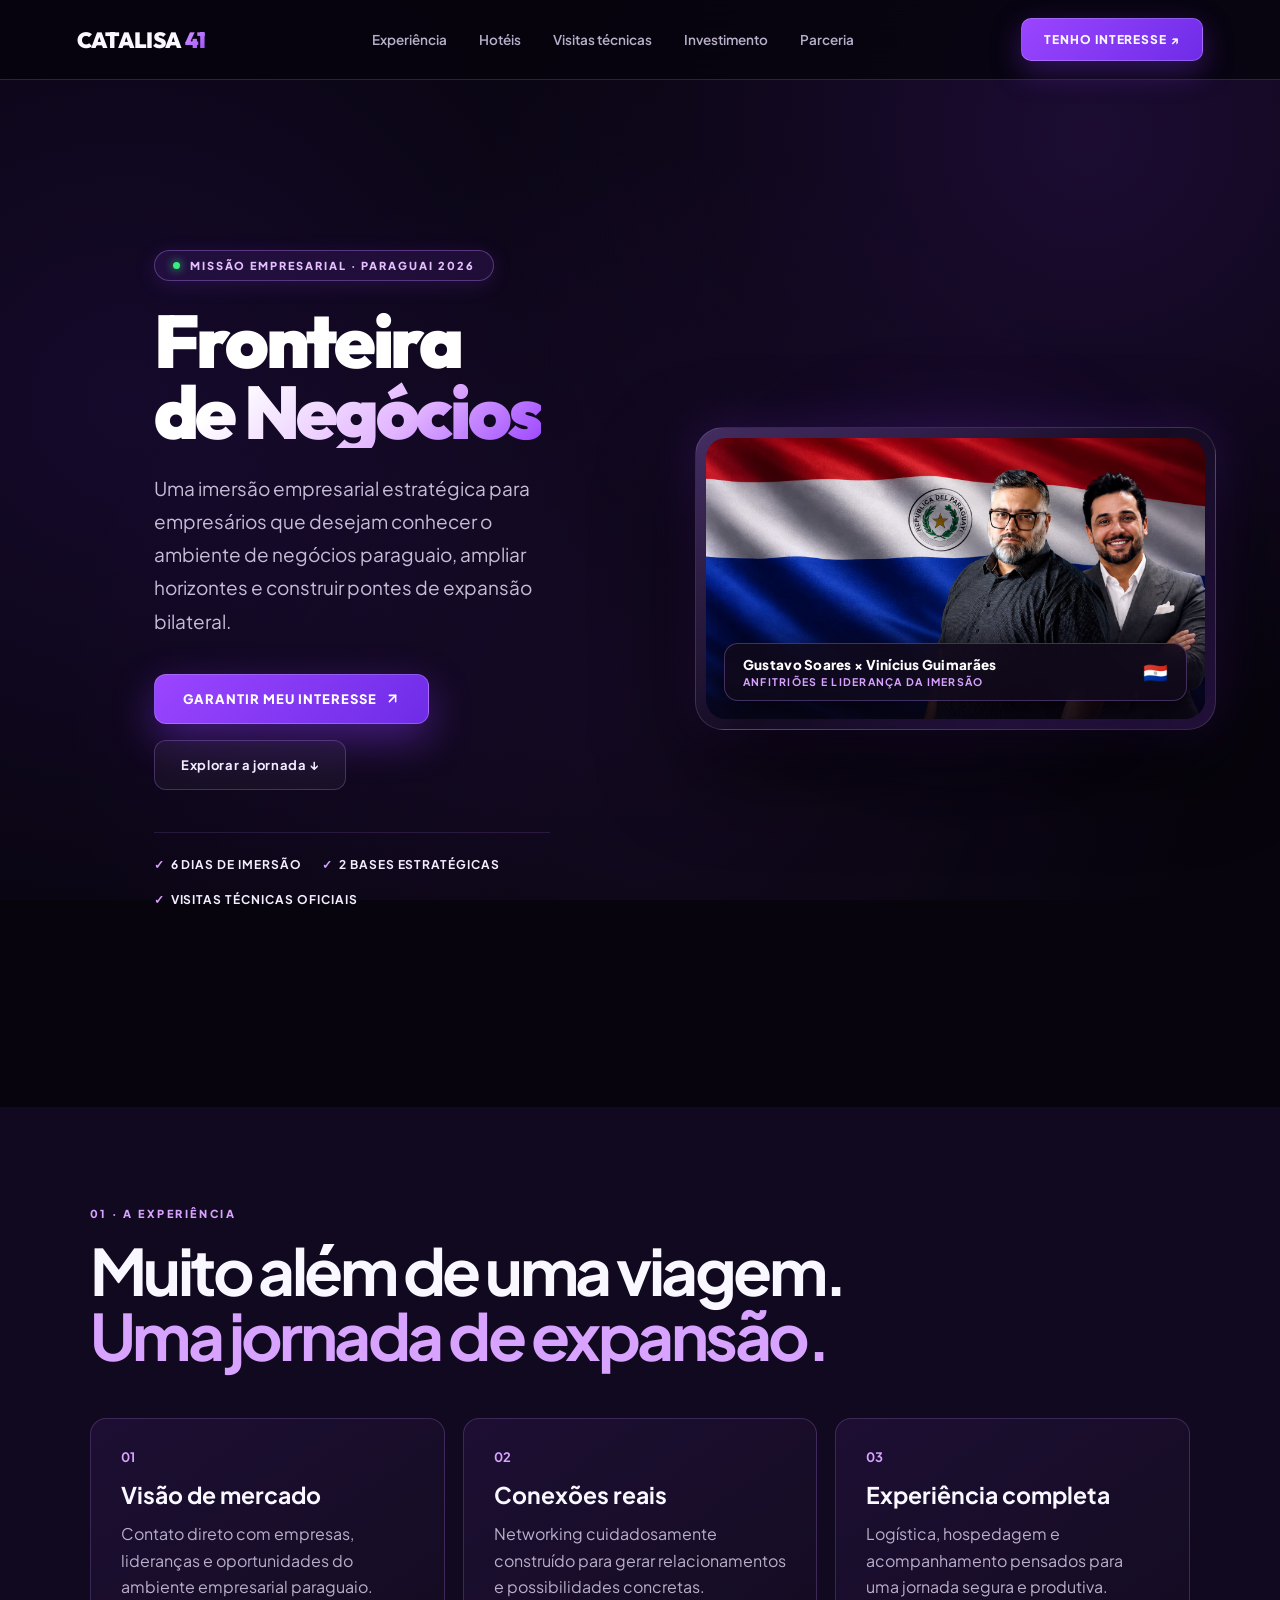
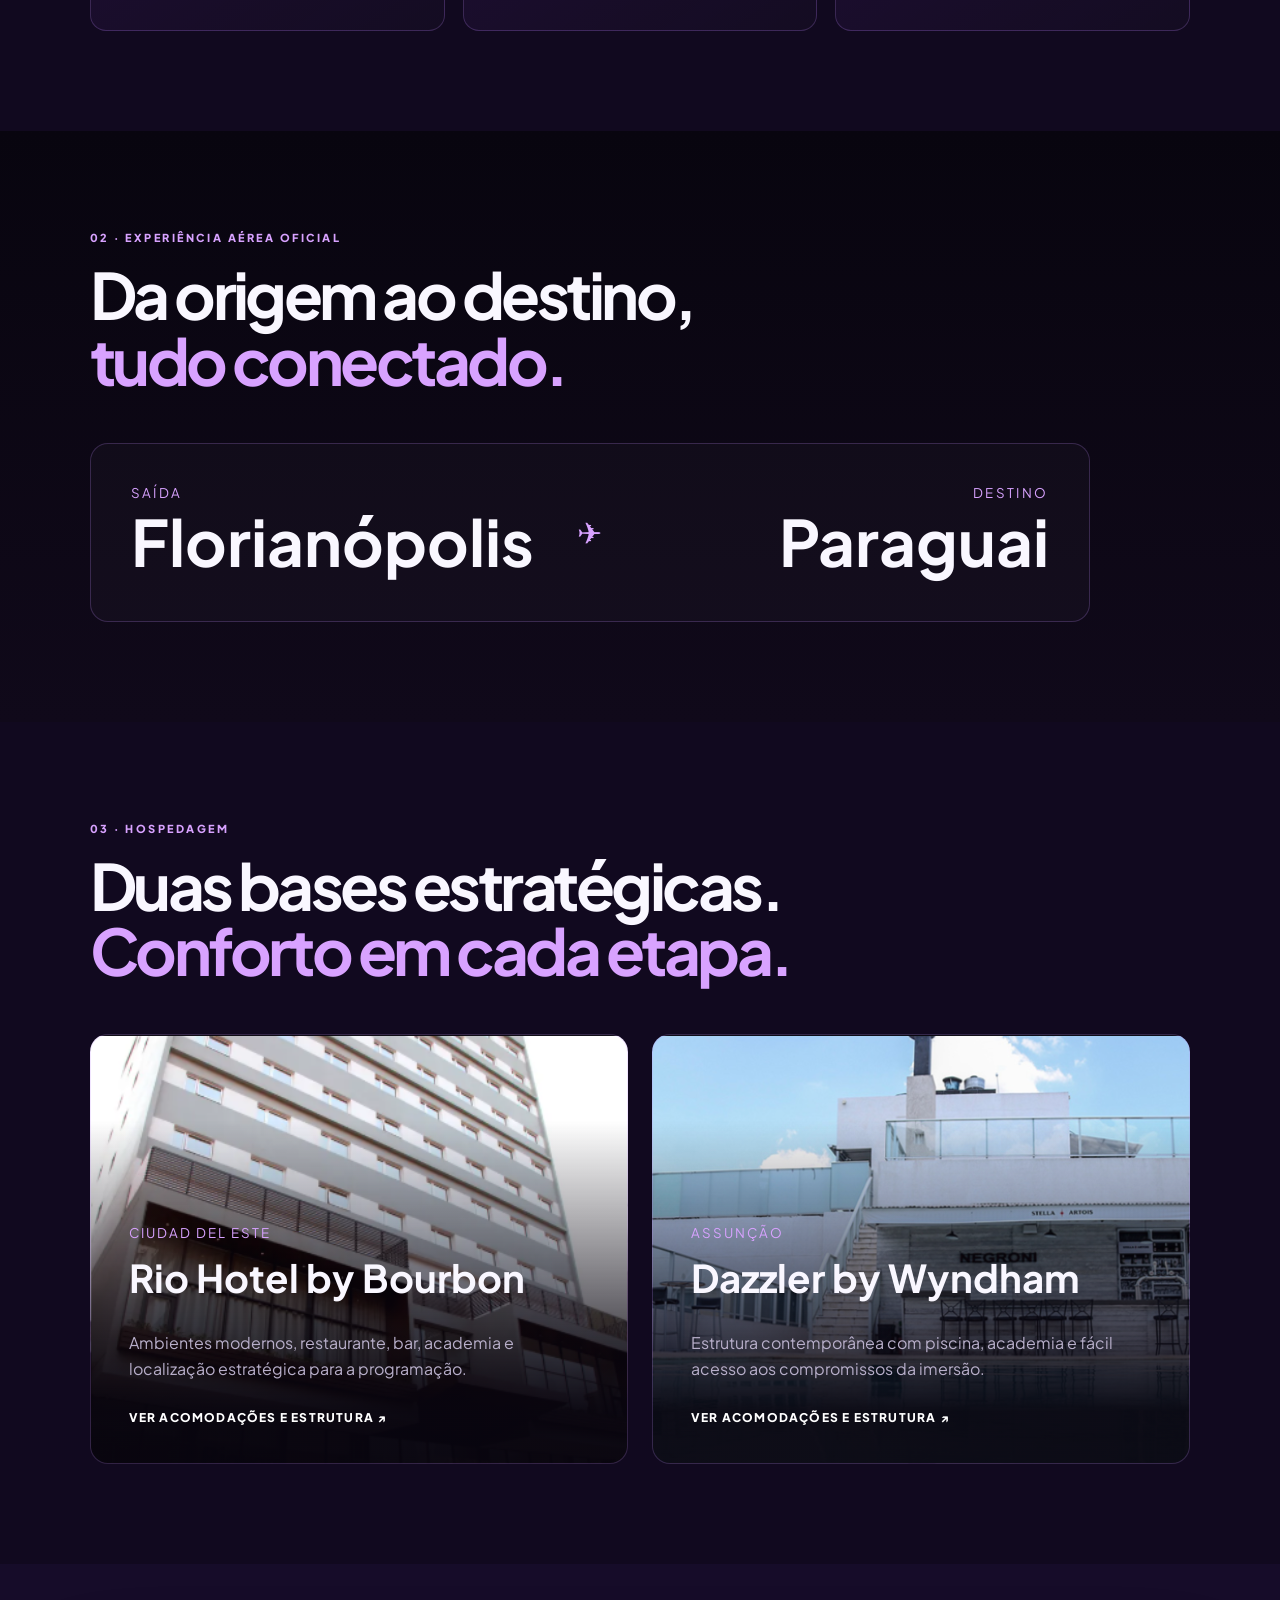
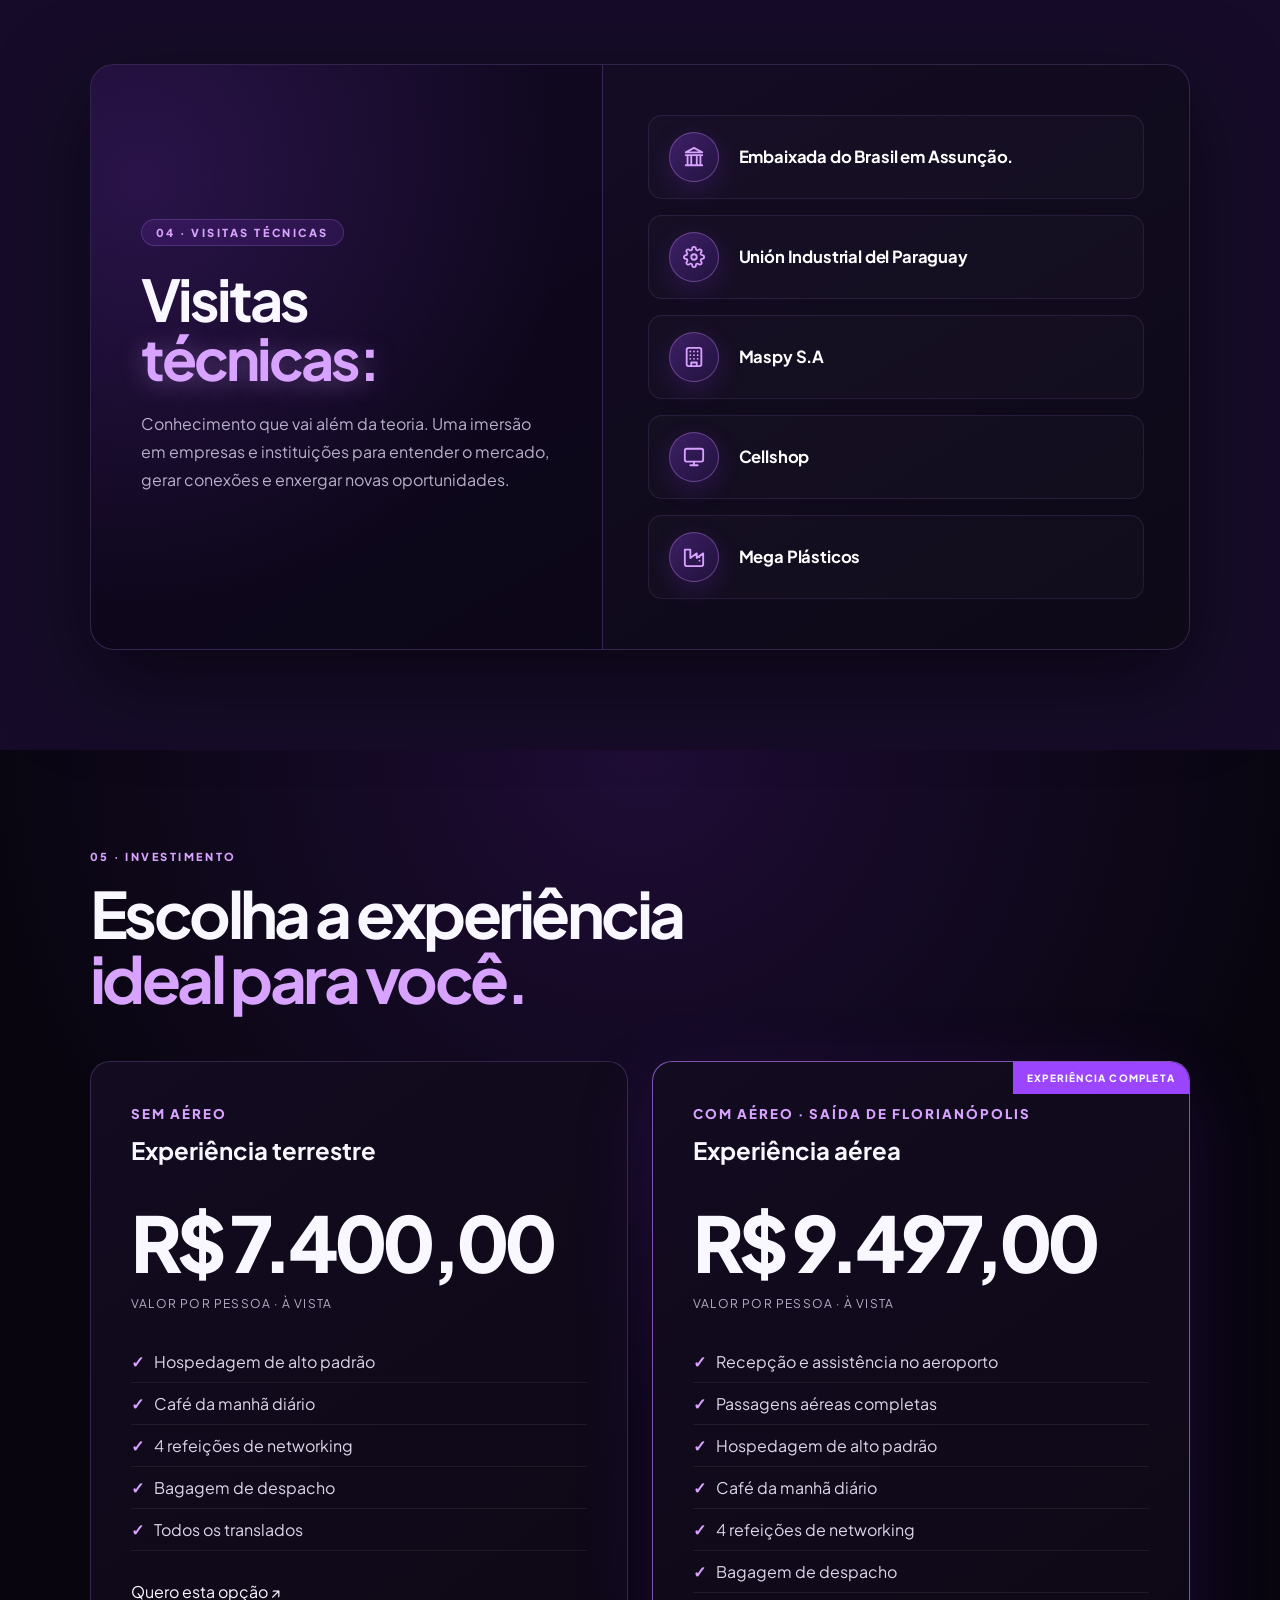
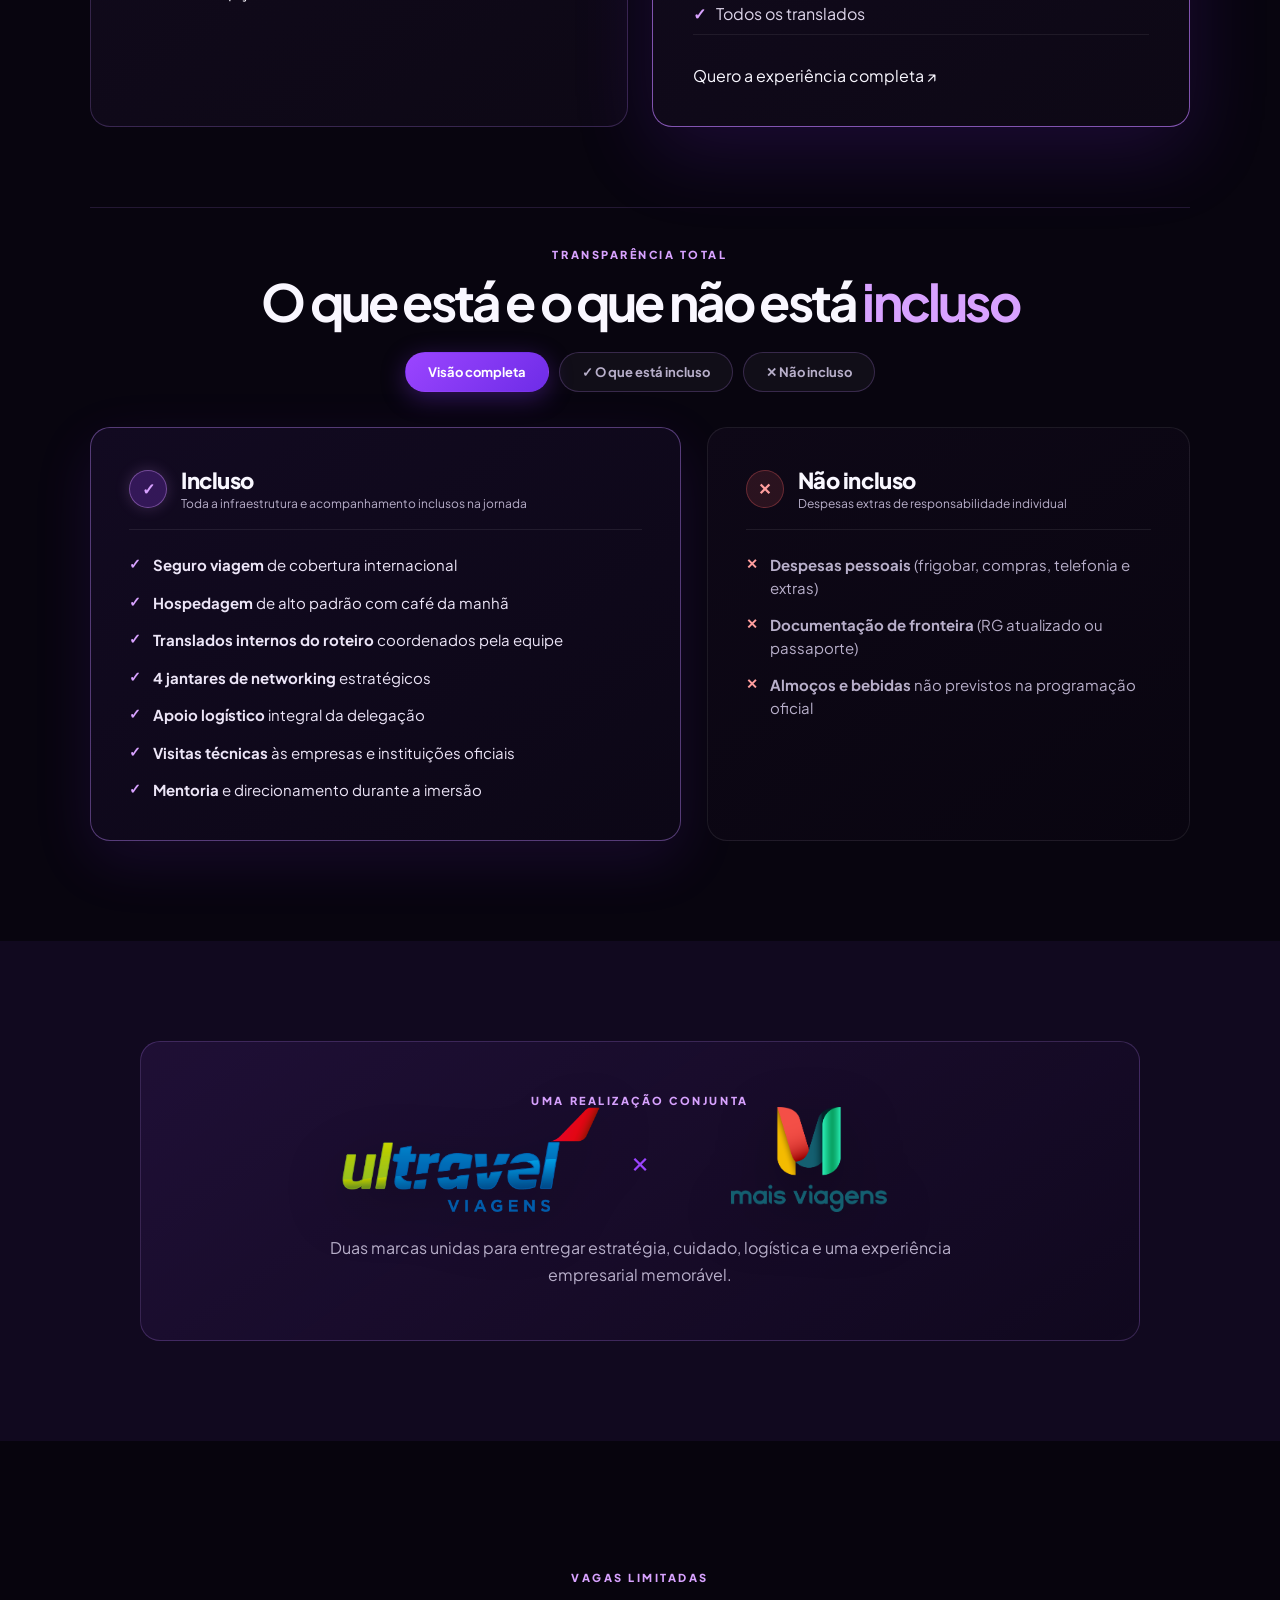
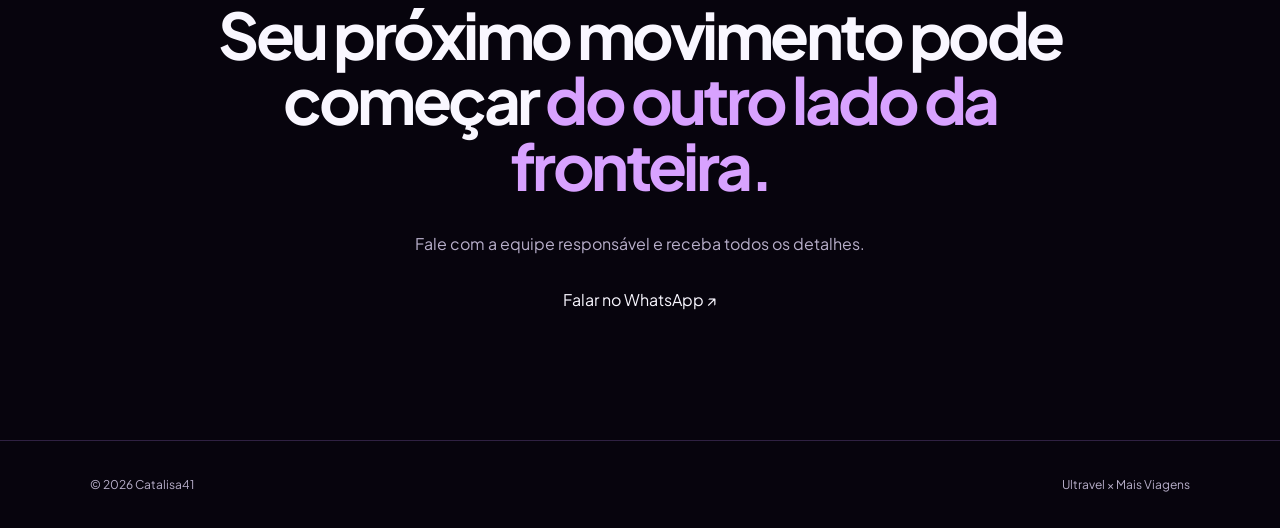
==== commit 76074f10: "Auto-update: 21/09/2026 16:31:26" ====
--- a/index.html
+++ b/index.html
@@ -390,18 +390,44 @@
 
   <main id="inicio">
     <div class="hero-section">
-      <div class="hero-image" aria-label="Anfitriões da Fronteira de Negócios">
-        <img src="./hero-catalisa41.png" alt="Anfitriões diante da bandeira do Paraguai">
+      <section class="hero-copy">
+        <div class="hero-badge">
+          <span class="pulse-dot"></span>
+          <span>Missão Empresarial · Paraguai 2026</span>
+        </div>
+        <h1>Fronteira<br><span class="gradient-text">de Negócios</span></h1>
+        <p class="lead">Uma imersão empresarial estratégica para empresários que desejam conhecer o ambiente de negócios paraguaio, ampliar horizontes e construir pontes de expansão bilateral.</p>
+        <div class="hero-actions">
+          <a class="button primary-btn track-contact" href="https://wa.me/5511911083333?text=Olá!%20Quero%20garantir%20meu%20interesse%20na%20Fronteira%20de%20Negócios." target="_blank" rel="noopener">
+            <span>Garantir meu interesse</span>
+            <svg width="15" height="15" viewBox="0 0 24 24" fill="none" stroke="currentColor" stroke-width="2.5" stroke-linecap="round" stroke-linejoin="round"><line x1="7" y1="17" x2="17" y2="7"></line><polyline points="7 7 17 7 17 17"></polyline></svg>
+          </a>
+          <a class="button secondary-btn" href="#experiencia">
+            <span>Explorar a jornada ↓</span>
+          </a>
+        </div>
+        <div class="hero-proof-bar">
+          <span><i>✓</i> 6 dias de imersão</span>
+          <span><i>✓</i> 2 bases estratégicas</span>
+          <span><i>✓</i> Visitas técnicas oficiais</span>
+        </div>
+      </section>
+
+      <div class="hero-image-wrapper" aria-label="Anfitriões da Fronteira de Negócios">
+        <div class="hero-aura"></div>
+        <div class="hero-card-frame">
+          <div class="hero-card-inner">
+            <img src="./hero-catalisa41.png" alt="Gustavo Soares e Vinícius Guimarães diante da bandeira do Paraguai">
+            <div class="hero-card-badge">
+              <div>
+                <div class="names">Gustavo Soares × Vinícius Guimarães</div>
+                <div class="role">Anfitriões e Liderança da Imersão</div>
+              </div>
+              <div class="hero-flag-icon" title="Paraguai">🇵🇾</div>
+            </div>
+          </div>
+        </div>
       </div>
-      <section class="hero-copy">
-        <div class="eyebrow">Edição Paraguai · 2026</div>
-        <h1>Fronteira<br><span>de Negócios</span></h1>
-        <p class="lead">Uma imersão empresarial para quem quer conhecer o país, ampliar horizontes e construir negócios sem fronteiras.</p>
-        <div class="hero-actions">
-          <a class="button track-contact" href="https://wa.me/5511911083333?text=Olá!%20Quero%20garantir%20meu%20interesse%20na%20Fronteira%20de%20Negócios." target="_blank" rel="noopener">Garantir meu interesse ↗</a>
-          <a class="button secondary" href="#experiencia">Explorar a jornada ↓</a>
-        </div>
-      </section>
     </div>
 
     <section class="experience" id="experiencia">
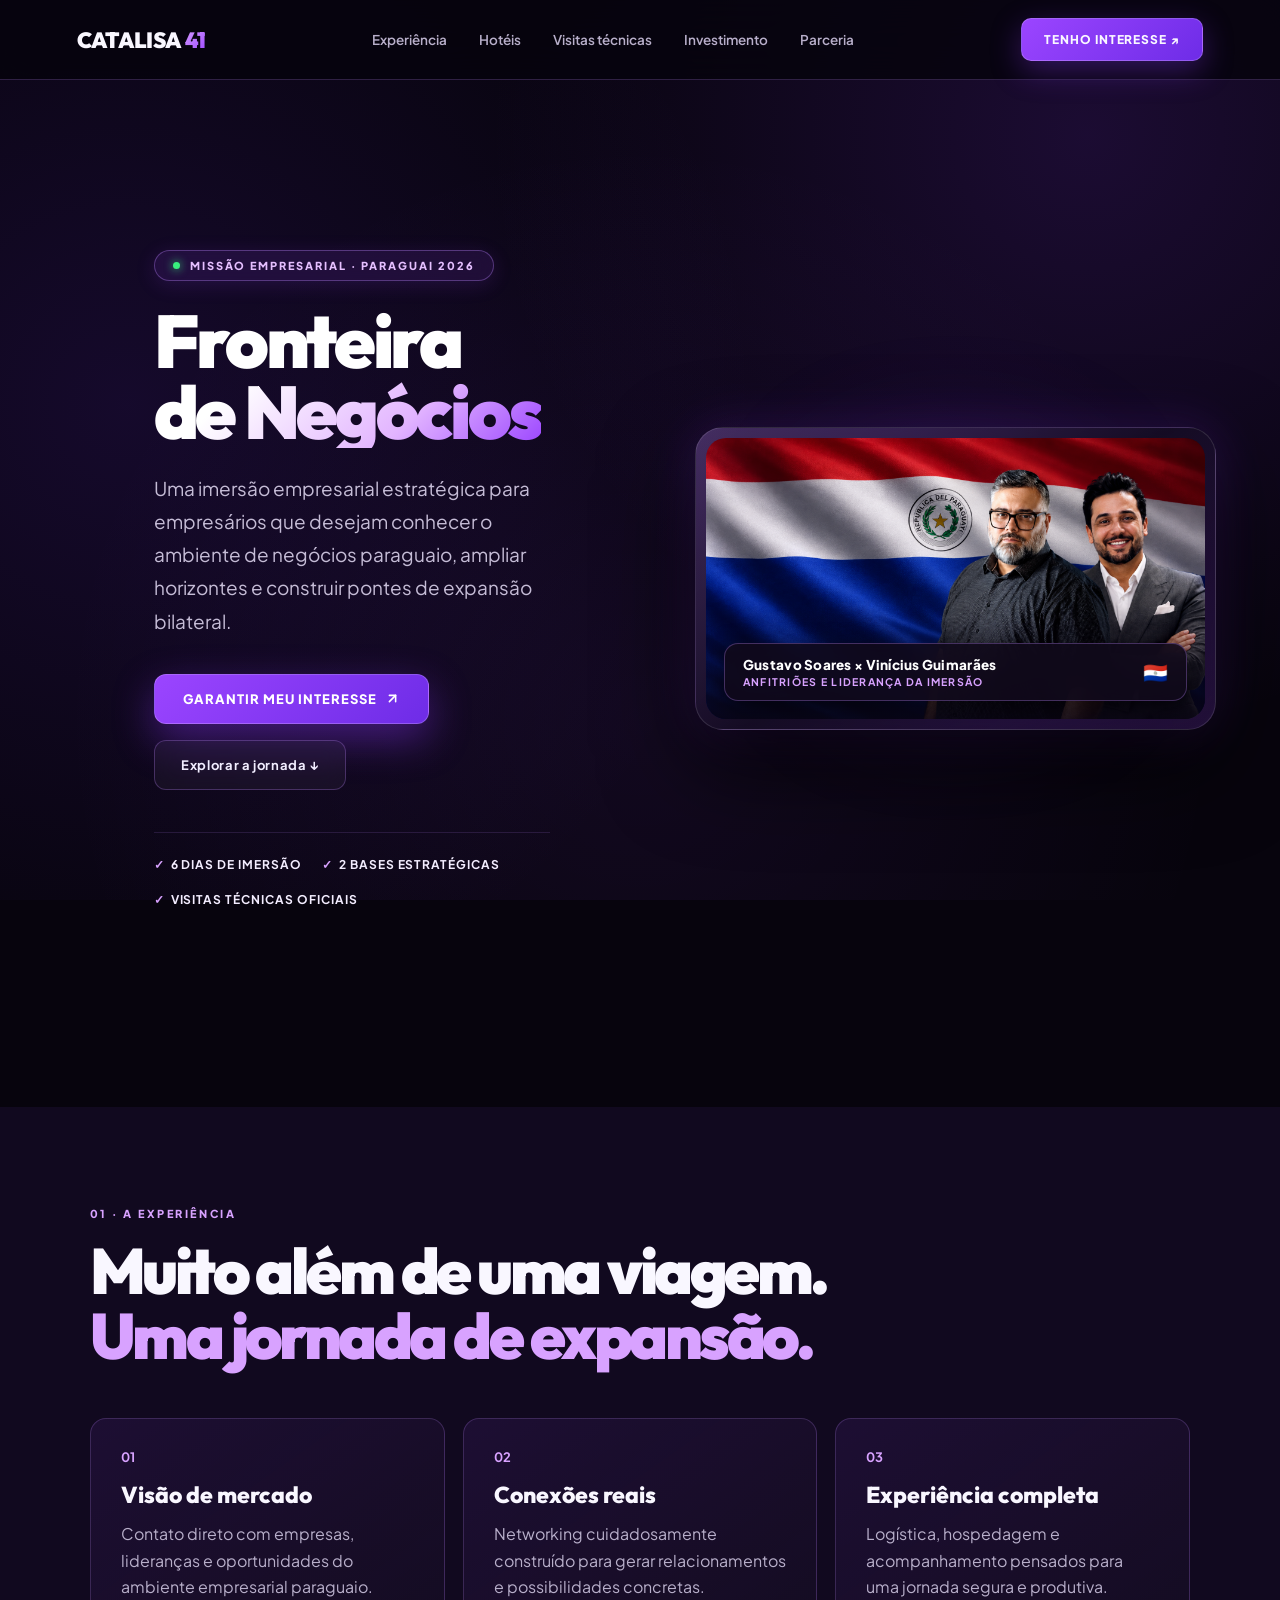
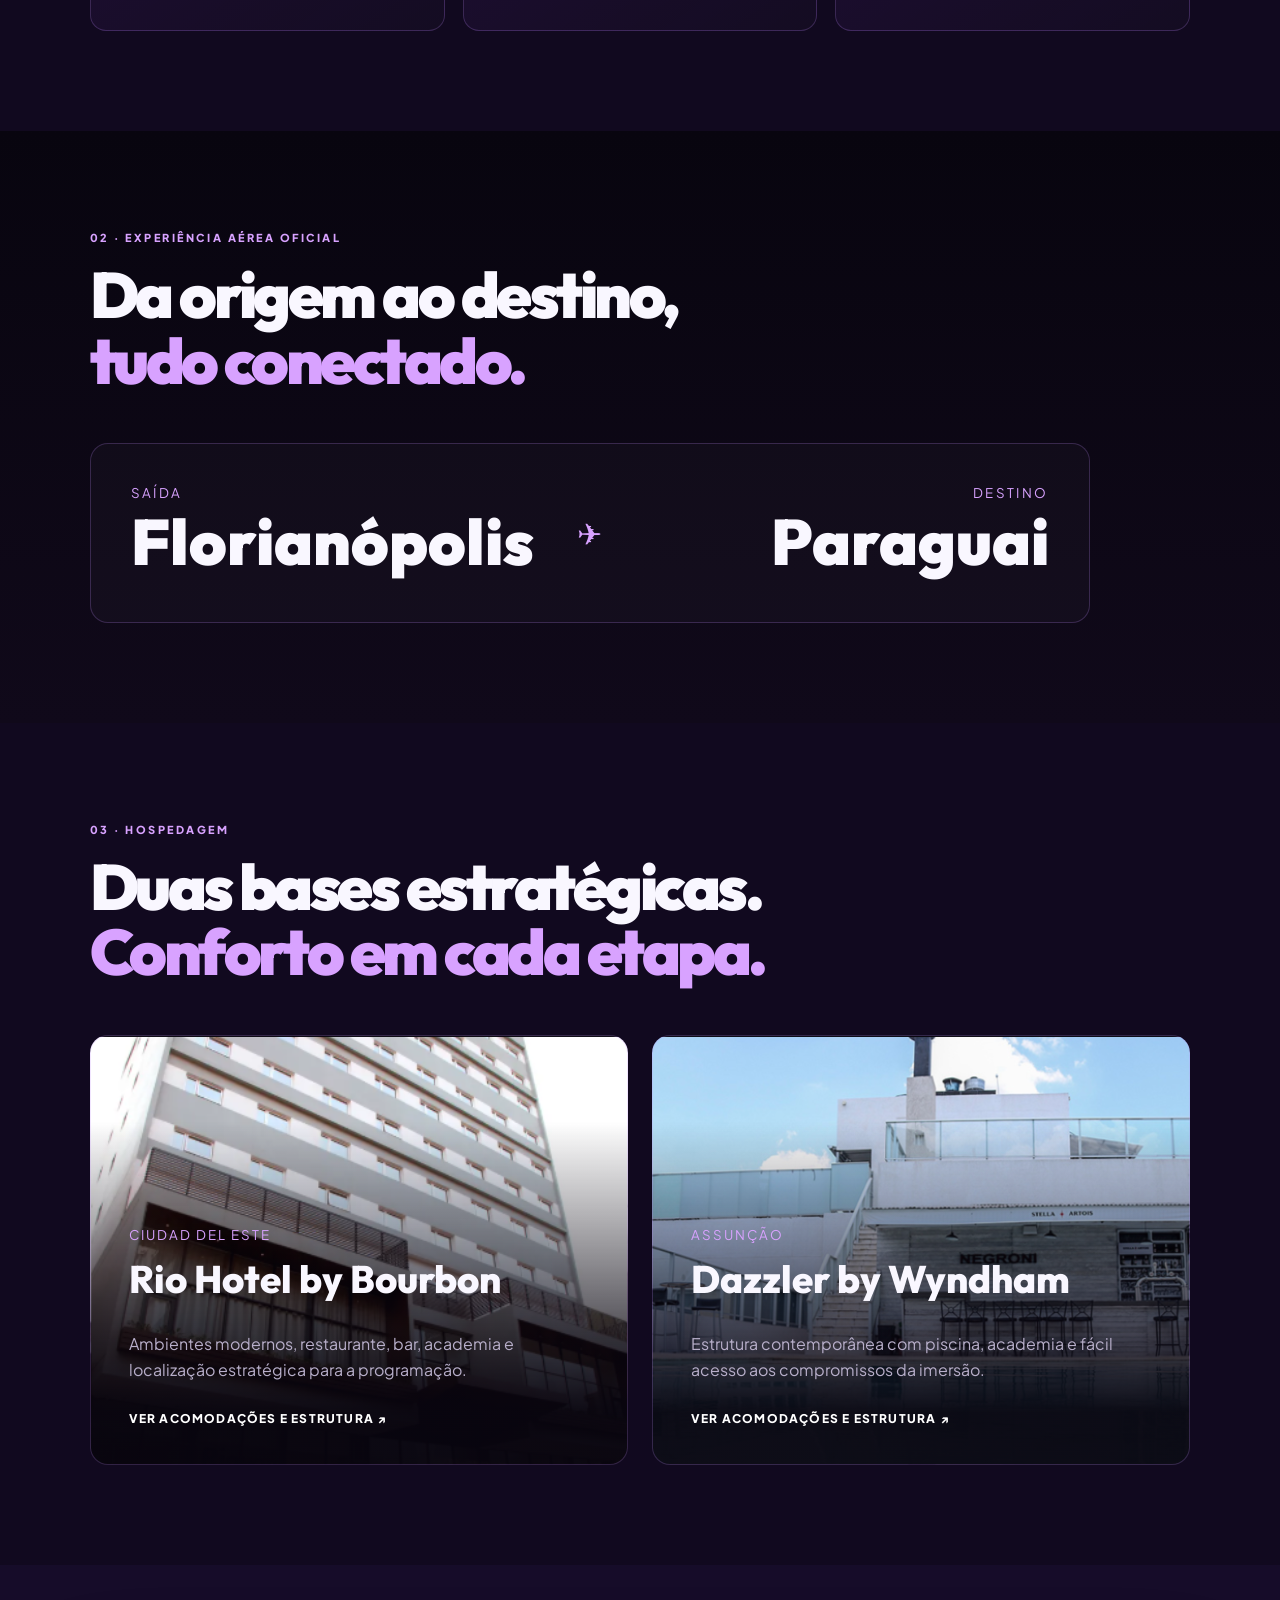
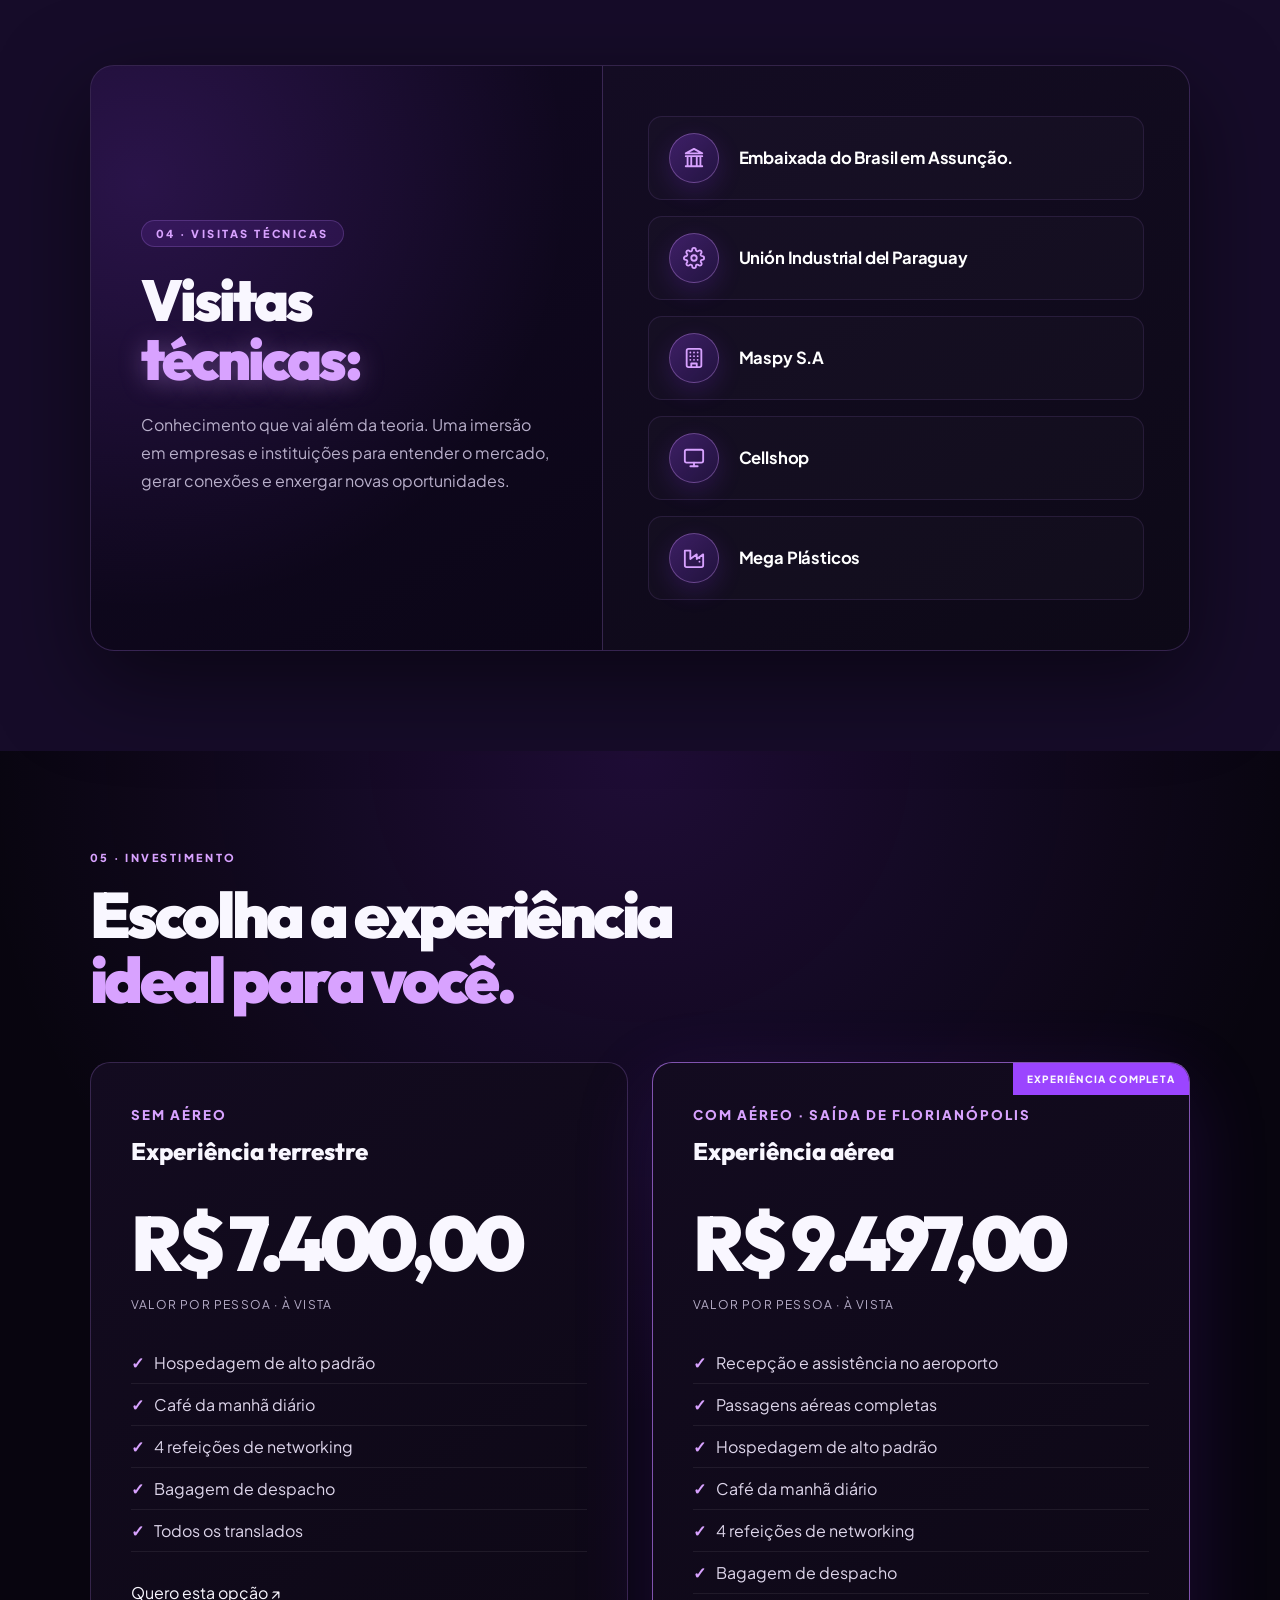
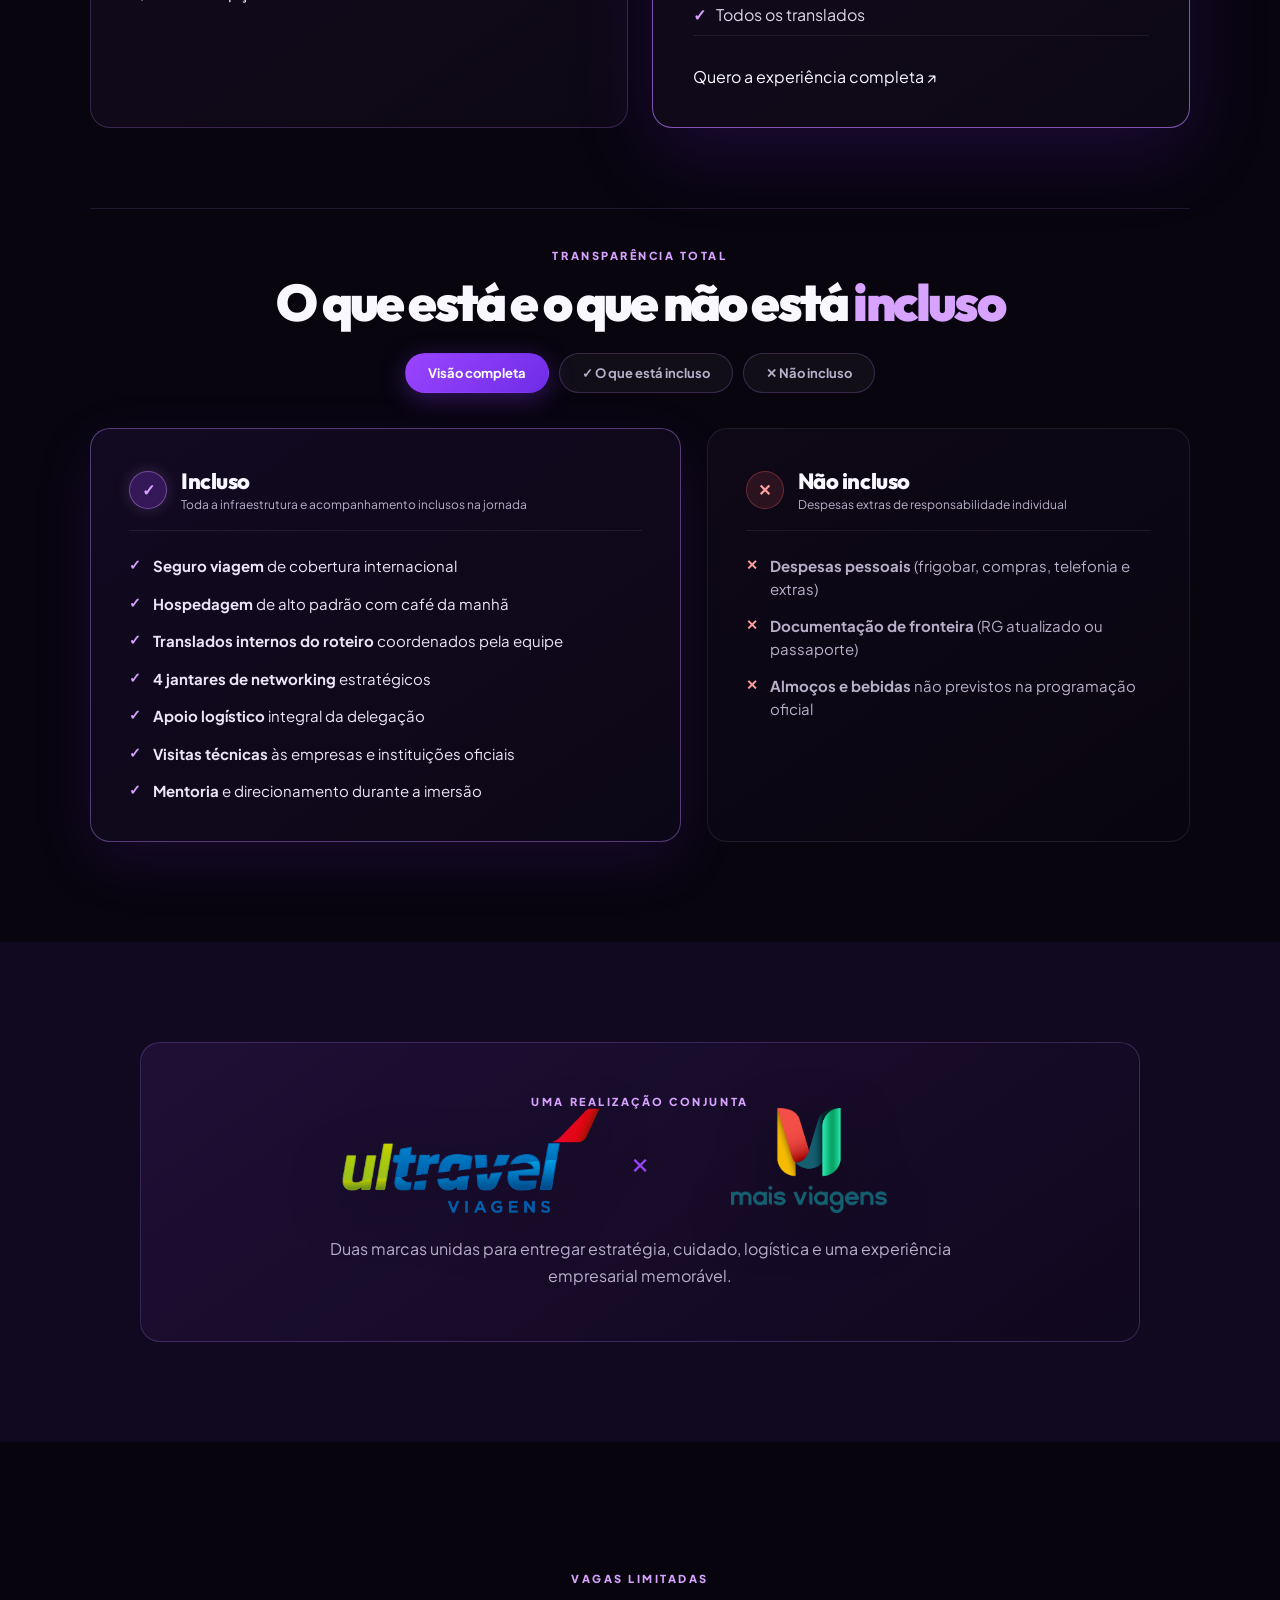
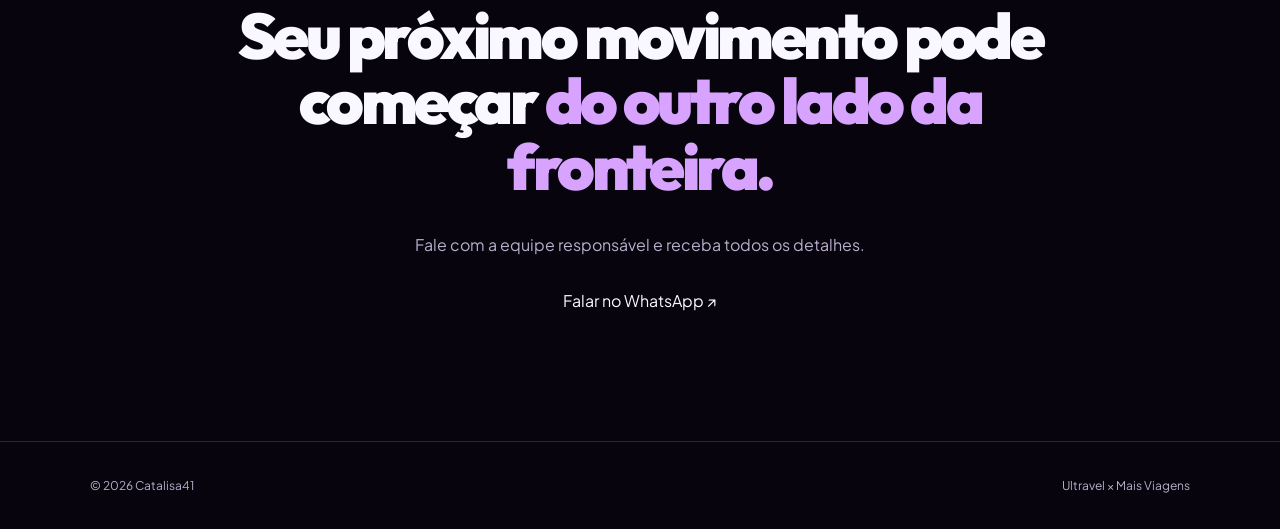
==== commit c13be693: "Auto-update: 21/09/2026 16:32:13" ====
--- a/index.html
+++ b/index.html
@@ -334,17 +334,17 @@
       align-items: center;
     }
 
-    section{padding:100px max(22px,7vw)}.section-label{color:var(--pink);font-size:11px;letter-spacing:.23em;font-weight:800;text-transform:uppercase}.section-title{font-size:clamp(2.3rem,5vw,4.8rem);letter-spacing:-.055em;line-height:1.02;margin:18px 0 50px}.section-title span{color:var(--pink)}
-    .experience{background:var(--panel)}.feature-grid{display:grid;grid-template-columns:repeat(3,1fr);gap:18px}.feature{padding:30px;border:1px solid var(--line);background:linear-gradient(145deg,rgba(155,69,255,.09),rgba(255,255,255,.015));border-radius:16px}.feature b{display:block;color:var(--pink);font-size:13px;margin-bottom:15px}.feature h3{font-size:23px;margin:0 0 12px}.feature p{color:var(--muted);line-height:1.65;margin:0}
-    .route{background:linear-gradient(180deg,#08050f,#10091a)}.route-card{max-width:1000px;border:1px solid var(--line);border-radius:18px;padding:40px;background:rgba(255,255,255,.025);display:grid;grid-template-columns:1fr auto 1fr;align-items:center;gap:28px}.city small{display:block;color:var(--pink);letter-spacing:.18em}.city strong{font-size:clamp(2rem,5vw,4.5rem)}.city:last-child{text-align:right}.flight{color:var(--pink);font-size:30px}
-    .hotels{background:var(--panel)}.hotel-grid{display:grid;grid-template-columns:1fr 1fr;gap:24px}.hotel{min-height:430px;padding:38px;border-radius:18px;border:1px solid var(--line);background-image:linear-gradient(180deg,transparent 20%,rgba(8,5,15,.96) 88%),var(--hotel-image);background-size:cover;background-position:center;display:flex;flex-direction:column;justify-content:flex-end;cursor:pointer;transition:transform .3s,border-color .3s;position:relative;overflow:hidden}.hotel:hover{transform:translateY(-5px);border-color:rgba(190,123,255,.65)}.hotel small{color:var(--pink);letter-spacing:.15em}.hotel h3{font-size:clamp(1.8rem,3vw,3rem);margin:12px 0}.hotel p{color:var(--muted);line-height:1.6;max-width:540px}.hotel .view{margin-top:12px;color:white;font-size:12px;font-weight:800;letter-spacing:.1em}.gallery{position:fixed;inset:0;background:rgba(3,1,8,.92);z-index:100;display:none;align-items:center;justify-content:center;padding:20px;backdrop-filter:blur(10px)}.gallery.open{display:flex}.gallery-panel{width:min(1000px,96vw);max-height:92vh;overflow:auto;background:#100a1b;border:1px solid var(--line);border-radius:18px;padding:22px}.gallery-head{display:flex;justify-content:space-between;align-items:center;margin-bottom:18px}.gallery-head h3{margin:0;font-size:24px}.gallery-close{border:1px solid var(--line);background:transparent;color:white;width:44px;height:44px;border-radius:50%;cursor:pointer}.gallery-main{width:100%;height:min(62vh,600px);object-fit:contain;background:#05030b;border-radius:12px}.thumbs{display:grid;grid-template-columns:repeat(5,1fr);gap:10px;margin-top:12px}.thumbs button{padding:0;border:2px solid transparent;background:none;border-radius:8px;overflow:hidden;cursor:pointer}.thumbs button.active{border-color:var(--violet)}.thumbs img{width:100%;height:80px;object-fit:cover}
-    .pricing{background:radial-gradient(circle at 50% 0,rgba(142,53,245,.17),transparent 35%),#08050f}.price-grid{display:grid;grid-template-columns:1fr 1fr;gap:24px;max-width:1100px;margin:auto}.price-card{border:1px solid var(--line);background:linear-gradient(145deg,#130b20,#0d0815);border-radius:20px;padding:40px;position:relative;overflow:hidden}.price-card.featured{border-color:rgba(190,123,255,.65);box-shadow:0 25px 80px rgba(118,37,220,.18)}.badge{position:absolute;right:0;top:0;background:var(--violet);font-size:10px;font-weight:900;padding:10px 14px;letter-spacing:.12em}.price-card>small{color:var(--pink);font-weight:800;letter-spacing:.15em}.price-card h3{font-size:24px;margin:12px 0}.price{font-size:clamp(3rem,6vw,5.2rem);font-weight:900;letter-spacing:-.07em;margin:28px 0 6px}.per{color:var(--muted);font-size:12px;text-transform:uppercase;letter-spacing:.1em}.price-card ul{padding:0;list-style:none;margin:30px 0}.price-card li{padding:10px 0;border-bottom:1px solid rgba(255,255,255,.07);color:#ddd5ea}.price-card li:before{content:"✓";color:var(--pink);font-weight:900;margin-right:10px}
+    section{padding:100px max(22px,7vw)}.section-label{color:var(--pink);font-size:11px;letter-spacing:.23em;font-weight:800;text-transform:uppercase}.section-title{font-family:'Outfit',sans-serif;font-size:clamp(2.3rem,5vw,4.8rem);letter-spacing:-.055em;line-height:1.02;margin:18px 0 50px;font-weight:900}.section-title span{color:var(--pink)}
+    .experience{background:var(--panel)}.feature-grid{display:grid;grid-template-columns:repeat(3,1fr);gap:18px}.feature{padding:30px;border:1px solid var(--line);background:linear-gradient(145deg,rgba(155,69,255,.09),rgba(255,255,255,.015));border-radius:16px}.feature b{display:block;color:var(--pink);font-size:13px;margin-bottom:15px}.feature h3{font-family:'Outfit',sans-serif;font-size:23px;margin:0 0 12px;font-weight:800}.feature p{color:var(--muted);line-height:1.65;margin:0}
+    .route{background:linear-gradient(180deg,#08050f,#10091a)}.route-card{max-width:1000px;border:1px solid var(--line);border-radius:18px;padding:40px;background:rgba(255,255,255,.025);display:grid;grid-template-columns:1fr auto 1fr;align-items:center;gap:28px}.city small{display:block;color:var(--pink);letter-spacing:.18em}.city strong{font-family:'Outfit',sans-serif;font-size:clamp(2rem,5vw,4.5rem);font-weight:900}.city:last-child{text-align:right}.flight{color:var(--pink);font-size:30px}
+    .hotels{background:var(--panel)}.hotel-grid{display:grid;grid-template-columns:1fr 1fr;gap:24px}.hotel{min-height:430px;padding:38px;border-radius:18px;border:1px solid var(--line);background-image:linear-gradient(180deg,transparent 20%,rgba(8,5,15,.96) 88%),var(--hotel-image);background-size:cover;background-position:center;display:flex;flex-direction:column;justify-content:flex-end;cursor:pointer;transition:transform .3s,border-color .3s;position:relative;overflow:hidden}.hotel:hover{transform:translateY(-5px);border-color:rgba(190,123,255,.65)}.hotel small{color:var(--pink);letter-spacing:.15em}.hotel h3{font-family:'Outfit',sans-serif;font-size:clamp(1.8rem,3vw,3rem);margin:12px 0;font-weight:800}.hotel p{color:var(--muted);line-height:1.6;max-width:540px}.hotel .view{margin-top:12px;color:white;font-size:12px;font-weight:800;letter-spacing:.1em}.gallery{position:fixed;inset:0;background:rgba(3,1,8,.92);z-index:100;display:none;align-items:center;justify-content:center;padding:20px;backdrop-filter:blur(10px)}.gallery.open{display:flex}.gallery-panel{width:min(1000px,96vw);max-height:92vh;overflow:auto;background:#100a1b;border:1px solid var(--line);border-radius:18px;padding:22px}.gallery-head{display:flex;justify-content:space-between;align-items:center;margin-bottom:18px}.gallery-head h3{font-family:'Outfit',sans-serif;margin:0;font-size:24px;font-weight:800}.gallery-close{border:1px solid var(--line);background:transparent;color:white;width:44px;height:44px;border-radius:50%;cursor:pointer}.gallery-main{width:100%;height:min(62vh,600px);object-fit:contain;background:#05030b;border-radius:12px}.thumbs{display:grid;grid-template-columns:repeat(5,1fr);gap:10px;margin-top:12px}.thumbs button{padding:0;border:2px solid transparent;background:none;border-radius:8px;overflow:hidden;cursor:pointer}.thumbs button.active{border-color:var(--violet)}.thumbs img{width:100%;height:80px;object-fit:cover}
+    .pricing{background:radial-gradient(circle at 50% 0,rgba(142,53,245,.17),transparent 35%),#08050f}.price-grid{display:grid;grid-template-columns:1fr 1fr;gap:24px;max-width:1100px;margin:auto}.price-card{border:1px solid var(--line);background:linear-gradient(145deg,#130b20,#0d0815);border-radius:20px;padding:40px;position:relative;overflow:hidden}.price-card.featured{border-color:rgba(190,123,255,.65);box-shadow:0 25px 80px rgba(118,37,220,.18)}.badge{position:absolute;right:0;top:0;background:var(--violet);font-size:10px;font-weight:900;padding:10px 14px;letter-spacing:.12em}.price-card>small{color:var(--pink);font-weight:800;letter-spacing:.15em}.price-card h3{font-family:'Outfit',sans-serif;font-size:24px;margin:12px 0;font-weight:800}.price{font-family:'Outfit',sans-serif;font-size:clamp(3rem,6vw,5.2rem);font-weight:900;letter-spacing:-.07em;margin:28px 0 6px}.per{color:var(--muted);font-size:12px;text-transform:uppercase;letter-spacing:.1em}.price-card ul{padding:0;list-style:none;margin:30px 0}.price-card li{padding:10px 0;border-bottom:1px solid rgba(255,255,255,.07);color:#ddd5ea}.price-card li:before{content:"✓";color:var(--pink);font-weight:900;margin-right:10px}
     /* Visitas Tecnicas */
     .visitas{background:var(--panel2);position:relative}
     .visitas-box{max-width:1160px;margin:0 auto;border:1px solid var(--line);border-radius:24px;background:linear-gradient(150deg,#120923 0%,#090513 100%);display:grid;grid-template-columns:1fr 1.15fr;box-shadow:0 30px 90px rgba(0,0,0,.5);overflow:hidden;position:relative}
     .visitas-copy{padding:60px 50px;display:flex;flex-direction:column;justify-content:center;position:relative;background:radial-gradient(circle at 10% 20%,rgba(155,69,255,.18),transparent 65%)}
     .visitas-copy .section-label{display:inline-block;padding:6px 14px;border:1px solid var(--line);border-radius:30px;margin-bottom:24px;background:rgba(155,69,255,.12);width:fit-content}
-    .visitas-copy h2{font-size:clamp(2.4rem,4.5vw,4.2rem);line-height:1.02;letter-spacing:-.05em;margin:0 0 22px}
+    .visitas-copy h2{font-family:'Outfit',sans-serif;font-size:clamp(2.4rem,4.5vw,4.2rem);line-height:1.02;letter-spacing:-.05em;margin:0 0 22px;font-weight:900}
     .visitas-copy h2 span{color:var(--pink);text-shadow:0 4px 25px rgba(214,154,255,.35)}
     .visitas-copy p{color:var(--muted);font-size:16px;line-height:1.75;margin:0;max-width:440px}
     .visitas-list-wrap{padding:50px 45px;background:rgba(255,255,255,.015);border-left:1px solid var(--line);display:flex;flex-direction:column;justify-content:center;gap:16px}
@@ -367,7 +367,7 @@
     .inc-badge{width:38px;height:38px;border-radius:50%;display:flex;align-items:center;justify-content:center;font-weight:900;font-size:16px}
     .inc-badge.check{background:rgba(155,69,255,.25);color:var(--pink);border:1px solid rgba(214,154,255,.4);box-shadow:0 0 15px rgba(214,154,255,.2)}
     .inc-badge.cross{background:rgba(255,100,100,.12);color:#ff9e9e;border:1px solid rgba(255,100,100,.3)}
-    .inc-title h4{margin:0;font-size:22px;font-weight:800;letter-spacing:-.02em}
+    .inc-title h4{font-family:'Outfit',sans-serif;margin:0;font-size:22px;font-weight:800;letter-spacing:-.02em}
     .inc-title small{color:var(--muted);font-size:12px;display:block;margin-top:2px}
     .inc-list{list-style:none;padding:0;margin:0;display:flex;flex-direction:column;gap:15px}
     .inc-list li{display:flex;align-items:flex-start;gap:12px;font-size:15px;color:#ece5f7;line-height:1.5}
@@ -377,8 +377,8 @@
     .inc-list.cross-list li{color:var(--muted)}
     .partners{background:var(--panel);text-align:center}.partner-box{border:1px solid var(--line);border-radius:20px;padding:52px;background:linear-gradient(145deg,rgba(155,69,255,.1),transparent);max-width:1000px;margin:auto}.partner-names{display:flex;justify-content:center;align-items:center;gap:30px}.partner-names img{width:min(260px,34vw);height:105px;object-fit:contain;filter:drop-shadow(0 15px 28px rgba(0,0,0,.3))}.partner-names i{color:var(--violet);font-style:normal;font-size:30px}.partner-box p{color:var(--muted);line-height:1.7;max-width:670px;margin:22px auto 0}
     .closing{text-align:center;padding-top:130px;padding-bottom:130px}.closing .section-title{max-width:900px;margin:18px auto 35px}.closing p{color:var(--muted);margin-bottom:35px}footer{padding:36px max(22px,7vw);border-top:1px solid var(--line);color:var(--muted);display:flex;justify-content:space-between;font-size:12px}
-    @media(max-width:950px){.hero-section{grid-template-columns:1fr;padding-top:40px;min-height:auto;gap:30px}.hero-image{order:1}.hero-copy{order:2;max-width:100%}.visitas-box{grid-template-columns:1fr}.visitas-list-wrap{border-left:none;border-top:1px solid var(--line);padding:35px 24px}.visitas-copy{padding:40px 24px}.inclusion-grid{grid-template-columns:1fr}}
-    @media(max-width:760px){.nav-links{display:none}.nav{height:68px}.nav-cta{padding:11px 13px;font-size:10px}h1{font-size:3.4rem}.feature-grid,.hotel-grid,.price-grid{grid-template-columns:1fr}.route-card{grid-template-columns:1fr;text-align:left;padding:28px}.city:last-child{text-align:left}.flight{transform:rotate(90deg);width:30px}.price-card{padding:30px 24px}.partner-box{padding:38px 20px}.partner-names{flex-direction:column;gap:14px}section{padding-top:75px;padding-bottom:75px}footer{flex-direction:column;gap:10px}.inclusion-card{padding:28px 20px}.tab-btn{padding:9px 15px;font-size:11px}}
+    @media(max-width:950px){.hero-section{grid-template-columns:1fr;padding-top:40px;min-height:auto;gap:45px}.hero-image-wrapper{order:2}.hero-copy{order:1;max-width:100%}.visitas-box{grid-template-columns:1fr}.visitas-list-wrap{border-left:none;border-top:1px solid var(--line);padding:35px 24px}.visitas-copy{padding:40px 24px}.inclusion-grid{grid-template-columns:1fr}}
+    @media(max-width:760px){.nav-links{display:none}.nav{height:72px}.nav-cta{padding:11px 14px;font-size:10.5px}h1{font-size:3.2rem}.feature-grid,.hotel-grid,.price-grid{grid-template-columns:1fr}.route-card{grid-template-columns:1fr;text-align:left;padding:28px}.city:last-child{text-align:left}.flight{transform:rotate(90deg);width:30px}.price-card{padding:30px 24px}.partner-box{padding:38px 20px}.partner-names{flex-direction:column;gap:14px}section{padding-top:75px;padding-bottom:75px}footer{flex-direction:column;gap:10px}.inclusion-card{padding:28px 20px}.tab-btn{padding:9px 15px;font-size:11px}}
   </style>
 </head>
 <body>
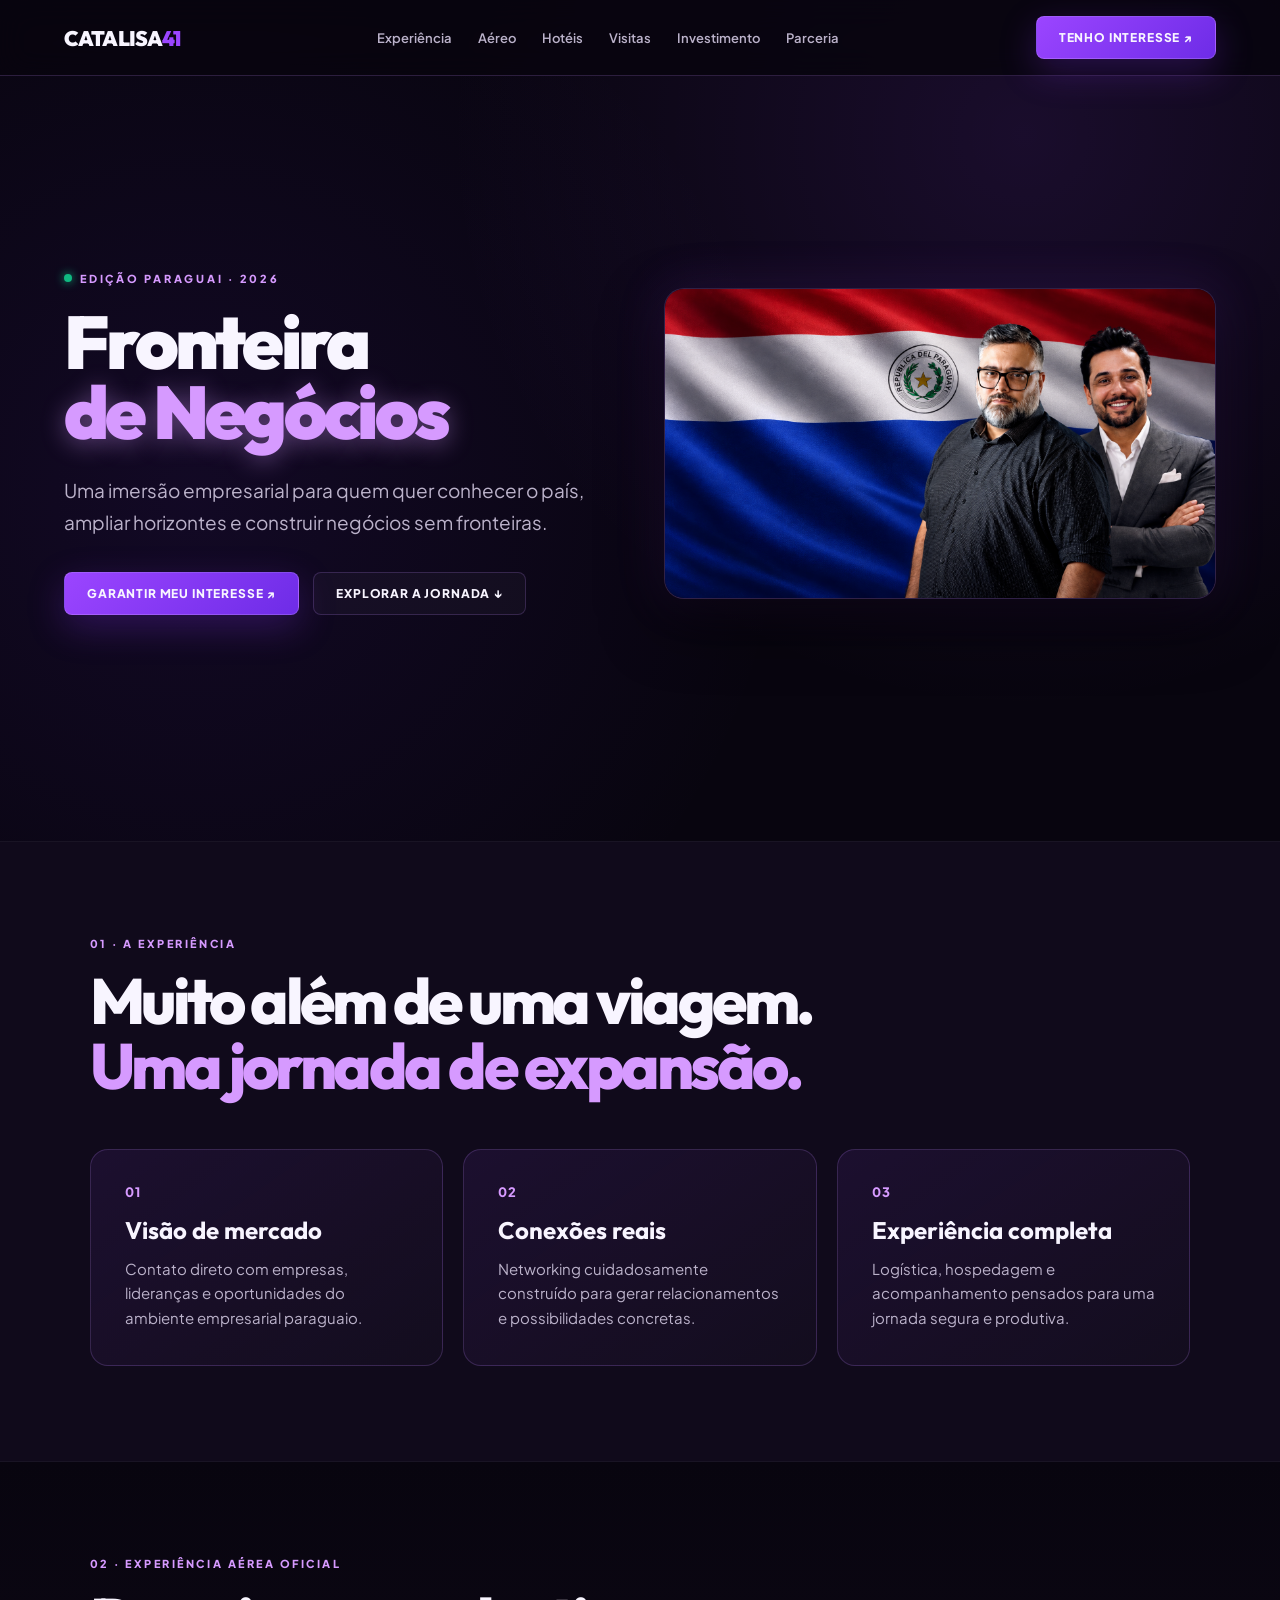
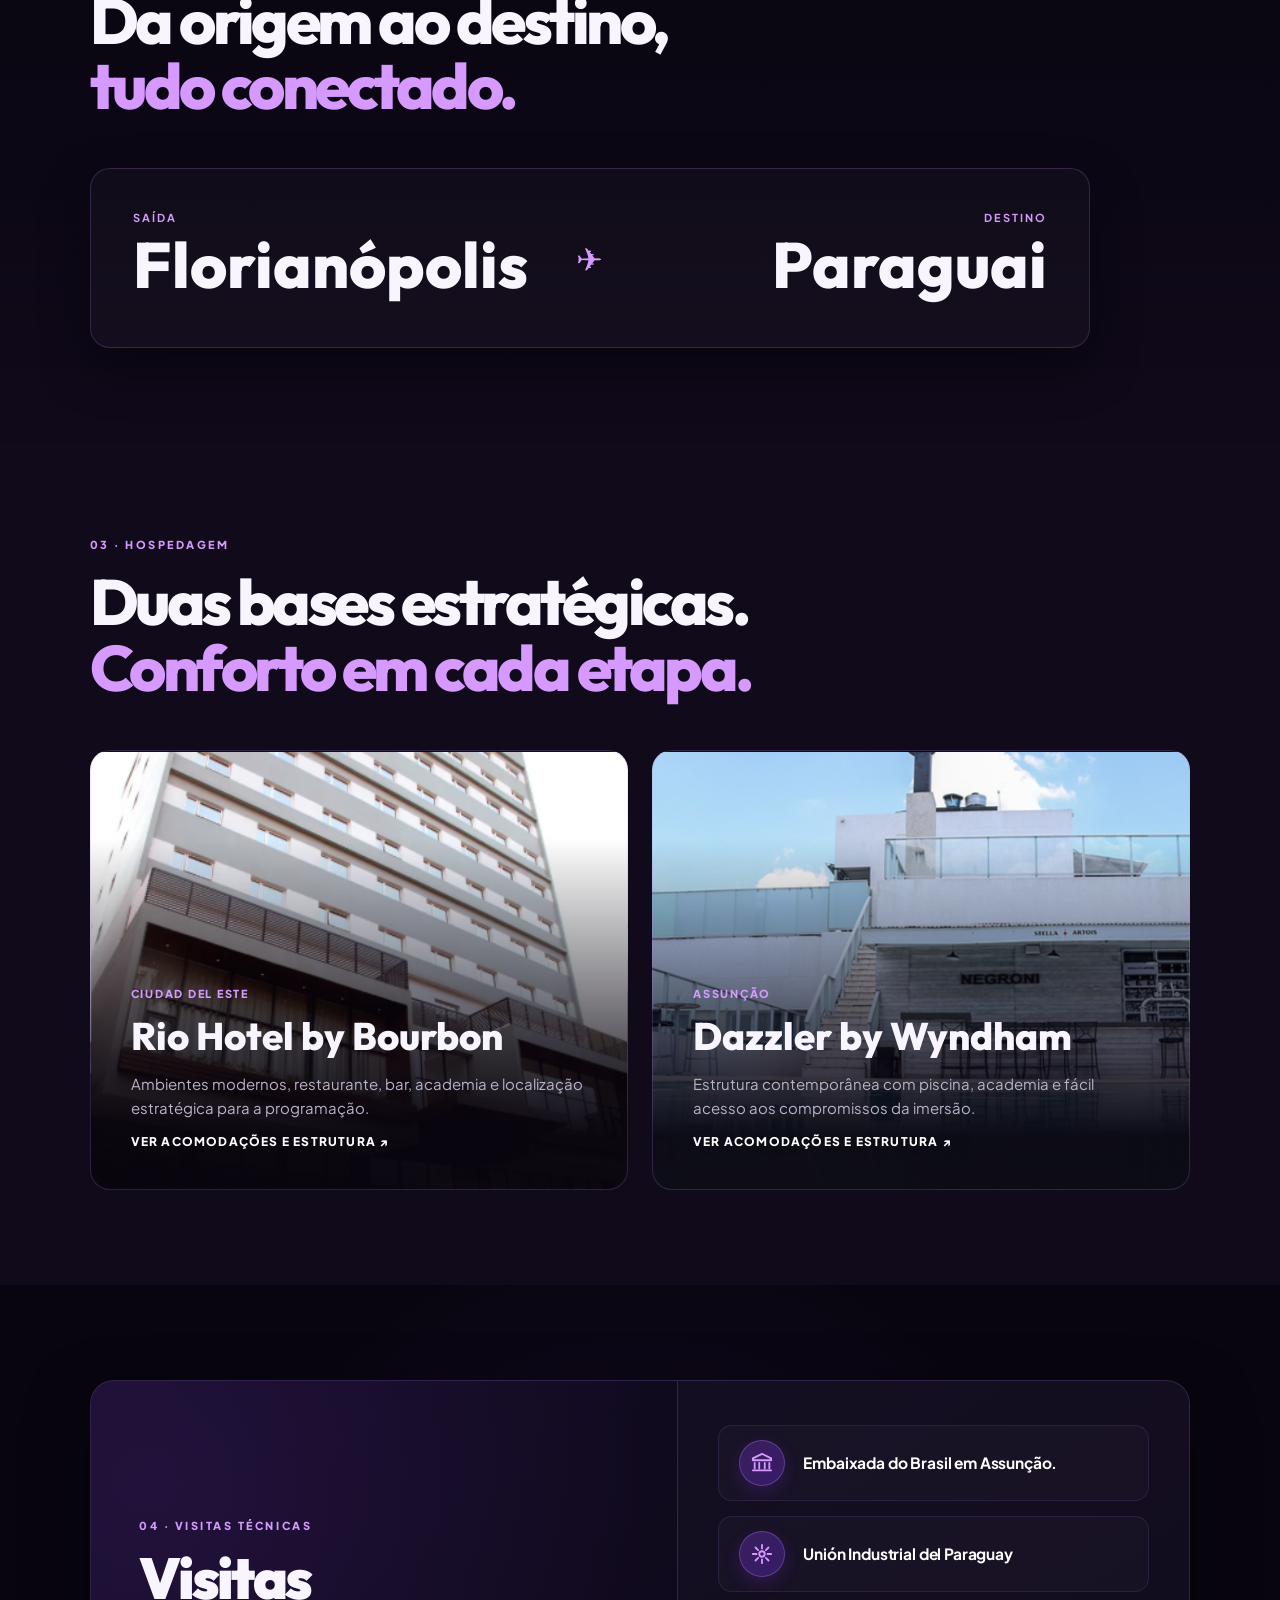
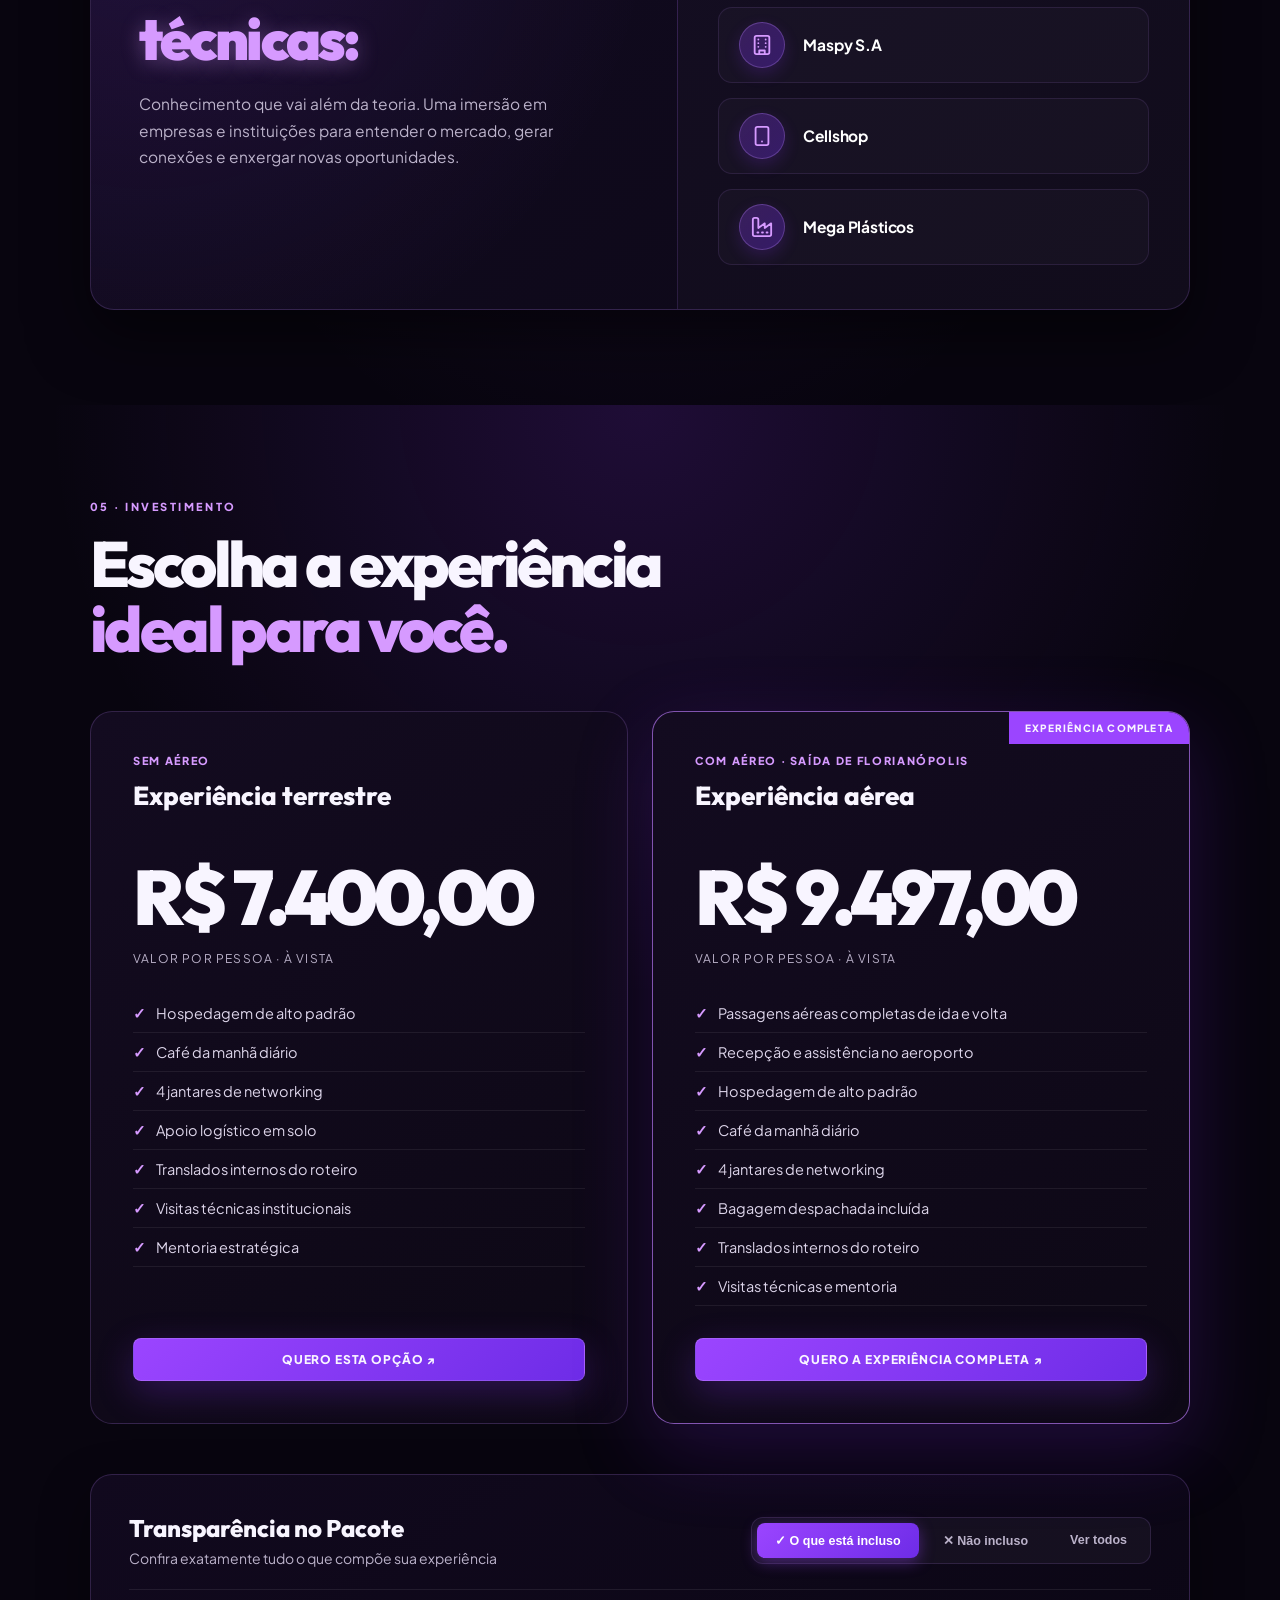
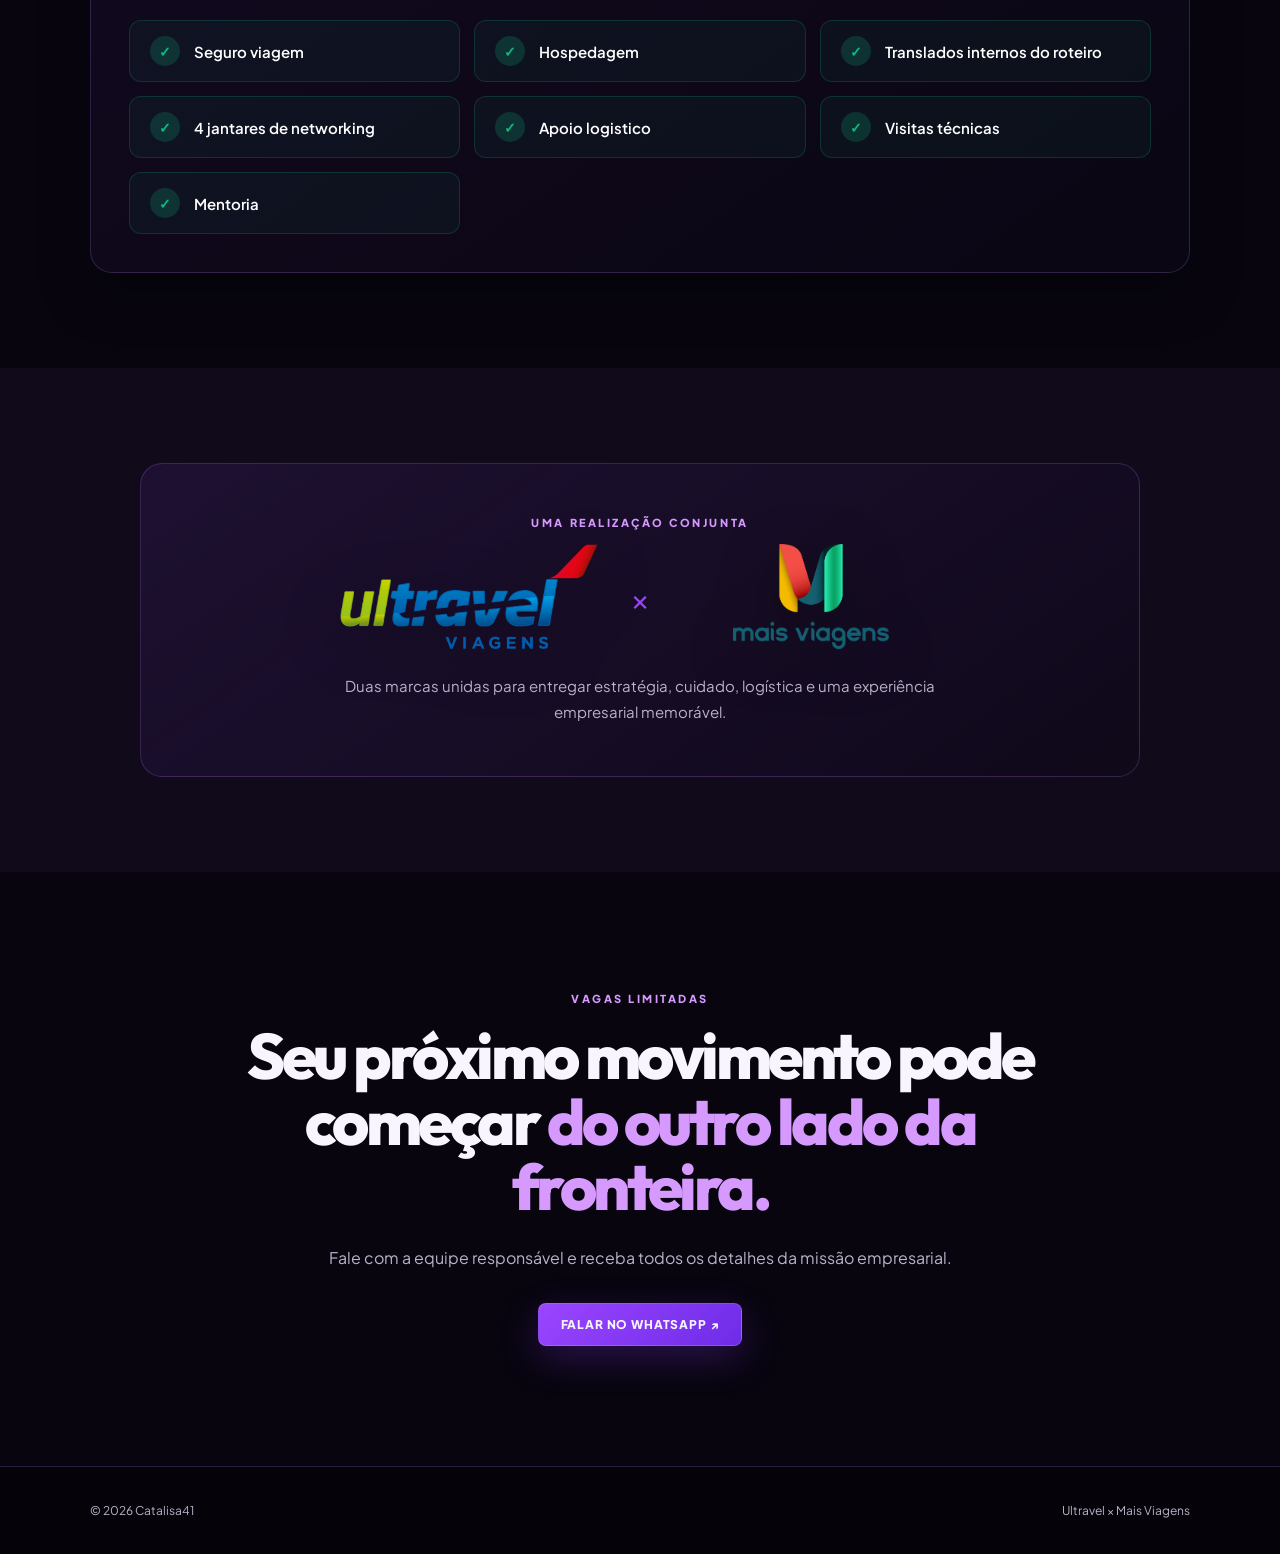
==== commit 57bde782: "Auto-update: 21/09/2026 16:35:41" ====
--- a/index.html
+++ b/index.html
@@ -4,7 +4,7 @@
   <meta charset="UTF-8">
   <meta name="viewport" content="width=device-width,initial-scale=1">
   <meta name="description" content="Catalisa41 — Fronteira de Negócios. Imersão empresarial no Paraguai 2026.">
-  <meta name="theme-color" content="#07040d">
+  <meta name="theme-color" content="#08050f">
   <link rel="icon" type="image/png" href="./favicon.png">
   <link rel="apple-touch-icon" href="./favicon.png">
   <title>Catalisa41 | Fronteira de Negócios — Paraguai 2026</title>
@@ -14,569 +14,1124 @@
   <script src="./tracking-config.js"></script>
   <style>
     :root {
-      --bg: #07040d;
-      --bg-light: #0d0818;
-      --panel: #11091f;
-      --panel2: #160c29;
+      --bg: #08050f;
+      --panel: #100a1b;
+      --panel2: #160d25;
       --violet: #9b45ff;
       --violet2: #6e2ce7;
-      --pink: #d8a2ff;
-      --text: #f9f7ff;
-      --muted: #b8afca;
-      --line: rgba(190, 135, 255, 0.22);
+      --pink: #d69aff;
+      --text: #f8f5ff;
+      --muted: #bbb2ca;
+      --line: rgba(190, 135, 255, 0.2);
     }
     * { box-sizing: border-box; }
     html { scroll-behavior: smooth; }
     body {
       margin: 0;
-      background: radial-gradient(circle at 85% 15%, rgba(135, 52, 245, 0.16) 0%, transparent 45%),
-                  radial-gradient(circle at 10% 45%, rgba(110, 44, 231, 0.14) 0%, transparent 50%),
-                  radial-gradient(circle at 50% 80%, rgba(155, 69, 255, 0.08) 0%, transparent 60%),
+      background: radial-gradient(circle at 80% 15%, rgba(155, 69, 255, 0.12), transparent 45%),
+                  radial-gradient(circle at 15% 55%, rgba(110, 44, 231, 0.1), transparent 50%),
                   var(--bg);
       background-attachment: fixed;
       color: var(--text);
-      font-family: 'Plus Jakarta Sans', sans-serif;
+      font-family: 'Plus Jakarta Sans', Inter, -apple-system, BlinkMacSystemFont, sans-serif;
       overflow-x: hidden;
       -webkit-font-smoothing: antialiased;
     }
     a { color: inherit; text-decoration: none; }
     img { max-width: 100%; display: block; }
 
-    /* Nav Glassmorphism */
+    /* Header Nav */
     .nav {
-      height: 80px;
-      padding: 0 max(24px, 6vw);
+      height: 76px;
+      padding: 0 max(22px, 5vw);
       display: flex;
       align-items: center;
       justify-content: space-between;
-      background: rgba(7, 4, 13, 0.85);
+      background: rgba(8, 5, 15, 0.9);
       border-bottom: 1px solid var(--line);
       position: sticky;
       top: 0;
-      z-index: 100;
-      backdrop-filter: blur(20px);
-      -webkit-backdrop-filter: blur(20px);
+      z-index: 50;
+      backdrop-filter: blur(15px);
+      -webkit-backdrop-filter: blur(15px);
     }
     .brand {
       font-family: 'Outfit', sans-serif;
       font-weight: 900;
-      letter-spacing: -0.03em;
-      font-size: 22px;
-      display: flex;
-      align-items: center;
-      gap: 3px;
-    }
-    .brand span {
-      background: linear-gradient(135deg, var(--pink), var(--violet));
-      -webkit-background-clip: text;
-      -webkit-text-fill-color: transparent;
-    }
+      letter-spacing: -0.04em;
+      font-size: 21px;
+    }
+    .brand span { color: var(--violet); }
     .nav-links {
       display: flex;
-      gap: 32px;
+      gap: 26px;
       color: var(--muted);
-      font-size: 13.5px;
+      font-size: 13px;
       font-weight: 600;
     }
     .nav-links a {
-      transition: color 0.25s ease;
-      position: relative;
+      transition: color 0.2s;
     }
     .nav-links a:hover {
       color: #ffffff;
     }
-    .nav-cta {
+    .nav-cta, .button {
       background: linear-gradient(135deg, var(--violet), var(--violet2));
       padding: 13px 22px;
-      border-radius: 10px;
+      border-radius: 8px;
       font-size: 12px;
       font-weight: 800;
-      letter-spacing: 0.08em;
+      letter-spacing: 0.07em;
       text-transform: uppercase;
-      box-shadow: 0 10px 30px rgba(130, 52, 235, 0.35);
-      border: 1px solid rgba(255, 255, 255, 0.2);
-      transition: all 0.25s ease;
-    }
-    .nav-cta:hover {
+      box-shadow: 0 12px 36px rgba(130, 52, 235, 0.28);
+      display: inline-flex;
+      align-items: center;
+      justify-content: center;
+      gap: 8px;
+      border: 1px solid rgba(255, 255, 255, 0.15);
+      cursor: pointer;
+      transition: transform 0.2s, box-shadow 0.2s;
+    }
+    .nav-cta:hover, .button:hover {
       transform: translateY(-2px);
-      box-shadow: 0 15px 35px rgba(130, 52, 235, 0.5);
-    }
-
-    /* Hero Ultra Luxury */
+      box-shadow: 0 16px 42px rgba(130, 52, 235, 0.4);
+    }
+
+    /* Hero Section */
     .hero-section {
       display: grid;
-      grid-template-columns: 1.05fr 0.95fr;
-      align-items: center;
-      gap: 55px;
-      max-width: 1280px;
+      grid-template-columns: 1fr 1fr;
+      align-items: center;
+      gap: 48px;
+      max-width: 1300px;
       margin: 0 auto;
-      padding: 70px max(24px, 5vw) 100px;
+      padding: 60px max(22px, 5vw) 90px;
       min-height: 85vh;
-      position: relative;
     }
     .hero-copy {
       position: relative;
-      z-index: 5;
-    }
-    .hero-badge {
-      display: inline-flex;
-      align-items: center;
-      gap: 10px;
-      padding: 8px 18px;
-      border-radius: 100px;
-      background: rgba(155, 69, 255, 0.12);
-      border: 1px solid rgba(190, 135, 255, 0.35);
-      color: #e5bfff;
-      font-size: 11px;
-      font-weight: 800;
-      letter-spacing: 0.18em;
-      text-transform: uppercase;
-      margin-bottom: 24px;
-      backdrop-filter: blur(10px);
-      box-shadow: 0 4px 20px rgba(155, 69, 255, 0.15);
-    }
-    .pulse-dot {
-      width: 7px;
-      height: 7px;
-      border-radius: 50%;
-      background: #38ef7d;
-      box-shadow: 0 0 10px #38ef7d;
-      animation: pulseGreen 2s infinite;
-    }
-    @keyframes pulseGreen {
-      0%, 100% { opacity: 1; transform: scale(1); }
-      50% { opacity: 0.4; transform: scale(0.85); }
-    }
-    .hero-copy h1 {
-      font-family: 'Outfit', sans-serif;
-      font-size: clamp(3.3rem, 5.8vw, 5.5rem);
-      line-height: 0.96;
-      letter-spacing: -0.045em;
-      margin: 0 0 24px;
-      font-weight: 900;
-      color: #ffffff;
-    }
-    .gradient-text {
-      background: linear-gradient(135deg, #ffffff 20%, #e2b4ff 65%, #9b45ff 100%);
-      -webkit-background-clip: text;
-      -webkit-text-fill-color: transparent;
-      display: inline-block;
-    }
-    .hero-copy .lead {
-      font-size: clamp(16px, 1.7vw, 19px);
-      line-height: 1.75;
-      color: #c5bcd6;
-      margin: 0 0 36px;
-      max-width: 530px;
-    }
-    .hero-actions {
-      display: flex;
-      gap: 16px;
-      flex-wrap: wrap;
-      align-items: center;
-    }
-    .button.primary-btn {
-      background: linear-gradient(135deg, #9b45ff 0%, #6e2ce7 100%);
-      color: #ffffff;
-      padding: 16px 28px;
-      border-radius: 12px;
-      font-size: 13px;
-      font-weight: 800;
-      letter-spacing: 0.08em;
-      text-transform: uppercase;
-      box-shadow: 0 15px 40px rgba(130, 52, 235, 0.45);
-      border: 1px solid rgba(255, 255, 255, 0.2);
-      transition: all 0.3s cubic-bezier(0.16, 1, 0.3, 1);
-      display: inline-flex;
-      align-items: center;
-      gap: 8px;
-    }
-    .button.primary-btn:hover {
-      transform: translateY(-3px) scale(1.02);
-      box-shadow: 0 20px 50px rgba(130, 52, 235, 0.6);
-    }
-    .button.secondary-btn {
-      background: rgba(255, 255, 255, 0.04);
-      color: #f1edff;
-      border: 1px solid rgba(190, 135, 255, 0.28);
-      padding: 16px 26px;
-      border-radius: 12px;
-      font-size: 13px;
-      font-weight: 700;
-      letter-spacing: 0.05em;
-      backdrop-filter: blur(12px);
-      transition: all 0.3s ease;
-      display: inline-flex;
-      align-items: center;
-      gap: 8px;
-    }
-    .button.secondary-btn:hover {
-      background: rgba(155, 69, 255, 0.15);
-      border-color: rgba(214, 154, 255, 0.6);
-      transform: translateY(-3px);
-      color: #ffffff;
-    }
-    .hero-proof-bar {
-      display: flex;
-      align-items: center;
-      gap: 20px;
-      margin-top: 42px;
-      padding-top: 24px;
-      border-top: 1px solid rgba(190, 135, 255, 0.15);
-      color: #a79cb8;
-      font-size: 12px;
-      font-weight: 700;
-      letter-spacing: 0.08em;
-      text-transform: uppercase;
-      flex-wrap: wrap;
-    }
-    .hero-proof-bar span {
-      display: flex;
-      align-items: center;
-      gap: 6px;
-      color: #f3edff;
-    }
-    .hero-proof-bar i {
-      color: var(--pink);
-      font-style: normal;
-    }
-
-    /* Hero Frame with Aura and Luxury Presentation */
-    .hero-image-wrapper {
+      padding: 0;
+      order: 1;
+      max-width: 600px;
+    }
+    .hero-image {
       position: relative;
       width: 100%;
-      display: flex;
-      justify-content: center;
-      align-items: center;
       order: 2;
     }
-    .hero-aura {
-      position: absolute;
-      inset: 10% 12%;
-      background: radial-gradient(circle, rgba(155, 69, 255, 0.35) 0%, rgba(110, 44, 231, 0.18) 50%, transparent 70%);
-      filter: blur(60px);
-      z-index: 1;
-      pointer-events: none;
-    }
-    .hero-card-frame {
-      position: relative;
-      z-index: 2;
-      width: 100%;
-      max-width: 560px;
-      border-radius: 28px;
-      padding: 10px;
-      background: linear-gradient(145deg, rgba(190, 135, 255, 0.3) 0%, rgba(22, 13, 37, 0.85) 50%, rgba(155, 69, 255, 0.18) 100%);
-      box-shadow: 0 35px 90px rgba(0, 0, 0, 0.75), 0 0 50px rgba(130, 52, 235, 0.25);
-      border: 1px solid rgba(255, 255, 255, 0.12);
-      backdrop-filter: blur(20px);
-      transition: transform 0.4s ease, box-shadow 0.4s ease;
-    }
-    .hero-card-frame:hover {
-      transform: translateY(-6px) scale(1.01);
-      box-shadow: 0 45px 110px rgba(0, 0, 0, 0.85), 0 0 70px rgba(155, 69, 255, 0.35);
-    }
-    .hero-card-inner {
-      position: relative;
+    .hero-image-frame {
       border-radius: 20px;
       overflow: hidden;
-      background: #090513;
-    }
-    .hero-card-inner img {
+      border: 1px solid var(--line);
+      box-shadow: 0 25px 60px rgba(0, 0, 0, 0.6), 0 0 50px rgba(155, 69, 255, 0.16);
+      background: #0d0818;
+      position: relative;
+    }
+    .hero-image-frame img {
       width: 100%;
       height: auto;
+      display: block;
+      transition: transform 0.4s ease;
+    }
+    .hero-image-frame:hover img {
+      transform: scale(1.02);
+    }
+    .eyebrow {
+      font-size: 11px;
+      color: var(--pink);
+      letter-spacing: 0.25em;
+      text-transform: uppercase;
+      font-weight: 800;
+      display: flex;
+      align-items: center;
+      gap: 8px;
+    }
+    .eyebrow::before {
+      content: "";
+      display: inline-block;
+      width: 8px;
+      height: 8px;
+      border-radius: 50%;
+      background: #10b981;
+      box-shadow: 0 0 10px #10b981;
+    }
+    h1 {
+      font-family: 'Outfit', sans-serif;
+      font-size: clamp(3rem, 5.8vw, 5.4rem);
+      line-height: 0.95;
+      letter-spacing: -0.05em;
+      margin: 22px 0 26px;
+      font-weight: 900;
+    }
+    h1 span {
+      color: var(--pink);
+      text-shadow: 0 4px 24px rgba(214, 154, 255, 0.4);
+    }
+    .lead {
+      font-size: clamp(16px, 1.7vw, 19px);
+      line-height: 1.7;
+      color: var(--muted);
+      margin: 0;
+    }
+    .hero-actions {
+      display: flex;
+      gap: 14px;
+      flex-wrap: wrap;
+      margin-top: 34px;
+    }
+    .button.secondary {
+      background: rgba(255, 255, 255, 0.03);
+      border: 1px solid var(--line);
+      box-shadow: none;
+      color: var(--text);
+    }
+    .button.secondary:hover {
+      background: rgba(255, 255, 255, 0.07);
+      border-color: rgba(190, 135, 255, 0.4);
+    }
+
+    /* Common Sections */
+    section {
+      padding: 95px max(22px, 7vw);
+    }
+    .section-label {
+      color: var(--pink);
+      font-size: 11px;
+      letter-spacing: 0.23em;
+      font-weight: 800;
+      text-transform: uppercase;
+    }
+    .section-title {
+      font-family: 'Outfit', sans-serif;
+      font-size: clamp(2.3rem, 5vw, 4.6rem);
+      letter-spacing: -0.055em;
+      line-height: 1.02;
+      margin: 18px 0 50px;
+      font-weight: 800;
+    }
+    .section-title span {
+      color: var(--pink);
+    }
+
+    /* 01 · A Experiência */
+    .experience {
+      background: var(--panel);
+      border-top: 1px solid rgba(255, 255, 255, 0.04);
+      border-bottom: 1px solid rgba(255, 255, 255, 0.04);
+    }
+    .feature-grid {
+      display: grid;
+      grid-template-columns: repeat(3, 1fr);
+      gap: 20px;
+    }
+    .feature {
+      padding: 34px;
+      border: 1px solid var(--line);
+      background: linear-gradient(145deg, rgba(155, 69, 255, 0.09), rgba(255, 255, 255, 0.015));
+      border-radius: 18px;
+      transition: transform 0.25s, border-color 0.25s;
+    }
+    .feature:hover {
+      transform: translateY(-4px);
+      border-color: rgba(190, 135, 255, 0.45);
+    }
+    .feature b {
+      display: block;
+      color: var(--pink);
+      font-size: 13px;
+      margin-bottom: 15px;
+      font-weight: 800;
+      letter-spacing: 0.1em;
+    }
+    .feature h3 {
+      font-family: 'Outfit', sans-serif;
+      font-size: 24px;
+      margin: 0 0 12px;
+      font-weight: 700;
+    }
+    .feature p {
+      color: var(--muted);
+      line-height: 1.65;
+      margin: 0;
+      font-size: 15px;
+    }
+
+    /* 02 · Rota Aérea */
+    .route {
+      background: linear-gradient(180deg, #08050f, #10091a);
+    }
+    .route-card {
+      max-width: 1000px;
+      border: 1px solid var(--line);
+      border-radius: 20px;
+      padding: 42px;
+      background: rgba(255, 255, 255, 0.025);
+      display: grid;
+      grid-template-columns: 1fr auto 1fr;
+      align-items: center;
+      gap: 28px;
+      box-shadow: 0 20px 50px rgba(0, 0, 0, 0.4);
+    }
+    .city small {
+      display: block;
+      color: var(--pink);
+      letter-spacing: 0.18em;
+      font-weight: 700;
+      font-size: 11px;
+    }
+    .city strong {
+      font-family: 'Outfit', sans-serif;
+      font-size: clamp(2rem, 5vw, 4.2rem);
+      font-weight: 800;
+    }
+    .city:last-child {
+      text-align: right;
+    }
+    .flight {
+      color: var(--pink);
+      font-size: 32px;
+      display: flex;
+      justify-content: center;
+    }
+
+    /* 03 · Hospedagem */
+    .hotels {
+      background: var(--panel);
+    }
+    .hotel-grid {
+      display: grid;
+      grid-template-columns: 1fr 1fr;
+      gap: 24px;
+    }
+    .hotel {
+      min-height: 440px;
+      padding: 40px;
+      border-radius: 20px;
+      border: 1px solid var(--line);
+      background-image: linear-gradient(180deg, transparent 20%, rgba(8, 5, 15, 0.96) 88%), var(--hotel-image);
+      background-size: cover;
+      background-position: center;
+      display: flex;
+      flex-direction: column;
+      justify-content: flex-end;
+      cursor: pointer;
+      transition: transform 0.3s, border-color 0.3s, box-shadow 0.3s;
+      position: relative;
+      overflow: hidden;
+    }
+    .hotel:hover {
+      transform: translateY(-5px);
+      border-color: rgba(190, 123, 255, 0.65);
+      box-shadow: 0 20px 45px rgba(0, 0, 0, 0.5);
+    }
+    .hotel small {
+      color: var(--pink);
+      letter-spacing: 0.16em;
+      font-weight: 800;
+      font-size: 11px;
+    }
+    .hotel h3 {
+      font-family: 'Outfit', sans-serif;
+      font-size: clamp(1.8rem, 3vw, 3rem);
+      margin: 12px 0;
+      font-weight: 800;
+    }
+    .hotel p {
+      color: var(--muted);
+      line-height: 1.6;
+      max-width: 540px;
+      margin: 0;
+      font-size: 15px;
+    }
+    .hotel .view {
+      margin-top: 14px;
+      color: #ffffff;
+      font-size: 12px;
+      font-weight: 800;
+      letter-spacing: 0.1em;
+      display: inline-flex;
+      align-items: center;
+      gap: 6px;
+    }
+
+    /* 04 · Visitas Técnicas (Novo e Exclusivo) */
+    .visits {
+      background: radial-gradient(circle at 50% 50%, rgba(155, 69, 255, 0.08), transparent 60%), #08050f;
+    }
+    .visits-card {
+      max-width: 1100px;
+      margin: 0 auto;
+      border-radius: 24px;
+      border: 1px solid var(--line);
+      background: linear-gradient(145deg, #120b22, #0d0817);
+      display: grid;
+      grid-template-columns: 1.15fr 1fr;
+      overflow: hidden;
+      box-shadow: 0 25px 60px rgba(0, 0, 0, 0.5);
+    }
+    .visits-info {
+      padding: 56px 48px;
+      display: flex;
+      flex-direction: column;
+      justify-content: center;
+      border-right: 1px solid rgba(190, 135, 255, 0.15);
+      background: radial-gradient(circle at 10% 20%, rgba(155, 69, 255, 0.12), transparent 75%);
+    }
+    .visits-title {
+      font-family: 'Outfit', sans-serif;
+      font-size: clamp(2.4rem, 4.5vw, 4.2rem);
+      letter-spacing: -0.05em;
+      line-height: 1.05;
+      margin: 16px 0 22px;
+      font-weight: 900;
+    }
+    .visits-title span {
+      color: var(--pink);
+      text-shadow: 0 4px 20px rgba(214, 154, 255, 0.35);
+    }
+    .visits-desc {
+      color: var(--muted);
+      line-height: 1.7;
+      font-size: 15.5px;
+      margin: 0;
+      max-width: 440px;
+    }
+    .visits-list {
+      padding: 44px 40px;
+      display: flex;
+      flex-direction: column;
+      justify-content: center;
+      gap: 15px;
+      background: rgba(255, 255, 255, 0.015);
+    }
+    .visit-item {
+      display: flex;
+      align-items: center;
+      gap: 18px;
+      padding: 14px 20px;
+      border-radius: 14px;
+      background: rgba(255, 255, 255, 0.025);
+      border: 1px solid rgba(190, 135, 255, 0.12);
+      transition: transform 0.25s ease, border-color 0.25s ease, background 0.25s ease;
+    }
+    .visit-item:hover {
+      transform: translateX(6px);
+      border-color: rgba(190, 135, 255, 0.45);
+      background: rgba(155, 69, 255, 0.08);
+    }
+    .visit-icon {
+      width: 46px;
+      height: 46px;
+      border-radius: 50%;
+      background: linear-gradient(135deg, rgba(155, 69, 255, 0.25), rgba(110, 44, 231, 0.35));
+      border: 1px solid rgba(190, 135, 255, 0.3);
+      display: flex;
+      align-items: center;
+      justify-content: center;
+      color: var(--pink);
+      flex-shrink: 0;
+      box-shadow: 0 6px 16px rgba(130, 52, 235, 0.2);
+    }
+    .visit-name {
+      font-weight: 700;
+      font-size: 15.5px;
+      color: #ffffff;
+      letter-spacing: -0.01em;
+    }
+
+    /* 05 · Investimento */
+    .pricing {
+      background: radial-gradient(circle at 50% 0, rgba(142, 53, 245, 0.17), transparent 35%), #08050f;
+    }
+    .price-grid {
+      display: grid;
+      grid-template-columns: 1fr 1fr;
+      gap: 24px;
+      max-width: 1100px;
+      margin: 0 auto 50px;
+    }
+    .price-card {
+      border: 1px solid var(--line);
+      background: linear-gradient(145deg, #130b20, #0d0815);
+      border-radius: 22px;
+      padding: 42px;
+      position: relative;
+      overflow: hidden;
+      display: flex;
+      flex-direction: column;
+    }
+    .price-card.featured {
+      border-color: rgba(190, 123, 255, 0.65);
+      box-shadow: 0 25px 80px rgba(118, 37, 220, 0.22);
+    }
+    .badge {
+      position: absolute;
+      right: 0;
+      top: 0;
+      background: var(--violet);
+      font-size: 10px;
+      font-weight: 900;
+      padding: 10px 16px;
+      letter-spacing: 0.12em;
+    }
+    .price-card > small {
+      color: var(--pink);
+      font-weight: 800;
+      letter-spacing: 0.15em;
+      font-size: 11px;
+    }
+    .price-card h3 {
+      font-family: 'Outfit', sans-serif;
+      font-size: 26px;
+      margin: 12px 0;
+      font-weight: 800;
+    }
+    .price {
+      font-family: 'Outfit', sans-serif;
+      font-size: clamp(3rem, 6vw, 4.8rem);
+      font-weight: 900;
+      letter-spacing: -0.06em;
+      margin: 24px 0 6px;
+    }
+    .per {
+      color: var(--muted);
+      font-size: 12px;
+      text-transform: uppercase;
+      letter-spacing: 0.1em;
+    }
+    .price-card ul {
+      padding: 0;
+      list-style: none;
+      margin: 28px 0 32px;
+      flex-grow: 1;
+    }
+    .price-card li {
+      padding: 10px 0;
+      border-bottom: 1px solid rgba(255, 255, 255, 0.07);
+      color: #ddd5ea;
+      font-size: 14.5px;
+    }
+    .price-card li:before {
+      content: "✓";
+      color: var(--pink);
+      font-weight: 900;
+      margin-right: 10px;
+    }
+    .price-card .button {
+      width: 100%;
+      text-align: center;
+    }
+
+    /* Tabs de Incluso e Não Incluso */
+    .inclusion-wrapper {
+      max-width: 1100px;
+      margin: 0 auto;
+      border: 1px solid var(--line);
+      border-radius: 22px;
+      background: linear-gradient(145deg, #11091e, #0a0613);
+      padding: 38px;
+      box-shadow: 0 20px 50px rgba(0, 0, 0, 0.4);
+    }
+    .inclusion-header {
+      display: flex;
+      justify-content: space-between;
+      align-items: center;
+      flex-wrap: wrap;
+      gap: 20px;
+      margin-bottom: 30px;
+      padding-bottom: 22px;
+      border-bottom: 1px solid rgba(255, 255, 255, 0.08);
+    }
+    .inclusion-title h4 {
+      font-family: 'Outfit', sans-serif;
+      font-size: 24px;
+      margin: 0 0 6px;
+      font-weight: 800;
+    }
+    .inclusion-title p {
+      color: var(--muted);
+      margin: 0;
+      font-size: 14px;
+    }
+    .inclusion-tabs {
+      display: flex;
+      background: rgba(255, 255, 255, 0.04);
+      padding: 5px;
+      border-radius: 12px;
+      border: 1px solid rgba(190, 135, 255, 0.15);
+      gap: 6px;
+    }
+    .inc-tab-btn {
+      background: transparent;
+      border: none;
+      color: var(--muted);
+      padding: 10px 18px;
+      border-radius: 8px;
+      font-size: 12.5px;
+      font-weight: 700;
+      cursor: pointer;
+      transition: all 0.2s;
+    }
+    .inc-tab-btn.active {
+      background: linear-gradient(135deg, var(--violet), var(--violet2));
+      color: #ffffff;
+      box-shadow: 0 4px 15px rgba(155, 69, 255, 0.4);
+    }
+    .inc-tab-content {
+      display: none;
+    }
+    .inc-tab-content.active {
+      display: block;
+      animation: fadeIn 0.3s ease;
+    }
+    @keyframes fadeIn {
+      from { opacity: 0; transform: translateY(6px); }
+      to { opacity: 1; transform: translateY(0); }
+    }
+    .inc-items-grid {
+      display: grid;
+      grid-template-columns: repeat(auto-fill, minmax(300px, 1fr));
+      gap: 14px;
+    }
+    .inc-item {
+      padding: 15px 20px;
+      border-radius: 12px;
+      display: flex;
+      align-items: center;
+      gap: 14px;
+      font-size: 15px;
+      font-weight: 600;
+    }
+    .inc-item.yes {
+      background: rgba(16, 185, 129, 0.06);
+      border: 1px solid rgba(16, 185, 129, 0.2);
+      color: #ffffff;
+    }
+    .inc-item.yes .icon-badge {
+      width: 30px;
+      height: 30px;
+      border-radius: 50%;
+      background: rgba(16, 185, 129, 0.2);
+      color: #10b981;
+      display: flex;
+      align-items: center;
+      justify-content: center;
+      font-weight: 900;
+      font-size: 14px;
+      flex-shrink: 0;
+    }
+    .inc-item.no {
+      background: rgba(244, 63, 94, 0.06);
+      border: 1px solid rgba(244, 63, 94, 0.2);
+      color: #e2d9eb;
+    }
+    .inc-item.no .icon-badge {
+      width: 30px;
+      height: 30px;
+      border-radius: 50%;
+      background: rgba(244, 63, 94, 0.2);
+      color: #f43f5e;
+      display: flex;
+      align-items: center;
+      justify-content: center;
+      font-weight: 900;
+      font-size: 14px;
+      flex-shrink: 0;
+    }
+    .inc-dual-view {
+      display: grid;
+      grid-template-columns: 1fr 1fr;
+      gap: 28px;
+    }
+    .inc-col-title {
+      font-family: 'Outfit', sans-serif;
+      font-size: 18px;
+      font-weight: 800;
+      margin: 0 0 16px;
+      display: flex;
+      align-items: center;
+      gap: 10px;
+    }
+    .inc-col-title.yes { color: #10b981; }
+    .inc-col-title.no { color: #f43f5e; }
+
+    /* Parceria */
+    .partners {
+      background: var(--panel);
+      text-align: center;
+    }
+    .partner-box {
+      border: 1px solid var(--line);
+      border-radius: 22px;
+      padding: 52px;
+      background: linear-gradient(145deg, rgba(155, 69, 255, 0.1), transparent);
+      max-width: 1000px;
+      margin: auto;
+    }
+    .partner-names {
+      display: flex;
+      justify-content: center;
+      align-items: center;
+      gap: 32px;
+      margin-top: 15px;
+    }
+    .partner-names img {
+      width: min(260px, 34vw);
+      height: 105px;
+      object-fit: contain;
+      filter: drop-shadow(0 15px 28px rgba(0, 0, 0, 0.3));
+    }
+    .partner-names i {
+      color: var(--violet);
+      font-style: normal;
+      font-size: 30px;
+    }
+    .partner-box p {
+      color: var(--muted);
+      line-height: 1.7;
+      max-width: 670px;
+      margin: 24px auto 0;
+      font-size: 15px;
+    }
+
+    /* Fechamento */
+    .closing {
+      text-align: center;
+      padding-top: 120px;
+      padding-bottom: 120px;
+    }
+    .closing .section-title {
+      max-width: 900px;
+      margin: 18px auto 28px;
+    }
+    .closing p {
+      color: var(--muted);
+      margin-bottom: 35px;
+      font-size: 16px;
+    }
+
+    /* Footer */
+    footer {
+      padding: 36px max(22px, 7vw);
+      border-top: 1px solid var(--line);
+      color: var(--muted);
+      display: flex;
+      justify-content: space-between;
+      font-size: 12px;
+      background: #050309;
+    }
+
+    /* Gallery Modal */
+    .gallery {
+      position: fixed;
+      inset: 0;
+      background: rgba(3, 1, 8, 0.94);
+      z-index: 100;
+      display: none;
+      align-items: center;
+      justify-content: center;
+      padding: 20px;
+      backdrop-filter: blur(12px);
+      -webkit-backdrop-filter: blur(12px);
+    }
+    .gallery.open {
+      display: flex;
+    }
+    .gallery-panel {
+      width: min(1000px, 96vw);
+      max-height: 92vh;
+      overflow: auto;
+      background: #100a1b;
+      border: 1px solid var(--line);
+      border-radius: 20px;
+      padding: 24px;
+      box-shadow: 0 30px 80px rgba(0, 0, 0, 0.8);
+    }
+    .gallery-head {
+      display: flex;
+      justify-content: space-between;
+      align-items: center;
+      margin-bottom: 18px;
+    }
+    .gallery-head h3 {
+      margin: 0;
+      font-family: 'Outfit', sans-serif;
+      font-size: 24px;
+    }
+    .gallery-close {
+      border: 1px solid var(--line);
+      background: transparent;
+      color: white;
+      width: 44px;
+      height: 44px;
+      border-radius: 50%;
+      cursor: pointer;
+      font-size: 16px;
+      transition: background 0.2s;
+    }
+    .gallery-close:hover {
+      background: rgba(255, 255, 255, 0.1);
+    }
+    .gallery-main {
+      width: 100%;
+      height: min(62vh, 600px);
+      object-fit: contain;
+      background: #05030b;
+      border-radius: 14px;
+    }
+    .thumbs {
+      display: grid;
+      grid-template-columns: repeat(5, 1fr);
+      gap: 12px;
+      margin-top: 14px;
+    }
+    .thumbs button {
+      padding: 0;
+      border: 2px solid transparent;
+      background: none;
+      border-radius: 10px;
+      overflow: hidden;
+      cursor: pointer;
+      transition: border-color 0.2s;
+    }
+    .thumbs button.active {
+      border-color: var(--violet);
+    }
+    .thumbs img {
+      width: 100%;
+      height: 80px;
       object-fit: cover;
-      display: block;
-      transition: transform 0.6s cubic-bezier(0.16, 1, 0.3, 1);
-    }
-    .hero-card-frame:hover .hero-card-inner img {
-      transform: scale(1.02);
-    }
-    .hero-card-inner::after {
-      content: "";
-      position: absolute;
-      inset: 0;
-      background: linear-gradient(180deg, transparent 60%, rgba(9, 5, 19, 0.85) 100%);
-      pointer-events: none;
-    }
-    .hero-card-badge {
-      position: absolute;
-      bottom: 18px;
-      left: 18px;
-      right: 18px;
-      z-index: 3;
-      display: flex;
-      justify-content: space-between;
-      align-items: center;
-      background: rgba(16, 10, 27, 0.88);
-      backdrop-filter: blur(15px);
-      border: 1px solid rgba(190, 135, 255, 0.3);
-      padding: 12px 18px;
-      border-radius: 14px;
-      box-shadow: 0 8px 25px rgba(0,0,0,0.5);
-    }
-    .hero-card-badge .names {
-      font-size: 13.5px;
-      font-weight: 800;
-      color: #ffffff;
-      letter-spacing: 0.02em;
-    }
-    .hero-card-badge .role {
-      font-size: 10.5px;
-      color: var(--pink);
-      text-transform: uppercase;
-      letter-spacing: 0.12em;
-      font-weight: 700;
-      margin-top: 2px;
-    }
-    .hero-flag-icon {
-      font-size: 20px;
-      display: flex;
-      align-items: center;
-    }
-
-    section{padding:100px max(22px,7vw)}.section-label{color:var(--pink);font-size:11px;letter-spacing:.23em;font-weight:800;text-transform:uppercase}.section-title{font-family:'Outfit',sans-serif;font-size:clamp(2.3rem,5vw,4.8rem);letter-spacing:-.055em;line-height:1.02;margin:18px 0 50px;font-weight:900}.section-title span{color:var(--pink)}
-    .experience{background:var(--panel)}.feature-grid{display:grid;grid-template-columns:repeat(3,1fr);gap:18px}.feature{padding:30px;border:1px solid var(--line);background:linear-gradient(145deg,rgba(155,69,255,.09),rgba(255,255,255,.015));border-radius:16px}.feature b{display:block;color:var(--pink);font-size:13px;margin-bottom:15px}.feature h3{font-family:'Outfit',sans-serif;font-size:23px;margin:0 0 12px;font-weight:800}.feature p{color:var(--muted);line-height:1.65;margin:0}
-    .route{background:linear-gradient(180deg,#08050f,#10091a)}.route-card{max-width:1000px;border:1px solid var(--line);border-radius:18px;padding:40px;background:rgba(255,255,255,.025);display:grid;grid-template-columns:1fr auto 1fr;align-items:center;gap:28px}.city small{display:block;color:var(--pink);letter-spacing:.18em}.city strong{font-family:'Outfit',sans-serif;font-size:clamp(2rem,5vw,4.5rem);font-weight:900}.city:last-child{text-align:right}.flight{color:var(--pink);font-size:30px}
-    .hotels{background:var(--panel)}.hotel-grid{display:grid;grid-template-columns:1fr 1fr;gap:24px}.hotel{min-height:430px;padding:38px;border-radius:18px;border:1px solid var(--line);background-image:linear-gradient(180deg,transparent 20%,rgba(8,5,15,.96) 88%),var(--hotel-image);background-size:cover;background-position:center;display:flex;flex-direction:column;justify-content:flex-end;cursor:pointer;transition:transform .3s,border-color .3s;position:relative;overflow:hidden}.hotel:hover{transform:translateY(-5px);border-color:rgba(190,123,255,.65)}.hotel small{color:var(--pink);letter-spacing:.15em}.hotel h3{font-family:'Outfit',sans-serif;font-size:clamp(1.8rem,3vw,3rem);margin:12px 0;font-weight:800}.hotel p{color:var(--muted);line-height:1.6;max-width:540px}.hotel .view{margin-top:12px;color:white;font-size:12px;font-weight:800;letter-spacing:.1em}.gallery{position:fixed;inset:0;background:rgba(3,1,8,.92);z-index:100;display:none;align-items:center;justify-content:center;padding:20px;backdrop-filter:blur(10px)}.gallery.open{display:flex}.gallery-panel{width:min(1000px,96vw);max-height:92vh;overflow:auto;background:#100a1b;border:1px solid var(--line);border-radius:18px;padding:22px}.gallery-head{display:flex;justify-content:space-between;align-items:center;margin-bottom:18px}.gallery-head h3{font-family:'Outfit',sans-serif;margin:0;font-size:24px;font-weight:800}.gallery-close{border:1px solid var(--line);background:transparent;color:white;width:44px;height:44px;border-radius:50%;cursor:pointer}.gallery-main{width:100%;height:min(62vh,600px);object-fit:contain;background:#05030b;border-radius:12px}.thumbs{display:grid;grid-template-columns:repeat(5,1fr);gap:10px;margin-top:12px}.thumbs button{padding:0;border:2px solid transparent;background:none;border-radius:8px;overflow:hidden;cursor:pointer}.thumbs button.active{border-color:var(--violet)}.thumbs img{width:100%;height:80px;object-fit:cover}
-    .pricing{background:radial-gradient(circle at 50% 0,rgba(142,53,245,.17),transparent 35%),#08050f}.price-grid{display:grid;grid-template-columns:1fr 1fr;gap:24px;max-width:1100px;margin:auto}.price-card{border:1px solid var(--line);background:linear-gradient(145deg,#130b20,#0d0815);border-radius:20px;padding:40px;position:relative;overflow:hidden}.price-card.featured{border-color:rgba(190,123,255,.65);box-shadow:0 25px 80px rgba(118,37,220,.18)}.badge{position:absolute;right:0;top:0;background:var(--violet);font-size:10px;font-weight:900;padding:10px 14px;letter-spacing:.12em}.price-card>small{color:var(--pink);font-weight:800;letter-spacing:.15em}.price-card h3{font-family:'Outfit',sans-serif;font-size:24px;margin:12px 0;font-weight:800}.price{font-family:'Outfit',sans-serif;font-size:clamp(3rem,6vw,5.2rem);font-weight:900;letter-spacing:-.07em;margin:28px 0 6px}.per{color:var(--muted);font-size:12px;text-transform:uppercase;letter-spacing:.1em}.price-card ul{padding:0;list-style:none;margin:30px 0}.price-card li{padding:10px 0;border-bottom:1px solid rgba(255,255,255,.07);color:#ddd5ea}.price-card li:before{content:"✓";color:var(--pink);font-weight:900;margin-right:10px}
-    /* Visitas Tecnicas */
-    .visitas{background:var(--panel2);position:relative}
-    .visitas-box{max-width:1160px;margin:0 auto;border:1px solid var(--line);border-radius:24px;background:linear-gradient(150deg,#120923 0%,#090513 100%);display:grid;grid-template-columns:1fr 1.15fr;box-shadow:0 30px 90px rgba(0,0,0,.5);overflow:hidden;position:relative}
-    .visitas-copy{padding:60px 50px;display:flex;flex-direction:column;justify-content:center;position:relative;background:radial-gradient(circle at 10% 20%,rgba(155,69,255,.18),transparent 65%)}
-    .visitas-copy .section-label{display:inline-block;padding:6px 14px;border:1px solid var(--line);border-radius:30px;margin-bottom:24px;background:rgba(155,69,255,.12);width:fit-content}
-    .visitas-copy h2{font-family:'Outfit',sans-serif;font-size:clamp(2.4rem,4.5vw,4.2rem);line-height:1.02;letter-spacing:-.05em;margin:0 0 22px;font-weight:900}
-    .visitas-copy h2 span{color:var(--pink);text-shadow:0 4px 25px rgba(214,154,255,.35)}
-    .visitas-copy p{color:var(--muted);font-size:16px;line-height:1.75;margin:0;max-width:440px}
-    .visitas-list-wrap{padding:50px 45px;background:rgba(255,255,255,.015);border-left:1px solid var(--line);display:flex;flex-direction:column;justify-content:center;gap:16px}
-    .visita-item{display:flex;align-items:center;gap:20px;padding:16px 20px;border-radius:14px;background:rgba(255,255,255,.02);border:1px solid rgba(190,135,255,.12);transition:all .3s ease}
-    .visita-item:hover{background:rgba(155,69,255,.1);border-color:rgba(190,135,255,.4);transform:translateX(6px)}
-    .visita-icon{width:50px;height:50px;border-radius:50%;background:linear-gradient(135deg,rgba(155,69,255,.3),rgba(110,44,231,.15));border:1px solid rgba(214,154,255,.35);display:flex;align-items:center;justify-content:center;color:var(--pink);flex-shrink:0;box-shadow:0 8px 24px rgba(130,52,235,.2)}
-    .visita-text{font-size:clamp(15px,1.3vw,18px);font-weight:700;color:#fff;letter-spacing:-.01em}
-    /* Incluso e Nao Incluso */
-    .inclusion-section{margin-top:80px;padding-top:40px;border-top:1px solid rgba(190,135,255,.15)}
-    .inclusion-header{text-align:center;margin-bottom:35px}
-    .inclusion-tabs{display:flex;justify-content:center;gap:10px;margin-top:25px;flex-wrap:wrap}
-    .tab-btn{background:rgba(255,255,255,.04);border:1px solid var(--line);color:var(--muted);padding:11px 22px;border-radius:30px;font-size:13px;font-weight:700;cursor:pointer;transition:all .25s ease;font-family:inherit}
-    .tab-btn:hover{color:#fff;border-color:var(--pink)}
-    .tab-btn.active{background:linear-gradient(135deg,var(--violet),var(--violet2));color:#fff;border-color:transparent;box-shadow:0 6px 25px rgba(130,52,235,.35)}
-    .inclusion-grid{display:grid;grid-template-columns:1.1fr 0.9fr;gap:26px;max-width:1100px;margin:0 auto}
-    .inclusion-card{border-radius:20px;padding:38px;border:1px solid var(--line);position:relative;background:linear-gradient(145deg,#120a21,#0c0716);transition:all .3s ease}
-    .inclusion-card.included{border-color:rgba(190,135,255,.4);box-shadow:0 20px 60px rgba(130,52,235,.12)}
-    .inclusion-card.not-included{border-color:rgba(255,255,255,.08);background:linear-gradient(145deg,#0e0817,#090510)}
-    .inc-card-head{display:flex;align-items:center;gap:14px;margin-bottom:24px;padding-bottom:18px;border-bottom:1px solid rgba(255,255,255,.08)}
-    .inc-badge{width:38px;height:38px;border-radius:50%;display:flex;align-items:center;justify-content:center;font-weight:900;font-size:16px}
-    .inc-badge.check{background:rgba(155,69,255,.25);color:var(--pink);border:1px solid rgba(214,154,255,.4);box-shadow:0 0 15px rgba(214,154,255,.2)}
-    .inc-badge.cross{background:rgba(255,100,100,.12);color:#ff9e9e;border:1px solid rgba(255,100,100,.3)}
-    .inc-title h4{font-family:'Outfit',sans-serif;margin:0;font-size:22px;font-weight:800;letter-spacing:-.02em}
-    .inc-title small{color:var(--muted);font-size:12px;display:block;margin-top:2px}
-    .inc-list{list-style:none;padding:0;margin:0;display:flex;flex-direction:column;gap:15px}
-    .inc-list li{display:flex;align-items:flex-start;gap:12px;font-size:15px;color:#ece5f7;line-height:1.5}
-    .inc-list li .bullet{font-weight:900;font-size:14px;line-height:1.4}
-    .inc-list.check-list li .bullet{color:var(--pink)}
-    .inc-list.cross-list li .bullet{color:#ff9e9e}
-    .inc-list.cross-list li{color:var(--muted)}
-    .partners{background:var(--panel);text-align:center}.partner-box{border:1px solid var(--line);border-radius:20px;padding:52px;background:linear-gradient(145deg,rgba(155,69,255,.1),transparent);max-width:1000px;margin:auto}.partner-names{display:flex;justify-content:center;align-items:center;gap:30px}.partner-names img{width:min(260px,34vw);height:105px;object-fit:contain;filter:drop-shadow(0 15px 28px rgba(0,0,0,.3))}.partner-names i{color:var(--violet);font-style:normal;font-size:30px}.partner-box p{color:var(--muted);line-height:1.7;max-width:670px;margin:22px auto 0}
-    .closing{text-align:center;padding-top:130px;padding-bottom:130px}.closing .section-title{max-width:900px;margin:18px auto 35px}.closing p{color:var(--muted);margin-bottom:35px}footer{padding:36px max(22px,7vw);border-top:1px solid var(--line);color:var(--muted);display:flex;justify-content:space-between;font-size:12px}
-    @media(max-width:950px){.hero-section{grid-template-columns:1fr;padding-top:40px;min-height:auto;gap:45px}.hero-image-wrapper{order:2}.hero-copy{order:1;max-width:100%}.visitas-box{grid-template-columns:1fr}.visitas-list-wrap{border-left:none;border-top:1px solid var(--line);padding:35px 24px}.visitas-copy{padding:40px 24px}.inclusion-grid{grid-template-columns:1fr}}
-    @media(max-width:760px){.nav-links{display:none}.nav{height:72px}.nav-cta{padding:11px 14px;font-size:10.5px}h1{font-size:3.2rem}.feature-grid,.hotel-grid,.price-grid{grid-template-columns:1fr}.route-card{grid-template-columns:1fr;text-align:left;padding:28px}.city:last-child{text-align:left}.flight{transform:rotate(90deg);width:30px}.price-card{padding:30px 24px}.partner-box{padding:38px 20px}.partner-names{flex-direction:column;gap:14px}section{padding-top:75px;padding-bottom:75px}footer{flex-direction:column;gap:10px}.inclusion-card{padding:28px 20px}.tab-btn{padding:9px 15px;font-size:11px}}
+    }
+
+    /* Responsividade */
+    @media(max-width: 950px) {
+      .hero-section {
+        grid-template-columns: 1fr;
+        padding-top: 40px;
+        min-height: auto;
+        gap: 36px;
+      }
+      .hero-image { order: 1; }
+      .hero-copy { order: 2; max-width: 100%; }
+      .visits-card { grid-template-columns: 1fr; }
+      .visits-info {
+        padding: 40px 30px;
+        border-right: none;
+        border-bottom: 1px solid rgba(190, 135, 255, 0.15);
+      }
+      .visits-list { padding: 36px 24px; }
+      .inc-dual-view { grid-template-columns: 1fr; gap: 24px; }
+    }
+    @media(max-width: 760px) {
+      .nav-links { display: none; }
+      .nav { height: 68px; }
+      .nav-cta { padding: 11px 14px; font-size: 11px; }
+      h1 { font-size: 3.2rem; }
+      .feature-grid, .hotel-grid, .price-grid { grid-template-columns: 1fr; }
+      .route-card { grid-template-columns: 1fr; text-align: left; padding: 28px; }
+      .city:last-child { text-align: left; }
+      .flight { transform: rotate(90deg); width: 30px; }
+      .price-card { padding: 30px 24px; }
+      .partner-box { padding: 38px 20px; }
+      .partner-names { flex-direction: column; gap: 16px; }
+      section { padding-top: 70px; padding-bottom: 70px; }
+      footer { flex-direction: column; gap: 12px; }
+      .inclusion-header { flex-direction: column; align-items: flex-start; }
+      .inclusion-tabs { width: 100%; }
+      .inc-tab-btn { flex: 1; text-align: center; padding: 8px 10px; font-size: 11px; }
+      .inc-items-grid { grid-template-columns: 1fr; }
+    }
   </style>
 </head>
 <body>
   <header class="nav">
     <a class="brand" href="#inicio">CATALISA<span>41</span></a>
-    <nav class="nav-links"><a href="#experiencia">Experiência</a><a href="#hoteis">Hotéis</a><a href="#visitas">Visitas técnicas</a><a href="#investimento">Investimento</a><a href="#parceria">Parceria</a></nav>
+    <nav class="nav-links">
+      <a href="#experiencia">Experiência</a>
+      <a href="#aereo">Aéreo</a>
+      <a href="#hoteis">Hotéis</a>
+      <a href="#visitas">Visitas</a>
+      <a href="#investimento">Investimento</a>
+      <a href="#parceria">Parceria</a>
+    </nav>
     <a class="nav-cta track-contact" href="https://wa.me/5511911083333?text=Olá!%20Quero%20saber%20mais%20sobre%20a%20Fronteira%20de%20Negócios." target="_blank" rel="noopener">Tenho interesse ↗</a>
   </header>
 
   <main id="inicio">
+    <!-- Hero -->
     <div class="hero-section">
       <section class="hero-copy">
-        <div class="hero-badge">
-          <span class="pulse-dot"></span>
-          <span>Missão Empresarial · Paraguai 2026</span>
-        </div>
-        <h1>Fronteira<br><span class="gradient-text">de Negócios</span></h1>
-        <p class="lead">Uma imersão empresarial estratégica para empresários que desejam conhecer o ambiente de negócios paraguaio, ampliar horizontes e construir pontes de expansão bilateral.</p>
+        <div class="eyebrow">Edição Paraguai · 2026</div>
+        <h1>Fronteira<br><span>de Negócios</span></h1>
+        <p class="lead">Uma imersão empresarial para quem quer conhecer o país, ampliar horizontes e construir negócios sem fronteiras.</p>
         <div class="hero-actions">
-          <a class="button primary-btn track-contact" href="https://wa.me/5511911083333?text=Olá!%20Quero%20garantir%20meu%20interesse%20na%20Fronteira%20de%20Negócios." target="_blank" rel="noopener">
-            <span>Garantir meu interesse</span>
-            <svg width="15" height="15" viewBox="0 0 24 24" fill="none" stroke="currentColor" stroke-width="2.5" stroke-linecap="round" stroke-linejoin="round"><line x1="7" y1="17" x2="17" y2="7"></line><polyline points="7 7 17 7 17 17"></polyline></svg>
-          </a>
-          <a class="button secondary-btn" href="#experiencia">
-            <span>Explorar a jornada ↓</span>
-          </a>
-        </div>
-        <div class="hero-proof-bar">
-          <span><i>✓</i> 6 dias de imersão</span>
-          <span><i>✓</i> 2 bases estratégicas</span>
-          <span><i>✓</i> Visitas técnicas oficiais</span>
+          <a class="button track-contact" href="https://wa.me/5511911083333?text=Olá!%20Quero%20garantir%20meu%20interesse%20na%20Fronteira%20de%20Negócios." target="_blank" rel="noopener">Garantir meu interesse ↗</a>
+          <a class="button secondary" href="#experiencia">Explorar a jornada ↓</a>
         </div>
       </section>
 
-      <div class="hero-image-wrapper" aria-label="Anfitriões da Fronteira de Negócios">
-        <div class="hero-aura"></div>
-        <div class="hero-card-frame">
-          <div class="hero-card-inner">
-            <img src="./hero-catalisa41.png" alt="Gustavo Soares e Vinícius Guimarães diante da bandeira do Paraguai">
-            <div class="hero-card-badge">
-              <div>
-                <div class="names">Gustavo Soares × Vinícius Guimarães</div>
-                <div class="role">Anfitriões e Liderança da Imersão</div>
-              </div>
-              <div class="hero-flag-icon" title="Paraguai">🇵🇾</div>
-            </div>
-          </div>
+      <div class="hero-image" aria-label="Anfitriões da Fronteira de Negócios">
+        <div class="hero-image-frame">
+          <img src="./hero-catalisa41.png" alt="Anfitriões diante da bandeira do Paraguai">
         </div>
       </div>
     </div>
 
+    <!-- 01 · A Experiência -->
     <section class="experience" id="experiencia">
       <div class="section-label">01 · A experiência</div>
       <h2 class="section-title">Muito além de uma viagem.<br><span>Uma jornada de expansão.</span></h2>
       <div class="feature-grid">
-        <article class="feature"><b>01</b><h3>Visão de mercado</h3><p>Contato direto com empresas, lideranças e oportunidades do ambiente empresarial paraguaio.</p></article>
-        <article class="feature"><b>02</b><h3>Conexões reais</h3><p>Networking cuidadosamente construído para gerar relacionamentos e possibilidades concretas.</p></article>
-        <article class="feature"><b>03</b><h3>Experiência completa</h3><p>Logística, hospedagem e acompanhamento pensados para uma jornada segura e produtiva.</p></article>
+        <article class="feature">
+          <b>01</b>
+          <h3>Visão de mercado</h3>
+          <p>Contato direto com empresas, lideranças e oportunidades do ambiente empresarial paraguaio.</p>
+        </article>
+        <article class="feature">
+          <b>02</b>
+          <h3>Conexões reais</h3>
+          <p>Networking cuidadosamente construído para gerar relacionamentos e possibilidades concretas.</p>
+        </article>
+        <article class="feature">
+          <b>03</b>
+          <h3>Experiência completa</h3>
+          <p>Logística, hospedagem e acompanhamento pensados para uma jornada segura e produtiva.</p>
+        </article>
       </div>
     </section>
 
-    <section class="route">
+    <!-- 02 · Rota Aérea -->
+    <section class="route" id="aereo">
       <div class="section-label">02 · Experiência aérea oficial</div>
       <h2 class="section-title">Da origem ao destino,<br><span>tudo conectado.</span></h2>
-      <div class="route-card"><div class="city"><small>SAÍDA</small><strong>Florianópolis</strong></div><div class="flight">✈</div><div class="city"><small>DESTINO</small><strong>Paraguai</strong></div></div>
+      <div class="route-card">
+        <div class="city">
+          <small>SAÍDA</small>
+          <strong>Florianópolis</strong>
+        </div>
+        <div class="flight">✈</div>
+        <div class="city">
+          <small>DESTINO</small>
+          <strong>Paraguai</strong>
+        </div>
+      </div>
     </section>
 
+    <!-- 03 · Hospedagem -->
     <section class="hotels" id="hoteis">
       <div class="section-label">03 · Hospedagem</div>
       <h2 class="section-title">Duas bases estratégicas.<br><span>Conforto em cada etapa.</span></h2>
       <div class="hotel-grid">
-        <article class="hotel" role="button" tabindex="0" data-gallery="rio" style="--hotel-image:url('./hotels/rio/fachada.png')"><small>CIUDAD DEL ESTE</small><h3>Rio Hotel by Bourbon</h3><p>Ambientes modernos, restaurante, bar, academia e localização estratégica para a programação.</p><span class="view">VER ACOMODAÇÕES E ESTRUTURA ↗</span></article>
-        <article class="hotel" role="button" tabindex="0" data-gallery="dazzler" style="--hotel-image:url('./hotels/dazzler/piscina.png')"><small>ASSUNÇÃO</small><h3>Dazzler by Wyndham</h3><p>Estrutura contemporânea com piscina, academia e fácil acesso aos compromissos da imersão.</p><span class="view">VER ACOMODAÇÕES E ESTRUTURA ↗</span></article>
+        <article class="hotel" role="button" tabindex="0" data-gallery="rio" style="--hotel-image:url('./hotels/rio/fachada.png')">
+          <small>CIUDAD DEL ESTE</small>
+          <h3>Rio Hotel by Bourbon</h3>
+          <p>Ambientes modernos, restaurante, bar, academia e localização estratégica para a programação.</p>
+          <span class="view">VER ACOMODAÇÕES E ESTRUTURA ↗</span>
+        </article>
+        <article class="hotel" role="button" tabindex="0" data-gallery="dazzler" style="--hotel-image:url('./hotels/dazzler/piscina.png')">
+          <small>ASSUNÇÃO</small>
+          <h3>Dazzler by Wyndham</h3>
+          <p>Estrutura contemporânea com piscina, academia e fácil acesso aos compromissos da imersão.</p>
+          <span class="view">VER ACOMODAÇÕES E ESTRUTURA ↗</span>
+        </article>
       </div>
     </section>
 
-    <section class="visitas" id="visitas">
-      <div class="visitas-box">
-        <div class="visitas-copy">
-          <div class="section-label">04 · VISITAS TÉCNICAS</div>
-          <h2>Visitas<br><span>técnicas:</span></h2>
-          <p>Conhecimento que vai além da teoria. Uma imersão em empresas e instituições para entender o mercado, gerar conexões e enxergar novas oportunidades.</p>
+    <!-- 04 · Visitas Técnicas -->
+    <section class="visits" id="visitas">
+      <div class="visits-card">
+        <div class="visits-info">
+          <div class="section-label">04 · Visitas técnicas</div>
+          <h2 class="visits-title">Visitas<br><span>técnicas:</span></h2>
+          <p class="visits-desc">Conhecimento que vai além da teoria. Uma imersão em empresas e instituições para entender o mercado, gerar conexões e enxergar novas oportunidades.</p>
         </div>
-        <div class="visitas-list-wrap">
-          <div class="visita-item">
-            <div class="visita-icon">
-              <svg width="22" height="22" viewBox="0 0 24 24" fill="none" stroke="currentColor" stroke-width="2" stroke-linecap="round" stroke-linejoin="round"><path d="M3 21h18M3 10h18M5 10v11M9 10v11M15 10v11M19 10v11M12 2l9 5H3l9-5z"/></svg>
+        <div class="visits-list">
+          <div class="visit-item">
+            <div class="visit-icon">
+              <!-- Embassy -->
+              <svg width="22" height="22" viewBox="0 0 24 24" fill="none" stroke="currentColor" stroke-width="2" stroke-linecap="round" stroke-linejoin="round"><path d="m2 7 10-5 10 5v2H2V7z"/><path d="M4 12v6"/><path d="M9 12v6"/><path d="M15 12v6"/><path d="M20 12v6"/><path d="M2 20h20"/></svg>
             </div>
-            <span class="visita-text">Embaixada do Brasil em Assunção.</span>
+            <span class="visit-name">Embaixada do Brasil em Assunção.</span>
           </div>
-          <div class="visita-item">
-            <div class="visita-icon">
-              <svg width="22" height="22" viewBox="0 0 24 24" fill="none" stroke="currentColor" stroke-width="2" stroke-linecap="round" stroke-linejoin="round"><circle cx="12" cy="12" r="3"/><path d="M19.4 15a1.65 1.65 0 0 0 .33 1.82l.06.06a2 2 0 0 1 0 2.83 2 2 0 0 1-2.83 0l-.06-.06a1.65 1.65 0 0 0-1.82-.33 1.65 1.65 0 0 0-1 1.51V21a2 2 0 0 1-2 2 2 2 0 0 1-2-2v-.09A1.65 1.65 0 0 0 9 19.4a1.65 1.65 0 0 0-1.82.33l-.06.06a2 2 0 0 1-2.83 0 2 2 0 0 1 0-2.83l.06-.06a1.65 1.65 0 0 0 .33-1.82 1.65 1.65 0 0 0-1.51-1H3a2 2 0 0 1-2-2 2 2 0 0 1 2-2h.09A1.65 1.65 0 0 0 4.6 9a1.65 1.65 0 0 0-.33-1.82l-.06-.06a2 2 0 0 1 0-2.83 2 2 0 0 1 2.83 0l.06.06a1.65 1.65 0 0 0 1.82.33H9a1.65 1.65 0 0 0 1-1.51V3a2 2 0 0 1 2-2 2 2 0 0 1 2 2v.09a1.65 1.65 0 0 0 1 1.51 1.65 1.65 0 0 0 1.82-.33l.06-.06a2 2 0 0 1 2.83 0 2 2 0 0 1 0 2.83l-.06.06a1.65 1.65 0 0 0-.33 1.82V9a1.65 1.65 0 0 0 1.51 1H21a2 2 0 0 1 2 2 2 2 0 0 1-2 2h-.09a1.65 1.65 0 0 0-1.51 1z"/></svg>
+          <div class="visit-item">
+            <div class="visit-icon">
+              <!-- UIP -->
+              <svg width="22" height="22" viewBox="0 0 24 24" fill="none" stroke="currentColor" stroke-width="2" stroke-linecap="round" stroke-linejoin="round"><path d="M12 2v4"/><path d="m4.93 4.93 2.83 2.83"/><path d="M2 12h4"/><path d="m4.93 19.07 2.83-2.83"/><path d="M12 22v-4"/><path d="m19.07 19.07-2.83-2.83"/><path d="M22 12h-4"/><path d="m19.07 4.93-2.83 2.83"/><circle cx="12" cy="12" r="3"/></svg>
             </div>
-            <span class="visita-text">Unión Industrial del Paraguay</span>
+            <span class="visit-name">Unión Industrial del Paraguay</span>
           </div>
-          <div class="visita-item">
-            <div class="visita-icon">
-              <svg width="22" height="22" viewBox="0 0 24 24" fill="none" stroke="currentColor" stroke-width="2" stroke-linecap="round" stroke-linejoin="round"><rect x="4" y="2" width="16" height="20" rx="2" ry="2"/><path d="M9 22v-4h6v4M8 6h.01M16 6h.01M12 6h.01M12 10h.01M12 14h.01M16 10h.01M16 14h.01M8 10h.01M8 14h.01"/></svg>
+          <div class="visit-item">
+            <div class="visit-icon">
+              <!-- Maspy S.A -->
+              <svg width="22" height="22" viewBox="0 0 24 24" fill="none" stroke="currentColor" stroke-width="2" stroke-linecap="round" stroke-linejoin="round"><rect width="16" height="20" x="4" y="2" rx="2" ry="2"/><path d="M9 22v-4h6v4"/><path d="M8 6h.01"/><path d="M16 6h.01"/><path d="M8 10h.01"/><path d="M16 10h.01"/><path d="M8 14h.01"/><path d="M16 14h.01"/></svg>
             </div>
-            <span class="visita-text">Maspy S.A</span>
+            <span class="visit-name">Maspy S.A</span>
           </div>
-          <div class="visita-item">
-            <div class="visita-icon">
-              <svg width="22" height="22" viewBox="0 0 24 24" fill="none" stroke="currentColor" stroke-width="2" stroke-linecap="round" stroke-linejoin="round"><rect x="2" y="3" width="20" height="14" rx="2" ry="2"/><line x1="8" y1="21" x2="16" y2="21"/><line x1="12" y1="17" x2="12" y2="21"/></svg>
+          <div class="visit-item">
+            <div class="visit-icon">
+              <!-- Cellshop -->
+              <svg width="22" height="22" viewBox="0 0 24 24" fill="none" stroke="currentColor" stroke-width="2" stroke-linecap="round" stroke-linejoin="round"><rect width="14" height="20" x="5" y="2" rx="2" ry="2"/><path d="M12 18h.01"/></svg>
             </div>
-            <span class="visita-text">Cellshop</span>
+            <span class="visit-name">Cellshop</span>
           </div>
-          <div class="visita-item">
-            <div class="visita-icon">
-              <svg width="22" height="22" viewBox="0 0 24 24" fill="none" stroke="currentColor" stroke-width="2" stroke-linecap="round" stroke-linejoin="round"><path d="M2 20a2 2 0 0 0 2 2h16a2 2 0 0 0 2-2V8l-7 5V8l-7 5V4H2v16z"/><path d="M18 16h.01M18 12h.01"/></svg>
+          <div class="visit-item">
+            <div class="visit-icon">
+              <!-- Mega Plasticos -->
+              <svg width="22" height="22" viewBox="0 0 24 24" fill="none" stroke="currentColor" stroke-width="2" stroke-linecap="round" stroke-linejoin="round"><path d="M2 20a2 2 0 0 0 2 2h16a2 2 0 0 0 2-2V8l-7 5V8l-7 5V4a2 2 0 0 0-2-2H4a2 2 0 0 0-2 2Z"/><path d="M17 18h1"/><path d="M12 18h1"/><path d="M7 18h1"/></svg>
             </div>
-            <span class="visita-text">Mega Plásticos</span>
+            <span class="visit-name">Mega Plásticos</span>
           </div>
         </div>
       </div>
     </section>
 
+    <!-- 05 · Investimento -->
     <section class="pricing" id="investimento">
       <div class="section-label">05 · Investimento</div>
       <h2 class="section-title">Escolha a experiência<br><span>ideal para você.</span></h2>
       <div class="price-grid">
         <article class="price-card">
-          <small>SEM AÉREO</small><h3>Experiência terrestre</h3><div class="price">R$ 7.400,00</div><div class="per">Valor por pessoa · à vista</div>
-          <ul><li>Hospedagem de alto padrão</li><li>Café da manhã diário</li><li>4 refeições de networking</li><li>Bagagem de despacho</li><li>Todos os translados</li></ul>
+          <small>SEM AÉREO</small>
+          <h3>Experiência terrestre</h3>
+          <div class="price">R$ 7.400,00</div>
+          <div class="per">Valor por pessoa · à vista</div>
+          <ul>
+            <li>Hospedagem de alto padrão</li>
+            <li>Café da manhã diário</li>
+            <li>4 jantares de networking</li>
+            <li>Apoio logístico em solo</li>
+            <li>Translados internos do roteiro</li>
+            <li>Visitas técnicas institucionais</li>
+            <li>Mentoria estratégica</li>
+          </ul>
           <a class="button track-contact" href="https://wa.me/5511911083333?text=Olá!%20Tenho%20interesse%20na%20opção%20sem%20aéreo%20de%20R$%207.400,00." target="_blank" rel="noopener">Quero esta opção ↗</a>
         </article>
+
         <article class="price-card featured">
-          <div class="badge">EXPERIÊNCIA COMPLETA</div><small>COM AÉREO · SAÍDA DE FLORIANÓPOLIS</small><h3>Experiência aérea</h3><div class="price">R$ 9.497,00</div><div class="per">Valor por pessoa · à vista</div>
-          <ul><li>Recepção e assistência no aeroporto</li><li>Passagens aéreas completas</li><li>Hospedagem de alto padrão</li><li>Café da manhã diário</li><li>4 refeições de networking</li><li>Bagagem de despacho</li><li>Todos os translados</li></ul>
+          <div class="badge">EXPERIÊNCIA COMPLETA</div>
+          <small>COM AÉREO · SAÍDA DE FLORIANÓPOLIS</small>
+          <h3>Experiência aérea</h3>
+          <div class="price">R$ 9.497,00</div>
+          <div class="per">Valor por pessoa · à vista</div>
+          <ul>
+            <li>Passagens aéreas completas de ida e volta</li>
+            <li>Recepção e assistência no aeroporto</li>
+            <li>Hospedagem de alto padrão</li>
+            <li>Café da manhã diário</li>
+            <li>4 jantares de networking</li>
+            <li>Bagagem despachada incluída</li>
+            <li>Translados internos do roteiro</li>
+            <li>Visitas técnicas e mentoria</li>
+          </ul>
           <a class="button track-contact" href="https://wa.me/5511911083333?text=Olá!%20Tenho%20interesse%20na%20opção%20com%20aéreo%20de%20R$%209.497,00." target="_blank" rel="noopener">Quero a experiência completa ↗</a>
         </article>
       </div>
 
-      <!-- Detalhamento de Incluso e Nao Incluso -->
-      <div class="inclusion-section" id="incluso-detalhes">
+      <!-- Detalhamento de Incluso e Não Incluso -->
+      <div class="inclusion-wrapper">
         <div class="inclusion-header">
-          <div class="section-label">Transparência total</div>
-          <h3 class="section-title" style="margin: 14px 0 10px; font-size: clamp(2rem, 4vw, 3.2rem);">O que está e o que não está <span>incluso</span></h3>
-          <div class="inclusion-tabs" role="tablist" aria-label="Filtro de itens inclusos">
-            <button class="tab-btn active" data-tab="all" type="button">Visão completa</button>
-            <button class="tab-btn" data-tab="included" type="button">✓ O que está incluso</button>
-            <button class="tab-btn" data-tab="not-included" type="button">✕ Não incluso</button>
+          <div class="inclusion-title">
+            <h4>Transparência no Pacote</h4>
+            <p>Confira exatamente tudo o que compõe sua experiência</p>
+          </div>
+          <div class="inclusion-tabs" role="tablist">
+            <button class="inc-tab-btn active" role="tab" aria-selected="true" data-tab="incluso">✓ O que está incluso</button>
+            <button class="inc-tab-btn" role="tab" aria-selected="false" data-tab="nao-incluso">✕ Não incluso</button>
+            <button class="inc-tab-btn" role="tab" aria-selected="false" data-tab="comparativo">Ver todos</button>
           </div>
         </div>
 
-        <div class="inclusion-grid" id="inclusionGrid">
-          <!-- Card: O que está incluso -->
-          <article class="inclusion-card included">
-            <div class="inc-card-head">
-              <span class="inc-badge check">✓</span>
-              <div class="inc-title">
-                <h4>Incluso</h4>
-                <small>Toda a infraestrutura e acompanhamento inclusos na jornada</small>
+        <!-- Tab 1: Incluso -->
+        <div class="inc-tab-content active" id="tab-incluso">
+          <div class="inc-items-grid">
+            <div class="inc-item yes"><span class="icon-badge">✓</span> Seguro viagem</div>
+            <div class="inc-item yes"><span class="icon-badge">✓</span> Hospedagem</div>
+            <div class="inc-item yes"><span class="icon-badge">✓</span> Translados internos do roteiro</div>
+            <div class="inc-item yes"><span class="icon-badge">✓</span> 4 jantares de networking</div>
+            <div class="inc-item yes"><span class="icon-badge">✓</span> Apoio logistico</div>
+            <div class="inc-item yes"><span class="icon-badge">✓</span> Visitas técnicas</div>
+            <div class="inc-item yes"><span class="icon-badge">✓</span> Mentoria</div>
+          </div>
+        </div>
+
+        <!-- Tab 2: Não Incluso -->
+        <div class="inc-tab-content" id="tab-nao-incluso">
+          <div class="inc-items-grid">
+            <div class="inc-item no"><span class="icon-badge">✕</span> Despesas pessoas</div>
+            <div class="inc-item no"><span class="icon-badge">✕</span> Documentação de fronteira</div>
+            <div class="inc-item no"><span class="icon-badge">✕</span> Almoços e bebidas</div>
+          </div>
+        </div>
+
+        <!-- Tab 3: Comparativo -->
+        <div class="inc-tab-content" id="tab-comparativo">
+          <div class="inc-dual-view">
+            <div>
+              <h5 class="inc-col-title yes">✓ Itens Inclusos na Missão</h5>
+              <div class="inc-items-grid" style="grid-template-columns: 1fr;">
+                <div class="inc-item yes"><span class="icon-badge">✓</span> Seguro viagem</div>
+                <div class="inc-item yes"><span class="icon-badge">✓</span> Hospedagem</div>
+                <div class="inc-item yes"><span class="icon-badge">✓</span> Translados internos do roteiro</div>
+                <div class="inc-item yes"><span class="icon-badge">✓</span> 4 jantares de networking</div>
+                <div class="inc-item yes"><span class="icon-badge">✓</span> Apoio logistico</div>
+                <div class="inc-item yes"><span class="icon-badge">✓</span> Visitas técnicas</div>
+                <div class="inc-item yes"><span class="icon-badge">✓</span> Mentoria</div>
               </div>
             </div>
-            <ul class="inc-list check-list">
-              <li><span class="bullet">✓</span> <span><strong>Seguro viagem</strong> de cobertura internacional</span></li>
-              <li><span class="bullet">✓</span> <span><strong>Hospedagem</strong> de alto padrão com café da manhã</span></li>
-              <li><span class="bullet">✓</span> <span><strong>Translados internos do roteiro</strong> coordenados pela equipe</span></li>
-              <li><span class="bullet">✓</span> <span><strong>4 jantares de networking</strong> estratégicos</span></li>
-              <li><span class="bullet">✓</span> <span><strong>Apoio logístico</strong> integral da delegação</span></li>
-              <li><span class="bullet">✓</span> <span><strong>Visitas técnicas</strong> às empresas e instituições oficiais</span></li>
-              <li><span class="bullet">✓</span> <span><strong>Mentoria</strong> e direcionamento durante a imersão</span></li>
-            </ul>
-          </article>
-
-          <!-- Card: O que não está incluso -->
-          <article class="inclusion-card not-included">
-            <div class="inc-card-head">
-              <span class="inc-badge cross">✕</span>
-              <div class="inc-title">
-                <h4>Não incluso</h4>
-                <small>Despesas extras de responsabilidade individual</small>
+            <div>
+              <h5 class="inc-col-title no">✕ Não Incluso</h5>
+              <div class="inc-items-grid" style="grid-template-columns: 1fr;">
+                <div class="inc-item no"><span class="icon-badge">✕</span> Despesas pessoas</div>
+                <div class="inc-item no"><span class="icon-badge">✕</span> Documentação de fronteira</div>
+                <div class="inc-item no"><span class="icon-badge">✕</span> Almoços e bebidas</div>
               </div>
             </div>
-            <ul class="inc-list cross-list">
-              <li><span class="bullet">✕</span> <span><strong>Despesas pessoais</strong> (frigobar, compras, telefonia e extras)</span></li>
-              <li><span class="bullet">✕</span> <span><strong>Documentação de fronteira</strong> (RG atualizado ou passaporte)</span></li>
-              <li><span class="bullet">✕</span> <span><strong>Almoços e bebidas</strong> não previstos na programação oficial</span></li>
-            </ul>
-          </article>
+          </div>
         </div>
       </div>
     </section>
 
+    <!-- Parceria -->
     <section class="partners" id="parceria">
-      <div class="partner-box"><div class="section-label">Uma realização conjunta</div><div class="partner-names"><img src="./partners/ultravel.png" alt="Ultravel Viagens"><i>×</i><img src="./partners/mais-viagens.png" alt="Mais Viagens"></div><p>Duas marcas unidas para entregar estratégia, cuidado, logística e uma experiência empresarial memorável.</p></div>
+      <div class="partner-box">
+        <div class="section-label">Uma realização conjunta</div>
+        <div class="partner-names">
+          <img src="./partners/ultravel.png" alt="Ultravel Viagens">
+          <i>×</i>
+          <img src="./partners/mais-viagens.png" alt="Mais Viagens">
+        </div>
+        <p>Duas marcas unidas para entregar estratégia, cuidado, logística e uma experiência empresarial memorável.</p>
+      </div>
     </section>
 
+    <!-- Encerramento -->
     <section class="closing">
-      <div class="section-label">Vagas limitadas</div><h2 class="section-title">Seu próximo movimento pode começar <span>do outro lado da fronteira.</span></h2><p>Fale com a equipe responsável e receba todos os detalhes.</p>
+      <div class="section-label">Vagas limitadas</div>
+      <h2 class="section-title">Seu próximo movimento pode começar <span>do outro lado da fronteira.</span></h2>
+      <p>Fale com a equipe responsável e receba todos os detalhes da missão empresarial.</p>
       <a class="button track-contact" href="https://wa.me/5511911083333?text=Olá!%20Quero%20participar%20da%20Fronteira%20de%20Negócios." target="_blank" rel="noopener">Falar no WhatsApp ↗</a>
     </section>
   </main>
-  <footer><span>© 2026 Catalisa41</span><span>Ultravel × Mais Viagens</span></footer>
-  <div class="gallery" id="hotelGallery" aria-hidden="true"><div class="gallery-panel" role="dialog" aria-modal="true" aria-labelledby="galleryTitle"><div class="gallery-head"><h3 id="galleryTitle"></h3><button class="gallery-close" type="button" aria-label="Fechar">✕</button></div><img class="gallery-main" alt=""><div class="thumbs"></div></div></div>
+
+  <footer>
+    <span>© 2026 Catalisa41</span>
+    <span>Ultravel × Mais Viagens</span>
+  </footer>
+
+  <!-- Modal Galeria Hotéis -->
+  <div class="gallery" id="hotelGallery" aria-hidden="true">
+    <div class="gallery-panel" role="dialog" aria-modal="true" aria-labelledby="galleryTitle">
+      <div class="gallery-head">
+        <h3 id="galleryTitle"></h3>
+        <button class="gallery-close" type="button" aria-label="Fechar">✕</button>
+      </div>
+      <img class="gallery-main" alt="">
+      <div class="thumbs"></div>
+    </div>
+  </div>
+
   <script>
+    // Rastreamento GA4 / DataLayer
     function trackEvent(name, data) {
       window.dataLayer = window.dataLayer || [];
       window.dataLayer.push(Object.assign({ event: name }, data));
@@ -599,80 +1154,115 @@
       });
     });
 
-    const hotelData={
-      rio:{title:'Rio Hotel by Bourbon',images:['./hotels/rio/fachada.png','./hotels/rio/apartamento.png','./hotels/rio/restaurante.png','./hotels/rio/bar.png','./hotels/rio/academia.png']},
-      dazzler:{title:'Dazzler by Wyndham Asunción',images:['./hotels/dazzler/piscina.png','./hotels/dazzler/academia.png','./hotels/dazzler/eventos.png','./hotels/dazzler/buffet.png']}
+    // Hotel Gallery Modal
+    const hotelData = {
+      rio: {
+        title: 'Rio Hotel by Bourbon',
+        images: [
+          './hotels/rio/fachada.png',
+          './hotels/rio/apartamento.png',
+          './hotels/rio/restaurante.png',
+          './hotels/rio/bar.png',
+          './hotels/rio/academia.png'
+        ]
+      },
+      dazzler: {
+        title: 'Dazzler by Wyndham Asunción',
+        images: [
+          './hotels/dazzler/piscina.png',
+          './hotels/dazzler/academia.png',
+          './hotels/dazzler/eventos.png',
+          './hotels/dazzler/buffet.png'
+        ]
+      }
     };
-    const gallery=document.getElementById('hotelGallery'),main=gallery.querySelector('.gallery-main'),thumbs=gallery.querySelector('.thumbs'),galleryTitle=document.getElementById('galleryTitle');
-    function openGallery(key){
-      const data=hotelData[key];
-      galleryTitle.textContent=data.title;
-      thumbs.innerHTML='';
-      data.images.forEach(function(src,i){
-        const b=document.createElement('button'),im=document.createElement('img');
-        im.src=src;
-        im.alt=data.title+' — foto '+(i+1);
+
+    const gallery = document.getElementById('hotelGallery');
+    const mainImg = gallery.querySelector('.gallery-main');
+    const thumbs = gallery.querySelector('.thumbs');
+    const galleryTitle = document.getElementById('galleryTitle');
+
+    function openGallery(key) {
+      const data = hotelData[key];
+      if (!data) return;
+      galleryTitle.textContent = data.title;
+      thumbs.innerHTML = '';
+      data.images.forEach(function(src, i) {
+        const b = document.createElement('button');
+        const im = document.createElement('img');
+        im.src = src;
+        im.alt = data.title + ' — foto ' + (i + 1);
         b.appendChild(im);
-        b.onclick=function(){
-          main.src=src;
-          main.alt=im.alt;
-          thumbs.querySelectorAll('button').forEach(x=>x.classList.remove('active'));
+        b.onclick = function() {
+          mainImg.src = src;
+          mainImg.alt = im.alt;
+          thumbs.querySelectorAll('button').forEach(x => x.classList.remove('active'));
           b.classList.add('active');
         };
         thumbs.appendChild(b);
       });
-      thumbs.firstChild.click();
+      if (thumbs.firstChild) thumbs.firstChild.click();
       gallery.classList.add('open');
-      gallery.setAttribute('aria-hidden','false');
-      document.body.style.overflow='hidden';
+      gallery.setAttribute('aria-hidden', 'false');
+      document.body.style.overflow = 'hidden';
       trackEvent('view_item', {
         event_category: 'gallery',
         hotel: key,
         hotel_name: data.title
       });
     }
-    function closeGallery(){
+
+    function closeGallery() {
       gallery.classList.remove('open');
-      gallery.setAttribute('aria-hidden','true');
-      document.body.style.overflow='';
-    }
-    document.querySelectorAll('[data-gallery]').forEach(function(card){
-      card.onclick=()=>openGallery(card.dataset.gallery);
-      card.onkeydown=function(e){
-        if(e.key==='Enter'||e.key===' '){
+      gallery.setAttribute('aria-hidden', 'true');
+      document.body.style.overflow = '';
+    }
+
+    document.querySelectorAll('[data-gallery]').forEach(function(card) {
+      card.onclick = () => openGallery(card.dataset.gallery);
+      card.onkeydown = function(e) {
+        if (e.key === 'Enter' || e.key === ' ') {
           e.preventDefault();
           openGallery(card.dataset.gallery);
         }
       };
     });
-    gallery.querySelector('.gallery-close').onclick=closeGallery;
-    gallery.onclick=function(e){if(e.target===gallery)closeGallery()};
-    document.addEventListener('keydown',function(e){if(e.key==='Escape')closeGallery()});
-
-    // Abas de Incluso e Nao Incluso
-    document.querySelectorAll('.tab-btn').forEach(function(btn){
-      btn.addEventListener('click', function(){
-        document.querySelectorAll('.tab-btn').forEach(function(b){b.classList.remove('active');});
-        btn.classList.add('active');
-        var target = btn.dataset.tab;
-        var grid = document.getElementById('inclusionGrid');
-        if(!grid) return;
-        var incCard = grid.querySelector('.inclusion-card.included');
-        var notIncCard = grid.querySelector('.inclusion-card.not-included');
-        if(target === 'all'){
-          if(incCard) incCard.style.display = '';
-          if(notIncCard) notIncCard.style.display = '';
-        } else if(target === 'included'){
-          if(incCard) incCard.style.display = '';
-          if(notIncCard) notIncCard.style.display = 'none';
-        } else if(target === 'not-included'){
-          if(incCard) incCard.style.display = 'none';
-          if(notIncCard) notIncCard.style.display = '';
+
+    gallery.querySelector('.gallery-close').onclick = closeGallery;
+    gallery.onclick = function(e) { if (e.target === gallery) closeGallery(); };
+    document.addEventListener('keydown', function(e) { if (e.key === 'Escape') closeGallery(); });
+
+    // Alternância de Abas: Incluso / Não Incluso / Comparativo
+    const tabButtons = document.querySelectorAll('.inc-tab-btn');
+    const tabContents = {
+      'incluso': document.getElementById('tab-incluso'),
+      'nao-incluso': document.getElementById('tab-nao-incluso'),
+      'comparativo': document.getElementById('tab-comparativo')
+    };
+
+    tabButtons.forEach(btn => {
+      btn.addEventListener('click', function() {
+        const target = this.dataset.tab;
+        tabButtons.forEach(b => {
+          b.classList.remove('active');
+          b.setAttribute('aria-selected', 'false');
+        });
+        this.classList.add('active');
+        this.setAttribute('aria-selected', 'true');
+
+        Object.keys(tabContents).forEach(key => {
+          if (tabContents[key]) {
+            tabContents[key].classList.remove('active');
+          }
+        });
+
+        if (tabContents[target]) {
+          tabContents[target].classList.add('active');
+          trackEvent('view_inclusion_tab', {
+            event_category: 'pricing_details',
+            tab: target
+          });
         }
-        trackEvent('view_inclusion_tab', {
-          event_category: 'engagement',
-          tab_name: target
-        });
       });
     });
   </script>
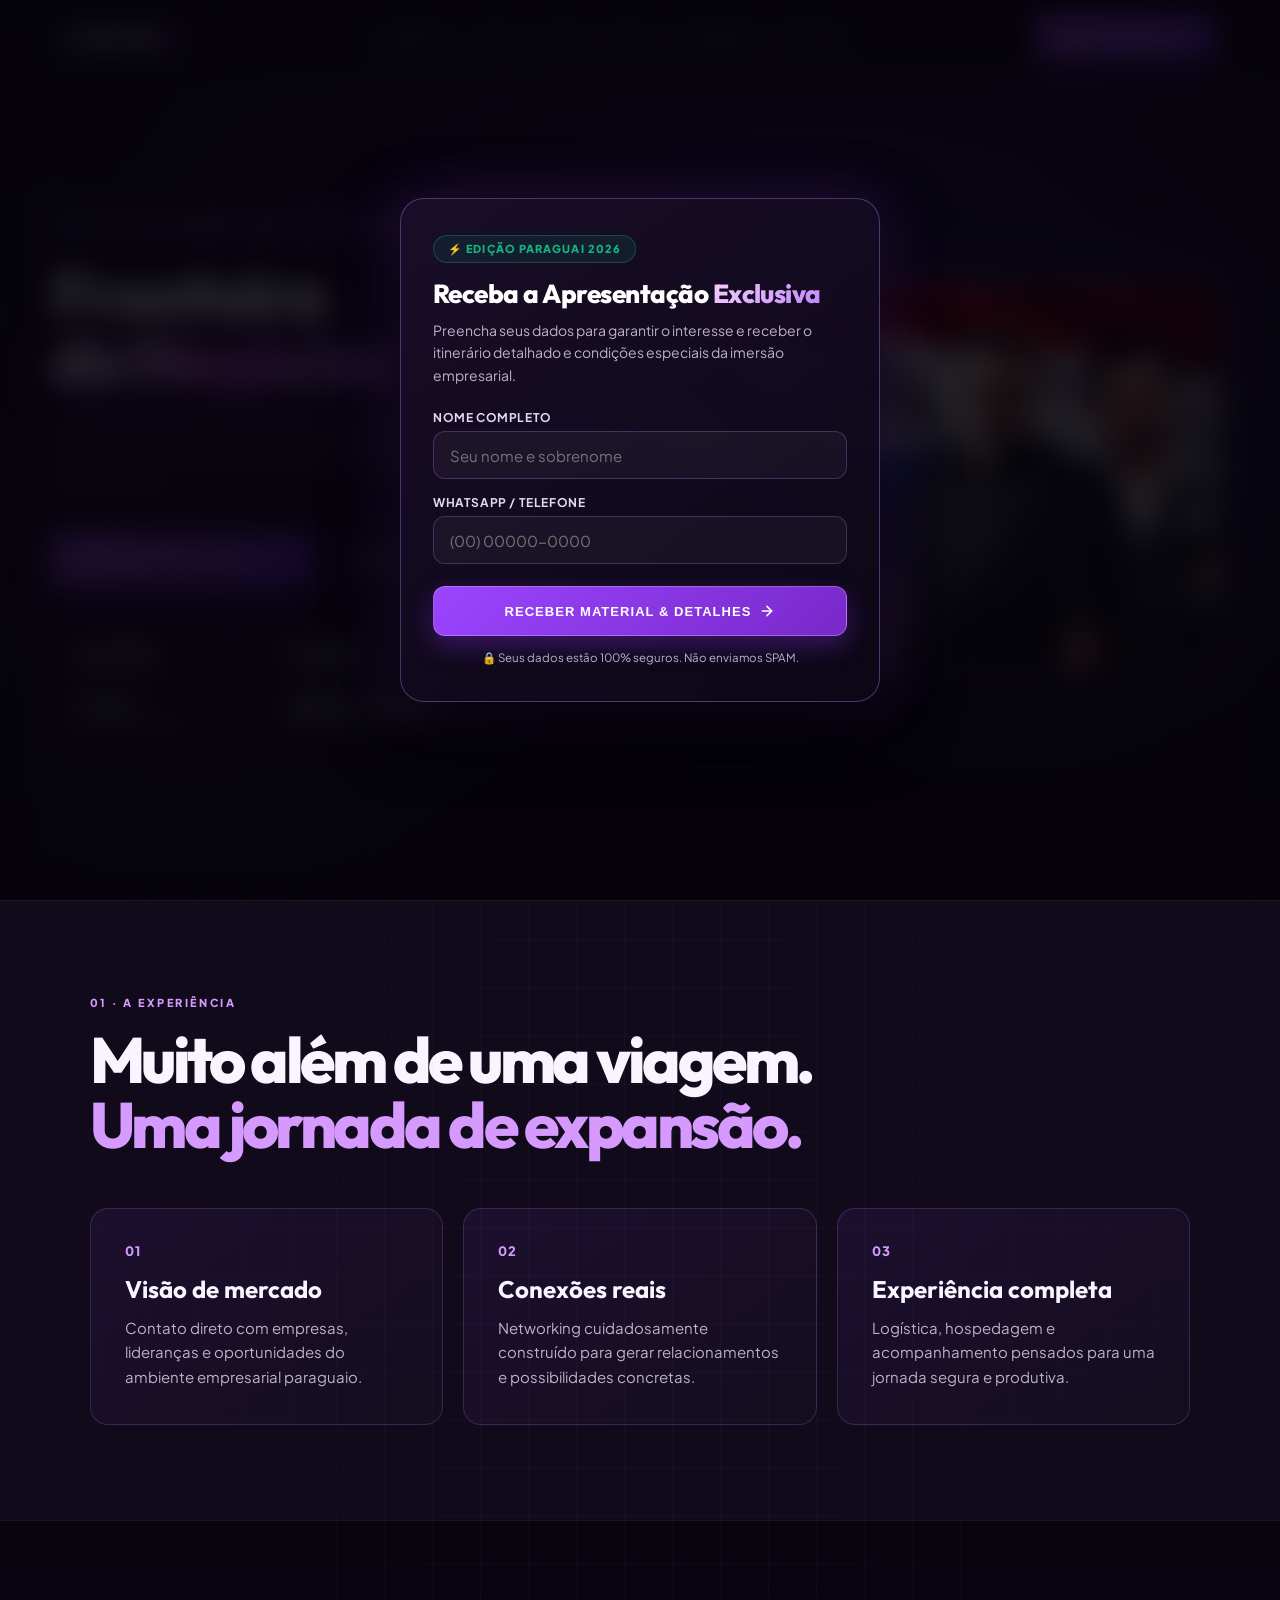
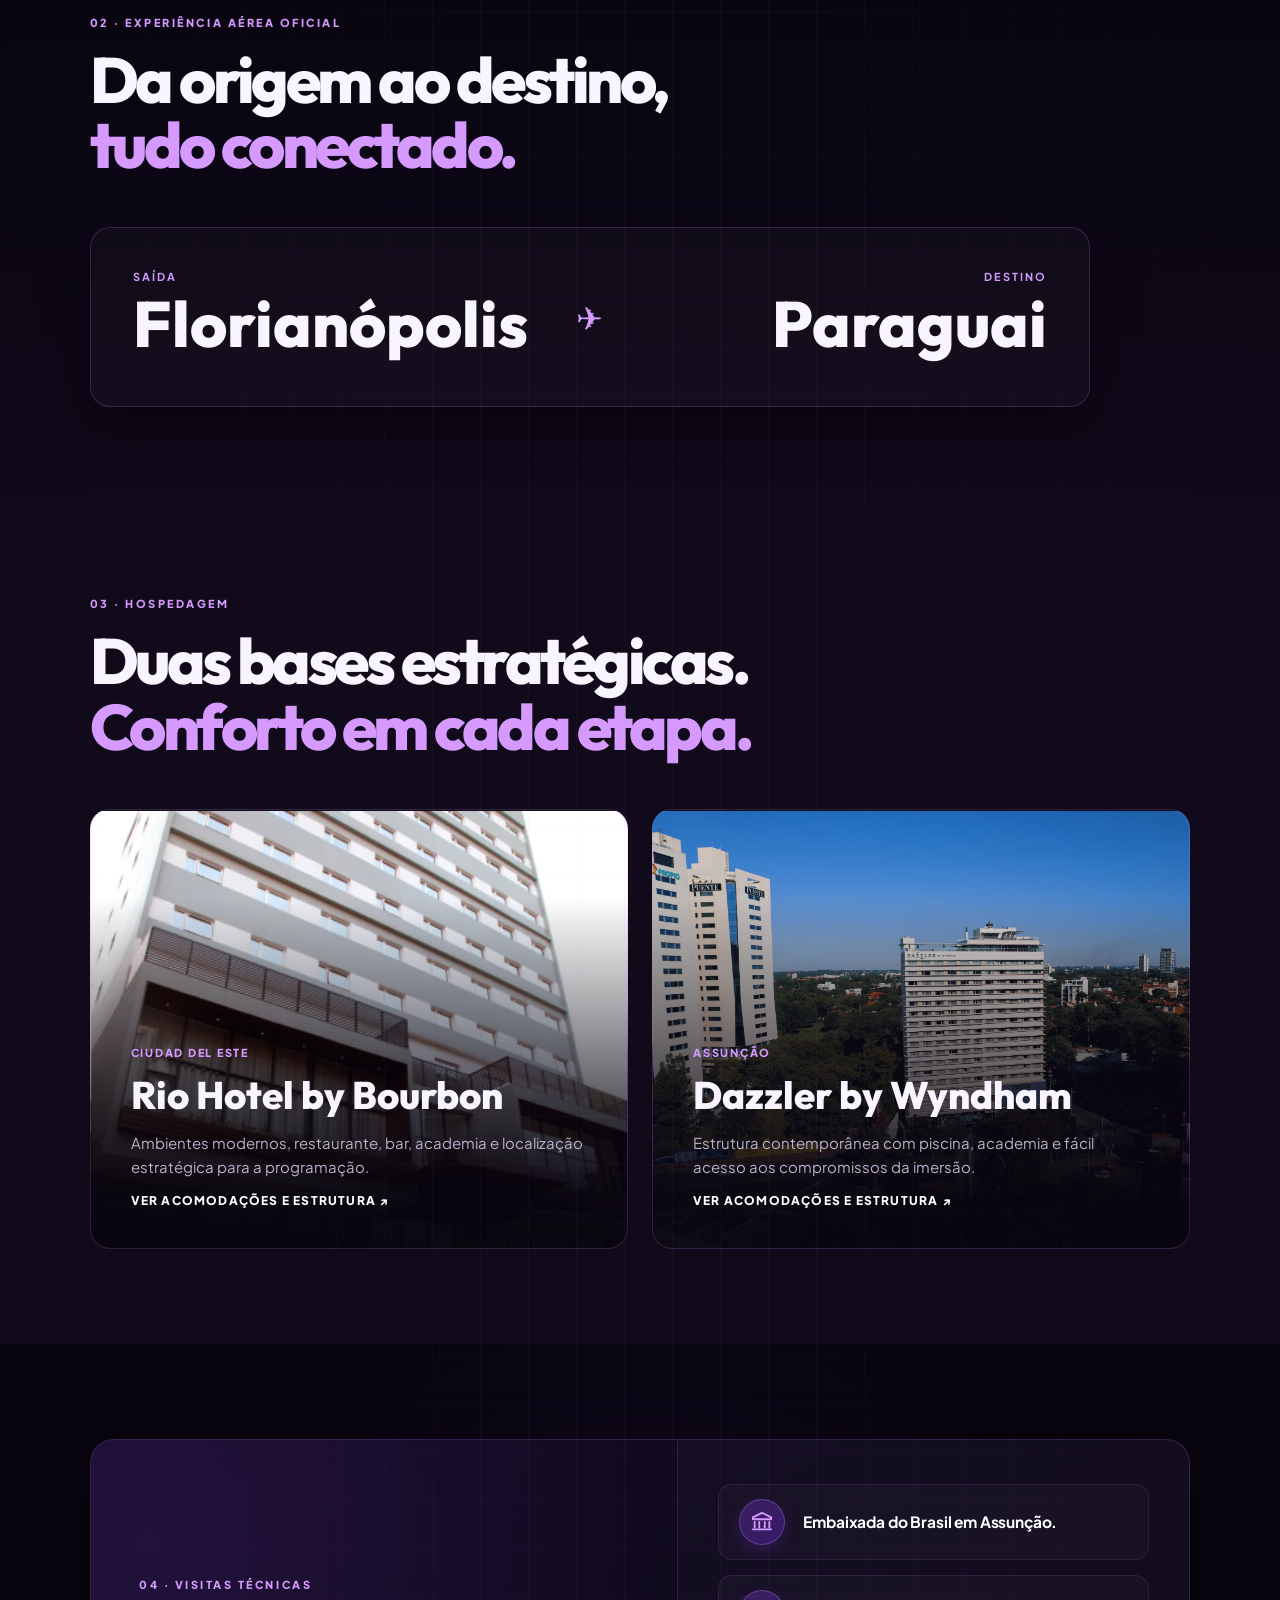
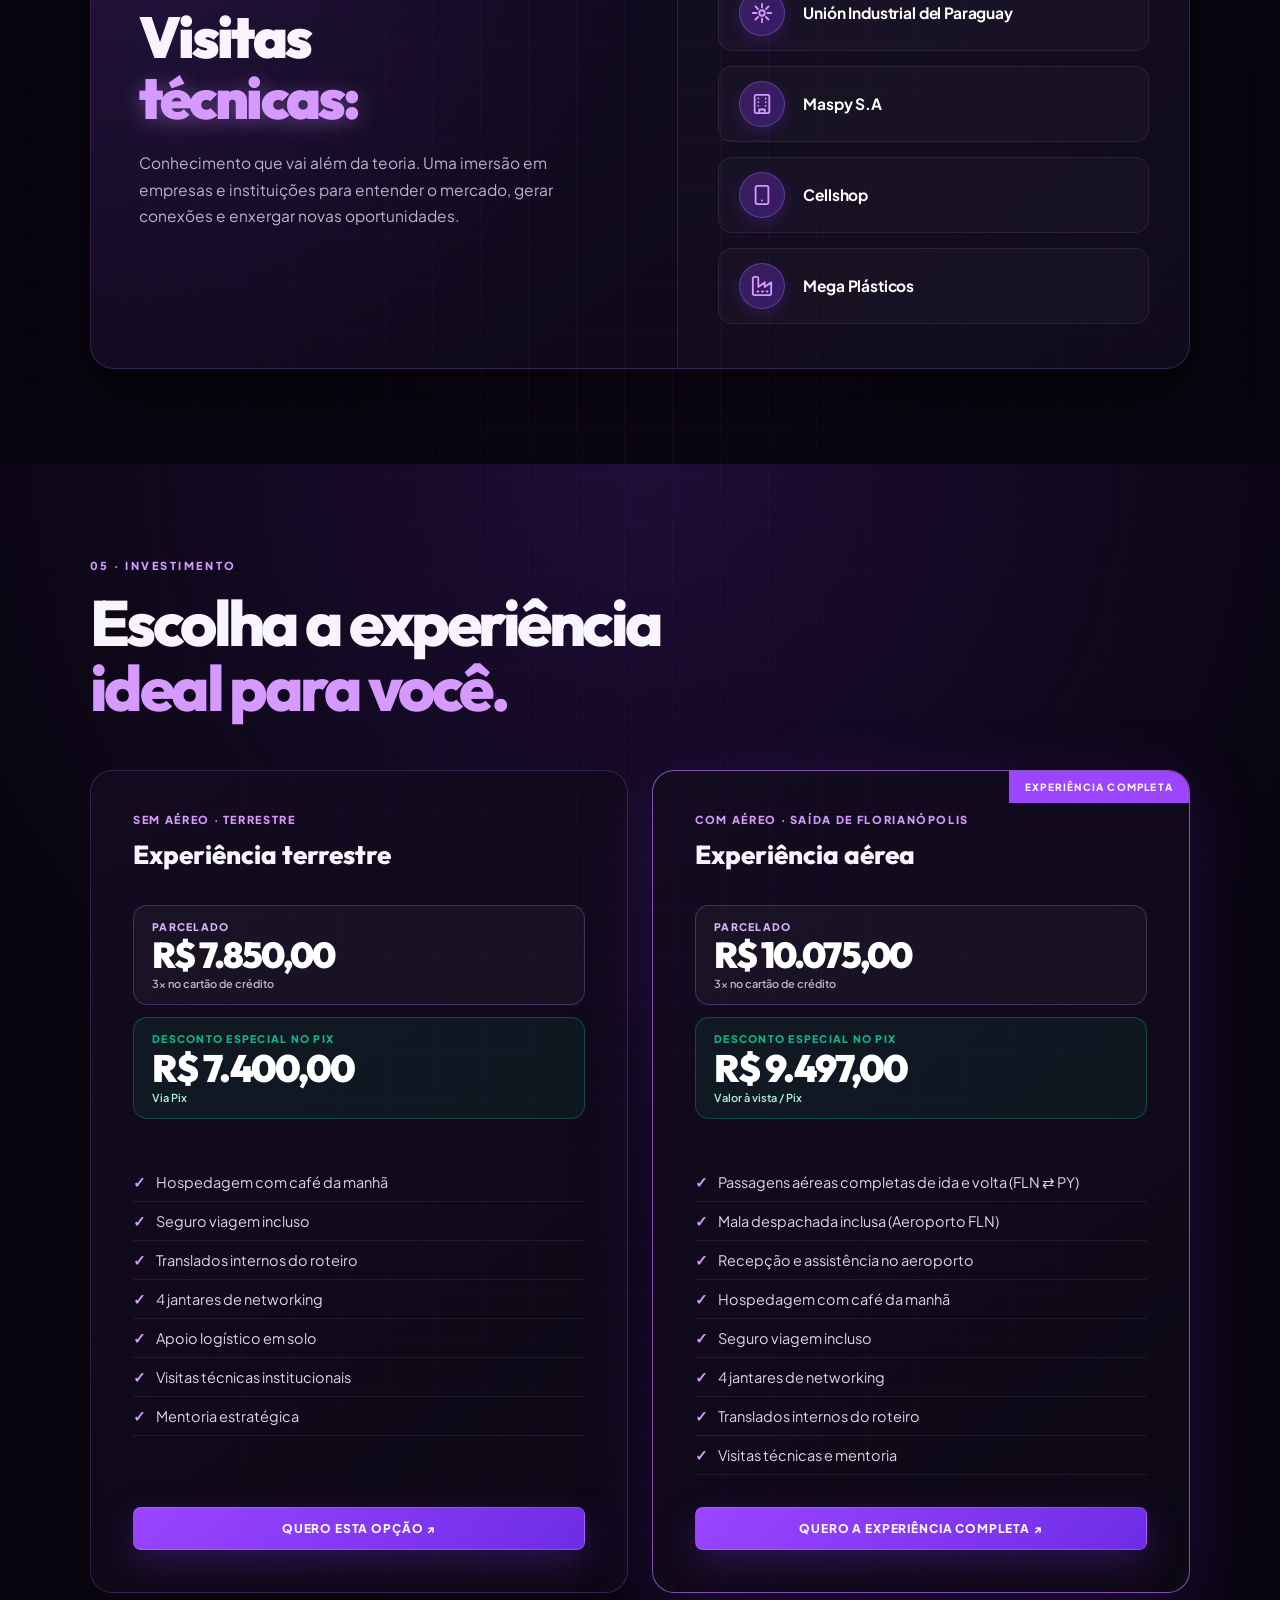
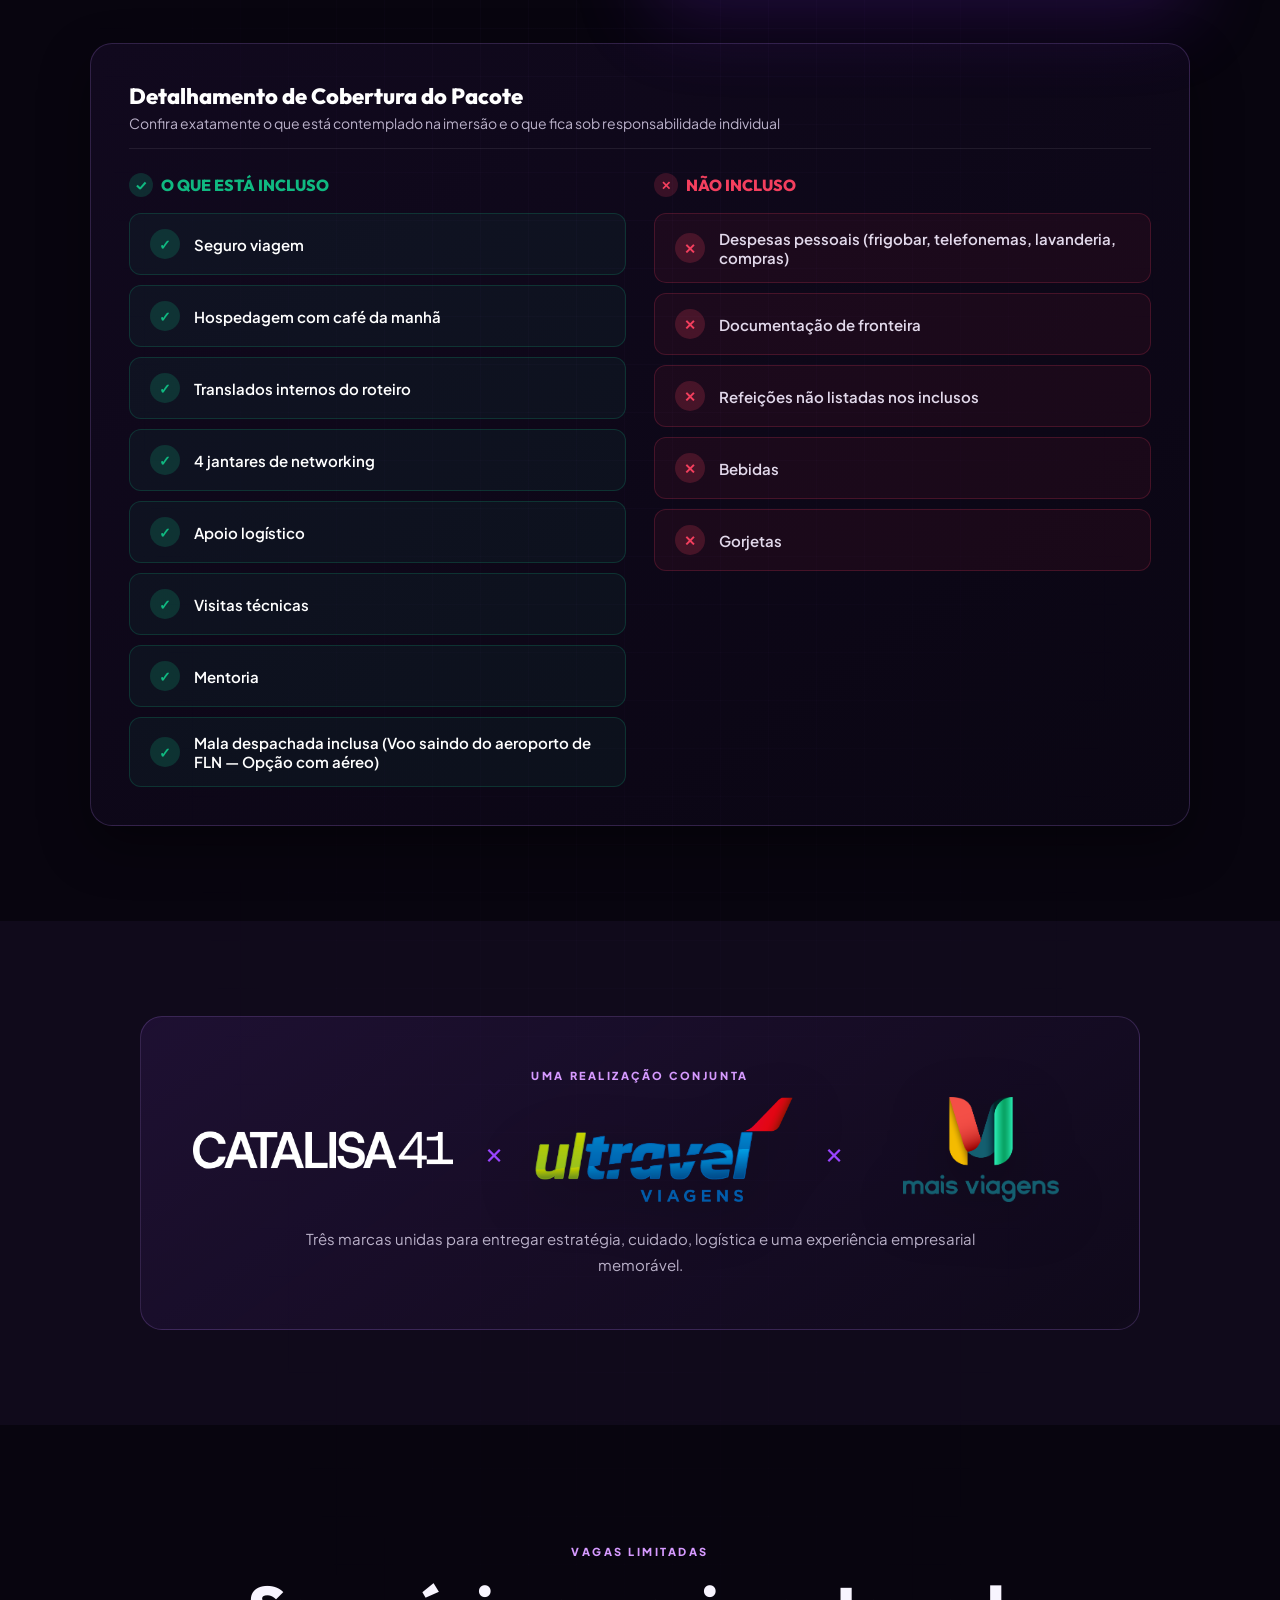
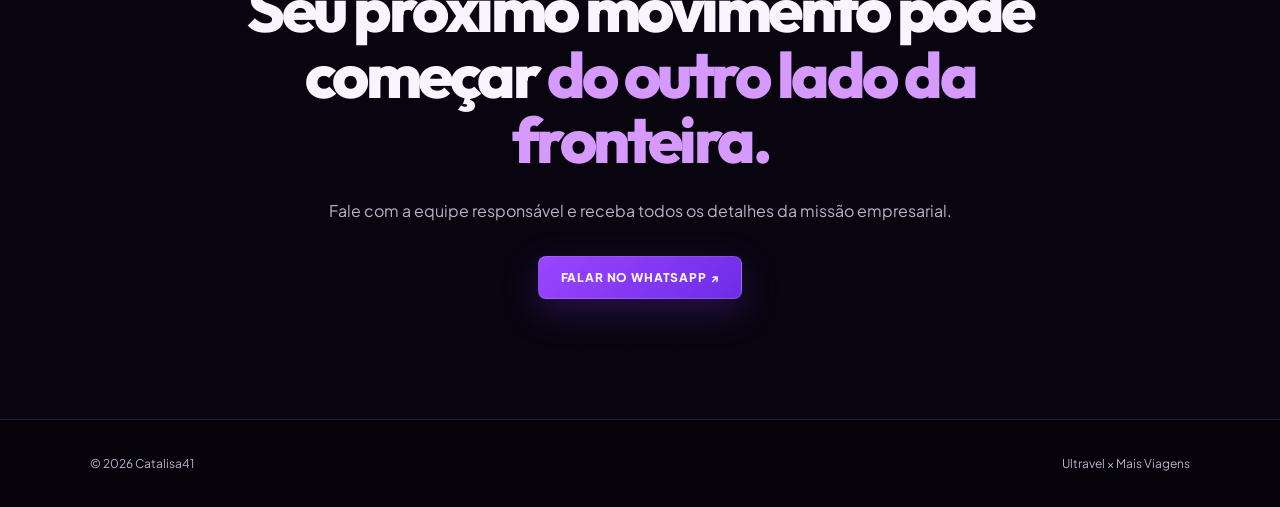
==== commit e30c315c: "Deploy automatico" ====
--- a/index.html
+++ b/index.html
@@ -1,5 +1,6 @@
 <!doctype html>
 <html lang="pt-BR">
+
 <head>
   <meta charset="UTF-8">
   <meta name="viewport" content="width=device-width,initial-scale=1">
@@ -10,7 +11,9 @@
   <title>Catalisa41 | Fronteira de Negócios — Paraguai 2026</title>
   <link rel="preconnect" href="https://fonts.googleapis.com">
   <link rel="preconnect" href="https://fonts.gstatic.com" crossorigin>
-  <link href="https://fonts.googleapis.com/css2?family=Outfit:wght@500;600;700;800;900&family=Plus+Jakarta+Sans:wght@400;500;600;700;800&display=swap" rel="stylesheet">
+  <link
+    href="https://fonts.googleapis.com/css2?family=Outfit:wght@500;600;700;800;900&family=Plus+Jakarta+Sans:wght@400;500;600;700;800&display=swap"
+    rel="stylesheet">
   <script src="./tracking-config.js"></script>
   <style>
     :root {
@@ -24,21 +27,36 @@
       --muted: #bbb2ca;
       --line: rgba(190, 135, 255, 0.2);
     }
-    * { box-sizing: border-box; }
-    html { scroll-behavior: smooth; }
+
+    * {
+      box-sizing: border-box;
+    }
+
+    html {
+      scroll-behavior: smooth;
+    }
+
     body {
       margin: 0;
       background: radial-gradient(circle at 80% 15%, rgba(155, 69, 255, 0.12), transparent 45%),
-                  radial-gradient(circle at 15% 55%, rgba(110, 44, 231, 0.1), transparent 50%),
-                  var(--bg);
+        radial-gradient(circle at 15% 55%, rgba(110, 44, 231, 0.1), transparent 50%),
+        var(--bg);
       background-attachment: fixed;
       color: var(--text);
       font-family: 'Plus Jakarta Sans', Inter, -apple-system, BlinkMacSystemFont, sans-serif;
       overflow-x: hidden;
       -webkit-font-smoothing: antialiased;
     }
-    a { color: inherit; text-decoration: none; }
-    img { max-width: 100%; display: block; }
+
+    a {
+      color: inherit;
+      text-decoration: none;
+    }
+
+    img {
+      max-width: 100%;
+      display: block;
+    }
 
     /* Header Nav */
     .nav {
@@ -55,13 +73,18 @@
       backdrop-filter: blur(15px);
       -webkit-backdrop-filter: blur(15px);
     }
+
     .brand {
       font-family: 'Outfit', sans-serif;
       font-weight: 900;
       letter-spacing: -0.04em;
       font-size: 21px;
     }
-    .brand span { color: var(--violet); }
+
+    .brand span {
+      color: var(--violet);
+    }
+
     .nav-links {
       display: flex;
       gap: 26px;
@@ -69,13 +92,17 @@
       font-size: 13px;
       font-weight: 600;
     }
+
     .nav-links a {
       transition: color 0.2s;
     }
+
     .nav-links a:hover {
       color: #ffffff;
     }
-    .nav-cta, .button {
+
+    .nav-cta,
+    .button {
       background: linear-gradient(135deg, var(--violet), var(--violet2));
       padding: 13px 22px;
       border-radius: 8px;
@@ -92,108 +119,359 @@
       cursor: pointer;
       transition: transform 0.2s, box-shadow 0.2s;
     }
-    .nav-cta:hover, .button:hover {
+
+    .nav-cta:hover,
+    .button:hover {
       transform: translateY(-2px);
       box-shadow: 0 16px 42px rgba(130, 52, 235, 0.4);
     }
 
-    /* Hero Section */
+    /* Hero Section - Redesenhado Premium */
+    #inicio {
+      position: relative;
+    }
+
+    #inicio::before {
+      content: "";
+      position: absolute;
+      inset: 0;
+      background-image:
+        linear-gradient(rgba(190, 135, 255, 0.04) 1px, transparent 1px),
+        linear-gradient(90deg, rgba(190, 135, 255, 0.04) 1px, transparent 1px);
+      background-size: 48px 48px;
+      mask-image: radial-gradient(ellipse at 50% 30%, black 20%, transparent 75%);
+      -webkit-mask-image: radial-gradient(ellipse at 50% 30%, black 20%, transparent 75%);
+      pointer-events: none;
+      z-index: 1;
+    }
+
+    #inicio::after {
+      content: "";
+      position: absolute;
+      top: -120px;
+      left: 50%;
+      transform: translateX(-50%);
+      width: 960px;
+      height: 480px;
+      background: radial-gradient(ellipse, rgba(155, 69, 255, 0.16) 0%, rgba(99, 102, 241, 0.08) 45%, transparent 75%);
+      filter: blur(70px);
+      pointer-events: none;
+      z-index: 1;
+    }
+
     .hero-section {
       display: grid;
-      grid-template-columns: 1fr 1fr;
-      align-items: center;
-      gap: 48px;
-      max-width: 1300px;
+      grid-template-columns: 0.88fr 1.12fr;
+      align-items: center;
+      gap: 50px;
+      max-width: 1440px;
       margin: 0 auto;
-      padding: 60px max(22px, 5vw) 90px;
-      min-height: 85vh;
-    }
+      padding: 50px max(24px, 4vw) 70px;
+      min-height: calc(100vh - 76px);
+      position: relative;
+      z-index: 2;
+    }
+
     .hero-copy {
       position: relative;
       padding: 0;
       order: 1;
-      max-width: 600px;
-    }
-    .hero-image {
-      position: relative;
-      width: 100%;
-      order: 2;
-    }
-    .hero-image-frame {
-      border-radius: 20px;
-      overflow: hidden;
-      border: 1px solid var(--line);
-      box-shadow: 0 25px 60px rgba(0, 0, 0, 0.6), 0 0 50px rgba(155, 69, 255, 0.16);
-      background: #0d0818;
-      position: relative;
-    }
-    .hero-image-frame img {
-      width: 100%;
-      height: auto;
-      display: block;
-      transition: transform 0.4s ease;
-    }
-    .hero-image-frame:hover img {
-      transform: scale(1.02);
-    }
-    .eyebrow {
-      font-size: 11px;
-      color: var(--pink);
-      letter-spacing: 0.25em;
-      text-transform: uppercase;
-      font-weight: 800;
-      display: flex;
-      align-items: center;
-      gap: 8px;
-    }
-    .eyebrow::before {
-      content: "";
-      display: inline-block;
+      max-width: 620px;
+    }
+
+    /* Eyebrow Badge */
+    .hero-badge {
+      display: inline-flex;
+      align-items: center;
+      gap: 10px;
+      padding: 7px 16px;
+      border-radius: 99px;
+      background: rgba(155, 69, 255, 0.08);
+      border: 1px solid rgba(190, 135, 255, 0.32);
+      backdrop-filter: blur(12px);
+      -webkit-backdrop-filter: blur(12px);
+      box-shadow: 0 4px 20px rgba(155, 69, 255, 0.14), inset 0 1px 0 rgba(255, 255, 255, 0.12);
+      margin-bottom: 24px;
+    }
+
+    .badge-pulse {
       width: 8px;
       height: 8px;
       border-radius: 50%;
       background: #10b981;
       box-shadow: 0 0 10px #10b981;
-    }
-    h1 {
+      position: relative;
+      flex-shrink: 0;
+    }
+
+    .badge-pulse::after {
+      content: "";
+      position: absolute;
+      inset: -3px;
+      border-radius: 50%;
+      border: 1.5px solid #10b981;
+      opacity: 0.6;
+      animation: beaconPulse 2.2s ease-out infinite;
+    }
+
+    @keyframes beaconPulse {
+      0% {
+        transform: scale(0.9);
+        opacity: 0.8;
+      }
+
+      100% {
+        transform: scale(2.3);
+        opacity: 0;
+      }
+    }
+
+    .badge-edition {
+      font-size: 11px;
+      font-weight: 800;
+      letter-spacing: 0.18em;
+      text-transform: uppercase;
+      color: #ffffff;
+    }
+
+    .badge-sep {
+      color: rgba(214, 154, 255, 0.45);
+      font-size: 10px;
+    }
+
+    .badge-highlight {
+      font-size: 10.5px;
+      font-weight: 800;
+      letter-spacing: 0.12em;
+      text-transform: uppercase;
+      color: var(--pink);
+    }
+
+    /* Headline */
+    .hero-title {
       font-family: 'Outfit', sans-serif;
-      font-size: clamp(3rem, 5.8vw, 5.4rem);
-      line-height: 0.95;
-      letter-spacing: -0.05em;
-      margin: 22px 0 26px;
+      font-size: clamp(3.2rem, 5.2vw, 5.4rem);
+      line-height: 0.98;
+      letter-spacing: -0.045em;
+      margin: 0 0 22px;
       font-weight: 900;
-    }
-    h1 span {
-      color: var(--pink);
-      text-shadow: 0 4px 24px rgba(214, 154, 255, 0.4);
-    }
-    .lead {
-      font-size: clamp(16px, 1.7vw, 19px);
+      color: #ffffff;
+    }
+
+    .hero-title-highlight {
+      display: inline-block;
+      background: linear-gradient(135deg, #ffffff 0%, #f5d0fe 25%, #d946ef 55%, #c084fc 80%, #a855f7 100%);
+      -webkit-background-clip: text;
+      -webkit-text-fill-color: transparent;
+      filter: drop-shadow(0 4px 28px rgba(217, 70, 239, 0.45));
+    }
+
+    /* Lead */
+    .hero-lead {
+      font-size: clamp(16px, 1.3vw, 18.5px);
       line-height: 1.7;
+      color: #c7bdd8;
+      margin: 0 0 34px;
+      max-width: 540px;
+      font-weight: 400;
+    }
+
+    /* Actions */
+    .hero-actions {
+      display: flex;
+      gap: 16px;
+      flex-wrap: wrap;
+      align-items: center;
+      margin-bottom: 38px;
+    }
+
+    .hero-btn-primary {
+      background: linear-gradient(135deg, #9b45ff 0%, #7928ca 50%, #6320ee 100%);
+      color: #ffffff;
+      padding: 16px 28px;
+      border-radius: 12px;
+      font-size: 13px;
+      font-weight: 800;
+      letter-spacing: 0.07em;
+      text-transform: uppercase;
+      display: inline-flex;
+      align-items: center;
+      gap: 10px;
+      border: 1px solid rgba(255, 255, 255, 0.28);
+      box-shadow: 0 14px 34px rgba(121, 40, 202, 0.42), inset 0 1px 0 rgba(255, 255, 255, 0.35);
+      cursor: pointer;
+      position: relative;
+      overflow: hidden;
+      transition: transform 0.25s cubic-bezier(0.2, 0.8, 0.2, 1), box-shadow 0.25s ease;
+    }
+
+    .hero-btn-primary::after {
+      content: "";
+      position: absolute;
+      top: 0;
+      left: -100%;
+      width: 100%;
+      height: 100%;
+      background: linear-gradient(90deg, transparent, rgba(255, 255, 255, 0.25), transparent);
+      transition: 0.6s;
+    }
+
+    .hero-btn-primary:hover::after {
+      left: 100%;
+    }
+
+    .hero-btn-primary:hover {
+      transform: translateY(-2.5px);
+      box-shadow: 0 20px 45px rgba(121, 40, 202, 0.65), inset 0 1px 0 rgba(255, 255, 255, 0.5);
+    }
+
+    .hero-btn-primary svg {
+      transition: transform 0.25s ease;
+    }
+
+    .hero-btn-primary:hover svg {
+      transform: translate(2px, -2px);
+    }
+
+    .hero-btn-secondary {
+      background: rgba(255, 255, 255, 0.035);
+      color: #f1edfa;
+      padding: 16px 24px;
+      border-radius: 12px;
+      font-size: 13px;
+      font-weight: 700;
+      letter-spacing: 0.04em;
+      display: inline-flex;
+      align-items: center;
+      gap: 8px;
+      border: 1px solid rgba(190, 135, 255, 0.25);
+      backdrop-filter: blur(12px);
+      -webkit-backdrop-filter: blur(12px);
+      cursor: pointer;
+      transition: all 0.25s ease;
+    }
+
+    .hero-btn-secondary:hover {
+      background: rgba(155, 69, 255, 0.12);
+      border-color: rgba(214, 154, 255, 0.55);
+      color: #ffffff;
+      transform: translateY(-2px);
+    }
+
+    /* Executive Highlights Bar */
+    .hero-highlights {
+      display: grid;
+      grid-template-columns: repeat(4, auto);
+      align-items: center;
+      gap: 18px;
+      padding: 16px 22px;
+      background: rgba(255, 255, 255, 0.025);
+      border: 1px solid rgba(190, 135, 255, 0.18);
+      border-radius: 16px;
+      backdrop-filter: blur(10px);
+      -webkit-backdrop-filter: blur(10px);
+      box-shadow: inset 0 1px 0 rgba(255, 255, 255, 0.06);
+      max-width: 580px;
+    }
+
+    .highlight-item {
+      display: flex;
+      flex-direction: column;
+      gap: 3px;
+    }
+
+    .highlight-val {
+      font-family: 'Outfit', sans-serif;
+      font-size: 16px;
+      font-weight: 800;
+      color: #ffffff;
+      letter-spacing: 0;
+      word-spacing: 0.1em;
+    }
+
+    .highlight-lbl {
+      font-size: 11px;
       color: var(--muted);
-      margin: 0;
-    }
-    .hero-actions {
-      display: flex;
-      gap: 14px;
-      flex-wrap: wrap;
-      margin-top: 34px;
-    }
-    .button.secondary {
-      background: rgba(255, 255, 255, 0.03);
-      border: 1px solid var(--line);
-      box-shadow: none;
-      color: var(--text);
-    }
-    .button.secondary:hover {
-      background: rgba(255, 255, 255, 0.07);
-      border-color: rgba(190, 135, 255, 0.4);
+      font-weight: 500;
+      letter-spacing: 0.02em;
+    }
+
+    .highlight-sep {
+      width: 1px;
+      height: 28px;
+      background: rgba(190, 135, 255, 0.2);
+    }
+
+    /* Right Column: Hero Visual Stage (LARGE HIGH-RES PHOTO) */
+    .hero-visual {
+      position: relative;
+      width: 100%;
+      order: 2;
+      display: flex;
+      justify-content: center;
+      align-items: center;
+    }
+
+    .hero-glow-aura {
+      position: absolute;
+      inset: -8%;
+      background: radial-gradient(circle at 60% 45%, rgba(155, 69, 255, 0.35) 0%, rgba(59, 130, 246, 0.18) 50%, transparent 70%);
+      filter: blur(60px);
+      pointer-events: none;
+      z-index: 1;
+    }
+
+    .hero-card-stage {
+      position: relative;
+      z-index: 2;
+      width: 100%;
+      border-radius: 24px;
+      padding: 6px;
+      background: linear-gradient(145deg, rgba(255, 255, 255, 0.12) 0%, rgba(155, 69, 255, 0.08) 50%, rgba(16, 10, 27, 0.9) 100%);
+      border: 1px solid rgba(190, 135, 255, 0.35);
+      box-shadow:
+        0 30px 85px rgba(0, 0, 0, 0.75),
+        0 0 65px rgba(155, 69, 255, 0.25),
+        inset 0 1px 0 rgba(255, 255, 255, 0.25);
+      transition: transform 0.4s ease, border-color 0.4s ease, box-shadow 0.4s ease;
+    }
+
+    .hero-card-stage:hover {
+      transform: translateY(-4px);
+      border-color: rgba(214, 154, 255, 0.6);
+      box-shadow:
+        0 40px 95px rgba(0, 0, 0, 0.85),
+        0 0 85px rgba(155, 69, 255, 0.35);
+    }
+
+    .hero-image-canvas {
+      position: relative;
+      border-radius: 20px;
+      overflow: hidden;
+      background: #0d0818;
+      width: 100%;
+      aspect-ratio: 16 / 10;
+      display: flex;
+    }
+
+    .hero-main-img {
+      width: 100%;
+      height: 100%;
+      object-fit: cover;
+      object-position: center 15%;
+      display: block;
+      transition: transform 0.5s cubic-bezier(0.16, 1, 0.3, 1);
+    }
+
+    .hero-card-stage:hover .hero-main-img {
+      transform: scale(1.025);
     }
 
     /* Common Sections */
     section {
       padding: 95px max(22px, 7vw);
     }
+
     .section-label {
       color: var(--pink);
       font-size: 11px;
@@ -201,6 +479,7 @@
       font-weight: 800;
       text-transform: uppercase;
     }
+
     .section-title {
       font-family: 'Outfit', sans-serif;
       font-size: clamp(2.3rem, 5vw, 4.6rem);
@@ -209,6 +488,7 @@
       margin: 18px 0 50px;
       font-weight: 800;
     }
+
     .section-title span {
       color: var(--pink);
     }
@@ -219,11 +499,13 @@
       border-top: 1px solid rgba(255, 255, 255, 0.04);
       border-bottom: 1px solid rgba(255, 255, 255, 0.04);
     }
+
     .feature-grid {
       display: grid;
       grid-template-columns: repeat(3, 1fr);
       gap: 20px;
     }
+
     .feature {
       padding: 34px;
       border: 1px solid var(--line);
@@ -231,10 +513,12 @@
       border-radius: 18px;
       transition: transform 0.25s, border-color 0.25s;
     }
+
     .feature:hover {
       transform: translateY(-4px);
       border-color: rgba(190, 135, 255, 0.45);
     }
+
     .feature b {
       display: block;
       color: var(--pink);
@@ -243,12 +527,14 @@
       font-weight: 800;
       letter-spacing: 0.1em;
     }
+
     .feature h3 {
       font-family: 'Outfit', sans-serif;
       font-size: 24px;
       margin: 0 0 12px;
       font-weight: 700;
     }
+
     .feature p {
       color: var(--muted);
       line-height: 1.65;
@@ -260,6 +546,7 @@
     .route {
       background: linear-gradient(180deg, #08050f, #10091a);
     }
+
     .route-card {
       max-width: 1000px;
       border: 1px solid var(--line);
@@ -272,6 +559,7 @@
       gap: 28px;
       box-shadow: 0 20px 50px rgba(0, 0, 0, 0.4);
     }
+
     .city small {
       display: block;
       color: var(--pink);
@@ -279,14 +567,17 @@
       font-weight: 700;
       font-size: 11px;
     }
+
     .city strong {
       font-family: 'Outfit', sans-serif;
       font-size: clamp(2rem, 5vw, 4.2rem);
       font-weight: 800;
     }
+
     .city:last-child {
       text-align: right;
     }
+
     .flight {
       color: var(--pink);
       font-size: 32px;
@@ -298,11 +589,13 @@
     .hotels {
       background: var(--panel);
     }
+
     .hotel-grid {
       display: grid;
       grid-template-columns: 1fr 1fr;
       gap: 24px;
     }
+
     .hotel {
       min-height: 440px;
       padding: 40px;
@@ -319,23 +612,27 @@
       position: relative;
       overflow: hidden;
     }
+
     .hotel:hover {
       transform: translateY(-5px);
       border-color: rgba(190, 123, 255, 0.65);
       box-shadow: 0 20px 45px rgba(0, 0, 0, 0.5);
     }
+
     .hotel small {
       color: var(--pink);
       letter-spacing: 0.16em;
       font-weight: 800;
       font-size: 11px;
     }
+
     .hotel h3 {
       font-family: 'Outfit', sans-serif;
       font-size: clamp(1.8rem, 3vw, 3rem);
       margin: 12px 0;
       font-weight: 800;
     }
+
     .hotel p {
       color: var(--muted);
       line-height: 1.6;
@@ -343,6 +640,7 @@
       margin: 0;
       font-size: 15px;
     }
+
     .hotel .view {
       margin-top: 14px;
       color: #ffffff;
@@ -358,6 +656,7 @@
     .visits {
       background: radial-gradient(circle at 50% 50%, rgba(155, 69, 255, 0.08), transparent 60%), #08050f;
     }
+
     .visits-card {
       max-width: 1100px;
       margin: 0 auto;
@@ -369,6 +668,7 @@
       overflow: hidden;
       box-shadow: 0 25px 60px rgba(0, 0, 0, 0.5);
     }
+
     .visits-info {
       padding: 56px 48px;
       display: flex;
@@ -377,6 +677,7 @@
       border-right: 1px solid rgba(190, 135, 255, 0.15);
       background: radial-gradient(circle at 10% 20%, rgba(155, 69, 255, 0.12), transparent 75%);
     }
+
     .visits-title {
       font-family: 'Outfit', sans-serif;
       font-size: clamp(2.4rem, 4.5vw, 4.2rem);
@@ -385,10 +686,12 @@
       margin: 16px 0 22px;
       font-weight: 900;
     }
+
     .visits-title span {
       color: var(--pink);
       text-shadow: 0 4px 20px rgba(214, 154, 255, 0.35);
     }
+
     .visits-desc {
       color: var(--muted);
       line-height: 1.7;
@@ -396,6 +699,7 @@
       margin: 0;
       max-width: 440px;
     }
+
     .visits-list {
       padding: 44px 40px;
       display: flex;
@@ -404,6 +708,7 @@
       gap: 15px;
       background: rgba(255, 255, 255, 0.015);
     }
+
     .visit-item {
       display: flex;
       align-items: center;
@@ -414,11 +719,13 @@
       border: 1px solid rgba(190, 135, 255, 0.12);
       transition: transform 0.25s ease, border-color 0.25s ease, background 0.25s ease;
     }
+
     .visit-item:hover {
       transform: translateX(6px);
       border-color: rgba(190, 135, 255, 0.45);
       background: rgba(155, 69, 255, 0.08);
     }
+
     .visit-icon {
       width: 46px;
       height: 46px;
@@ -432,6 +739,7 @@
       flex-shrink: 0;
       box-shadow: 0 6px 16px rgba(130, 52, 235, 0.2);
     }
+
     .visit-name {
       font-weight: 700;
       font-size: 15.5px;
@@ -443,6 +751,7 @@
     .pricing {
       background: radial-gradient(circle at 50% 0, rgba(142, 53, 245, 0.17), transparent 35%), #08050f;
     }
+
     .price-grid {
       display: grid;
       grid-template-columns: 1fr 1fr;
@@ -450,6 +759,7 @@
       max-width: 1100px;
       margin: 0 auto 50px;
     }
+
     .price-card {
       border: 1px solid var(--line);
       background: linear-gradient(145deg, #130b20, #0d0815);
@@ -460,10 +770,12 @@
       display: flex;
       flex-direction: column;
     }
+
     .price-card.featured {
       border-color: rgba(190, 123, 255, 0.65);
       box-shadow: 0 25px 80px rgba(118, 37, 220, 0.22);
     }
+
     .badge {
       position: absolute;
       right: 0;
@@ -474,18 +786,21 @@
       padding: 10px 16px;
       letter-spacing: 0.12em;
     }
-    .price-card > small {
+
+    .price-card>small {
       color: var(--pink);
       font-weight: 800;
       letter-spacing: 0.15em;
       font-size: 11px;
     }
+
     .price-card h3 {
       font-family: 'Outfit', sans-serif;
       font-size: 26px;
       margin: 12px 0;
       font-weight: 800;
     }
+
     .price {
       font-family: 'Outfit', sans-serif;
       font-size: clamp(3rem, 6vw, 4.8rem);
@@ -493,30 +808,35 @@
       letter-spacing: -0.06em;
       margin: 24px 0 6px;
     }
+
     .per {
       color: var(--muted);
       font-size: 12px;
       text-transform: uppercase;
       letter-spacing: 0.1em;
     }
+
     .price-card ul {
       padding: 0;
       list-style: none;
       margin: 28px 0 32px;
       flex-grow: 1;
     }
+
     .price-card li {
       padding: 10px 0;
       border-bottom: 1px solid rgba(255, 255, 255, 0.07);
       color: #ddd5ea;
       font-size: 14.5px;
     }
+
     .price-card li:before {
       content: "✓";
       color: var(--pink);
       font-weight: 900;
       margin-right: 10px;
     }
+
     .price-card .button {
       width: 100%;
       text-align: center;
@@ -532,6 +852,7 @@
       padding: 38px;
       box-shadow: 0 20px 50px rgba(0, 0, 0, 0.4);
     }
+
     .inclusion-header {
       display: flex;
       justify-content: space-between;
@@ -542,17 +863,20 @@
       padding-bottom: 22px;
       border-bottom: 1px solid rgba(255, 255, 255, 0.08);
     }
+
     .inclusion-title h4 {
       font-family: 'Outfit', sans-serif;
       font-size: 24px;
       margin: 0 0 6px;
       font-weight: 800;
     }
+
     .inclusion-title p {
       color: var(--muted);
       margin: 0;
       font-size: 14px;
     }
+
     .inclusion-tabs {
       display: flex;
       background: rgba(255, 255, 255, 0.04);
@@ -561,6 +885,7 @@
       border: 1px solid rgba(190, 135, 255, 0.15);
       gap: 6px;
     }
+
     .inc-tab-btn {
       background: transparent;
       border: none;
@@ -572,27 +897,40 @@
       cursor: pointer;
       transition: all 0.2s;
     }
+
     .inc-tab-btn.active {
       background: linear-gradient(135deg, var(--violet), var(--violet2));
       color: #ffffff;
       box-shadow: 0 4px 15px rgba(155, 69, 255, 0.4);
     }
+
     .inc-tab-content {
       display: none;
     }
+
     .inc-tab-content.active {
       display: block;
       animation: fadeIn 0.3s ease;
     }
+
     @keyframes fadeIn {
-      from { opacity: 0; transform: translateY(6px); }
-      to { opacity: 1; transform: translateY(0); }
-    }
+      from {
+        opacity: 0;
+        transform: translateY(6px);
+      }
+
+      to {
+        opacity: 1;
+        transform: translateY(0);
+      }
+    }
+
     .inc-items-grid {
       display: grid;
       grid-template-columns: repeat(auto-fill, minmax(300px, 1fr));
       gap: 14px;
     }
+
     .inc-item {
       padding: 15px 20px;
       border-radius: 12px;
@@ -602,11 +940,13 @@
       font-size: 15px;
       font-weight: 600;
     }
+
     .inc-item.yes {
       background: rgba(16, 185, 129, 0.06);
       border: 1px solid rgba(16, 185, 129, 0.2);
       color: #ffffff;
     }
+
     .inc-item.yes .icon-badge {
       width: 30px;
       height: 30px;
@@ -620,11 +960,13 @@
       font-size: 14px;
       flex-shrink: 0;
     }
+
     .inc-item.no {
       background: rgba(244, 63, 94, 0.06);
       border: 1px solid rgba(244, 63, 94, 0.2);
       color: #e2d9eb;
     }
+
     .inc-item.no .icon-badge {
       width: 30px;
       height: 30px;
@@ -638,11 +980,13 @@
       font-size: 14px;
       flex-shrink: 0;
     }
+
     .inc-dual-view {
       display: grid;
       grid-template-columns: 1fr 1fr;
       gap: 28px;
     }
+
     .inc-col-title {
       font-family: 'Outfit', sans-serif;
       font-size: 18px;
@@ -652,14 +996,21 @@
       align-items: center;
       gap: 10px;
     }
-    .inc-col-title.yes { color: #10b981; }
-    .inc-col-title.no { color: #f43f5e; }
+
+    .inc-col-title.yes {
+      color: #10b981;
+    }
+
+    .inc-col-title.no {
+      color: #f43f5e;
+    }
 
     /* Parceria */
     .partners {
       background: var(--panel);
       text-align: center;
     }
+
     .partner-box {
       border: 1px solid var(--line);
       border-radius: 22px;
@@ -668,6 +1019,7 @@
       max-width: 1000px;
       margin: auto;
     }
+
     .partner-names {
       display: flex;
       justify-content: center;
@@ -675,17 +1027,20 @@
       gap: 32px;
       margin-top: 15px;
     }
+
     .partner-names img {
       width: min(260px, 34vw);
       height: 105px;
       object-fit: contain;
       filter: drop-shadow(0 15px 28px rgba(0, 0, 0, 0.3));
     }
+
     .partner-names i {
       color: var(--violet);
       font-style: normal;
       font-size: 30px;
     }
+
     .partner-box p {
       color: var(--muted);
       line-height: 1.7;
@@ -700,10 +1055,12 @@
       padding-top: 120px;
       padding-bottom: 120px;
     }
+
     .closing .section-title {
       max-width: 900px;
       margin: 18px auto 28px;
     }
+
     .closing p {
       color: var(--muted);
       margin-bottom: 35px;
@@ -734,9 +1091,11 @@
       backdrop-filter: blur(12px);
       -webkit-backdrop-filter: blur(12px);
     }
+
     .gallery.open {
       display: flex;
     }
+
     .gallery-panel {
       width: min(1000px, 96vw);
       max-height: 92vh;
@@ -747,17 +1106,20 @@
       padding: 24px;
       box-shadow: 0 30px 80px rgba(0, 0, 0, 0.8);
     }
+
     .gallery-head {
       display: flex;
       justify-content: space-between;
       align-items: center;
       margin-bottom: 18px;
     }
+
     .gallery-head h3 {
       margin: 0;
       font-family: 'Outfit', sans-serif;
       font-size: 24px;
     }
+
     .gallery-close {
       border: 1px solid var(--line);
       background: transparent;
@@ -769,9 +1131,11 @@
       font-size: 16px;
       transition: background 0.2s;
     }
+
     .gallery-close:hover {
       background: rgba(255, 255, 255, 0.1);
     }
+
     .gallery-main {
       width: 100%;
       height: min(62vh, 600px);
@@ -779,12 +1143,14 @@
       background: #05030b;
       border-radius: 14px;
     }
+
     .thumbs {
       display: grid;
       grid-template-columns: repeat(5, 1fr);
       gap: 12px;
       margin-top: 14px;
     }
+
     .thumbs button {
       padding: 0;
       border: 2px solid transparent;
@@ -794,55 +1160,353 @@
       cursor: pointer;
       transition: border-color 0.2s;
     }
+
     .thumbs button.active {
       border-color: var(--violet);
     }
+
     .thumbs img {
       width: 100%;
       height: 80px;
       object-fit: cover;
     }
 
+    /* Modal Captura de Leads - Primeira Visita */
+    .lead-popup {
+      position: fixed;
+      inset: 0;
+      z-index: 9999;
+      background: rgba(5, 3, 10, 0.85);
+      backdrop-filter: blur(14px);
+      -webkit-backdrop-filter: blur(14px);
+      display: flex;
+      align-items: center;
+      justify-content: center;
+      padding: 20px;
+      opacity: 0;
+      visibility: hidden;
+      transition: opacity 0.35s ease, visibility 0.35s ease;
+    }
+
+    .lead-popup.active {
+      opacity: 1;
+      visibility: visible;
+    }
+
+    .lead-popup-box {
+      width: 100%;
+      max-width: 480px;
+      background: linear-gradient(145deg, rgba(25, 14, 42, 0.96) 0%, rgba(12, 7, 22, 0.98) 100%);
+      border: 1px solid rgba(190, 135, 255, 0.35);
+      border-radius: 24px;
+      padding: 36px 32px;
+      box-shadow: 0 25px 70px rgba(0, 0, 0, 0.85), 0 0 60px rgba(155, 69, 255, 0.25);
+      position: relative;
+      transform: scale(0.92);
+      transition: transform 0.35s cubic-bezier(0.16, 1, 0.3, 1);
+    }
+
+    .lead-popup.active .lead-popup-box {
+      transform: scale(1);
+    }
+
+    .lead-popup-close {
+      position: absolute;
+      top: 18px;
+      right: 18px;
+      width: 36px;
+      height: 36px;
+      border-radius: 50%;
+      background: rgba(255, 255, 255, 0.05);
+      border: 1px solid rgba(255, 255, 255, 0.15);
+      color: #ffffff;
+      font-size: 16px;
+      cursor: pointer;
+      display: flex;
+      align-items: center;
+      justify-content: center;
+      transition: background 0.2s, transform 0.2s;
+    }
+
+    .lead-popup-close:hover {
+      background: rgba(255, 255, 255, 0.15);
+      transform: scale(1.05);
+    }
+
+    .lead-popup-tag {
+      display: inline-flex;
+      align-items: center;
+      gap: 8px;
+      padding: 6px 14px;
+      border-radius: 99px;
+      background: rgba(16, 185, 129, 0.1);
+      border: 1px solid rgba(16, 185, 129, 0.3);
+      color: #10b981;
+      font-size: 11px;
+      font-weight: 800;
+      letter-spacing: 0.1em;
+      text-transform: uppercase;
+      margin-bottom: 16px;
+    }
+
+    .lead-popup-title {
+      font-family: 'Outfit', sans-serif;
+      font-size: 26px;
+      font-weight: 800;
+      color: #ffffff;
+      margin: 0 0 10px;
+      line-height: 1.15;
+      letter-spacing: -0.02em;
+    }
+
+    .lead-popup-title span {
+      background: linear-gradient(135deg, #f5d0fe 0%, #c084fc 100%);
+      -webkit-background-clip: text;
+      -webkit-text-fill-color: transparent;
+    }
+
+    .lead-popup-desc {
+      color: var(--muted);
+      font-size: 14px;
+      line-height: 1.6;
+      margin: 0 0 24px;
+    }
+
+    .lead-popup-form {
+      display: flex;
+      flex-direction: column;
+      gap: 16px;
+    }
+
+    .lead-field {
+      display: flex;
+      flex-direction: column;
+      gap: 6px;
+      text-align: left;
+    }
+
+    .lead-field label {
+      font-size: 12px;
+      font-weight: 700;
+      letter-spacing: 0.05em;
+      text-transform: uppercase;
+      color: #e2daf0;
+    }
+
+    .lead-field input {
+      width: 100%;
+      height: 48px;
+      padding: 0 16px;
+      border-radius: 12px;
+      background: rgba(255, 255, 255, 0.04);
+      border: 1px solid rgba(190, 135, 255, 0.25);
+      color: #ffffff;
+      font-size: 15px;
+      font-family: inherit;
+      outline: none;
+      transition: border-color 0.2s, background 0.2s;
+    }
+
+    .lead-field input:focus {
+      border-color: rgba(214, 154, 255, 0.7);
+      background: rgba(155, 69, 255, 0.08);
+    }
+
+    .lead-submit-btn {
+      margin-top: 6px;
+      width: 100%;
+      height: 50px;
+      border-radius: 12px;
+      background: linear-gradient(135deg, #9b45ff 0%, #7928ca 100%);
+      border: 1px solid rgba(255, 255, 255, 0.25);
+      color: #ffffff;
+      font-size: 13px;
+      font-weight: 800;
+      letter-spacing: 0.08em;
+      text-transform: uppercase;
+      cursor: pointer;
+      display: flex;
+      align-items: center;
+      justify-content: center;
+      gap: 8px;
+      box-shadow: 0 10px 25px rgba(121, 40, 202, 0.4);
+      transition: transform 0.2s, box-shadow 0.2s;
+    }
+
+    .lead-submit-btn:hover {
+      transform: translateY(-2px);
+      box-shadow: 0 14px 35px rgba(121, 40, 202, 0.6);
+    }
+
+    .lead-popup-footer {
+      font-size: 11.5px;
+      color: var(--muted);
+      margin-top: 14px;
+      text-align: center;
+    }
+
     /* Responsividade */
     @media(max-width: 950px) {
       .hero-section {
         grid-template-columns: 1fr;
-        padding-top: 40px;
+        padding-top: 36px;
+        padding-bottom: 60px;
         min-height: auto;
         gap: 36px;
       }
-      .hero-image { order: 1; }
-      .hero-copy { order: 2; max-width: 100%; }
-      .visits-card { grid-template-columns: 1fr; }
+
+      .hero-visual {
+        order: 1;
+        max-width: 100%;
+        margin: 0 auto;
+      }
+
+      .hero-copy {
+        order: 2;
+        max-width: 100%;
+        text-align: left;
+      }
+
+      .hero-highlights {
+        max-width: 100%;
+      }
+
+      .hero-image-canvas {
+        aspect-ratio: 16 / 10;
+      }
+
+      .visits-card {
+        grid-template-columns: 1fr;
+      }
+
       .visits-info {
         padding: 40px 30px;
         border-right: none;
         border-bottom: 1px solid rgba(190, 135, 255, 0.15);
       }
-      .visits-list { padding: 36px 24px; }
-      .inc-dual-view { grid-template-columns: 1fr; gap: 24px; }
-    }
+
+      .visits-list {
+        padding: 36px 24px;
+      }
+
+      .inc-dual-view {
+        grid-template-columns: 1fr;
+        gap: 24px;
+      }
+    }
+
     @media(max-width: 760px) {
-      .nav-links { display: none; }
-      .nav { height: 68px; }
-      .nav-cta { padding: 11px 14px; font-size: 11px; }
-      h1 { font-size: 3.2rem; }
-      .feature-grid, .hotel-grid, .price-grid { grid-template-columns: 1fr; }
-      .route-card { grid-template-columns: 1fr; text-align: left; padding: 28px; }
-      .city:last-child { text-align: left; }
-      .flight { transform: rotate(90deg); width: 30px; }
-      .price-card { padding: 30px 24px; }
-      .partner-box { padding: 38px 20px; }
-      .partner-names { flex-direction: column; gap: 16px; }
-      section { padding-top: 70px; padding-bottom: 70px; }
-      footer { flex-direction: column; gap: 12px; }
-      .inclusion-header { flex-direction: column; align-items: flex-start; }
-      .inclusion-tabs { width: 100%; }
-      .inc-tab-btn { flex: 1; text-align: center; padding: 8px 10px; font-size: 11px; }
-      .inc-items-grid { grid-template-columns: 1fr; }
+      .nav-links {
+        display: none;
+      }
+
+      .nav {
+        height: 68px;
+      }
+
+      .nav-cta {
+        padding: 11px 14px;
+        font-size: 11px;
+      }
+
+      .hero-title {
+        font-size: clamp(2.6rem, 9vw, 3.6rem);
+      }
+
+      .hero-badge {
+        flex-wrap: wrap;
+        gap: 6px;
+        padding: 6px 12px;
+      }
+
+      .hero-actions {
+        flex-direction: column;
+        width: 100%;
+      }
+
+      .hero-btn-primary,
+      .hero-btn-secondary {
+        width: 100%;
+        justify-content: center;
+      }
+
+      .hero-highlights {
+        grid-template-columns: 1fr 1fr;
+        gap: 14px;
+        padding: 16px;
+      }
+
+      .highlight-sep {
+        display: none;
+      }
+
+      .feature-grid,
+      .hotel-grid,
+      .price-grid {
+        grid-template-columns: 1fr;
+      }
+
+      .route-card {
+        grid-template-columns: 1fr;
+        text-align: left;
+        padding: 28px;
+      }
+
+      .city:last-child {
+        text-align: left;
+      }
+
+      .flight {
+        transform: rotate(90deg);
+        width: 30px;
+      }
+
+      .price-card {
+        padding: 30px 24px;
+      }
+
+      .partner-box {
+        padding: 38px 20px;
+      }
+
+      .partner-names {
+        flex-direction: column;
+        gap: 16px;
+      }
+
+      section {
+        padding-top: 70px;
+        padding-bottom: 70px;
+      }
+
+      footer {
+        flex-direction: column;
+        gap: 12px;
+      }
+
+      .inclusion-header {
+        flex-direction: column;
+        align-items: flex-start;
+      }
+
+      .inclusion-tabs {
+        width: 100%;
+      }
+
+      .inc-tab-btn {
+        flex: 1;
+        text-align: center;
+        padding: 8px 10px;
+        font-size: 11px;
+      }
+
+      .inc-items-grid {
+        grid-template-columns: 1fr;
+      }
     }
   </style>
 </head>
+
 <body>
   <header class="nav">
     <a class="brand" href="#inicio">CATALISA<span>41</span></a>
@@ -854,25 +1518,73 @@
       <a href="#investimento">Investimento</a>
       <a href="#parceria">Parceria</a>
     </nav>
-    <a class="nav-cta track-contact" href="https://wa.me/5511911083333?text=Olá!%20Quero%20saber%20mais%20sobre%20a%20Fronteira%20de%20Negócios." target="_blank" rel="noopener">Tenho interesse ↗</a>
+    <a class="nav-cta track-contact"
+      href="https://wa.me/5511911083333?text=Olá!%20Quero%20saber%20mais%20sobre%20a%20Fronteira%20de%20Negócios."
+      target="_blank" rel="noopener">Tenho interesse ↗</a>
   </header>
 
   <main id="inicio">
     <!-- Hero -->
     <div class="hero-section">
       <section class="hero-copy">
-        <div class="eyebrow">Edição Paraguai · 2026</div>
-        <h1>Fronteira<br><span>de Negócios</span></h1>
-        <p class="lead">Uma imersão empresarial para quem quer conhecer o país, ampliar horizontes e construir negócios sem fronteiras.</p>
+        <div class="hero-badge">
+          <span class="badge-pulse"></span>
+          <span class="badge-edition">16 a 21 de Outubro · 2026</span>
+          <span class="badge-sep">•</span>
+          <span class="badge-highlight">Missão Empresarial VIP</span>
+        </div>
+        <h1 class="hero-title">Fronteira<br><span class="hero-title-highlight">de Negócios</span></h1>
+        <p class="hero-lead">Uma imersão empresarial exclusiva para quem quer conhecer o país, ampliar horizontes
+          estratégicos e construir negócios sem fronteiras.</p>
         <div class="hero-actions">
-          <a class="button track-contact" href="https://wa.me/5511911083333?text=Olá!%20Quero%20garantir%20meu%20interesse%20na%20Fronteira%20de%20Negócios." target="_blank" rel="noopener">Garantir meu interesse ↗</a>
-          <a class="button secondary" href="#experiencia">Explorar a jornada ↓</a>
+          <a class="hero-btn-primary track-contact"
+            href="https://wa.me/5511911083333?text=Olá!%20Quero%20garantir%20minha%20vaga%20na%20Fronteira%20de%20Negócios."
+            target="_blank" rel="noopener">
+            <span>Garantir minha vaga</span>
+            <svg width="18" height="18" viewBox="0 0 24 24" fill="none" stroke="currentColor" stroke-width="2.4"
+              stroke-linecap="round" stroke-linejoin="round">
+              <line x1="7" y1="17" x2="17" y2="7"></line>
+              <polyline points="7 7 17 7 17 17"></polyline>
+            </svg>
+          </a>
+          <a class="hero-btn-secondary" href="#experiencia">
+            <span>Explorar a jornada</span>
+            <svg width="16" height="16" viewBox="0 0 24 24" fill="none" stroke="currentColor" stroke-width="2.2"
+              stroke-linecap="round" stroke-linejoin="round">
+              <line x1="12" y1="5" x2="12" y2="19"></line>
+              <polyline points="19 12 12 19 5 12"></polyline>
+            </svg>
+          </a>
+        </div>
+        <div class="hero-highlights">
+          <div class="highlight-item">
+            <div class="highlight-val">16 a 21 Out</div>
+            <div class="highlight-lbl">Data da Imersão</div>
+          </div>
+          <div class="highlight-sep"></div>
+          <div class="highlight-item">
+            <div class="highlight-val">5+ Visitas</div>
+            <div class="highlight-lbl">Grandes Empresas</div>
+          </div>
+          <div class="highlight-sep"></div>
+          <div class="highlight-item">
+            <div class="highlight-val">C-Level</div>
+            <div class="highlight-lbl">Networking Bilateral</div>
+          </div>
+          <div class="highlight-sep"></div>
+          <div class="highlight-item">
+            <div class="highlight-val">Logística Inteligente</div>
+            <div class="highlight-lbl">Logística & Hotéis</div>
+          </div>
         </div>
       </section>
 
-      <div class="hero-image" aria-label="Anfitriões da Fronteira de Negócios">
-        <div class="hero-image-frame">
-          <img src="./hero-catalisa41.png" alt="Anfitriões diante da bandeira do Paraguai">
+      <div class="hero-visual" aria-label="Anfitriões da Fronteira de Negócios">
+        <div class="hero-glow-aura"></div>
+        <div class="hero-card-stage">
+          <div class="hero-image-canvas">
+            <img class="hero-main-img" src="./hero-catalisa41.png" alt="Anfitriões diante da bandeira do Paraguai">
+          </div>
         </div>
       </div>
     </div>
@@ -922,13 +1634,15 @@
       <div class="section-label">03 · Hospedagem</div>
       <h2 class="section-title">Duas bases estratégicas.<br><span>Conforto em cada etapa.</span></h2>
       <div class="hotel-grid">
-        <article class="hotel" role="button" tabindex="0" data-gallery="rio" style="--hotel-image:url('./hotels/rio/fachada.png')">
+        <article class="hotel" role="button" tabindex="0" data-gallery="rio"
+          style="--hotel-image:url('./hotels/rio/fachada.png')">
           <small>CIUDAD DEL ESTE</small>
           <h3>Rio Hotel by Bourbon</h3>
           <p>Ambientes modernos, restaurante, bar, academia e localização estratégica para a programação.</p>
           <span class="view">VER ACOMODAÇÕES E ESTRUTURA ↗</span>
         </article>
-        <article class="hotel" role="button" tabindex="0" data-gallery="dazzler" style="--hotel-image:url('./hotels/dazzler/piscina.png')">
+        <article class="hotel" role="button" tabindex="0" data-gallery="dazzler"
+          style="--hotel-image:url('./hotels/dazzler/piscina.png')">
           <small>ASSUNÇÃO</small>
           <h3>Dazzler by Wyndham</h3>
           <p>Estrutura contemporânea com piscina, academia e fácil acesso aos compromissos da imersão.</p>
@@ -943,41 +1657,81 @@
         <div class="visits-info">
           <div class="section-label">04 · Visitas técnicas</div>
           <h2 class="visits-title">Visitas<br><span>técnicas:</span></h2>
-          <p class="visits-desc">Conhecimento que vai além da teoria. Uma imersão em empresas e instituições para entender o mercado, gerar conexões e enxergar novas oportunidades.</p>
+          <p class="visits-desc">Conhecimento que vai além da teoria. Uma imersão em empresas e instituições para
+            entender o mercado, gerar conexões e enxergar novas oportunidades.</p>
         </div>
         <div class="visits-list">
           <div class="visit-item">
             <div class="visit-icon">
               <!-- Embassy -->
-              <svg width="22" height="22" viewBox="0 0 24 24" fill="none" stroke="currentColor" stroke-width="2" stroke-linecap="round" stroke-linejoin="round"><path d="m2 7 10-5 10 5v2H2V7z"/><path d="M4 12v6"/><path d="M9 12v6"/><path d="M15 12v6"/><path d="M20 12v6"/><path d="M2 20h20"/></svg>
+              <svg width="22" height="22" viewBox="0 0 24 24" fill="none" stroke="currentColor" stroke-width="2"
+                stroke-linecap="round" stroke-linejoin="round">
+                <path d="m2 7 10-5 10 5v2H2V7z" />
+                <path d="M4 12v6" />
+                <path d="M9 12v6" />
+                <path d="M15 12v6" />
+                <path d="M20 12v6" />
+                <path d="M2 20h20" />
+              </svg>
             </div>
             <span class="visit-name">Embaixada do Brasil em Assunção.</span>
           </div>
           <div class="visit-item">
             <div class="visit-icon">
               <!-- UIP -->
-              <svg width="22" height="22" viewBox="0 0 24 24" fill="none" stroke="currentColor" stroke-width="2" stroke-linecap="round" stroke-linejoin="round"><path d="M12 2v4"/><path d="m4.93 4.93 2.83 2.83"/><path d="M2 12h4"/><path d="m4.93 19.07 2.83-2.83"/><path d="M12 22v-4"/><path d="m19.07 19.07-2.83-2.83"/><path d="M22 12h-4"/><path d="m19.07 4.93-2.83 2.83"/><circle cx="12" cy="12" r="3"/></svg>
+              <svg width="22" height="22" viewBox="0 0 24 24" fill="none" stroke="currentColor" stroke-width="2"
+                stroke-linecap="round" stroke-linejoin="round">
+                <path d="M12 2v4" />
+                <path d="m4.93 4.93 2.83 2.83" />
+                <path d="M2 12h4" />
+                <path d="m4.93 19.07 2.83-2.83" />
+                <path d="M12 22v-4" />
+                <path d="m19.07 19.07-2.83-2.83" />
+                <path d="M22 12h-4" />
+                <path d="m19.07 4.93-2.83 2.83" />
+                <circle cx="12" cy="12" r="3" />
+              </svg>
             </div>
             <span class="visit-name">Unión Industrial del Paraguay</span>
           </div>
           <div class="visit-item">
             <div class="visit-icon">
               <!-- Maspy S.A -->
-              <svg width="22" height="22" viewBox="0 0 24 24" fill="none" stroke="currentColor" stroke-width="2" stroke-linecap="round" stroke-linejoin="round"><rect width="16" height="20" x="4" y="2" rx="2" ry="2"/><path d="M9 22v-4h6v4"/><path d="M8 6h.01"/><path d="M16 6h.01"/><path d="M8 10h.01"/><path d="M16 10h.01"/><path d="M8 14h.01"/><path d="M16 14h.01"/></svg>
+              <svg width="22" height="22" viewBox="0 0 24 24" fill="none" stroke="currentColor" stroke-width="2"
+                stroke-linecap="round" stroke-linejoin="round">
+                <rect width="16" height="20" x="4" y="2" rx="2" ry="2" />
+                <path d="M9 22v-4h6v4" />
+                <path d="M8 6h.01" />
+                <path d="M16 6h.01" />
+                <path d="M8 10h.01" />
+                <path d="M16 10h.01" />
+                <path d="M8 14h.01" />
+                <path d="M16 14h.01" />
+              </svg>
             </div>
             <span class="visit-name">Maspy S.A</span>
           </div>
           <div class="visit-item">
             <div class="visit-icon">
               <!-- Cellshop -->
-              <svg width="22" height="22" viewBox="0 0 24 24" fill="none" stroke="currentColor" stroke-width="2" stroke-linecap="round" stroke-linejoin="round"><rect width="14" height="20" x="5" y="2" rx="2" ry="2"/><path d="M12 18h.01"/></svg>
+              <svg width="22" height="22" viewBox="0 0 24 24" fill="none" stroke="currentColor" stroke-width="2"
+                stroke-linecap="round" stroke-linejoin="round">
+                <rect width="14" height="20" x="5" y="2" rx="2" ry="2" />
+                <path d="M12 18h.01" />
+              </svg>
             </div>
             <span class="visit-name">Cellshop</span>
           </div>
           <div class="visit-item">
             <div class="visit-icon">
               <!-- Mega Plasticos -->
-              <svg width="22" height="22" viewBox="0 0 24 24" fill="none" stroke="currentColor" stroke-width="2" stroke-linecap="round" stroke-linejoin="round"><path d="M2 20a2 2 0 0 0 2 2h16a2 2 0 0 0 2-2V8l-7 5V8l-7 5V4a2 2 0 0 0-2-2H4a2 2 0 0 0-2 2Z"/><path d="M17 18h1"/><path d="M12 18h1"/><path d="M7 18h1"/></svg>
+              <svg width="22" height="22" viewBox="0 0 24 24" fill="none" stroke="currentColor" stroke-width="2"
+                stroke-linecap="round" stroke-linejoin="round">
+                <path d="M2 20a2 2 0 0 0 2 2h16a2 2 0 0 0 2-2V8l-7 5V8l-7 5V4a2 2 0 0 0-2-2H4a2 2 0 0 0-2 2Z" />
+                <path d="M17 18h1" />
+                <path d="M12 18h1" />
+                <path d="M7 18h1" />
+              </svg>
             </div>
             <span class="visit-name">Mega Plásticos</span>
           </div>
@@ -991,100 +1745,144 @@
       <h2 class="section-title">Escolha a experiência<br><span>ideal para você.</span></h2>
       <div class="price-grid">
         <article class="price-card">
-          <small>SEM AÉREO</small>
+          <small>SEM AÉREO · TERRESTRE</small>
           <h3>Experiência terrestre</h3>
-          <div class="price">R$ 7.400,00</div>
-          <div class="per">Valor por pessoa · à vista</div>
+
+          <div class="price-options-box" style="margin: 22px 0 16px; display: flex; flex-direction: column; gap: 12px;">
+            <!-- Opção Parcelado -->
+            <div
+              style="background: rgba(255, 255, 255, 0.035); border: 1px solid rgba(190, 135, 255, 0.25); border-radius: 14px; padding: 14px 18px;">
+              <div
+                style="font-size: 10.5px; font-weight: 800; letter-spacing: 0.12em; text-transform: uppercase; color: #d8b4fe; margin-bottom: 4px;">
+                PARCELADO</div>
+              <div
+                style="font-family:'Outfit',sans-serif; font-size: 36px; font-weight: 900; letter-spacing: -0.05em; color: #ffffff; line-height: 1;">
+                R$ 7.850,00</div>
+              <div style="font-size: 11px; color: var(--muted); margin-top: 4px; font-weight: 600;">3x no cartão de
+                crédito</div>
+            </div>
+
+            <!-- Opção Pix / Via Pix -->
+            <div
+              style="background: rgba(16, 185, 129, 0.08); border: 1px solid rgba(16, 185, 129, 0.32); border-radius: 14px; padding: 14px 18px;">
+              <div
+                style="font-size: 10.5px; font-weight: 800; letter-spacing: 0.12em; text-transform: uppercase; color: #10b981; margin-bottom: 4px;">
+                DESCONTO ESPECIAL NO PIX</div>
+              <div
+                style="font-family:'Outfit',sans-serif; font-size: 38px; font-weight: 900; letter-spacing: -0.05em; color: #ffffff; line-height: 1;">
+                R$ 7.400,00</div>
+              <div style="font-size: 11px; color: #a7f3d0; margin-top: 4px; font-weight: 600;">Via Pix</div>
+            </div>
+          </div>
+
           <ul>
-            <li>Hospedagem de alto padrão</li>
-            <li>Café da manhã diário</li>
+            <li>Hospedagem com café da manhã</li>
+            <li>Seguro viagem incluso</li>
+            <li>Translados internos do roteiro</li>
             <li>4 jantares de networking</li>
             <li>Apoio logístico em solo</li>
-            <li>Translados internos do roteiro</li>
             <li>Visitas técnicas institucionais</li>
             <li>Mentoria estratégica</li>
           </ul>
-          <a class="button track-contact" href="https://wa.me/5511911083333?text=Olá!%20Tenho%20interesse%20na%20opção%20sem%20aéreo%20de%20R$%207.400,00." target="_blank" rel="noopener">Quero esta opção ↗</a>
+          <a class="button track-contact"
+            href="https://wa.me/5511911083333?text=Olá!%20Tenho%20interesse%20na%20opção%20sem%20aéreo%20(Pix%20R$%207.400,00%20ou%20Parcelado%20R$%207.850,00)."
+            target="_blank" rel="noopener">Quero esta opção ↗</a>
         </article>
 
         <article class="price-card featured">
           <div class="badge">EXPERIÊNCIA COMPLETA</div>
           <small>COM AÉREO · SAÍDA DE FLORIANÓPOLIS</small>
           <h3>Experiência aérea</h3>
-          <div class="price">R$ 9.497,00</div>
-          <div class="per">Valor por pessoa · à vista</div>
+
+          <div class="price-options-box" style="margin: 22px 0 16px; display: flex; flex-direction: column; gap: 12px;">
+            <!-- Opção Parcelado -->
+            <div
+              style="background: rgba(255, 255, 255, 0.035); border: 1px solid rgba(190, 135, 255, 0.25); border-radius: 14px; padding: 14px 18px;">
+              <div
+                style="font-size: 10.5px; font-weight: 800; letter-spacing: 0.12em; text-transform: uppercase; color: #d8b4fe; margin-bottom: 4px;">
+                PARCELADO</div>
+              <div
+                style="font-family:'Outfit',sans-serif; font-size: 36px; font-weight: 900; letter-spacing: -0.05em; color: #ffffff; line-height: 1;">
+                R$ 10.075,00</div>
+              <div style="font-size: 11px; color: var(--muted); margin-top: 4px; font-weight: 600;">3x no cartão de
+                crédito</div>
+            </div>
+
+            <!-- Opção Pix / À vista -->
+            <div
+              style="background: rgba(16, 185, 129, 0.08); border: 1px solid rgba(16, 185, 129, 0.32); border-radius: 14px; padding: 14px 18px;">
+              <div
+                style="font-size: 10.5px; font-weight: 800; letter-spacing: 0.12em; text-transform: uppercase; color: #10b981; margin-bottom: 4px;">
+                DESCONTO ESPECIAL NO PIX</div>
+              <div
+                style="font-family:'Outfit',sans-serif; font-size: 38px; font-weight: 900; letter-spacing: -0.05em; color: #ffffff; line-height: 1;">
+                R$ 9.497,00</div>
+              <div style="font-size: 11px; color: #a7f3d0; margin-top: 4px; font-weight: 600;">Valor à vista / Pix</div>
+            </div>
+          </div>
+
           <ul>
-            <li>Passagens aéreas completas de ida e volta</li>
+            <li>Passagens aéreas completas de ida e volta (FLN ⇄ PY)</li>
+            <li>Mala despachada inclusa (Aeroporto FLN)</li>
             <li>Recepção e assistência no aeroporto</li>
-            <li>Hospedagem de alto padrão</li>
-            <li>Café da manhã diário</li>
+            <li>Hospedagem com café da manhã</li>
+            <li>Seguro viagem incluso</li>
             <li>4 jantares de networking</li>
-            <li>Bagagem despachada incluída</li>
             <li>Translados internos do roteiro</li>
             <li>Visitas técnicas e mentoria</li>
           </ul>
-          <a class="button track-contact" href="https://wa.me/5511911083333?text=Olá!%20Tenho%20interesse%20na%20opção%20com%20aéreo%20de%20R$%209.497,00." target="_blank" rel="noopener">Quero a experiência completa ↗</a>
+          <a class="button track-contact"
+            href="https://wa.me/5511911083333?text=Olá!%20Tenho%20interesse%20na%20opção%20com%20aéreo%20(Pix%20R$%209.497,00%20ou%20Parcelado%20R$%2010.075,00)."
+            target="_blank" rel="noopener">Quero a experiência completa ↗</a>
         </article>
       </div>
 
       <!-- Detalhamento de Incluso e Não Incluso -->
       <div class="inclusion-wrapper">
-        <div class="inclusion-header">
+        <div class="inclusion-header"
+          style="border-bottom: 1px solid rgba(255, 255, 255, 0.08); padding-bottom: 16px; margin-bottom: 24px;">
           <div class="inclusion-title">
-            <h4>Transparência no Pacote</h4>
-            <p>Confira exatamente tudo o que compõe sua experiência</p>
-          </div>
-          <div class="inclusion-tabs" role="tablist">
-            <button class="inc-tab-btn active" role="tab" aria-selected="true" data-tab="incluso">✓ O que está incluso</button>
-            <button class="inc-tab-btn" role="tab" aria-selected="false" data-tab="nao-incluso">✕ Não incluso</button>
-            <button class="inc-tab-btn" role="tab" aria-selected="false" data-tab="comparativo">Ver todos</button>
+            <h4 style="font-family:'Outfit',sans-serif; font-size:22px; margin:0 0 4px; font-weight:800; color:#fff;">
+              Detalhamento de Cobertura do Pacote</h4>
+            <p style="color:var(--muted); margin:0; font-size:14px;">Confira exatamente o que está contemplado na
+              imersão e o que fica sob responsabilidade individual</p>
           </div>
         </div>
 
-        <!-- Tab 1: Incluso -->
-        <div class="inc-tab-content active" id="tab-incluso">
-          <div class="inc-items-grid">
-            <div class="inc-item yes"><span class="icon-badge">✓</span> Seguro viagem</div>
-            <div class="inc-item yes"><span class="icon-badge">✓</span> Hospedagem</div>
-            <div class="inc-item yes"><span class="icon-badge">✓</span> Translados internos do roteiro</div>
-            <div class="inc-item yes"><span class="icon-badge">✓</span> 4 jantares de networking</div>
-            <div class="inc-item yes"><span class="icon-badge">✓</span> Apoio logistico</div>
-            <div class="inc-item yes"><span class="icon-badge">✓</span> Visitas técnicas</div>
-            <div class="inc-item yes"><span class="icon-badge">✓</span> Mentoria</div>
+        <div class="inc-dual-view" style="display: grid; grid-template-columns: 1fr 1fr; gap: 28px;">
+          <div>
+            <h5 class="inc-col-title yes"
+              style="color:#10b981; font-family:'Outfit',sans-serif; font-size:16px; font-weight:800; margin:0 0 16px; display:flex; align-items:center; gap:8px;">
+              <span
+                style="width:24px; height:24px; border-radius:50%; background:rgba(16,185,129,0.2); color:#10b981; display:inline-flex; align-items:center; justify-content:center; font-size:12px; font-weight:900;">✓</span>
+              O QUE ESTÁ INCLUSO
+            </h5>
+            <div class="inc-items-grid" style="display:grid; grid-template-columns: 1fr; gap:10px;">
+              <div class="inc-item yes"><span class="icon-badge">✓</span> Seguro viagem</div>
+              <div class="inc-item yes"><span class="icon-badge">✓</span> Hospedagem com café da manhã</div>
+              <div class="inc-item yes"><span class="icon-badge">✓</span> Translados internos do roteiro</div>
+              <div class="inc-item yes"><span class="icon-badge">✓</span> 4 jantares de networking</div>
+              <div class="inc-item yes"><span class="icon-badge">✓</span> Apoio logístico</div>
+              <div class="inc-item yes"><span class="icon-badge">✓</span> Visitas técnicas</div>
+              <div class="inc-item yes"><span class="icon-badge">✓</span> Mentoria</div>
+              <div class="inc-item yes"><span class="icon-badge">✓</span> Mala despachada inclusa (Voo saindo do
+                aeroporto de FLN — Opção com aéreo)</div>
+            </div>
           </div>
-        </div>
-
-        <!-- Tab 2: Não Incluso -->
-        <div class="inc-tab-content" id="tab-nao-incluso">
-          <div class="inc-items-grid">
-            <div class="inc-item no"><span class="icon-badge">✕</span> Despesas pessoas</div>
-            <div class="inc-item no"><span class="icon-badge">✕</span> Documentação de fronteira</div>
-            <div class="inc-item no"><span class="icon-badge">✕</span> Almoços e bebidas</div>
-          </div>
-        </div>
-
-        <!-- Tab 3: Comparativo -->
-        <div class="inc-tab-content" id="tab-comparativo">
-          <div class="inc-dual-view">
-            <div>
-              <h5 class="inc-col-title yes">✓ Itens Inclusos na Missão</h5>
-              <div class="inc-items-grid" style="grid-template-columns: 1fr;">
-                <div class="inc-item yes"><span class="icon-badge">✓</span> Seguro viagem</div>
-                <div class="inc-item yes"><span class="icon-badge">✓</span> Hospedagem</div>
-                <div class="inc-item yes"><span class="icon-badge">✓</span> Translados internos do roteiro</div>
-                <div class="inc-item yes"><span class="icon-badge">✓</span> 4 jantares de networking</div>
-                <div class="inc-item yes"><span class="icon-badge">✓</span> Apoio logistico</div>
-                <div class="inc-item yes"><span class="icon-badge">✓</span> Visitas técnicas</div>
-                <div class="inc-item yes"><span class="icon-badge">✓</span> Mentoria</div>
-              </div>
-            </div>
-            <div>
-              <h5 class="inc-col-title no">✕ Não Incluso</h5>
-              <div class="inc-items-grid" style="grid-template-columns: 1fr;">
-                <div class="inc-item no"><span class="icon-badge">✕</span> Despesas pessoas</div>
-                <div class="inc-item no"><span class="icon-badge">✕</span> Documentação de fronteira</div>
-                <div class="inc-item no"><span class="icon-badge">✕</span> Almoços e bebidas</div>
-              </div>
+          <div>
+            <h5 class="inc-col-title no"
+              style="color:#f43f5e; font-family:'Outfit',sans-serif; font-size:16px; font-weight:800; margin:0 0 16px; display:flex; align-items:center; gap:8px;">
+              <span
+                style="width:24px; height:24px; border-radius:50%; background:rgba(244,63,94,0.18); color:#f43f5e; display:inline-flex; align-items:center; justify-content:center; font-size:12px; font-weight:900;">✕</span>
+              NÃO INCLUSO
+            </h5>
+            <div class="inc-items-grid" style="display:grid; grid-template-columns: 1fr; gap:10px;">
+              <div class="inc-item no"><span class="icon-badge">✕</span> Despesas pessoais (frigobar, telefonemas,
+                lavanderia, compras)</div>
+              <div class="inc-item no"><span class="icon-badge">✕</span> Documentação de fronteira</div>
+              <div class="inc-item no"><span class="icon-badge">✕</span> Refeições não listadas nos inclusos</div>
+              <div class="inc-item no"><span class="icon-badge">✕</span> Bebidas</div>
+              <div class="inc-item no"><span class="icon-badge">✕</span> Gorjetas</div>
             </div>
           </div>
         </div>
@@ -1096,11 +1894,13 @@
       <div class="partner-box">
         <div class="section-label">Uma realização conjunta</div>
         <div class="partner-names">
+          <img src="./partners/catalisa41.png" alt="Catalisa41" style="filter: brightness(0) invert(1);">
+          <i>×</i>
           <img src="./partners/ultravel.png" alt="Ultravel Viagens">
           <i>×</i>
           <img src="./partners/mais-viagens.png" alt="Mais Viagens">
         </div>
-        <p>Duas marcas unidas para entregar estratégia, cuidado, logística e uma experiência empresarial memorável.</p>
+        <p>Três marcas unidas para entregar estratégia, cuidado, logística e uma experiência empresarial memorável.</p>
       </div>
     </section>
 
@@ -1109,7 +1909,9 @@
       <div class="section-label">Vagas limitadas</div>
       <h2 class="section-title">Seu próximo movimento pode começar <span>do outro lado da fronteira.</span></h2>
       <p>Fale com a equipe responsável e receba todos os detalhes da missão empresarial.</p>
-      <a class="button track-contact" href="https://wa.me/5511911083333?text=Olá!%20Quero%20participar%20da%20Fronteira%20de%20Negócios." target="_blank" rel="noopener">Falar no WhatsApp ↗</a>
+      <a class="button track-contact"
+        href="https://wa.me/5511911083333?text=Olá!%20Quero%20participar%20da%20Fronteira%20de%20Negócios."
+        target="_blank" rel="noopener">Falar no WhatsApp ↗</a>
     </section>
   </main>
 
@@ -1130,6 +1932,45 @@
     </div>
   </div>
 
+  <!-- Popup Captura de Lead (Primeira Visita) -->
+  <div class="lead-popup" id="firstVisitPopup" aria-hidden="true">
+    <div class="lead-popup-box" role="dialog" aria-modal="true" aria-labelledby="popupTitle">
+
+      <div class="lead-popup-tag">
+        <span>⚡ EDIÇÃO PARAGUAI 2026</span>
+      </div>
+
+      <h3 class="lead-popup-title" id="popupTitle">Receba a Apresentação <span>Exclusiva</span></h3>
+      <p class="lead-popup-desc">Preencha seus dados para garantir o interesse e receber o itinerário detalhado e
+        condições especiais da imersão empresarial.</p>
+
+      <form class="lead-popup-form" id="leadForm">
+        <div class="lead-field">
+          <label for="leadNome">Nome Completo</label>
+          <input type="text" id="leadNome" placeholder="Seu nome e sobrenome" required>
+        </div>
+
+        <div class="lead-field">
+          <label for="leadWhats">WhatsApp / Telefone</label>
+          <input type="tel" id="leadWhats" placeholder="(00) 00000-0000" required>
+        </div>
+
+        <button type="submit" class="lead-submit-btn">
+          <span>Receber Material & Detalhes</span>
+          <svg width="16" height="16" viewBox="0 0 24 24" fill="none" stroke="currentColor" stroke-width="2.4"
+            stroke-linecap="round" stroke-linejoin="round">
+            <line x1="5" y1="12" x2="19" y2="12"></line>
+            <polyline points="12 5 19 12 12 19"></polyline>
+          </svg>
+        </button>
+      </form>
+
+      <div class="lead-popup-footer">
+        🔒 Seus dados estão 100% seguros. Não enviamos SPAM.
+      </div>
+    </div>
+  </div>
+
   <script>
     // Rastreamento GA4 / DataLayer
     function trackEvent(name, data) {
@@ -1143,8 +1984,8 @@
       }
     }
 
-    document.querySelectorAll('.track-contact').forEach(function(link){
-      link.addEventListener('click', function(){
+    document.querySelectorAll('.track-contact').forEach(function (link) {
+      link.addEventListener('click', function () {
         trackEvent('generate_lead', {
           event_category: 'engagement',
           channel: 'whatsapp',
@@ -1187,13 +2028,13 @@
       if (!data) return;
       galleryTitle.textContent = data.title;
       thumbs.innerHTML = '';
-      data.images.forEach(function(src, i) {
+      data.images.forEach(function (src, i) {
         const b = document.createElement('button');
         const im = document.createElement('img');
         im.src = src;
         im.alt = data.title + ' — foto ' + (i + 1);
         b.appendChild(im);
-        b.onclick = function() {
+        b.onclick = function () {
           mainImg.src = src;
           mainImg.alt = im.alt;
           thumbs.querySelectorAll('button').forEach(x => x.classList.remove('active'));
@@ -1218,9 +2059,9 @@
       document.body.style.overflow = '';
     }
 
-    document.querySelectorAll('[data-gallery]').forEach(function(card) {
+    document.querySelectorAll('[data-gallery]').forEach(function (card) {
       card.onclick = () => openGallery(card.dataset.gallery);
-      card.onkeydown = function(e) {
+      card.onkeydown = function (e) {
         if (e.key === 'Enter' || e.key === ' ') {
           e.preventDefault();
           openGallery(card.dataset.gallery);
@@ -1229,8 +2070,8 @@
     });
 
     gallery.querySelector('.gallery-close').onclick = closeGallery;
-    gallery.onclick = function(e) { if (e.target === gallery) closeGallery(); };
-    document.addEventListener('keydown', function(e) { if (e.key === 'Escape') closeGallery(); });
+    gallery.onclick = function (e) { if (e.target === gallery) closeGallery(); };
+    document.addEventListener('keydown', function (e) { if (e.key === 'Escape') closeGallery(); });
 
     // Alternância de Abas: Incluso / Não Incluso / Comparativo
     const tabButtons = document.querySelectorAll('.inc-tab-btn');
@@ -1241,7 +2082,7 @@
     };
 
     tabButtons.forEach(btn => {
-      btn.addEventListener('click', function() {
+      btn.addEventListener('click', function () {
         const target = this.dataset.tab;
         tabButtons.forEach(b => {
           b.classList.remove('active');
@@ -1265,6 +2106,99 @@
         }
       });
     });
+
+    // ==========================================================================
+    // Lógica do Popup de Captura de Leads (Primeira Visita & Google Sheets)
+    // ==========================================================================
+    const GOOGLE_SHEETS_WEBHOOK_URL = 'https://script.google.com/macros/s/AKfycby3y3Tlaq8Gml_N0sB7wAskpK8Qo1pIqCVq6oC6x1a1t0hfAmNmhS0gsqBkKhfZA-Jv/exec'; // Insira aqui a URL do Web App do Google Apps Script
+
+    const leadPopup = document.getElementById('firstVisitPopup');
+    const leadForm = document.getElementById('leadForm');
+    const leadWhatsInput = document.getElementById('leadWhats');
+
+    // Máscara automática de WhatsApp
+    if (leadWhatsInput) {
+      leadWhatsInput.addEventListener('input', function (e) {
+        let v = e.target.value.replace(/\D/g, '');
+        if (v.length > 11) v = v.substring(0, 11);
+        if (v.length > 6) {
+          e.target.value = `(${v.substring(0, 2)}) ${v.substring(2, 7)}-${v.substring(7)}`;
+        } else if (v.length > 2) {
+          e.target.value = `(${v.substring(0, 2)}) ${v.substring(2)}`;
+        } else if (v.length > 0) {
+          e.target.value = `(${v.substring(0)}`;
+        }
+      });
+    }
+
+    // Exibir Popup apenas na primeira visita (após 2.5s)
+    function checkFirstVisitPopup() {
+      const submitted = localStorage.getItem('catalisa41_lead_submitted');
+
+      if (!submitted) {
+        if (leadPopup) {
+          leadPopup.classList.add('active');
+          leadPopup.setAttribute('aria-hidden', 'false');
+        }
+      }
+    }
+
+    function closePopup() {
+      if (leadPopup) {
+        leadPopup.classList.remove('active');
+        leadPopup.setAttribute('aria-hidden', 'true');
+      }
+    }
+
+    // Submissão do formulário de Lead
+    if (leadForm) {
+      leadForm.addEventListener('submit', function (e) {
+        e.preventDefault();
+        const nome = document.getElementById('leadNome').value.trim();
+        const whatsapp = document.getElementById('leadWhats').value.trim();
+
+        if (!nome || !whatsapp) return;
+
+        const payload = {
+          nome: nome,
+          whatsapp: whatsapp,
+          origem: 'Catalisa41 - Landing Page',
+          data: new Date().toLocaleString('pt-BR')
+        };
+
+        // Evento de Analytics / Meta Pixel
+        trackEvent('generate_lead', {
+          event_category: 'popup_lead',
+          lead_name: nome,
+          channel: 'first_visit_popup'
+        });
+
+        // Envio para Google Sheets (se configurado)
+        if (GOOGLE_SHEETS_WEBHOOK_URL) {
+          fetch(GOOGLE_SHEETS_WEBHOOK_URL, {
+            method: 'POST',
+            mode: 'no-cors',
+            headers: { 'Content-Type': 'application/json' },
+            body: JSON.stringify(payload)
+          }).catch(err => console.error('Erro no webhook:', err));
+        }
+
+        // Marcar como enviado no navegador do visitante
+        localStorage.setItem('catalisa41_lead_submitted', 'true');
+
+        // Confirmação visual
+        const submitBtn = leadForm.querySelector('.lead-submit-btn');
+        submitBtn.style.background = '#10b981';
+        submitBtn.innerHTML = '✓ Cadastro Realizado com Sucesso!';
+
+        setTimeout(() => {
+          closePopup();
+        }, 1200);
+      });
+    }
+
+    checkFirstVisitPopup();
   </script>
 </body>
+
 </html>
